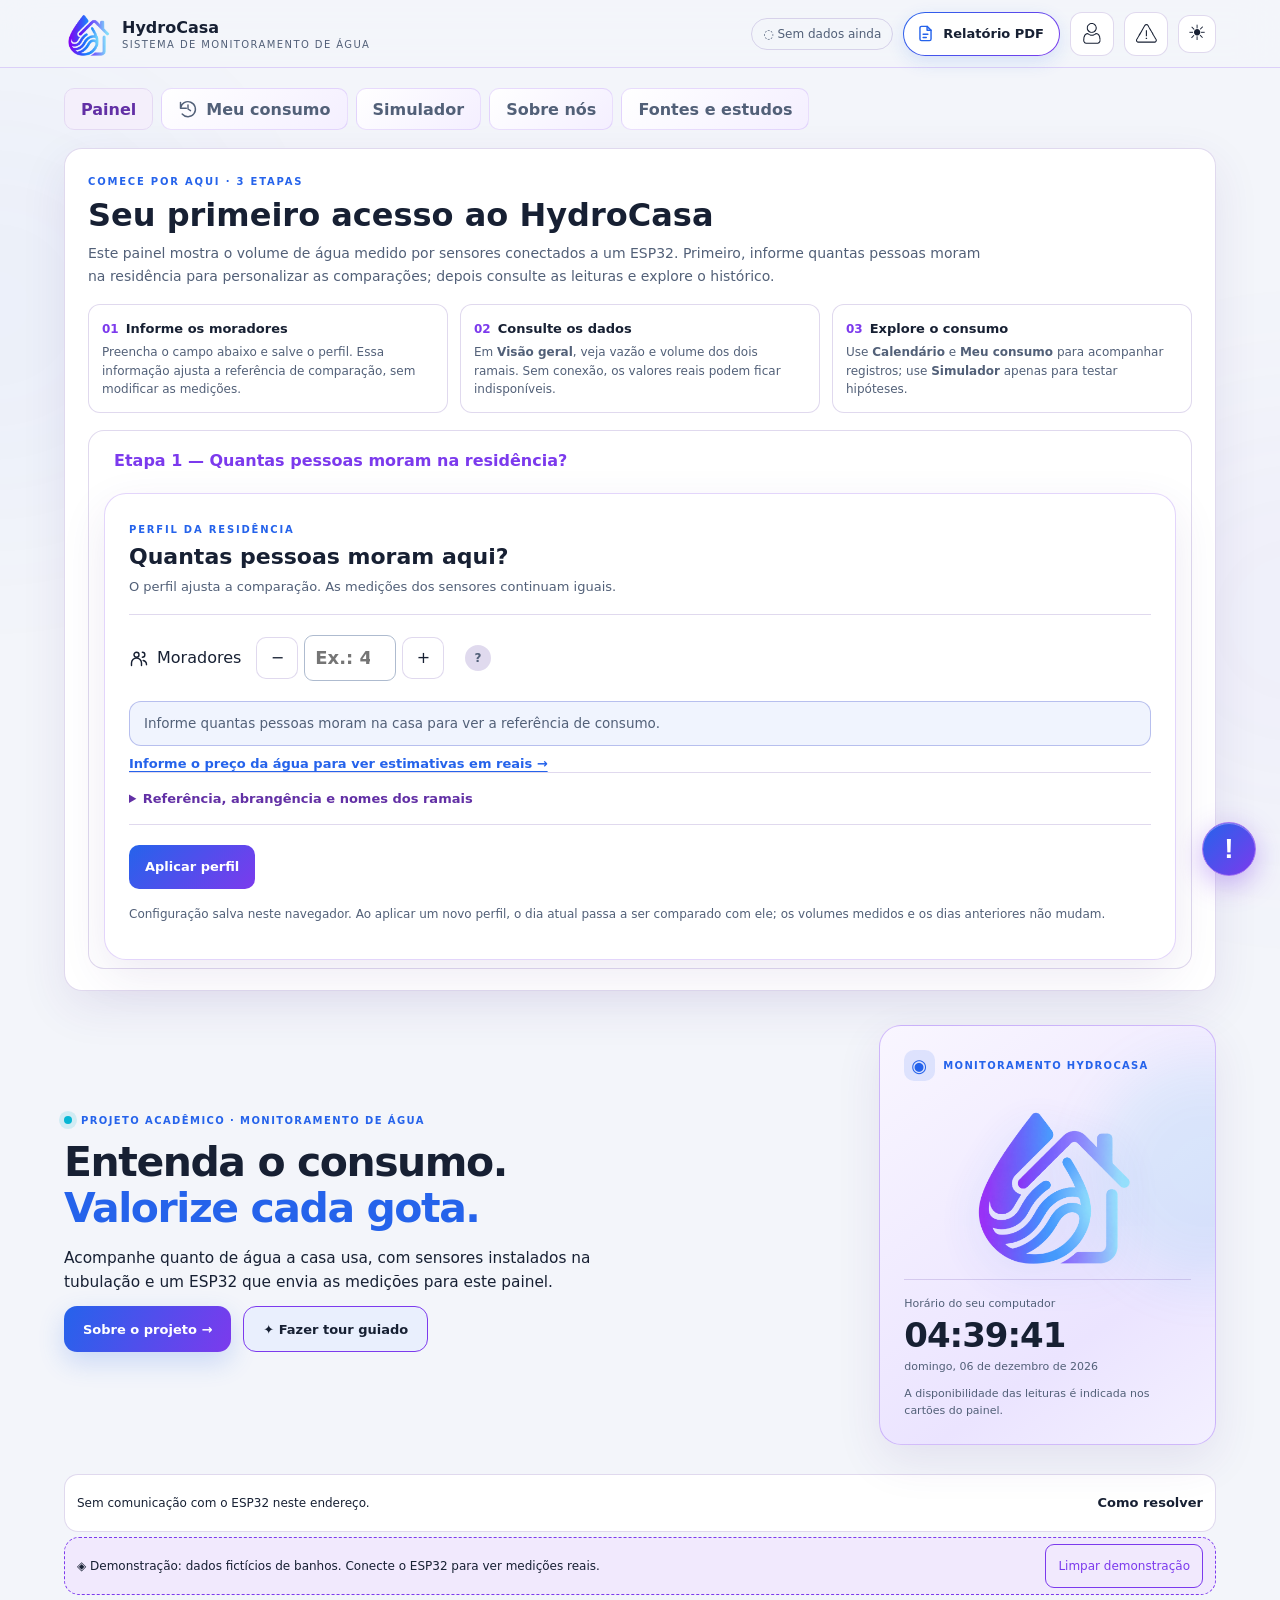
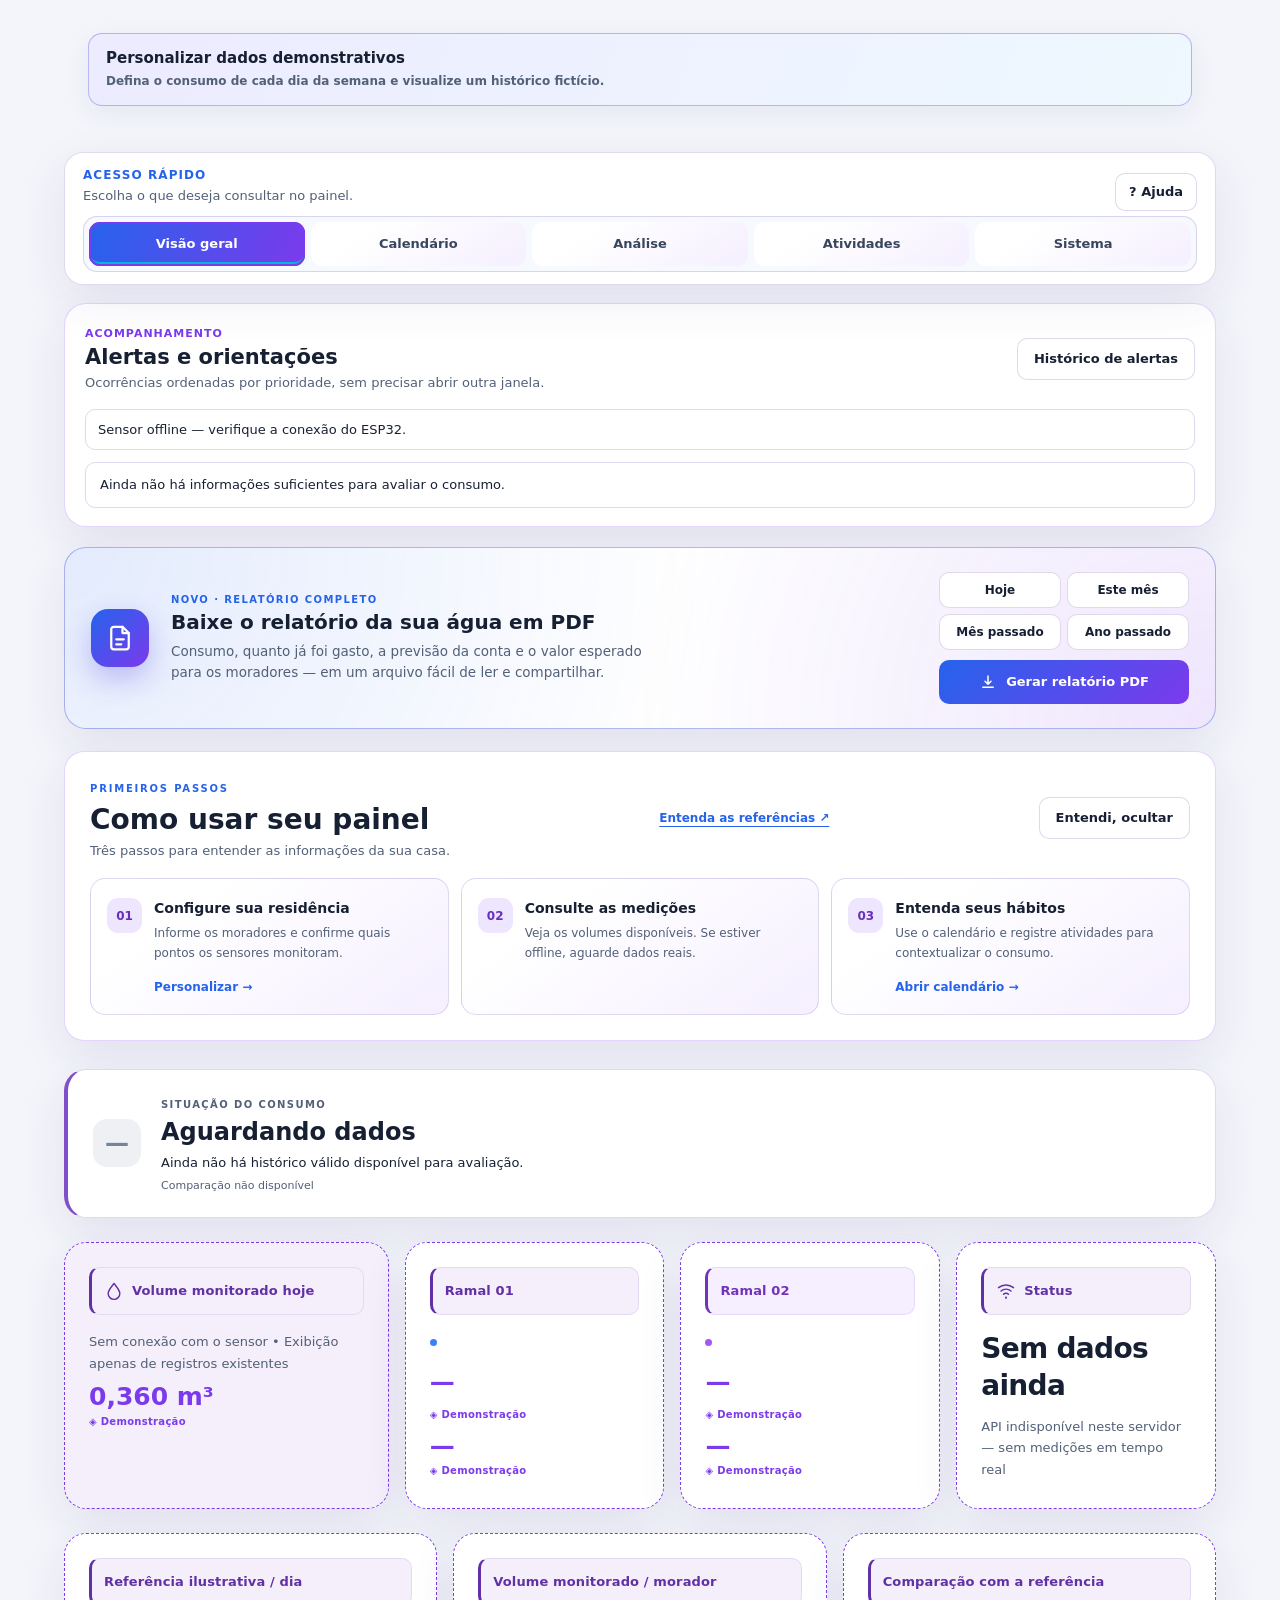
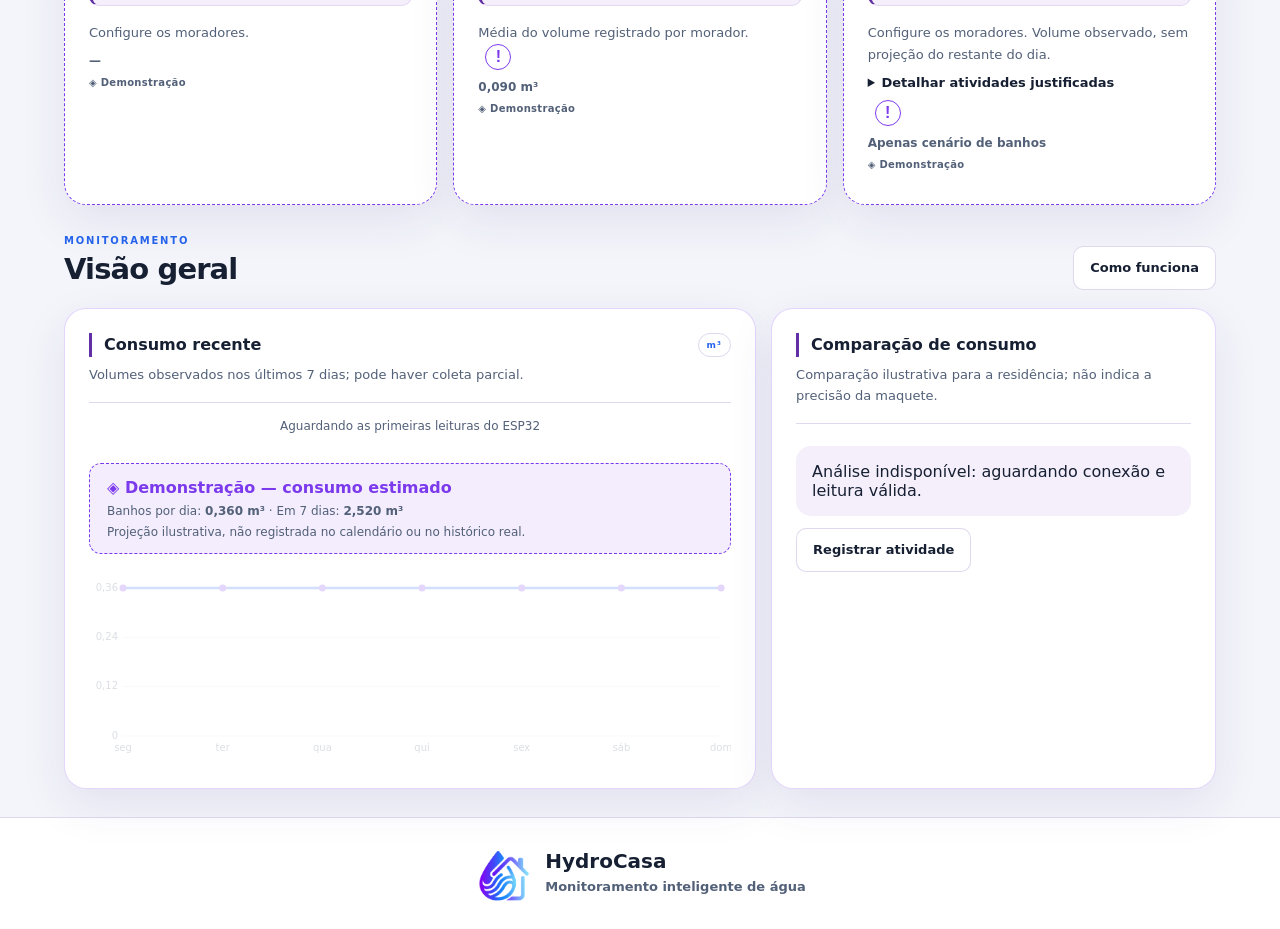
==== HydroCasa_ESP32_LittleFS1.0.0-20261001T112649Z-1-001/HydroCasa_ESP32_LittleFS1.0.0/data/index.html @ 2af9b77e "feat: relatório em PDF, perfil dinâmico e correções (v1.2.0) Relatório em PDF gerado no navegador, s" ====
<!doctype html>
<html lang="pt-BR">
<head>
  <link rel="icon" type="image/png" href="hydrocasa-symbol.png">
  <link rel="apple-touch-icon" href="hydrocasa-symbol.png">
  <meta charset="UTF-8">
  <meta name="viewport" content="width=device-width, initial-scale=1.0">
  <meta name="description" content="HydroCasa: monitoramento inteligente do consumo de água em uma maquete residencial com ESP32 e dois sensores de vazão.">
  <meta name="keywords" content="ESP32, consumo de água, sensor de vazão, LittleFS, casa inteligente, engenharia, IoT">
  <meta name="author" content="Projeto HydroCasa">
  <meta name="theme-color" content="#07101f">
  <link rel="canonical" href="https://hydrocasa.vercel.app/">
  <meta property="og:type" content="website">
  <meta property="og:site_name" content="HydroCasa">
  <meta property="og:locale" content="pt_BR">
  <meta property="og:url" content="https://hydrocasa.vercel.app/">
  <meta property="og:image" content="https://hydrocasa.vercel.app/hydrocasa-og.svg">
  <meta property="og:image:width" content="1200">
  <meta property="og:image:height" content="630">
  <meta property="og:image:alt" content="HydroCasa — Entenda o consumo. Valorize cada gota.">
  <meta name="twitter:card" content="summary_large_image">
  <meta name="twitter:title" content="HydroCasa — Monitoramento Inteligente de Água">
  <meta name="twitter:description" content="Entenda o consumo. Valorize cada gota.">
  <meta name="twitter:image" content="https://hydrocasa.vercel.app/hydrocasa-og.svg">
  <meta property="og:title" content="HydroCasa — Monitoramento Inteligente de Água">
  <meta property="og:description" content="Painel interativo para visualizar vazão, consumo diário, calendário e alertas.">
  <title>HydroCasa | Monitoramento Inteligente de Água</title>
  <link rel="stylesheet" href="style.css">
  <link rel="stylesheet" href="mobile.css">
  <link rel="stylesheet" href="hero.css">
  <link rel="stylesheet" href="consumption-status.css">
  <link rel="stylesheet" href="system-improvements.css">
  <link rel="stylesheet" href="dashboard-ux.css">
  <link rel="stylesheet" href="alertas.css">
  <link rel="stylesheet" href="demo-overlay.css">
  <link rel="stylesheet" href="relatorio.css">
  <link rel="stylesheet" href="perfil.css">
</head>
<body id="top" data-connection-state="carregando">
  <div class="ambient ambient-a"></div>
  <div class="ambient ambient-b"></div>

  <header class="topbar">
    <!-- Link nativo: retorna ao topo por mouse ou teclado, mesmo sem JavaScript. -->
    <a class="brand" href="#top" aria-label="HydroCasa — voltar ao topo" title="Voltar ao topo">
      <span class="brand-logo" aria-hidden="true"><img src="hydrocasa-symbol.png" alt="" width="1254" height="1254"></span>
      <div>
        <strong>HydroCasa</strong>
        <span>Sistema de Monitoramento de Água</span>
      </div>
    </a>
    <div class="header-actions">
      <span title="Estado da conexão com o ESP32; abra Sistema para verificar a rede." id="connectionBadge" class="badge offline" role="status" aria-live="polite" aria-atomic="true">◌ Conectando…</span>
      <button id="hydroProfileBtn" class="icon-btn" type="button" aria-label="Consultar perfil da residência" aria-haspopup="dialog" title="Perfil da residência"><span class="hydro-header-icon hydro-header-icon-profile" aria-hidden="true"></span></button>
      <button id="themeBtn" class="icon-btn" aria-label="Ativar modo escuro" aria-pressed="false" title="Alternar tema"><span class="theme-sun-symbol" aria-hidden="true">☀</span><span class="theme-moon-symbol" aria-hidden="true">☾</span></button>
    </div>
  </header>

  <nav class="page-nav shell" aria-label="Páginas do HydroCasa"><a href="?" data-page="dashboard">Painel</a><a href="?pagina=consumo" data-page="consumption"><svg class="ui-icon" aria-hidden="true" focusable="false" viewBox="0 0 24 24" fill="none" stroke="currentColor" stroke-width="1.7" stroke-linecap="round" stroke-linejoin="round"><path d="M3 11a9 9 0 1 1 2 7M3 4v7h7M12 7v5l3 2"/></svg>Meu consumo</a><a href="?pagina=simulador" data-page="simulator">Simulador</a><a href="?pagina=sobre" data-page="about">Sobre nós</a><a href="?pagina=fontes" data-page="sources">Fontes e estudos</a></nav>
  <main class="shell" id="dashboard-page">
    <section class="hydro-start" id="hydroInicio" aria-labelledby="hydroStartTitle">
      <div class="hydro-start-heading">
        <span class="eyebrow">COMECE POR AQUI · 3 ETAPAS</span>
        <h1 id="hydroStartTitle">Seu primeiro acesso ao HydroCasa</h1>
        <p>Este painel mostra o volume de água medido por sensores conectados a um ESP32. Primeiro, informe quantas pessoas moram na residência para personalizar as comparações; depois consulte as leituras e explore o histórico.</p>
      </div>
      <div class="hydro-start-steps" aria-label="Como começar">
        <div><span class="hydro-step-num">01</span><strong>Informe os moradores</strong><p>Preencha o campo abaixo e salve o perfil. Essa informação ajusta a referência de comparação, sem modificar as medições.</p></div>
        <div><span class="hydro-step-num">02</span><strong>Consulte os dados</strong><p>Em <b>Visão geral</b>, veja vazão e volume dos dois ramais. Sem conexão, os valores reais podem ficar indisponíveis.</p></div>
        <div><span class="hydro-step-num">03</span><strong>Explore o consumo</strong><p>Use <b>Calendário</b> e <b>Meu consumo</b> para acompanhar registros; use <b>Simulador</b> apenas para testar hipóteses.</p></div>
      </div>
      <div class="hydro-start-profile" id="hydroStartProfile" aria-label="Configuração inicial da residência"></div>
    </section>
    <section class="hero hero-premium" aria-labelledby="hydroHeroTitle">
      <div class="hero-intro">
        <span class="eyebrow hero-kicker"><span class="hero-kicker-dot" aria-hidden="true"></span> PROJETO ACADÊMICO · MONITORAMENTO DE ÁGUA</span>
        <h1 id="hydroHeroTitle">Entenda o consumo.<br><em>Valorize cada gota.</em></h1>
        <p class="hero-context">Acompanhe quanto de água a casa usa, com sensores instalados na tubulação e um ESP32 que envia as medições para este painel.</p><p class="hero-academic" id="heroAcademic">Projeto acadêmico · Engenharia</p>
        <div class="hero-benefits" hidden aria-label="O que você encontra aqui">
          <span><span aria-hidden="true">◈</span> Visão por ramal</span>
          <span><span aria-hidden="true">◷</span> Histórico de consumo</span>
          <span><span aria-hidden="true">↗</span> Análise contextual</span>
        </div>
        <div class="hero-actions">
          <a class="hero-cta hero-cta-primary hero-about-link" href="?pagina=sobre">Sobre o projeto →</a><button type="button" class="hero-tour-button" id="heroTourButton">✦ Fazer tour guiado</button>
        </div>
        
      </div>
      <div class="hero-side">
        <div class="hero-side-heading"><span class="hero-side-symbol" aria-hidden="true">◉</span><span>MONITORAMENTO HYDROCASA</span></div>
        <div class="hero-watermark hero-logo-mark" aria-hidden="true"><img src="hydrocasa-symbol.png" alt="" width="1254" height="1254"></div>
        <div class="hero-time">
          <span>Horário do seu computador</span>
          <strong id="clock">--:--:--</strong>
          <small id="dateLabel">--/--/----</small>
        </div>
        <p class="hero-side-caption">A disponibilidade das leituras é indicada nos cartões do painel.</p>
      </div>
    </section>
  <div id="connectionNotice" class="connection-notice shell hero-connection-notice" role="status" aria-live="polite" aria-atomic="true" hidden>
    <span id="connectionNoticeText">Conectando à maquete…</span>
    <div class="connection-controls"><button id="retryConnection" type="button" class="ghost-btn" hidden>Tentar agora</button><details><summary>Como resolver</summary><p>Verifique a energia do ESP32, o Wi-Fi, se ambos estão na mesma rede e o endereço IP do equipamento. Em sites HTTPS, um dispositivo HTTP local pode ser bloqueado pelo navegador.</p></details></div>
  </div>
    <div id="demoNotice" class="demo-notice" hidden role="status" aria-live="polite"><span>◈ Demonstração: dados fictícios de banhos. Conecte o ESP32 para ver medições reais.</span><button type="button" id="demoClear">Limpar demonstração</button><button type="button" id="demoUseReal" hidden>Usar dados do ESP32 agora</button></div>
  <section id="demoDataStudio" class="demo-data-studio glass-card" aria-labelledby="demoDataTitle">
    <details id="demoDataDetails">
      <summary><span><strong id="demoDataTitle">Personalizar dados demonstrativos</strong><small>Defina o consumo de cada dia da semana e visualize um histórico fictício.</small></span></summary>
      <div class="demo-data-content">
        <p class="demo-data-warning">Estes valores são apenas para demonstração. Eles não são enviados ao ESP32 nem gravados no histórico real do navegador.</p>
        <div class="demo-data-options">
          <label>Moradores <input id="demoResidents" type="number" min="1" max="100" step="1" value="3"></label>
          <label>Período a exibir <select id="demoPeriod"><option value="1">1 dia</option><option value="7">7 dias</option><option value="30" selected>30 dias</option><option value="90">90 dias</option><option value="custom">Personalizado</option></select></label><label id="demoCustomPeriodWrap" hidden>Quantidade de dias <input id="demoCustomPeriod" type="number" min="1" max="366" step="1" value="14" inputmode="numeric"><small>Escolha de 1 a 366 dias.</small></label>
        </div>
        <div class="demo-week-table" role="group" aria-label="Consumo simulado por dia da semana">
          <div class="demo-week-heading"><span>Dia</span><span>Ramal 1 (L)</span><span>Ramal 2 (L)</span></div>
          <label><span>Segunda-feira</span><input data-demo-weekday="1" data-demo-ramal="1" type="number" min="0" max="100000" step="10" value="220" aria-label="Segunda-feira, consumo do ramal 1 em litros"><input data-demo-weekday="1" data-demo-ramal="2" type="number" min="0" max="100000" step="10" value="130" aria-label="Segunda-feira, consumo do ramal 2 em litros"></label>
          <label><span>Terça-feira</span><input data-demo-weekday="2" data-demo-ramal="1" type="number" min="0" max="100000" step="10" value="250" aria-label="Terça-feira, consumo do ramal 1 em litros"><input data-demo-weekday="2" data-demo-ramal="2" type="number" min="0" max="100000" step="10" value="140" aria-label="Terça-feira, consumo do ramal 2 em litros"></label>
          <label><span>Quarta-feira</span><input data-demo-weekday="3" data-demo-ramal="1" type="number" min="0" max="100000" step="10" value="210" aria-label="Quarta-feira, consumo do ramal 1 em litros"><input data-demo-weekday="3" data-demo-ramal="2" type="number" min="0" max="100000" step="10" value="160" aria-label="Quarta-feira, consumo do ramal 2 em litros"></label>
          <label><span>Quinta-feira</span><input data-demo-weekday="4" data-demo-ramal="1" type="number" min="0" max="100000" step="10" value="240" aria-label="Quinta-feira, consumo do ramal 1 em litros"><input data-demo-weekday="4" data-demo-ramal="2" type="number" min="0" max="100000" step="10" value="150" aria-label="Quinta-feira, consumo do ramal 2 em litros"></label>
          <label><span>Sexta-feira</span><input data-demo-weekday="5" data-demo-ramal="1" type="number" min="0" max="100000" step="10" value="280" aria-label="Sexta-feira, consumo do ramal 1 em litros"><input data-demo-weekday="5" data-demo-ramal="2" type="number" min="0" max="100000" step="10" value="180" aria-label="Sexta-feira, consumo do ramal 2 em litros"></label>
          <label><span>Sábado</span><input data-demo-weekday="6" data-demo-ramal="1" type="number" min="0" max="100000" step="10" value="350" aria-label="Sábado, consumo do ramal 1 em litros"><input data-demo-weekday="6" data-demo-ramal="2" type="number" min="0" max="100000" step="10" value="230" aria-label="Sábado, consumo do ramal 2 em litros"></label>
          <label><span>Domingo</span><input data-demo-weekday="0" data-demo-ramal="1" type="number" min="0" max="100000" step="10" value="300" aria-label="Domingo, consumo do ramal 1 em litros"><input data-demo-weekday="0" data-demo-ramal="2" type="number" min="0" max="100000" step="10" value="200" aria-label="Domingo, consumo do ramal 2 em litros"></label>
        </div>
        <div id="demoWeekSummary" class="demo-week-summary" aria-live="polite">Configure os valores e aplique para visualizar a demonstração.</div>
        <div class="demo-data-actions"><button id="demoApplyWeek" class="primary-btn" type="button">Aplicar dados simulados</button><button id="demoClearWeek" class="ghost-btn" type="button">Limpar dados simulados</button></div>
        <p class="demo-data-footnote">O padrão semanal é repetido no período escolhido. Os dias aparecem identificados como demonstração e nunca substituem medições reais.</p>
      </div>
    </details>
  </section>
  <div class="tour-launch-wrap shell tour-inline-access" id="tourLaunchWrap" hidden><button id="openHydroTour" class="tour-launch" type="button" aria-haspopup="dialog"><span aria-hidden="true">✦</span> Conhecer o HydroCasa</button></div>
    <div class="dashboard-shortcuts-area"><span class="eyebrow">ACESSO RÁPIDO</span><p>Escolha o que deseja consultar no painel.</p>    <nav class="tabs dashboard-shortcuts" aria-label="Seções do painel">
      <button class="tab active" data-panel="dashboard">Visão geral</button>
      <button class="tab" data-panel="calendar">Calendário</button>
      <button class="tab" data-panel="analysis">Análise</button>
      <button class="tab" data-panel="activities">Atividades</button>
      <button class="tab" data-panel="settings">Sistema</button>
    </nav></div>

    <section class="getting-started" aria-labelledby="gettingStartedTitle">
      <div class="getting-started-heading"><div><span class="eyebrow">PRIMEIROS PASSOS</span><h2 id="gettingStartedTitle">Como usar seu painel</h2><p>Três passos para entender as informações da sua casa.</p></div><a href="?pagina=fontes" class="getting-started-help">Entenda as referências ↗</a></div>
      <ol class="getting-started-steps">
        <li><span class="getting-started-number" aria-hidden="true">01</span><div><strong>Configure sua residência</strong><p>Informe os moradores e confirme quais pontos os sensores monitoram.</p><a href="#personalizar" id="guideConfigureProfile">Personalizar →</a></div></li>
        <li><span class="getting-started-number" aria-hidden="true">02</span><div><strong>Consulte as medições</strong><p>Veja os volumes disponíveis. Se estiver offline, aguarde dados reais.</p></div></li>
        <li><span class="getting-started-number" aria-hidden="true">03</span><div><strong>Entenda seus hábitos</strong><p>Use o calendário e registre atividades para contextualizar o consumo.</p><button type="button" class="getting-started-action" id="guideOpenCalendar">Abrir calendário →</button></div></li>
      </ol>
    </section>
    <section class="glass-card household-card" aria-labelledby="householdTitle">
      <div class="card-head"><div><span class="eyebrow">PERFIL DA RESIDÊNCIA</span><h2 id="householdTitle">Quantas pessoas moram aqui?</h2><p>O perfil ajusta a comparação. As medições dos sensores continuam iguais.</p></div></div>
      <form id="householdForm">
        <div class="household-controls"><label for="residentsInput" class="icon-label"><svg class="ui-icon" aria-hidden="true" focusable="false" viewBox="0 0 24 24" fill="none" stroke="currentColor" stroke-width="1.7" stroke-linecap="round" stroke-linejoin="round"><circle cx="9" cy="8" r="3"/><path d="M3 21v-3a6 6 0 0 1 12 0v3M16 5a3 3 0 0 1 0 6M17 15a5 5 0 0 1 4 5"/></svg>Moradores</label><div class="stepper"><button type="button" id="residentsMinus" aria-label="Diminuir moradores">−</button><input id="residentsInput" type="number" min="1" max="100" step="1" required inputmode="numeric" placeholder="Ex.: 4"><button type="button" id="residentsPlus" aria-label="Aumentar moradores">+</button></div></div>
        <details class="profile-details"><summary>Referência, abrangência e nomes dos ramais</summary>
          <div class="form-grid">
            <label>Referência por pessoa<select id="referenceMode"><option value="snis">SNIS 2020 — média histórica nacional</option><option value="user">Personalizada — hipótese do usuário</option></select></label>
            <label>Referência (m³/pessoa/dia)<input id="referenceM3" type="number" min="0.000001" max="10" step="any" value="0.1521" required></label>
            <label>Faixa de comparação (±%)<input id="toleranceInput" type="number" min="0" max="50" step="any" value="10" required><small>Margem ajustável do projeto.</small></label>
            <label>O que os sensores cobrem?<select id="scopeInput"><option value="branches">Somente os ramais da maquete</option><option value="whole">Toda a residência, sem dupla contagem</option></select><small>Selecione toda a residência apenas se a instalação medir todos os usos.</small></label>
            <label>Nome do ramal 01<input id="ramal1Input" maxlength="32" value="Ramal 01" required></label>
            <label>Nome do ramal 02<input id="ramal2Input" maxlength="32" value="Ramal 02" required></label>
          </div>
        </details>
        <!-- A confirmação fica junto da ação final; avisos do dia permanecem separados. -->
        <div class="profile-actions"><button class="primary-btn" type="submit">Aplicar perfil</button><p id="profileMessage" role="status"></p></div>
        <p id="profileDayNotice" class="muted-note" hidden></p>
      </form>
      <div id="householdSource" class="source-inline" hidden></div>
      <p class="muted-note">Configuração salva neste navegador. Ao aplicar um novo perfil, o dia atual passa a ser comparado com ele; os volumes medidos e os dias anteriores não mudam.</p>
    </section>

    <section class="consumption-status-card" id="consumptionStatusCard" data-status="unknown" aria-labelledby="consumptionStatusTitle">
      <span class="consumption-status-icon" id="consumptionStatusIcon" aria-hidden="true">—</span>
      <div class="consumption-status-copy">
        <span class="consumption-status-kicker">SITUAÇÃO DO CONSUMO</span>
        <h2 id="consumptionStatusTitle">Aguardando dados</h2>
        <p id="consumptionStatusMessage">O indicador será exibido quando houver medições suficientes para uma comparação válida.</p>
        <small id="consumptionStatusContext">Referência e período ainda não disponíveis.</small>
      </div>
    </section>
    <!-- Cartões: título com destaque discreto, valor principal e texto de apoio separados. -->
    <section class="metrics-grid">
      <article class="metric-card metric-primary">
        <span class="metric-label"><svg class="ui-icon" aria-hidden="true" focusable="false" viewBox="0 0 24 24" fill="none" stroke="currentColor" stroke-width="1.7" stroke-linecap="round" stroke-linejoin="round"><path d="M12 3C9 7 5 11 5 15a7 7 0 0 0 14 0c0-4-4-8-7-12Z"/></svg>Volume monitorado hoje</span>
        <strong id="todayTotal">—</strong>
        <small id="todayDelta" aria-live="polite">aguardando leituras</small>
      </article>
      <article class="metric-card">
        <span class="metric-label" data-ramal="1">Ramal 01</span>
        <strong id="sensor1Total">—</strong>
        <small><i class="dot d1"></i><span id="flow1">—</span></small>
      </article>
      <article class="metric-card">
        <span class="metric-label" data-ramal="2">Ramal 02</span>
        <strong id="sensor2Total">—</strong>
        <small><i class="dot d2"></i><span id="flow2">—</span></small>
      </article>
      <article class="metric-card">
        <span class="metric-label"><svg class="ui-icon" aria-hidden="true" focusable="false" viewBox="0 0 24 24" fill="none" stroke="currentColor" stroke-width="1.7" stroke-linecap="round" stroke-linejoin="round"><path d="M3 8a14 14 0 0 1 18 0M6 12a9 9 0 0 1 12 0M9 16a4 4 0 0 1 6 0"/><circle cx="12" cy="20" r=".5"/></svg>Status</span>
        <strong id="statusText">Conectando</strong>
        <small id="statusDetail" aria-live="polite">Aguardando conexão</small>
      </article>
    </section>

    <section class="comparison-grid" aria-label="Comparação por morador">
      <article class="glass-card"><span>Referência ilustrativa / dia</span><strong id="householdTarget">—</strong><small id="targetDetail">Configure os moradores.</small></article>
      <article class="glass-card"><span>Volume monitorado / morador</span><strong id="perPersonValue">—</strong><small id="perPersonDetail">Média do volume registrado por morador.</small><details class="info-tip"><summary aria-label="Mais informações sobre consumo por morador" title="Mais informações">!</summary><div role="tooltip">O volume monitorado dividido pelo número de moradores não informa quanto cada pessoa consumiu. <a href="?pagina=fontes#limitations">Saiba mais</a></div></details></article>
      <article class="glass-card"><span>Comparação com a referência</span><strong id="comparisonStatus">Aguardando perfil</strong><small id="comparisonDetail">Aguardando referência.</small><details id="comparisonActivityDetails" class="activity-context-details"><summary>Detalhar atividades justificadas</summary><div><p>Nenhuma atividade justificada registrada para hoje.</p></div></details><details class="info-tip"><summary aria-label="Mais informações sobre a comparação de consumo" title="Mais informações">!</summary><div role="tooltip">A faixa percentual é uma convenção ajustável do projeto; não comprova desperdício ou vazamento. <a href="?pagina=fontes#limitations">Saiba mais</a></div></details></article>
    </section>



    <section id="dashboard" class="panel active-panel">
      <div class="section-heading">
        <div><span class="eyebrow">MONITORAMENTO</span><h2>Visão geral</h2></div>
        <button class="ghost-btn" id="openLegend">Como funciona</button>
      </div>

      <div class="dashboard-grid">
        <article class="glass-card water-map">
          <div class="card-head"><div><h3>Caminho da água</h3><p>Representação dos dois ramais da maquete</p></div><span class="live-dot">AO VIVO</span></div>
          <div class="pipe-diagram" aria-label="Diagrama do caminho da água">
            <div class="tank top-tank"><span>Entrada</span><b>ÁGUA</b></div>
            <div class="pipe vertical"></div>
            <div class="junction">Y</div>
            <div class="branch left">
              <div class="pipe horizontal"></div><div class="sensor sensor1">S1</div><div class="pipe horizontal after"></div>
            </div>
            <div class="branch right">
              <div class="pipe horizontal"></div><div class="sensor sensor2">S2</div><div class="pipe horizontal after"></div>
            </div>
            <div class="pipe drain-left"></div><div class="pipe drain-right"></div>
            <div class="tank bottom-tank"><span>Depósito</span><b>REUSO</b></div>
          </div>
          <div class="diagram-legend">
            <span><i class="legend-sensor s1"></i>Sensor 01</span>
            <span><i class="legend-sensor s2"></i>Sensor 02</span>
            <span>As setas indicam o sentido do fluxo</span>
          </div>
        </article>

        <article class="glass-card">
          <div class="card-head"><div><h3>Distribuição</h3><p>Participação de cada ramal</p></div></div>
          <div class="donut-wrap">
            <div class="donut" id="donut" data-empty="true"><div><strong id="ratio1">—</strong><span>Ramal 01</span></div></div>
          </div>
          <div class="split-row"><span><i class="dot d1"></i>Ramal 01</span><strong id="split1">—</strong></div>
          <div class="split-row"><span><i class="dot d2"></i>Ramal 02</span><strong id="split2">—</strong></div>
        </article>
      </div>

      <div class="lower-grid">
        <article class="glass-card chart-card">
          <div class="card-head"><div><h3>Consumo recente</h3><p>Volumes observados nos últimos 7 dias; pode haver coleta parcial.</p></div><span class="mini-tag">m³</span></div>
          <div id="chartLoadingMessage" class="chart-loading-message" role="status">Aguardando as primeiras leituras do ESP32</div><div id="demoRecentPreview" class="demo-recent-preview" hidden><strong>◈ Demonstração — consumo estimado</strong><p>Banhos por dia: <b data-demo-daily>—</b> · Em 7 dias: <b data-demo-week>—</b></p><p>Projeção ilustrativa, não registrada no calendário ou no histórico real.</p></div><canvas id="dailyChart" height="190"></canvas>
        </article>

        <article class="glass-card alert-card" id="alertCard">
          <div class="card-head"><div><h3>Comparação de consumo</h3><p>Comparação ilustrativa para a residência; não indica a precisão da maquete.</p></div></div>
          <div id="alertContent" class="alert-content neutral">
            <div class="alert-icon">✓</div>
            <div><strong>Aguardando dados e configuração</strong><p>A comparação depende da abrangência e da cobertura da coleta.</p></div>
          </div>
          <button class="secondary-btn" id="openJustify">Registrar atividade</button>
        </article>
      </div>
    </section>

    <section id="calendar" class="panel">
      <div class="section-heading">
        <div><span class="eyebrow">HISTÓRICO</span><h2>Calendário de consumo</h2><p>Baseado na data e hora do computador que está acessando o painel.</p></div>
        <div class="month-nav"><button id="prevMonth">‹</button><strong id="monthTitle">---</strong><button id="nextMonth">›</button></div>
      </div>
      <div class="calendar-card glass-card">
        <div class="weekdays"><span>DOM</span><span>SEG</span><span>TER</span><span>QUA</span><span>QUI</span><span>SEX</span><span>SÁB</span></div>
        <div id="calendarGrid" class="calendar-grid"></div>
      </div>
      <div class="calendar-key">
        <span><i class="key-dot empty"></i>Sem informação</span>
        <span><i class="key-dot future"></i>Aguardando coleta</span>
        <span><i class="key-dot data"></i>Com dados</span>
      </div>
    </section>

    <section id="analysis" class="panel">
      <div class="section-heading">
        <div><span class="eyebrow">ANÁLISE</span><h2>Relatório inteligente</h2></div>
        <button class="primary-btn" id="openJustify2">+ Registrar atividade</button>
      </div>
      <div class="analysis-grid">
        <article class="glass-card big-number"><span>Volume monitorado</span><strong id="rawAnalysis">—</strong><small>Volume observado nos ramais, em m³.</small></article>
        <article class="glass-card big-number"><span>Estimativas de atividades</span><strong id="justifiedValue">—</strong><small>Registros informados; não são leituras adicionais dos sensores.</small></article>
        <article class="glass-card big-number highlight"><span>Volume por morador</span><strong id="contextualValue">—</strong><small>As estimativas não são subtraídas do volume medido.</small></article>
      </div>
      <article class="glass-card report-card">
        <div class="card-head"><div><h3>Detalhamento por ramal</h3><p>Volume observado hoje; os sensores não identificam atividades sozinhos.</p></div></div>
        <div id="analysisBars"></div>
      </article>
    </section>

    <section id="activities" class="panel">
      <div class="section-heading"><div><span class="eyebrow">REFERÊNCIAS EXPLICADAS</span><h2>Atividades da casa</h2><p>Compare cenários de uso com fontes verificáveis. Valores educativos, não médias universais.</p></div></div>
      <article class="glass-card">
        <form id="activityForm">
          <div class="form-grid">
            <label>Atividade<select id="activitySelect"></select></label>
            <label><span id="quantityLabel">Ocorrências</span><input id="activityQuantity" type="number" min="1" max="100" step="1" value="1" required></label>
            <label id="minutesLabel">Duração por ocorrência (min)<input id="activityMinutes" type="number" min="0.1" max="240" step="any" value="15"></label>
            <label id="customActivityLabel" hidden>Referência por ocorrência (m³)<input id="customActivityM3" type="number" min="0.000001" max="1000" step="any"></label>
            
          </div>
          <div id="activitySource" class="source-inline" hidden></div>
          <div id="activityPreview" class="activity-preview" aria-live="polite"></div>
          <button type="submit" class="primary-btn">Registrar no dia de hoje</button><p id="activityMessage" role="status"></p>
        </form>
      </article>
      <article class="glass-card report-card"><h3>Registros de hoje</h3><div id="activityLog"></div></article>
      
    </section>

    <section id="settings" class="panel">
      <div class="section-heading"><div><span class="eyebrow">CONFIGURAÇÃO</span><h2>Sistema</h2></div></div>
      <div class="settings-grid">
        <article class="glass-card setting-card"><span>Conectividade</span><strong id="ipInfo">Detectando...</strong><p>O endereço IP aparece quando o ESP32 está conectado à mesma rede.</p></article>
        <article class="glass-card setting-card"><span>Calibração</span><strong id="calibrationInfo">450 pulsos/L</strong><p>Valor inicial para sensores YF-S201. Calibre com um recipiente medidor.</p></article>
        <article class="glass-card setting-card"><span>Persistência</span><strong>LittleFS + navegador</strong><p>O ESP32 guarda snapshots e o navegador mantém o histórico visual.</p></article>
        <article class="glass-card setting-card"><span>Manutenção</span><strong>Modo técnico</strong><p>O reset remoto está desabilitado até que o ESP32 exija autenticação no próprio dispositivo.</p><details class="technical-area"><summary>Orientações para administradores</summary><p>O firmware deve exigir autorização em <code>/api/reset</code>. Não coloque PIN nem token no código da página. Consulte a documentação de segurança do repositório.</p></details></article>
      </div>
      <article class="glass-card report-card"><h3>Entenda os dados</h3><p>Confira as fontes e limitações da análise.</p><div id="methodologyContent"></div><a href="?pagina=fontes#limitations">Fontes e metodologia →</a></article>
    </section>
  </main>


<main class="shell consumption-page" id="sources-page" hidden aria-labelledby="sourcesTitle"><header class="section-heading"><div><span class="eyebrow">TRANSPARÊNCIA</span><h1 id="sourcesTitle" tabindex="-1">Fontes e estudos</h1><p>Referências utilizadas nas comparações e estimativas do HydroCasa. Valores de exemplo não são medições dos sensores.</p></div></header><section class="sources-research" aria-labelledby="aboutResearch"><span class="eyebrow">O QUE SUSTENTA A PROPOSTA</span><h2 id="aboutResearch" tabindex="-1">Pesquisas que orientam o HydroCasa</h2><p class="research-intro">A revisão de literatura do relatório da equipe conecta tecnologia e comportamento. Os resultados abaixo pertencem aos estudos citados e não são promessas de desempenho ou economia do HydroCasa.</p><article class="study-row"><h3>Wang et al. · 2025</h3><p class="study-summary">O estudo realizado na Nova Zelândia associou o uso de aplicativos, informações em tempo real e alertas a uma redução de cerca de 5% no consumo. O resultado inspira a comunicação clara dos dados, mas não representa uma economia comprovada pelo HydroCasa.</p><a href="https://www.sciencedirect.com/science/article/pii/S2214804325000771" target="_blank" rel="noopener noreferrer">Consultar estudo ↗</a></article><article class="study-row"><h3>Rupiper et al. · 2024</h3><p class="study-summary">Em um experimento na Califórnia, a economia observada esteve ligada principalmente à redução de vazamentos. A pesquisa indica possibilidades para alertas futuros, sem significar que o HydroCasa já detecte vazamentos automaticamente.</p><a href="https://doi.org/10.1088/1748-9326/ad7bce" target="_blank" rel="noopener noreferrer">Consultar estudo ↗</a></article><article class="study-row"><h3>Alves, Manera e Campos · 2019</h3><p class="study-summary">O trabalho apresenta uma solução de monitoramento residencial com sensores sem fio de baixo custo e relata erro inferior a 5% no sistema estudado. O HydroCasa precisa de calibração e testes próprios para avaliar sua precisão.</p><a href="https://www.scielo.br/j/ambiagua/a/Lq3MpKpYvRcvvCPJ8PWj9qC/" target="_blank" rel="noopener noreferrer">Consultar estudo ↗</a></article><article class="study-row"><h3>Michels Americo e Izidoro · 2022</h3><p class="study-summary">Os autores descrevem a construção e avaliação de um sistema de monitoramento usando sensor de fluxo, Wi-Fi e aplicação móvel. O estudo contribui como referência para uma arquitetura acessível e para a importância da validação prática.</p><a href="https://revistavincci.satc.edu.br/index.php/Revista-Vincci/article/view/272" target="_blank" rel="noopener noreferrer">Consultar estudo ↗</a></article><p class="muted-note">A versão do relatório fornecida ainda não apresenta resultados próprios de validação física ou economia de água.</p></section>
<section class="glass-card" id="limitations" aria-labelledby="limitationsTitle"><h2 id="limitationsTitle">Limitações e metodologia</h2><p>Os volumes monitorados dependem da cobertura e da calibração dos sensores. Dividir o consumo por moradores não identifica o uso individual. A tolerância configurável é uma regra do projeto, não uma norma oficial. As estimativas de atividades são educativas e não substituem leituras reais. Sem dados suficientes não é possível determinar desperdício ou detectar vazamentos automaticamente.</p></section><section class="glass-card" id="sourcesPageContent" aria-label="Referências bibliográficas"></section></main>
  <!-- Página interna: mantém o painel montado para não interromper sua coleta.
       O endereço usa a rota existente; não requer alterações no firmware. -->
  <main class="shell consumption-page" id="consumption-page" hidden>
    <header class="section-heading"><div><span class="eyebrow">HISTÓRICO DA RESIDÊNCIA</span><h1 tabindex="-1" id="consumptionTitle">Meu consumo</h1><p>Explore as medições do ESP32 e os cenários simulados, identificados separadamente.</p></div><button class="secondary-btn" id="refreshConsumption" type="button">Atualizar histórico</button></header>
    <p class="history-notice">Dados deste navegador. A coleta do painel continua durante a navegação; fechar o site pode deixar lacunas no histórico. Os períodos abaixo não representam necessariamente dias completos.</p>
    <section class="glass-card" aria-label="Filtros do histórico">
      <form id="historyFilters" class="history-filters">
        <label>Período<select id="historyPeriod"><option value="today">Hoje</option><option value="week" selected>Últimos 7 dias</option><option value="month">Este mês</option><option value="demo">Período da simulação</option><option value="custom">Personalizado</option></select></label>
        <label>De<input type="date" id="historyFrom" required></label><label>Até<input type="date" id="historyTo" required></label>
        <button class="primary-btn" type="submit">Consultar período</button>
      </form><p id="historyFilterMessage" role="status"></p>
    </section>
    <section class="comparison-grid history-summary" aria-label="Resumo do período">
      <article class="glass-card"><span>Volume no período</span><strong id="periodVolume">—</strong><small>Soma dos dois ramais no período.</small></article>
      <article class="glass-card"><span>Média por dia com leitura</span><strong id="periodAverage">—</strong><small>Considera apenas dias com dados, inclusive parciais.</small></article>
      <article class="glass-card"><span>Dias com leituras</span><strong id="periodCoverage">—</strong><small id="periodCoverageNote">Dias sem dados não são consumo zero.</small></article>
    </section>
    <section class="glass-card"><div class="card-head"><div><h2>Evolução por dia</h2><p>Volumes em m³. Azul: ramal 1; violeta: ramal 2. Consulte os valores na tabela.</p></div></div><div id="historyEmpty" class="empty-state" hidden><svg class="ui-icon" aria-hidden="true" focusable="false" viewBox="0 0 24 24" fill="none" stroke="currentColor" stroke-width="1.7" stroke-linecap="round" stroke-linejoin="round"><path d="M3 11a9 9 0 1 1 2 7M3 4v7h7M12 7v5l3 2"/></svg><strong>Ainda não há leituras neste período</strong><p>Consulte outro período ou acompanhe a conexão dos sensores no Painel.</p></div><div id="historyChart" class="history-chart" aria-label="Gráfico diário"></div></section>
    <section class="glass-card history-table-card"><div class="card-head"><div><h2>Leituras do período</h2><p>Escolha um dia para consultar o perfil, as atividades e a comparação.</p></div></div><div class="history-table-scroll"><table class="history-table"><caption class="sr-only">Volumes por dia e cobertura das leituras</caption><thead><tr><th scope="col">Dia</th><th scope="col">Ramal 1 (m³)</th><th scope="col">Ramal 2 (m³)</th><th scope="col">Total (m³)</th><th scope="col">Cobertura</th><th scope="col">Detalhes</th></tr></thead><tbody id="historyRows"></tbody></table></div></section>
    <section class="glass-card history-details" id="historyDayDetails" hidden aria-labelledby="historyDayTitle"><h2 id="historyDayTitle" tabindex="-1">Detalhes do dia</h2><div id="historyDayBody"></div></section>
  </main>


<main class="shell simulator-embed-page" id="simulator-page" hidden aria-labelledby="simulatorFrameTitle"><h1 id="simulatorFrameTitle" class="sim-visually-hidden" tabindex="-1">Simulador interativo</h1><iframe id="simulatorFrame" title="Simulador de consumo de água — dados exclusivamente hipotéticos" src="simulador.html" sandbox="allow-scripts" loading="eager" referrerpolicy="no-referrer"></iframe><script id="simulatorThemeBridge">
(()=>{const frame=document.getElementById('simulatorFrame');const send=()=>{if(frame.contentWindow)frame.contentWindow.postMessage({type:'hydrocasa-simulator-theme',dark:document.body.classList.contains('dark')},'*')};frame.addEventListener('load',send);new MutationObserver(send).observe(document.body,{attributes:true,attributeFilter:['class']});window.addEventListener('message',event=>{if(event.source!==frame.contentWindow||event.origin!=='null'||event.data?.type!=='hydrocasa-simulator-height')return;const height=event.data.height;if(Number.isInteger(height)&&height>=200&&height<=6000)frame.style.height=height+'px';});})();
</script><p class="sim-isolation-note">Os valores deste simulador podem aparecer como demonstração no Painel, mas nunca são registrados como medições reais.</p></main>
  <!-- Conteúdo institucional baseado no README; objetivos futuros não são resultados comprovados. -->
  <main class="shell about-page" id="about-page" hidden aria-labelledby="aboutTitle">
    <!-- Abertura institucional: benefício primeiro, ilustração conceitual sem dados simulados como reais. -->
    <header class="about-hero">
      <div class="about-hero-copy"><span class="eyebrow">SOBRE NÓS · HYDROCASA</span>
        <h1 id="aboutTitle" tabindex="-1">Sua água.<br>Mais visível.<br><em>Mais consciente.</em></h1>
        <p class="about-lead">Informação para entender o consumo da sua casa, uma leitura de cada vez.</p>
        <p>Conectamos sensores e uma interface simples para ajudar você a acompanhar o uso da água e olhar com mais atenção para seus hábitos.</p>
        <a class="primary-btn about-how-link" href="#aboutHow">Entenda como funciona <span aria-hidden="true">↓</span></a>
        <span class="about-origin">Desenvolvido na Facens · UPx · Sorocaba</span>
      </div>
      <!-- Imagem conceitual do dispositivo HydroCasa; animação original preservada. -->
      <figure class="about-logo-visual">
        <img src="https://raw.githubusercontent.com/medeirosfreitasfrederico-art/HydroCasa/main/HydroCasa_ESP32_LittleFS1.0.0-20261001T112649Z-1-001/HydroCasa_ESP32_LittleFS1.0.0/Produto%20HydroCasa.jpeg" alt="Representação do dispositivo HydroCasa instalado na tubulação de água" width="2048" height="1529" decoding="async">
      </figure>
    </header>
    <nav class="about-index" aria-label="Nesta página"><a href="#aboutPurpose">Propósito</a><a href="#aboutHow">Funcionamento</a><a href="?pagina=fontes">Pesquisas</a><a href="#aboutTeam">Equipe</a><a href="#aboutFaq">Dúvidas</a></nav>
    <section class="about-section about-benefits" aria-labelledby="aboutBenefits"><div><span class="eyebrow">INFORMAÇÃO QUE FAZ SENTIDO</span><h2 id="aboutBenefits">Um olhar mais atento<br>para cada uso.</h2></div><div class="about-benefit-grid"><article><span class="benefit-number">01 / ACOMPANHAR</span><h3>Veja o que foi medido</h3><p>Consulte volume e vazão dos ramais, com unidades claras e o status da conexão sempre disponível.</p></article><article><span class="benefit-number">02 / CONTEXTUALIZAR</span><h3>Considere sua rotina</h3><p>Use o perfil de moradores e referências com fontes para dar contexto às comparações.</p></article><article><span class="benefit-number">03 / COMPREENDER</span><h3>Observe ao longo do tempo</h3><p>Explore o histórico deste navegador e reconheça os períodos com leituras disponíveis.</p></article></div></section>
    <section class="about-section about-open" aria-labelledby="aboutPurpose"><span class="eyebrow">NOSSO PROPÓSITO</span><h2 id="aboutPurpose" tabindex="-1">Você vê a conta. Mas consegue enxergar o consumo?</h2><div class="about-copy-columns"><p>O total do mês nem sempre ajuda a entender quando e onde a água foi utilizada. O HydroCasa propõe transformar leituras dos pontos monitorados em informação acessível para acompanhar a rotina e refletir sobre os hábitos da residência.</p><p>Vazão, volume, histórico e referências por morador oferecem contexto para decidir. O objetivo é apoiar o uso consciente da água, complementando o hidrômetro e mantendo explícitas as limitações de cada medição.</p></div></section>
    <section class="about-section about-open" aria-labelledby="aboutHow"><span class="eyebrow">DA MEDIÇÃO À COMPREENSÃO</span><h2 id="aboutHow" tabindex="-1">Como funciona</h2><ol class="about-steps"><li><h3>Água em movimento</h3><p>A água percorre a tubulação e passa pelos pontos onde os sensores de fluxo estão instalados. Cada ramal representa uma parte monitorada do sistema; por isso, o painel mostra o que passa nesses pontos, e não necessariamente todo o consumo da residência.</p></li><li><h3>Leitura dos sensores</h3><p>Conforme a água passa, cada sensor gera pulsos elétricos. Esses sinais chegam ao ESP32 e permitem estimar quanto de água circulou. Os sensores não identificam, sozinhos, se a água foi usada no banho, na limpeza ou em outra atividade.</p></li><li><h3>Processamento</h3><p>O ESP32 interpreta os pulsos e calcula vazão e volume usando o fator de calibração configurado. Para que os valores sejam confiáveis, os sensores precisam ser calibrados e o equipamento deve estar funcionando e conectado corretamente.</p></li><li><h3>Informação no painel</h3><p>Quando há comunicação com o equipamento, as leituras válidas aparecem nos indicadores e são organizadas no histórico disponível no navegador. O calendário ajuda a consultar dias anteriores e as atividades registradas oferecem contexto, sem modificar os volumes realmente medidos.</p></li></ol><div class="about-feature-note"><strong>O que você encontra no painel</strong><p>Volume em m³, vazão em m³/min, perfil de moradores, histórico por ramal e estimativas de atividades com fontes consultáveis.</p></div></section>
    <section class="about-section about-open" aria-labelledby="aboutTeam"><span class="eyebrow">QUEM ESTÁ POR TRÁS</span><h2 id="aboutTeam" tabindex="-1">Nossa equipe</h2><p>Cinco integrantes reunidos na Facens em torno do HydroCasa, da pesquisa à interface. As funções abaixo representam uma distribuição ilustrativa de responsabilidades para apresentação do projeto.</p><!-- As iniciais são alternativas visuais, não retratos fictícios. Substituir por fotos reais fornecidas pela equipe, mantendo corte quadrado. --><ul class="about-team team-portraits"><li><span class="team-avatar" aria-hidden="true">FM</span><div><strong>Frederico de Medeiros Freitas</strong><span>Coordenação do projeto e planejamento</span></div></li><li><span class="team-avatar" aria-hidden="true">GT</span><div><strong>Gabriel José Vieira Leme Teles</strong><span>Sensores e integração eletrônica</span></div></li><li><span class="team-avatar" aria-hidden="true">MS</span><div><strong>Miguel Costa e Souza</strong><span>Firmware ESP32 e comunicação</span></div></li><li><span class="team-avatar" aria-hidden="true">NM</span><div><strong>Nicolas Andrade Marinelli</strong><span>Testes e análise de consumo</span></div></li><li><span class="team-avatar" aria-hidden="true">RL</span><div><strong>Ryan Oliveira Leme</strong><span>Interface web e experiência do usuário</span></div></li></ul></section>
    <section class="about-section about-open" aria-labelledby="aboutFaq"><span class="eyebrow">ANTES DE COMEÇAR</span><h2 id="aboutFaq" tabindex="-1">Perguntas frequentes</h2><div class="about-faq"><details><summary>Preciso de sensores?</summary><p>Para medir consumo real, sim: são necessários sensores de fluxo instalados e calibrados, ligados ao ESP32. Você pode navegar pelo site sem eles, mas isso não produz leituras de água.</p></details><details><summary>Funciona fora de casa?</summary><p>O site hospedado na Vercel pode ser acessado pela internet. Receber leituras do ESP32 fora da rede local exige uma integração de comunicação remota; a hospedagem do site, sozinha, não oferece essa conexão. O status no painel indica a disponibilidade das leituras.</p></details><details><summary>Onde ficam meus dados?</summary><p>O perfil e o histórico consultado ficam no armazenamento local deste navegador, associado ao endereço do site. Outro navegador ou endereço pode mostrar um histórico diferente. Limpar os dados do site pode apagá-los; não há sincronização automática de histórico entre dispositivos.</p></details><details><summary>O sistema identifica vazamentos?</summary><p>Não há diagnóstico automático de vazamentos nesta versão. As leituras e comparações ajudam a investigar situações, mas confirmar a causa exige verificação. A detecção automática é uma possibilidade de evolução.</p></details><details><summary>Posso considerar a economia dos estudos como resultado do HydroCasa?</summary><p>Não. As pesquisas fundamentam a proposta, mas seus resultados dependem dos equipamentos, usuários e condições estudados. O HydroCasa precisa de validação própria para demonstrar precisão e eventual economia.</p></details></div></section>
    <section class="about-section about-closing" aria-label="Conheça o painel"><span class="eyebrow">CONHEÇA NA PRÁTICA</span><h2>Comece pelas informações da sua casa.</h2><p>Explore os recursos do HydroCasa e acompanhe as leituras disponíveis.</p><a class="primary-btn" href="?" data-page="dashboard">Explorar o painel</a><p class="about-project-link"><a href="https://github.com/medeirosfreitasfrederico-art/HydroCasa" target="_blank" rel="noopener noreferrer">Código e documentação do projeto ↗</a></p></section>
  </main>

  <div id="modal" class="modal" aria-hidden="true">
    <div class="modal-backdrop"></div>
    <div class="modal-box" role="dialog" aria-modal="true" aria-label="Detalhes do HydroCasa">
      <button class="modal-close" id="closeModal" aria-label="Fechar detalhes">×</button>
      <div id="modalBody"></div>
    </div>
  </div>

  <footer class="hydro-site-footer" id="hydroSiteFooter" aria-label="Rodapé do HydroCasa">
    <div class="hydro-footer-content">
      <img class="hydro-footer-logo" src="hydrocasa-symbol.png" alt="Logo HydroCasa" width="56" height="56" loading="eager">
      <div class="hydro-footer-copy">
        <strong>HydroCasa</strong>
        <span>Monitoramento inteligente de água</span>
      </div>
    </div>
  </footer>
  <script>document.addEventListener('DOMContentLoaded',()=>{const b=document.getElementById('guideOpenCalendar');if(b)b.addEventListener('click',()=>{document.querySelector('.tab[data-panel="calendar"]')?.click();document.querySelector('.tabs')?.scrollIntoView({behavior:window.matchMedia('(prefers-reduced-motion: reduce)').matches?'auto':'smooth',block:'start'});});});</script>
  <script>
document.addEventListener('keydown',event=>{
 if(event.key==='Escape')document.querySelectorAll('.info-tip[open]').forEach(el=>el.open=false);
});
document.addEventListener('click',event=>{
 document.querySelectorAll('.info-tip[open]').forEach(el=>{if(!el.contains(event.target))el.open=false;});
});
</script>
  <script src="consumption.js"></script>
  <script src="financas.js"></script>
  <script src="pdf-simples.js"></script>
<script src="consumption-status.js" defer></script>
  <script src="demo-overlay.js" defer></script>
  <script src="app.js"></script>
  <!-- Alertas são somente leitura: sem alterações em app.js ou firmware. -->
  <script src="alertas-config.js"></script>
  <script src="alertas.js"></script>
  <script src="alertas-ui.js" defer></script>
  <script src="dashboard-ux.js" defer></script>
  <script src="relatorio.js" defer></script>
  <script src="perfil.js" defer></script>

  <script id="consumptionPageScript">
  // Navegação interna por URL: não recriar app.js, não duplicar polling e nunca escrever no ledger.
  (()=>{
    const q=id=>document.getElementById(id),M=HydroConsumption;
    const escape=value=>String(value).replace(/[&<>"']/g,c=>({'&':'&amp;','<':'&lt;','>':'&gt;','"':'&quot;',"'":'&#39;'}[c]));
    const dateKey=d=>`${d.getFullYear()}-${String(d.getMonth()+1).padStart(2,'0')}-${String(d.getDate()).padStart(2,'0')}`;
    function datesBetween(from,to){
      const start=new Date(from+'T12:00:00'),end=new Date(to+'T12:00:00');
      if(!Number.isFinite(+start)||!Number.isFinite(+end)||dateKey(start)!==from||dateKey(end)!==to||start>end)throw Error('Informe um intervalo de datas válido.');
      const days=[];for(let d=new Date(start);d<=end;d.setDate(d.getDate()+1)){
        if(days.length>=366)throw Error('Escolha até 366 dias por consulta.');days.push(dateKey(d));
      }return days;
    }
    function summarize(history,days){
      const rows=days.map(day=>{
        const h=history[day],valid=h&&h.readings>0&&Number.isFinite(h.total1)&&h.total1>=0&&Number.isFinite(h.total2)&&h.total2>=0;
        return {day,h:valid?h:null};
      });
      const recorded=rows.filter(r=>r.h),total=recorded.reduce((sum,r)=>sum+r.h.total1+r.h.total2,0);
      return {rows,total,count:recorded.length,partial:recorded.filter(r=>r.h.partial!==false).length,average:recorded.length?total/recorded.length:null};
    }
    let saved={},selected=null,activeDays=[],viewHistory={},userChangedHistoryFilter=false;
    const DEMO_WEEK_KEY='hydrocasa:semana-demo';
    function readDemoHistory(realHistory={}){try{const o=JSON.parse(sessionStorage.getItem(DEMO_WEEK_KEY)||'null');if(!o||o.version!==1||!Number.isInteger(o.residents)||o.residents<1||o.residents>100||!Number.isInteger(o.days)||o.days<1||o.days>366||!Array.isArray(o.values)||o.values.length!==7||o.values.some(row=>!Array.isArray(row)||row.length!==2||row.some(v=>!Number.isFinite(v)||v<0||v>100000)))return {};const mode=q('referenceMode')?.value||'snis',referenceLiters=mode==='user'?Number(q('referenceM3')?.value)*1000:152.1,tolerance=Number(q('toleranceInput')?.value??10);const profile=M.maybeProfile({residents:o.residents,referenceMode:mode,referenceLiters,tolerance:Number.isFinite(tolerance)?tolerance:10,scope:'branches',ramal1:q('ramal1Input')?.value||'Ramal 01',ramal2:q('ramal2Input')?.value||'Ramal 02'});const rows={},today=new Date();today.setHours(12,0,0,0);for(let age=0;age<o.days;age++){const d=new Date(today);d.setDate(d.getDate()-age);const day=dateKey(d),real=realHistory[day];if(real&&real.readings>0)continue;const values=o.values[d.getDay()];rows[day]={total1:values[0],total2:values[1],readings:1,partial:false,snapshots:[],profile,profileMixed:false,demo:true};}return rows;}catch{return {};}}
    function hasDemoHistory(){try{const o=JSON.parse(sessionStorage.getItem(DEMO_WEEK_KEY)||'null');return !!(o&&o.version===1&&Number.isInteger(o.days)&&o.days>=1&&o.days<=366);}catch{return false;}}
    function readHistory(){
      const raw=localStorage.getItem('hydrocasa_ledger_v2');
      if(!raw)return {history:{},activityRecords:{}};
      const data=JSON.parse(raw);
      if(data.version!==2||!data.history||typeof data.history!=='object'||Array.isArray(data.history))throw Error('Formato de histórico inválido.');
      return data;
    }
    function presets(){
      const now=new Date(),start=new Date(now),period=q('historyPeriod').value;
      if(period==='custom')return;
      if(period==='demo'){let days=7;try{const o=JSON.parse(sessionStorage.getItem(DEMO_WEEK_KEY)||'null');if(Number.isInteger(o?.days)&&o.days>=1&&o.days<=366)days=o.days;}catch{}start.setDate(start.getDate()-(days-1));q('historyFrom').value=dateKey(start);q('historyTo').value=dateKey(now);return;}
      if(period==='week')start.setDate(start.getDate()-6);
      if(period==='month')start.setDate(1);
      q('historyFrom').value=dateKey(start);q('historyTo').value=dateKey(now);
    }
    function showDay(day,focus=false){
      const h=viewHistory[day]||saved.history[day];if(!h)return;
      selected=day;q('historyDayDetails').hidden=false;
      q('historyDayTitle').textContent='Detalhes de '+day.split('-').reverse().join('/');
      const p=M.maybeProfile(h.profile),result=M.compareDay(h,null,{closed:day<dateKey(new Date())});
      const records=Array.isArray(saved.activityRecords?.[day])?saved.activityRecords[day]:[];
      q('historyDayBody').innerHTML=`<p><b>${h.demo?'Total simulado (fictício)':'Total registrado'}: ${M.m3(h.total1+h.total2)}</b></p><p>${h.demo?'Este cenário foi criado para demonstração e não corresponde a uma leitura do ESP32 nem foi gravado no histórico real.':escape(result.label)+'. A classificação não comprova desperdício ou economia.'}</p><p>${p?escape(p.residents)+' moradores no perfil registrado. Base: '+escape(M.sources[p.referenceMode].name)+'. Referência da casa: '+M.m3(p.residents*p.referenceLiters)+'/dia.':'Sem perfil de moradores registrado para este dia.'}</p><p>${p&&!h.profileMixed?'Volume monitorado por morador: '+M.m3((h.total1+h.total2)/p.residents)+'.':'Não há uma configuração única para calcular o volume por morador.'}</p><p>${h.demo?'Dados fictícios repetidos a partir do padrão semanal personalizado.':`Coleta ${h.partial!==false?'parcial — pode haver consumo não registrado':'marcada como completa'}.`} ${p&&p.scope==='whole'?'Perfil declara cobertura da residência inteira.':'A medição por ramais não representa necessariamente a casa inteira.'}</p><h3>Atividades registradas</h3>${records.length?'<ul>'+records.filter(r=>r&&typeof r==='object').map(r=>'<li><b>'+escape(r.name)+'</b>: estimativa '+M.m3(r.liters)+'; volume manual '+(r.observed==null?'não informado':M.m3(r.observed))+'. Fonte: '+escape(r.sourceName||'Não informada')+'.</li>').join('')+'</ul>':'<p>Nenhuma atividade registrada neste dia.</p>'}<p class="muted-note">Estimativas de atividades não são subtraídas do consumo dos sensores.</p>`;
      if(focus)q('historyDayTitle').focus();
    }
    function draw(rows){
      const w=Math.max(620,rows.length*34),height=220,top=24,bottom=176,scale=Math.max(1,...rows.filter(r=>r.h).map(r=>Math.max(r.h.total1,r.h.total2)));
      const step=(w-70)/rows.length;
      let content=`<svg viewBox="0 0 ${w} ${height}" width="${w}" height="${height}" role="img" aria-label="Volumes diários dos ramais; valores exatos na tabela"><text x="8" y="16" fill="currentColor" font-size="12">${M.m3(scale)}</text><path d="M40 ${top}V${bottom}H${w-10}" fill="none" stroke="currentColor" opacity=".25"/>`;
      rows.forEach((r,i)=>{
        const x=45+i*step,bw=Math.min(12,step/3);
        if(r.h){[r.h.total1,r.h.total2].forEach((v,j)=>{const bh=v/scale*(bottom-top);content+=`<rect x="${x+j*(bw+2)}" y="${bottom-bh}" width="${bw}" height="${bh}" fill="${j?'#a855f7':'#3b82f6'}"><title>${r.day}, ramal ${j+1}: ${M.m3(v)}</title></rect>`;});}
        else content+=`<text x="${x}" y="${bottom-5}" fill="currentColor" font-size="12">—</text>`;
        if(i%Math.max(1,Math.ceil(rows.length/12))===0)content+=`<text x="${x}" y="200" fill="currentColor" font-size="11">${r.day.slice(8)}/${r.day.slice(5,7)}</text>`;
      });q('historyChart').innerHTML=content+'</svg>';
    }
    function render(){
      try{
        const days=datesBetween(q('historyFrom').value,q('historyTo').value);
        saved=readHistory();viewHistory={...saved.history,...readDemoHistory(saved.history)};const summary=summarize(viewHistory,days);activeDays=days;
        const demoCount=summary.rows.filter(r=>r.h?.demo).length;
        q('historyFilterMessage').textContent=summary.count?'Histórico consultado.'+(demoCount?' Inclui '+demoCount+' dia(s) simulados, identificados na tabela; os dados reais foram preservados.':''):'Sem leituras neste período.';q('historyFilterMessage').className='muted-note';
        q('periodVolume').textContent=summary.count?M.m3(summary.total):'—';q('periodAverage').textContent=M.m3(summary.average);
        q('periodCoverage').textContent=summary.count+' de '+days.length;
        q('periodCoverageNote').textContent=summary.partial+' dia(s) com coleta parcial; '+(days.length-summary.count)+' sem leituras.';
        q('historyRows').innerHTML=summary.rows.map(({day,h})=>`<tr class="${h?.demo?'history-demo-row':''}"><th scope="row">${day.split('-').reverse().join('/')}</th><td>${h?M.m3(h.total1):'—'}</td><td>${h?M.m3(h.total2):'—'}</td><td>${h?M.m3(h.total1+h.total2):'—'}</td><td>${h?(h.demo?'Simulação (fictícia)':h.partial!==false?'Coleta parcial':'Completa'):'Sem dados'}</td><td>${h?'<button type="button" class="ghost-btn" data-history-day="'+day+'" aria-label="Ver detalhes de '+day+'">Ver dia</button>':'—'}</td></tr>`).join('');
        q('historyEmpty').hidden=summary.count>0;
        q('historyChart').hidden=summary.count===0;
        draw(summary.rows);
        if(selected&&activeDays.includes(selected)&&viewHistory[selected])showDay(selected);else{selected=null;q('historyDayDetails').hidden=true;}
      }catch(e){q('historyEmpty').hidden=true;q('historyChart').hidden=false;q('historyFilterMessage').textContent='Não foi possível consultar o histórico: '+e.message;q('historyFilterMessage').className='form-error';q('historyRows').textContent='';q('historyChart').textContent='Consulta indisponível.';['periodVolume','periodAverage','periodCoverage'].forEach(id=>q(id).textContent='—');q('periodCoverageNote').textContent='';q('historyDayDetails').hidden=true;}
    }
    function route(focus=false){
      const param=new URLSearchParams(location.search).get('pagina');
      const page=param==='consumo'?'consumption':param==='simulador'?'simulator':param==='sobre'?'about':param==='fontes'?'sources':'dashboard';
      ['dashboard','consumption','simulator','about','sources'].forEach(id=>q(id+'-page').hidden=id!==page);
      q('tourLaunchWrap').hidden=page!=='dashboard';
      document.querySelectorAll('[data-page]').forEach(link=>{if(link.dataset.page===page)link.setAttribute('aria-current','page');else link.removeAttribute('aria-current');});
      document.title=page==='about'?'Sobre nós | HydroCasa':page==='consumption'?'Meu consumo | HydroCasa':page==='simulator'?'Simulador | HydroCasa':page==='sources'?'Fontes e estudos | HydroCasa':'HydroCasa | Monitoramento Inteligente de Água';
      if(page==='consumption'){if(hasDemoHistory()&&!userChangedHistoryFilter&&q('historyPeriod').value==='week'){q('historyPeriod').value='demo';presets();}render();if(focus)q('consumptionTitle').focus();}
      else if(page==='about'){if(focus)q('aboutTitle').focus();}
      else if(page==='simulator'){if(focus)q('simulatorFrameTitle').focus();}
      else if(page==='sources'){if(focus)q('sourcesTitle').focus();}
      else window.dispatchEvent(new Event('resize'));
    }
    document.querySelectorAll('[data-page]').forEach(link=>link.addEventListener('click',e=>{
      if(e.button!==0||e.ctrlKey||e.metaKey||e.shiftKey||e.altKey)return;
      e.preventDefault();history.pushState(null,'',link.href);route(true);window.scrollTo({top:0,behavior:'instant'});
    }));
    window.addEventListener('popstate',()=>route(true));
    q('historyFilters').addEventListener('submit',e=>{e.preventDefault();render();});
    q('historyPeriod').addEventListener('change',()=>{userChangedHistoryFilter=true;presets();render();});
    ['historyFrom','historyTo'].forEach(id=>q(id).addEventListener('input',()=>{q('historyPeriod').value='custom';userChangedHistoryFilter=true;}));
    q('historyRows').addEventListener('click',e=>{const button=e.target.closest('[data-history-day]');if(button)showDay(button.dataset.historyDay,true);});
    q('refreshConsumption').addEventListener('click',render);
    window.addEventListener('storage',e=>{if(e.key==='hydrocasa_ledger_v2'&&!q('consumption-page').hidden)render();});
    presets();route();
  })();
  </script>

<script id="visualUnitsScript">
  // Camada visual: preserva o texto e a precisão dos valores emitidos pelo coletor.
  // Observar somente os indicadores, sem ler sensores ou escrever no histórico.
  (()=>{
    const ids=['todayTotal','sensor1Total','sensor2Total','householdTarget','perPersonValue','rawAnalysis','justifiedValue','contextualValue','periodVolume','periodAverage'];
    ids.forEach(id=>{
      const el=document.getElementById(id);if(!el)return;
      function decorate(){
        if(el.querySelector('.value-unit'))return;
        const text=el.textContent,match=text.match(/^(.*?)( m³)$/);
        el.classList.toggle('value-missing',text.trim()==='—');
        if(!match)return;
        const unit=document.createElement('span');unit.className='value-unit';unit.textContent=match[2];
        el.replaceChildren(document.createTextNode(match[1]),unit);
      }
      new MutationObserver(decorate).observe(el,{childList:true,characterData:true,subtree:true});decorate();
    });
  })();
  </script>
<script id="aboutMotionScript">
  // Efeito exclusivo de Sobre nós: revelar uma vez, sem listeners de rolagem.
  // Sem suporte ou com movimento reduzido, todo o conteúdo permanece visível.
  (()=>{
    const page=document.getElementById('about-page');
    if(!page||!('IntersectionObserver' in window)||window.matchMedia('(prefers-reduced-motion: reduce)').matches)return;
    const blocks=page.querySelectorAll('.about-hero, .about-section');
    const observer=new IntersectionObserver(entries=>entries.forEach(entry=>{
      if(entry.isIntersecting){entry.target.classList.add('about-visible');observer.unobserve(entry.target);}
    }),{threshold:0,rootMargin:'0px 0px -24px 0px'});
    blocks.forEach(block=>{block.classList.add('about-reveal');observer.observe(block);});
    page.addEventListener('focusin',event=>{
      const block=event.target.closest('.about-reveal');
      if(block){block.classList.add('about-visible');observer.unobserve(block);}
    });
  })();
  </script>

  <link rel="stylesheet" href="tour.css">
  <script src="tour.js" defer></script>
</body>
</html>
---- HydroCasa_ESP32_LittleFS1.0.0-20261001T112649Z-1-001/HydroCasa_ESP32_LittleFS1.0.0/data/style.css ----
:root{
  --bg:#f4f7fc;--surface:rgba(255,255,255,.82);--surface2:#fff;--text:#10182b;--muted:#68738a;
  --line:rgba(40,70,110,.12);--primary:#2563eb;--primary2:#7c3aed;--cyan:#06b6d4;
  --shadow:0 18px 55px rgba(30,50,90,.10);--radius:22px;--danger:#ef4444;
}
body.dark{
  --bg:#030712;--surface:rgba(10,20,38,.78);--surface2:#0a1426;--text:#e8f1ff;--muted:#8ea1bd;
  --line:rgba(120,170,255,.13);--primary:#3b82f6;--primary2:#8b5cf6;--cyan:#22d3ee;
  --shadow:0 18px 60px rgba(0,0,0,.38);
}
*{box-sizing:border-box}html{scroll-behavior:smooth}body{margin:0;font-family:Inter,ui-sans-serif,system-ui,-apple-system,Segoe UI,sans-serif;background:var(--bg);color:var(--text);min-height:100vh;overflow-x:hidden}
button{font:inherit;color:inherit;cursor:pointer}.ambient{position:fixed;width:430px;height:430px;border-radius:50%;filter:blur(110px);opacity:.12;pointer-events:none;z-index:-1}.ambient-a{background:#2563eb;top:10%;left:-220px}.ambient-b{background:#8b5cf6;right:-230px;top:45%}
.topbar{height:76px;padding:0 5vw;display:flex;align-items:center;justify-content:space-between;border-bottom:1px solid var(--line);background:color-mix(in srgb,var(--bg) 72%,transparent);backdrop-filter:blur(20px);position:sticky;top:0;z-index:20}
.brand{display:flex;gap:12px;align-items:center}.brand-mark{width:42px;height:42px;border-radius:13px;display:grid;place-items:center;font-weight:900;background:linear-gradient(135deg,var(--primary),var(--primary2));color:white;box-shadow:0 0 28px rgba(59,130,246,.28)}.brand strong{display:block}.brand span{display:block;font-size:10px;letter-spacing:.14em;text-transform:uppercase;color:var(--muted);margin-top:2px}
.header-actions{display:flex;align-items:center;gap:10px}.badge{font-size:12px;padding:8px 11px;border-radius:999px;border:1px solid var(--line)}.badge.online{color:#10b981}.badge.offline{color:var(--muted)}.icon-btn{border:1px solid var(--line);background:var(--surface);border-radius:12px;width:38px;height:38px}
.shell{width:min(1180px,90vw);margin:auto}.hero{padding:70px 0 45px;display:flex;justify-content:space-between;gap:40px;align-items:flex-end}.eyebrow{font-size:10px;letter-spacing:.18em;font-weight:800;color:var(--primary);text-transform:uppercase}.hero h1{font-size:clamp(40px,6vw,72px);line-height:.98;margin:14px 0 18px;letter-spacing:-.055em}.hero h1 em{font-style:normal;background:linear-gradient(100deg,var(--primary),var(--primary2));-webkit-background-clip:text;background-clip:text;color:transparent}.hero p{max-width:610px;color:var(--muted);font-size:16px;line-height:1.65}.hero-time{text-align:right;border-left:1px solid var(--line);padding-left:35px}.hero-time span,.hero-time small{display:block;color:var(--muted);font-size:11px}.hero-time strong{display:block;font-size:30px;letter-spacing:-.03em;margin:5px 0}
.metrics-grid{display:grid;grid-template-columns:repeat(4,1fr);gap:13px;margin-bottom:28px}.metric-card,.glass-card{background:var(--surface);border:1px solid var(--line);box-shadow:var(--shadow);backdrop-filter:blur(18px);border-radius:var(--radius)}.metric-card{padding:21px}.metric-label{font-size:11px;text-transform:uppercase;letter-spacing:.08em;color:var(--muted)}.metric-card strong{display:block;font-size:25px;margin:8px 0 5px}.metric-card small{color:var(--muted);font-size:12px}.dot{display:inline-block;width:7px;height:7px;border-radius:50%;margin-right:6px}.d1{background:#3b82f6}.d2{background:#a855f7}
.tabs{display:flex;gap:5px;padding:5px;background:var(--surface);border:1px solid var(--line);border-radius:15px;width:max-content;margin:10px 0 34px}.tab{border:0;background:transparent;border-radius:11px;padding:10px 16px;color:var(--muted);font-weight:650;font-size:13px}.tab.active{background:linear-gradient(135deg,var(--primary),var(--primary2));color:white}
.panel{display:none}.active-panel{display:block}.section-heading{display:flex;align-items:flex-end;justify-content:space-between;gap:20px;margin:10px 0 18px}.section-heading h2{margin:4px 0;font-size:29px;letter-spacing:-.03em}.section-heading p{margin:0;color:var(--muted);font-size:13px}
.dashboard-grid{display:grid;grid-template-columns:1.55fr .8fr;gap:15px}.lower-grid{display:grid;grid-template-columns:1.4fr .9fr;gap:15px;margin-top:15px}.glass-card{padding:24px}.card-head{display:flex;justify-content:space-between;align-items:flex-start;gap:20px}.card-head h3{margin:0;font-size:16px}.card-head p{margin:5px 0 0;color:var(--muted);font-size:12px}.live-dot,.mini-tag{font-size:9px;letter-spacing:.12em;font-weight:800;padding:6px 8px;border:1px solid var(--line);border-radius:999px;color:var(--primary)}
.water-map{min-height:430px}.pipe-diagram{height:300px;position:relative;margin-top:18px}.tank{position:absolute;left:50%;transform:translateX(-50%);width:110px;height:55px;border:1px solid var(--primary);border-radius:14px;display:flex;flex-direction:column;align-items:center;justify-content:center;background:rgba(37,99,235,.08)}.tank span{font-size:8px;color:var(--muted);text-transform:uppercase}.tank b{font-size:11px}.top-tank{top:0}.bottom-tank{bottom:0;border-color:var(--cyan)}.pipe{position:absolute;background:linear-gradient(90deg,var(--primary),var(--cyan));box-shadow:0 0 12px rgba(34,211,238,.2);border-radius:9px}.vertical{width:8px;height:75px;top:55px;left:calc(50% - 4px)}.junction{position:absolute;top:122px;left:calc(50% - 18px);width:36px;height:36px;border:2px solid var(--primary);border-radius:50%;display:grid;place-items:center;font-size:11px;background:var(--surface2);z-index:2}.branch{position:absolute;top:140px;width:45%;height:65px}.branch.left{left:0}.branch.right{right:0}.horizontal{height:8px;width:76%;top:0}.left .horizontal{right:0}.right .horizontal{left:0}.sensor{position:absolute;top:-14px;width:36px;height:36px;border-radius:50%;display:grid;place-items:center;color:white;font-weight:900;font-size:10px;box-shadow:0 0 24px rgba(59,130,246,.35)}.sensor1{right:16%;background:linear-gradient(135deg,#2563eb,#06b6d4)}.sensor2{left:16%;background:linear-gradient(135deg,#7c3aed,#a855f7)}.after{top:0;width:48%}.left .after{left:52%}.right .after{right:52%}.drain-left,.drain-right{height:8px;width:22%;top:198px}.drain-left{left:28%;transform:rotate(55deg);transform-origin:left}.drain-right{right:28%;transform:rotate(-55deg);transform-origin:right}.diagram-legend{display:flex;gap:20px;flex-wrap:wrap;color:var(--muted);font-size:11px}.legend-sensor{display:inline-block;width:8px;height:8px;border-radius:50%;margin-right:5px}.legend-sensor.s1{background:#3b82f6}.legend-sensor.s2{background:#a855f7}
.donut-wrap{height:220px;display:grid;place-items:center}.donut{width:160px;height:160px;border-radius:50%;background:conic-gradient(var(--primary) 0 50%,var(--primary2) 50%);display:grid;place-items:center;position:relative}.donut:before{content:"";position:absolute;inset:13px;border-radius:50%;background:var(--surface2)}.donut>div{position:relative;text-align:center}.donut strong{display:block;font-size:28px}.donut span{display:block;font-size:10px;color:var(--muted)}.split-row{display:flex;justify-content:space-between;padding:12px 0;border-top:1px solid var(--line);font-size:12px}.split-row span{color:var(--muted)}
canvas{width:100%;display:block;margin-top:20px}.alert-content{display:flex;gap:12px;align-items:flex-start;padding:16px;border-radius:15px;background:rgba(16,185,129,.07);margin:22px 0 12px}.alert-icon{width:30px;height:30px;border-radius:50%;display:grid;place-items:center;background:#10b981;color:white;font-weight:900}.alert-content strong{font-size:13px}.alert-content p{margin:5px 0 0;color:var(--muted);font-size:11px;line-height:1.5}.alert-content.warning{background:rgba(245,158,11,.09)}.alert-content.warning .alert-icon{background:#f59e0b}.secondary-btn,.primary-btn,.ghost-btn,.danger-btn{border-radius:11px;padding:10px 13px;font-size:12px;font-weight:700}.secondary-btn,.ghost-btn{border:1px solid var(--line);background:transparent}.primary-btn{border:0;background:linear-gradient(135deg,var(--primary),var(--primary2));color:white}.danger-btn{border:1px solid rgba(239,68,68,.3);background:rgba(239,68,68,.08);color:var(--danger)}
.month-nav{display:flex;align-items:center;gap:10px}.month-nav button{width:34px;height:34px;border:1px solid var(--line);background:var(--surface);border-radius:10px}.calendar-card{padding:16px}.weekdays,.calendar-grid{display:grid;grid-template-columns:repeat(7,1fr);gap:7px}.weekdays{padding:0 5px 10px}.weekdays span{text-align:center;color:var(--muted);font-size:9px;font-weight:800}.day{min-height:105px;border:1px solid var(--line);border-radius:14px;background:rgba(127,140,160,.04);padding:11px;position:relative;transition:.2s}.day:hover{transform:translateY(-2px);border-color:rgba(59,130,246,.4)}.day .num{font-size:12px;font-weight:800}.day .day-total{position:absolute;bottom:11px;left:11px;font-size:12px;font-weight:750}.day.empty{filter:grayscale(1);opacity:.5}.day.future{background:rgba(124,58,237,.06);border-color:rgba(124,58,237,.15)}.day.future .day-total{color:var(--primary2);font-size:10px}.day.has-data{background:linear-gradient(145deg,rgba(37,99,235,.09),rgba(124,58,237,.08))}.day.today{outline:2px solid var(--primary);outline-offset:-2px}.calendar-key{display:flex;gap:18px;margin:12px 2px;color:var(--muted);font-size:11px}.key-dot{display:inline-block;width:8px;height:8px;border-radius:50%;margin-right:5px}.key-dot.empty{background:#9ca3af}.key-dot.future{background:#8b5cf6}.key-dot.data{background:#3b82f6}
.analysis-grid,.settings-grid{display:grid;grid-template-columns:repeat(3,1fr);gap:15px}.settings-grid{grid-template-columns:repeat(2,1fr)}.big-number span,.setting-card span{font-size:11px;text-transform:uppercase;letter-spacing:.08em;color:var(--muted)}.big-number strong{display:block;font-size:31px;margin:10px 0}.big-number small,.setting-card p{color:var(--muted);font-size:11px}.highlight{border-color:rgba(124,58,237,.35)}.report-card{margin-top:15px}.bar-row{margin:18px 0}.bar-label{display:flex;justify-content:space-between;font-size:12px;margin-bottom:7px}.bar-track{height:10px;background:rgba(127,140,160,.12);border-radius:20px;overflow:hidden}.bar-fill{height:100%;border-radius:20px;background:linear-gradient(90deg,var(--primary),var(--primary2));width:0;transition:width .5s}.setting-card strong{display:block;margin:8px 0}.danger{border-color:rgba(239,68,68,.2)}
.modal{position:fixed;inset:0;display:none;align-items:center;justify-content:center;z-index:50}.modal.open{display:flex}.modal-backdrop{position:absolute;inset:0;background:rgba(0,0,0,.55);backdrop-filter:blur(8px)}.modal-box{position:relative;width:min(600px,90vw);max-height:82vh;overflow:auto;background:var(--surface2);border:1px solid var(--line);border-radius:25px;padding:30px;box-shadow:0 30px 90px rgba(0,0,0,.35);animation:pop .2s ease}.modal-close{position:absolute;right:15px;top:13px;width:34px;height:34px;border-radius:50%;border:1px solid var(--line);background:transparent;font-size:22px}.modal-box h3{margin:0 0 8px;font-size:23px}.modal-box p{color:var(--muted);font-size:13px;line-height:1.6}.choice-grid{display:grid;grid-template-columns:repeat(2,1fr);gap:9px;margin:20px 0}.choice{padding:14px;border:1px solid var(--line);border-radius:14px;background:transparent;text-align:left}.choice.selected{border-color:var(--primary);background:rgba(37,99,235,.08)}.choice b{display:block;font-size:12px}.choice small{color:var(--muted)}.modal-actions{display:flex;justify-content:flex-end;gap:8px}@keyframes pop{from{opacity:0;transform:translateY(10px) scale(.98)}to{opacity:1;transform:none}}
footer{width:min(1180px,90vw);margin:50px auto 30px;color:var(--muted);font-size:10px;text-align:center}footer span{color:var(--text);font-weight:800}
@media(max-width:850px){.metrics-grid{grid-template-columns:repeat(2,1fr)}.dashboard-grid,.lower-grid,.analysis-grid{grid-template-columns:1fr}.hero{align-items:flex-start;flex-direction:column}.hero-time{text-align:left;border-left:0;border-top:1px solid var(--line);padding:15px 0 0;width:100%}.day{min-height:80px}.settings-grid{grid-template-columns:1fr}}
@media(max-width:560px){.metrics-grid{grid-template-columns:1fr}.tabs{width:100%;overflow:auto}.tab{white-space:nowrap}.weekdays,.calendar-grid{gap:3px}.day{padding:7px;min-height:68px}.day .day-total{left:7px;bottom:7px;font-size:9px}.day .num{font-size:10px}.choice-grid{grid-template-columns:1fr}.hero{padding-top:45px}.topbar{padding:0 4vw}}

/* Household profile and transparent reference comparison. */
.household-card{margin-bottom:20px}.household-card h2{font-size:22px;margin:7px 0}.household-controls{display:flex;align-items:center;gap:15px;flex-wrap:wrap;margin:20px 0}.stepper{display:flex;align-items:center;gap:6px}.stepper input{width:92px;text-align:center}.stepper button{width:42px;height:42px;border:1px solid var(--line);border-radius:10px;background:var(--surface2)}
input,select{font:inherit;color:var(--text);background:var(--surface2);border:1px solid var(--line);border-radius:9px;padding:10px;width:100%;min-height:44px}input:disabled{opacity:.65}.form-grid{display:grid;grid-template-columns:repeat(2,minmax(0,1fr));gap:18px;margin:18px 0}.form-grid label{display:flex;flex-direction:column;gap:7px;font-size:13px}.form-grid small,.muted-note{color:var(--muted);font-size:12px;line-height:1.5}.form-grid [hidden]{display:none}
summary{cursor:pointer;font-weight:650;font-size:13px;padding:10px 0}details p{font-size:13px;line-height:1.6}.source-inline{font-size:12px;line-height:1.6;border-top:1px solid var(--line);padding-top:12px}.source-inline a,.reference-grid a,#methodologyContent a{color:var(--primary);overflow-wrap:anywhere}.comparison-grid{display:grid;grid-template-columns:repeat(3,minmax(0,1fr));gap:13px;margin-bottom:22px}.comparison-grid span,.comparison-grid small{display:block;font-size:12px;color:var(--muted);line-height:1.5}.comparison-grid strong{display:block;font-size:22px;line-height:1.25;margin:10px 0;overflow-wrap:anywhere}.comparison-grid #comparisonStatus{font-size:17px}
.reference-grid{display:grid;grid-template-columns:repeat(2,minmax(0,1fr));gap:15px;margin-top:20px}.reference-grid h3{font-size:16px}.reference-grid p{font-size:13px;line-height:1.6}.reference-value{font-size:22px;font-weight:750}.activity-preview{padding:15px;border-radius:12px;background:var(--line);margin:15px 0;line-height:1.6}.activity-entry{border-top:1px solid var(--line);padding:15px 0;font-size:13px;line-height:1.6}.activity-entry button{margin-top:8px}.form-error{color:#b91c1c}body.dark .form-error{color:#fca5a5}.comparison-above{color:#b45309}body.dark .comparison-above{color:#fbbf24}
:focus-visible{outline:3px solid var(--primary);outline-offset:3px}button:disabled{opacity:.5;cursor:default}.day .day-total{right:5px;overflow-wrap:anywhere;font-size:10px}.metric-card strong{font-size:clamp(19px,2.1vw,25px)}.big-number strong{font-size:clamp(21px,2.6vw,31px)}.tabs{max-width:100%;overflow-x:auto}.tab{white-space:nowrap}
@media(max-width:850px){.comparison-grid{grid-template-columns:1fr}.comparison-grid strong{font-size:21px}}
@media(max-width:560px){.form-grid,.reference-grid{grid-template-columns:1fr}.household-card,.glass-card{padding:18px}.day .day-total{font-size:8px;left:3px;bottom:5px}.calendar-card{padding:8px}.day{min-height:90px}.section-heading{flex-wrap:wrap}.household-controls{gap:10px}.big-number strong{font-size:25px}}


/* Hierarquia dos cartões: título em faixa suave, valor em destaque e apoio abaixo.
   Referência de organização tipográfica: https://m3.material.io/styles/typography/applying-type
   Manter a paleta azul/violeta existente e espaços de 8, 16 e 24 px.
   Evitar alturas fixas: nomes personalizados e avisos devem quebrar sem cortes. */
:root {
  --card-accent: #2456c4;
  --card-title-bg: #eef3ff;
  --card-title-border: #d8e3fb;
}
body.dark {
  --card-accent: #a9c9ff;
  --card-title-bg: #132542;
  --card-title-border: #304768;
}
.brand { color: var(--text); text-decoration: none; border-radius: 12px; }
.brand:hover .brand-mark { box-shadow: 0 0 0 4px var(--card-title-bg); }
.brand:focus-visible { outline-offset: 6px; }
.metrics-grid, .comparison-grid { gap: 16px; margin-bottom: 24px; }
.metric-card, .comparison-grid > .glass-card { padding: 24px; min-width: 0; }
.metric-card:nth-child(3) { --card-accent: #7133b8; --card-title-bg: #f6efff; --card-title-border: #e8d9fa; }
body.dark .metric-card:nth-child(3) { --card-accent: #d6b5ff; --card-title-bg: #2b1b40; --card-title-border: #513766; }

/* A faixa identifica o título; não tem aparência de botão nem interação fictícia. */
.metric-label,
.comparison-grid > .glass-card > span:first-child,
.big-number > span:first-child,
.setting-card > span:first-child {
  display: flex;
  align-items: center;
  min-height: 48px;
  padding: 10px 12px;
  margin: 0 0 16px;
  border: 1px solid var(--card-title-border);
  border-left: 3px solid var(--card-accent);
  border-radius: 10px;
  background: var(--card-title-bg);
  color: var(--card-accent);
  font-size: 13px;
  line-height: 1.45;
  font-weight: 650;
  letter-spacing: .01em;
  text-transform: none;
  overflow-wrap: anywhere;
}
.metric-card > strong, .comparison-grid > .glass-card > strong {
  margin: 0 0 12px;
  font-size: clamp(22px, 2.2vw, 28px);
  line-height: 1.3;
  letter-spacing: -.025em;
  font-variant-numeric: tabular-nums;
  overflow-wrap: anywhere;
}
.metric-card > small, .comparison-grid > .glass-card > small {
  display: block;
  font-size: 13px;
  line-height: 1.65;
  color: var(--muted);
}
.comparison-grid #comparisonStatus { font-size: 18px; line-height: 1.5; letter-spacing: -.01em; }

/* Cabeçalhos dos demais painéis seguem o mesmo ritmo, sem competir com os valores. */
.card-head { padding-bottom: 16px; border-bottom: 1px solid var(--line); gap: 16px; }
.card-head > div { min-width: 0; }
.card-head h3, .reference-grid h3 {
  padding-left: 12px;
  border-left: 3px solid var(--card-accent);
  font-size: 16px;
  line-height: 1.5;
  font-weight: 650;
  color: var(--text);
  margin-top: 0;
}
.card-head p { font-size: 13px; line-height: 1.6; margin-top: 8px; }
.card-head > .mini-tag, .card-head > .live-dot { flex-shrink: 0; }
@media (max-width: 560px) {
  .metric-card, .comparison-grid > .glass-card { padding: 20px; }
  .metric-label, .comparison-grid > .glass-card > span:first-child { min-height: 44px; }
  .card-head { flex-wrap: wrap; }
}
/* Respeitar quem prefere movimento reduzido também no link de retorno ao topo. */
@media (prefers-reduced-motion: reduce) {
  html { scroll-behavior: auto; }
  *, *::before, *::after { animation: none !important; transition: none !important; }
}


/* Confirmação compacta: um único ícone de 26 px, sem cortes ou metades.
   Fade e escala curta usam apenas opacity/transform para uma entrada suave.
   O ícone decorativo acompanha a mensagem acessível em role=status. */
.profile-feedback { display: flex; align-items: flex-start; gap: 8px; line-height: 1.6; }
.profile-feedback.saved > span:last-child { padding-top: 0; }
.profile-success-icon {
  display: inline-block; flex: 0 0 26px; width: 26px; height: 26px;
  margin-top: 1px; border-radius: 8px;
  background: linear-gradient(145deg,#aa86fa 0%,#8252dd 48%,#4c2698 100%);
  color: #f1e8ff;
  box-shadow: inset 0 2px 3px #ffffff65, inset 0 -2px 3px #29104f60;
  transform-origin: center;
  animation: profile-confirm-in 320ms cubic-bezier(.22,1,.36,1) both;
}
.profile-success-icon svg {
  display: block; width: 100%; height: 100%;
  filter: drop-shadow(0 1px 1px #30105b80);
}
@keyframes profile-confirm-in {
  from { opacity: 0; transform: translateY(2px) scale(.9); }
  to { opacity: 1; transform: translateY(0) scale(1); }
}
/* Mostrar imediatamente quando o usuário prefere movimento reduzido. */
@media (prefers-reduced-motion: reduce) {
  .profile-success-icon { animation: none; transform: none; opacity: 1; }
}


/* Acabamento: sombras leves e estados semânticos. Azul/violeta identificam ramais;
   sucesso, atenção e erro sempre têm texto, nunca dependem somente da cor. */
:root {
  --shadow: 0 4px 18px rgba(30,50,90,.055);
  --success-text: #167044; --success-bg: #edf8f1;
  --warning-text: #865408; --warning-bg: #fff7e5;
  --error-text: #b42332; --error-bg: #fff1f2;
}
body.dark {
  --shadow: 0 4px 20px rgba(0,0,0,.2);
  --success-text: #8ce0b0; --success-bg: #102c22;
  --warning-text: #f7ce7a; --warning-bg: #302615;
  --error-text: #fda4af; --error-bg: #341b25;
}
/* Degradê de ação restrito ao botão principal e à aba ativa.
   Marca, sensores e gráfico preservam as cores de identificação do sistema. */
.hero h1 em { background: none; color: var(--primary); -webkit-text-fill-color: currentColor; }
.bar-fill { background: var(--primary); }
.day.has-data { background: var(--card-title-bg); }
.day:hover { transform: none; }
.metric-card, .glass-card { transition: none; }
.secondary-btn, .ghost-btn, .icon-btn { transition: background-color 140ms ease, border-color 140ms ease; }
.secondary-btn:hover, .ghost-btn:hover, .icon-btn:hover { background: var(--card-title-bg); border-color: var(--card-title-border); }
.profile-actions { display: flex; align-items: center; gap: 16px; flex-wrap: wrap; margin: 20px 0 16px; }
.profile-actions > .primary-btn { min-height: 44px; flex-shrink: 0; }
.profile-actions #profileMessage { margin: 0; font-size: 14px; }
#profileMessage:empty { display: none; }
#profileMessage.saved { color: var(--success-text); background: var(--success-bg); padding: 8px 12px; border-radius: 10px; }
#profileDayNotice { color: var(--warning-text); background: var(--warning-bg); border-left: 3px solid currentColor; padding: 12px 14px; border-radius: 8px; }
.form-error, body.dark .form-error, .field-error, .form-grid .field-error { color: var(--error-text); }
.field-error { display: block; font-size: 12px; line-height: 1.5; margin-top: 6px; }
[aria-invalid="true"] { border-color: var(--error-text); background: var(--error-bg); }
.alert-content.neutral { background: var(--card-title-bg); color: var(--text); }
.alert-content.warning { background: var(--warning-bg); color: var(--warning-text); }
.comparison-above, body.dark .comparison-above { color: var(--warning-text); }
.badge.online { color: var(--success-text); background: var(--success-bg); }
/* Só o conteúdo expandido ganha um fade curto; não mover os cartões de leitura. */
details[open] > :not(summary) { animation: details-appear 160ms ease-out; }
@keyframes details-appear { from { opacity: .3; } to { opacity: 1; } }
@media (max-width: 560px) {
  .profile-actions { align-items: flex-start; gap: 12px; }
  .profile-actions > .primary-btn { width: 100%; }
}
@media (prefers-reduced-motion: reduce) {
  details[open] > :not(summary) { animation: none; }
  .secondary-btn, .ghost-btn, .icon-btn { transition: none; }
}


/* Segunda página na mesma aplicação: preservar o coletor e os estilos do painel. */
[hidden] { display: none !important; }
.page-nav { display: flex; gap: 8px; padding-top: 20px; }
.page-nav a { padding: 10px 16px; border-radius: 10px; color: var(--muted); text-decoration: none; font-weight: 650; border: 1px solid transparent; }
.page-nav a[aria-current="page"] { color: var(--card-accent); background: var(--card-title-bg); border-color: var(--card-title-border); }
.consumption-page { padding-top: 32px; }
.consumption-page h1 { font-size: clamp(28px,4vw,40px); margin: 8px 0 12px; letter-spacing: -.035em; }
.consumption-page h2 { font-size: 20px; margin: 0; }
.history-notice { font-size: 14px; line-height: 1.7; color: var(--muted); max-width: 85ch; }
.history-filters { display: flex; flex-wrap: wrap; gap: 16px; align-items: flex-end; }
.history-filters label { display: grid; gap: 8px; font-size: 14px; flex: 1 1 180px; }
.history-filters button { min-height: 44px; }
.history-summary { margin-top: 24px; }
.history-chart, .history-table-scroll { overflow-x: auto; }
.history-chart { color: var(--muted); padding-top: 16px; }
.history-chart svg { display: block; min-width: 100%; }
.history-table-card, .history-details { margin-top: 24px; }
.history-table { width: 100%; border-collapse: collapse; font-size: 14px; }
.history-table th, .history-table td { text-align: left; padding: 14px 12px; border-bottom: 1px solid var(--line); white-space: nowrap; }
.history-table thead th { color: var(--muted); font-size: 12px; }
.history-details p, .history-details li { font-size: 14px; line-height: 1.7; }
.sr-only { position: absolute; width: 1px; height: 1px; padding: 0; overflow: hidden; clip: rect(0,0,0,0); white-space: nowrap; }
@media(max-width:560px) { .history-filters button { width: 100%; } .consumption-page { padding-top: 24px; } }


/* Rolagem roxa em toda a interface, incluindo tabelas e painéis internos.
   O seletor do html acompanha o tema para também colorir a barra da janela. */
:root { --scroll-thumb: #7c3aed; --scroll-track: #eee9f8; --scroll-hover: #6d28d9; }
html:has(body.dark), body.dark {
  --scroll-thumb: #8b5cf6; --scroll-track: #141025; --scroll-hover: #a78bfa;
}
* { scrollbar-color: var(--scroll-thumb) var(--scroll-track); }
/* Compatibilidade com navegadores que utilizam os pseudo-elementos WebKit. */
::-webkit-scrollbar { width: 12px; height: 12px; }
::-webkit-scrollbar-track { background: var(--scroll-track); }
::-webkit-scrollbar-thumb {
  background: var(--scroll-thumb); border: 3px solid var(--scroll-track); border-radius: 999px;
}
::-webkit-scrollbar-thumb:hover { background: var(--scroll-hover); }
::-webkit-scrollbar-corner { background: var(--scroll-track); }
/* Preservar as cores de acessibilidade escolhidas pelo sistema operacional. */
@media (forced-colors: active) { * { scrollbar-color: auto; } }


/* Polimento aprovado: hierarquia, ícones e medidas consistentes, sem alterar dados. */
.topbar { height: 68px; }
.hero { padding: 36px 0 28px; gap: 24px; }
.hero h1 { font-size: clamp(34px,4.8vw,56px); line-height: 1.06; margin: 12px 0; }
.hero p { margin-bottom: 0; font-size: 15px; }
.hero-time strong { font-size: 26px; }
.metrics-grid { grid-template-columns: 1.25fr 1fr 1fr 1fr; }
.metric-primary { border-color: var(--card-title-border); background: var(--card-title-bg); }
.metric-primary > strong { font-size: clamp(28px,3vw,36px); }
strong .value-unit { display: inline; font-size: .55em; font-weight: 550; color: var(--muted); letter-spacing: 0; white-space: nowrap; }
.value-missing { color: var(--muted); }
.ui-icon { width: 20px; height: 20px; flex: 0 0 20px; vertical-align: middle; }
.metric-label, .icon-label, .page-nav a { display: flex; align-items: center; gap: 8px; }
.empty-state { display: flex; flex-direction: column; align-items: center; text-align: center; gap: 12px; padding: 36px 20px; color: var(--muted); }
.empty-state .ui-icon { width: 36px; height: 36px; color: var(--card-accent); }
.empty-state strong { color: var(--text); font-size: 17px; }
.empty-state p { margin: 0; max-width: 48ch; font-size: 14px; line-height: 1.6; }
.form-grid { gap: 24px; }
.form-grid label { font-size: 14px; gap: 8px; }
.form-grid input[type="number"] { max-width: 230px; }
input,select { min-height: 46px; }
.profile-details { border-top: 1px solid var(--line); border-bottom: 1px solid var(--line); padding: 8px 0; }
.profile-details > summary { color: var(--card-accent); }
.primary-btn,.secondary-btn,.ghost-btn,.danger-btn { min-height: 44px; border-radius: 10px; padding: 11px 16px; font-size: 13px; line-height: 1.4; }
.secondary-btn,.ghost-btn { background: var(--surface2); }
.history-table thead { background: var(--card-title-bg); }
.history-table thead th { color: var(--card-accent); }
.history-table td:nth-child(2),.history-table td:nth-child(3),.history-table td:nth-child(4),
.history-table th:nth-child(2),.history-table th:nth-child(3),.history-table th:nth-child(4) { text-align: right; font-variant-numeric: tabular-nums; }
.history-table tbody tr:hover,.history-table tbody tr:focus-within { background: var(--card-title-bg); }
body.dark { --bg: #080e1b; --surface: #111c2e; --surface2: #152238; --line: rgba(159,183,220,.23); --muted: #a8b7ce; --shadow: 0 3px 12px rgba(0,0,0,.12); }
@media(max-width:850px) { .metrics-grid { grid-template-columns: repeat(2,minmax(0,1fr)); } }
@media(max-width:560px) {
  .metrics-grid { grid-template-columns: 1fr; }
  .hero { padding-top: 26px; }
  .form-grid input[type="number"] { max-width: 100%; }
  .brand span { font-size: 8px; letter-spacing: .06em; }
  .header-actions { gap: 6px; }
}


/* Tema claro: superfícies sólidas e contraste legível, sem afetar o tema escuro.
   Lavanda identifica títulos; azul/violeta dos sensores mantêm seu significado. */
body:not(.dark) {
  --bg: #f3f5fa; --surface: #ffffff; --surface2: #ffffff;
  --text: #172033; --muted: #526078; --line: #dce3ee;
  --card-accent: #6230a5; --card-title-bg: #f4effb; --card-title-border: #e4d9f3;
  --shadow: 0 4px 16px rgba(23,32,51,.045);
}
body:not(.dark) .ambient { opacity: .035; }
body:not(.dark) .metric-card,
body:not(.dark) .glass-card { backdrop-filter: none; }
body:not(.dark) .metric-primary { background: #f4effb; border-color: #dac9ef; }
body:not(.dark) .metric-primary > strong { color: #172033; }
body:not(.dark) input,
body:not(.dark) select { border-color: #aebbcf; background: #ffffff; }
body:not(.dark) input:focus-visible,
body:not(.dark) select:focus-visible { border-color: #7c3aed; outline: 2px solid #7c3aed; outline-offset: 2px; }
body:not(.dark) input:disabled,
body:not(.dark) select:disabled { opacity: 1; color: #526078; background: #edf0f5; border-color: #c9d2df; }
/* Erros continuam reconhecíveis, inclusive com as bordas mais fortes dos campos. */
body:not(.dark) [aria-invalid="true"] { border-color: var(--error-text); background: var(--error-bg); }
body:not(.dark) .tab { color: #38465d; }
body:not(.dark) .tab.active { color: #ffffff; background: #6d28d9; }
body:not(.dark) .history-table thead { background: #edf2fa; }
body:not(.dark) .history-table thead th { color: #38465d; }
body:not(.dark) .history-table tbody tr:nth-child(even) { background: #f8fafd; }
body:not(.dark) .history-table tbody tr:hover,
body:not(.dark) .history-table tbody tr:focus-within { background: #f0eafa; }


/* Sobre nós: leitura editorial em blocos, seguindo as superfícies dos dois temas. */
.page-nav { flex-wrap: wrap; }
.about-page { padding: 36px 0 12px; }
.about-hero { max-width: 800px; margin-bottom: 28px; }
.about-hero h1 { font-size: clamp(32px,5vw,48px); letter-spacing: -.04em; margin: 10px 0 16px; }
.about-page p, .about-list { font-size: 15px; line-height: 1.8; color: var(--muted); }
.about-hero .about-lead { font-size: clamp(21px,3vw,28px); line-height: 1.4; font-weight: 650; color: var(--text); }
.about-page h2 { font-size: 22px; line-height: 1.35; margin: 10px 0 14px; }
.about-page h3 { font-size: 17px; line-height: 1.4; }
.about-grid { display: grid; grid-template-columns: repeat(2,minmax(0,1fr)); gap: 20px; }
.about-section { margin-top: 24px; }
.about-steps { display: grid; grid-template-columns: repeat(4,minmax(0,1fr)); gap: 24px; padding: 0; list-style: none; counter-reset: stage; }
.about-steps li { counter-increment: stage; min-width: 0; }
.about-steps li::before { content: counter(stage,decimal-leading-zero); display: inline-block; color: var(--card-accent); background: var(--card-title-bg); border-radius: 10px; padding: 8px 12px; font-weight: 750; }
.about-tags { display: flex; flex-wrap: wrap; gap: 8px; }
.about-tags span, .about-ods { display: inline-block; color: var(--card-accent); background: var(--card-title-bg); border: 1px solid var(--card-title-border); border-radius: 8px; padding: 6px 10px; font-size: 13px; font-weight: 650; }
.about-list { padding-left: 20px; }
.about-list li { margin-bottom: 8px; }
.about-team { list-style: none; padding: 0; display: grid; grid-template-columns: repeat(2,minmax(0,1fr)); gap: 16px; }
.about-team li { padding: 16px; background: var(--card-title-bg); border-radius: 12px; }
.about-team strong { display: block; font-size: 15px; line-height: 1.5; }
.about-team span { display: block; margin-top: 6px; color: var(--muted); font-size: 13px; }
.about-repository { display: inline-flex; margin-top: 16px; align-items: center; color: var(--card-accent); text-decoration: none; }
@media(max-width:850px) { .about-steps { grid-template-columns: repeat(2,minmax(0,1fr)); } }
@media(max-width:560px) { .about-grid, .about-team, .about-steps { grid-template-columns: 1fr; } .about-page { padding-top: 24px; } }


/* Sobre nós — composição editorial, ritmo de leitura e movimento discreto.
   Todas as regras ficam restritas à página institucional. */
.about-page { max-width: 1080px; padding-top: 48px; }
.about-page .about-hero {
  max-width: none; display: grid; grid-template-columns: 1fr 1fr;
  column-gap: 64px; padding: 0 0 44px; margin-bottom: 36px;
  border-bottom: 1px solid var(--line);
}
.about-page .about-hero > .eyebrow { grid-column: 1 / -1; letter-spacing: .12em; }
.about-page .about-hero h1 { grid-column: 1 / -1; font-size: clamp(40px,6vw,68px); font-weight: 700; line-height: 1.08; margin: 20px 0 28px; }
.about-page .about-hero .about-lead { margin: 0; font-size: clamp(23px,3vw,32px); font-weight: 550; letter-spacing: -.025em; max-width: 24ch; }
.about-page .about-hero > p:last-child { margin: 0; font-size: 15px; line-height: 1.9; }
.about-page .glass-card { border-radius: 16px; padding: 28px; box-shadow: none; }
.about-page .about-grid { gap: 24px; }
.about-page .about-section { margin-top: 40px; }
.about-page h2 { letter-spacing: -.025em; font-size: 24px; font-weight: 650; }
.about-page .card-head { padding-bottom: 20px; }
.about-page .about-steps { gap: 28px; margin: 28px 0 20px; }
.about-page .about-steps li::before { padding: 0 0 12px; border-radius: 0; background: none; font-size: 28px; font-weight: 500; font-variant-numeric: tabular-nums; border-bottom: 2px solid var(--card-title-border); min-width: 48px; }
.about-page .about-steps h3 { margin: 16px 0 8px; }
.about-page .about-steps p { font-size: 14px; line-height: 1.75; }
.about-page .about-tags span { background: transparent; color: var(--muted); border-color: var(--line); font-size: 12px; font-weight: 500; }
.about-page .about-team { gap: 0 32px; margin: 12px 0 0; }
.about-page .about-team li { padding: 20px 0; border-bottom: 1px solid var(--line); background: none; border-radius: 0; }
.about-page .about-team strong { font-weight: 600; }
.about-page .about-repository { gap: 8px; transition: background-color 180ms ease, border-color 180ms ease; }
.about-page .about-repository:hover { background: var(--card-title-bg); border-color: var(--card-title-border); }
.about-page #aboutTransparency { border-left: 3px solid var(--card-title-border); }
/* Deslocamento curto e sem zoom; cada bloco aparece apenas na primeira entrada. */
@media (prefers-reduced-motion: no-preference) {
  .about-page .about-reveal { opacity: 0; transform: translateY(14px); transition: opacity 500ms ease, transform 500ms cubic-bezier(.2,.7,.2,1); }
  .about-page .about-reveal.about-visible { opacity: 1; transform: none; }
}
@media(max-width:850px) {
  .about-page .about-hero { column-gap: 32px; }
}
@media(max-width:560px) {
  .about-page { padding-top: 28px; }
  .about-page .about-hero { grid-template-columns: 1fr; gap: 18px; padding-bottom: 28px; margin-bottom: 24px; }
  .about-page .about-hero h1 { margin: 0; }
  .about-page .about-hero .about-lead { max-width: none; }
  .about-page .glass-card { padding: 22px; }
  .about-page .about-section { margin-top: 28px; }
  .about-page h2 { font-size: 21px; }
}
@media print { .about-page .about-reveal { opacity: 1 !important; transform: none !important; } }


/* Argumentação institucional: benefícios concretos e evidências contextualizadas. */
.about-page .about-value { margin: 0 0 32px; border-top: 3px solid var(--card-accent); }
.about-page .about-value > h2 { max-width: 28ch; font-size: clamp(26px,3.5vw,38px); }
.about-page .value-intro { max-width: 80ch; }
.about-page .value-benefits { display: grid; grid-template-columns: repeat(3,minmax(0,1fr)); gap: 28px; margin: 28px 0; }
.about-page .value-benefits h3 { margin-top: 0; }
.about-page .value-benefits p { font-size: 14px; }
.about-page .value-evidence { display: grid; grid-template-columns: 1.2fr 1fr; gap: 32px; padding: 28px 0; border-top: 1px solid var(--line); }
.about-page .evidence-highlight { padding: 24px; border-radius: 12px; background: var(--card-title-bg); }
.about-page .evidence-highlight > strong { display: block; font-size: 34px; letter-spacing: -.03em; color: var(--card-accent); }
.about-page .evidence-highlight small { display: block; margin-top: 16px; font-size: 12px; line-height: 1.6; color: var(--muted); }
.about-page .value-evidence a, .about-page .value-references a { color: var(--card-accent); text-underline-offset: 3px; }
.about-page .value-references li { margin-bottom: 16px; font-size: 14px; line-height: 1.8; color: var(--muted); }
.about-page .value-invitation { display: flex; align-items: center; gap: 24px; justify-content: space-between; padding: 24px 0; border-top: 1px solid var(--line); margin-top: 20px; }
.about-page .value-invitation h3 { max-width: 48ch; margin-top: 0; }
.about-page .value-invitation .primary-btn { flex-shrink: 0; text-decoration: none; }
@media(max-width:850px) { .about-page .value-benefits { grid-template-columns: 1fr; gap: 12px; } }
@media(max-width:560px) { .about-page .value-evidence { grid-template-columns: 1fr; gap: 16px; } .about-page .value-invitation { flex-direction: column; align-items: flex-start; } }


/* Organização editorial de Sobre nós: seções abertas, pesquisas comparáveis e uma ação final. */
.about-page .about-index { display: flex; flex-wrap: wrap; gap: 8px 24px; padding: 16px 0; border-bottom: 1px solid var(--line); }
.about-page .about-index a { color: var(--muted); text-decoration: none; font-size: 14px; padding: 6px 0; }
.about-page .about-index a:hover { color: var(--card-accent); text-decoration: underline; text-underline-offset: 5px; }
.about-page h2[id] { scroll-margin-top: 96px; }
.about-page .about-open { border-bottom: 1px solid var(--line); padding-bottom: 36px; }
.about-page .about-copy-columns { display: grid; grid-template-columns: 1fr 1fr; gap: 36px; }
.about-page .about-impact-line { display: flex; align-items: center; flex-wrap: wrap; gap: 10px 18px; margin-top: 20px; }
.about-page .about-feature-note { padding: 20px 24px; border-left: 3px solid var(--card-title-border); background: var(--card-title-bg); }
.about-page .about-feature-note p { margin-bottom: 0; }
.about-page .research-intro { max-width: 78ch; }
.about-page .study-row { padding: 24px 0; border-top: 1px solid var(--line); }
.about-page .study-row h3 { margin-top: 0; }
.about-page .study-row dl { display: grid; grid-template-columns: repeat(3,minmax(0,1fr)); gap: 24px; margin: 16px 0; }
.about-page .study-row dt { font-size: 12px; font-weight: 650; color: var(--card-accent); margin-bottom: 8px; }
.about-page .study-row dd { margin: 0; font-size: 14px; line-height: 1.8; color: var(--muted); }
.about-page .study-row a, .about-page .about-project-link a { color: var(--card-accent); font-size: 13px; text-underline-offset: 4px; }
.about-page .team-portraits li { display: flex; align-items: center; gap: 16px; }
.about-page .team-avatar { display: grid; place-items: center; width: 64px; height: 64px; flex: 0 0 64px; margin: 0; border-radius: 14px; background: var(--card-title-bg); color: var(--card-accent); font-size: 19px; font-weight: 600; }
.about-page .about-faq details { border-bottom: 1px solid var(--line); padding: 10px 0; }
.about-page .about-faq summary { font-size: 16px; line-height: 1.5; }
.about-page .about-faq p { max-width: 80ch; }
.about-page .about-closing { padding: 36px 0 12px; }
.about-page .about-closing .primary-btn { display: inline-flex; text-decoration: none; margin: 8px 0; }
@media(max-width:700px) { .about-page .about-copy-columns, .about-page .study-row dl { grid-template-columns: 1fr; gap: 16px; } }


/* Sobre nós: linguagem de página de produto, preservando a identidade HydroCasa.
   Seletores locais impedem mudanças no painel, formulários ou visualização dos sensores.
   A arte é conceitual; nunca apresentar leituras fictícias como dados do dispositivo. */
.about-page { max-width: 1180px; padding-top: 32px; }
.about-page .about-hero { display: grid; grid-template-columns: 1.15fr 1fr; align-items: center; gap: 48px; padding: 48px 0 64px; margin: 0; border: 0; }
.about-page .about-hero-copy { min-width: 0; }
.about-page .about-hero h1 { font-size: clamp(42px,5.3vw,68px); line-height: 1.06; letter-spacing: -.045em; margin: 22px 0 24px; }
.about-page .about-hero h1 em { color: var(--card-accent); font-style: normal; }
.about-page .about-hero .about-lead { font-size: 21px; line-height: 1.5; font-weight: 550; max-width: 34ch; }
.about-page .about-hero-copy > p:not(.about-lead) { max-width: 48ch; font-size: 15px; line-height: 1.8; margin: 16px 0 26px; }
.about-page .about-how-link { display: inline-flex; align-items: center; gap: 24px; text-decoration: none; padding: 16px 22px; }
.about-page .about-origin { display: block; margin-top: 22px; font-size: 12px; color: var(--muted); }
.about-page .about-system-visual { margin: 0; padding: 30px; border: 1px solid #5d4c86; border-radius: 28px; color: #eee9ff; background: radial-gradient(ellipse at 80% 5%,#38305b,transparent 65%),#141c32; box-shadow: 0 24px 48px -28px #33245470; }
.about-page .visual-heading { display: flex; align-items: center; gap: 14px; font-size: 13px; line-height: 1.6; color: #c2c9db; }
.about-page .visual-heading strong { color: #f4f1ff; font-size: 16px; font-weight: 550; }
.about-page .about-system-visual svg { display: block; width: 100%; height: auto; margin: 14px 0; }
.about-page .visual-capabilities { display: grid; grid-template-columns: repeat(3,minmax(0,1fr)); gap: 8px; padding-top: 20px; border-top: 1px solid #ffffff20; }
.about-page .visual-capabilities span { font-size: 12px; color: #c2c9db; }
.about-page .visual-capabilities strong { display: block; font-size: 20px; color: #eee9ff; margin-top: 8px; font-weight: 600; }
.about-page figcaption { font-size: 11px; color: #b6bfd2; margin-top: 24px; }
.about-page .about-index { border-top: 1px solid var(--line); justify-content: space-between; padding: 18px 0; }
.about-page .about-index a { min-height: 36px; display: inline-flex; align-items: center; }
.about-page .about-section { margin-top: 0; padding: 64px 0; }
.about-page h2 { font-size: clamp(27px,3vw,38px); line-height: 1.2; max-width: 28ch; margin: 16px 0 24px; }
.about-page .about-benefits { border-bottom: 1px solid var(--line); }
.about-page .about-benefit-grid { display: grid; grid-template-columns: repeat(3,minmax(0,1fr)); gap: 32px; margin-top: 36px; }
.about-page .about-benefit-grid article { padding: 24px 0 0; border-top: 2px solid var(--card-title-border); }
.about-page .benefit-number { font-size: 11px; letter-spacing: .09em; color: var(--card-accent); font-weight: 650; }
.about-page .about-benefit-grid h3 { font-size: 19px; margin: 20px 0 12px; }
.about-page .about-benefit-grid p { font-size: 14px; line-height: 1.8; }
.about-page .about-steps { gap: 20px; margin: 36px 0; }
.about-page .about-steps li { padding: 22px; border-radius: 16px; background: var(--surface); border: 1px solid var(--line); }
.about-page .about-steps li::before { color: var(--card-accent); border-bottom: 0; font-size: 32px; }
.about-page .about-feature-note { border-radius: 0 12px 12px 0; }
.about-page .study-row { padding: 30px 0; }
.about-page .study-row h3 { font-size: 19px; }
.about-page .about-faq { margin-top: 32px; }
.about-page .about-faq details { padding: 16px 0; }
.about-page .about-faq summary { padding: 8px 0; font-weight: 550; }
.about-page .about-faq details[open] summary { color: var(--card-accent); }
.about-page .about-faq p { padding-left: 20px; line-height: 1.85; }
.about-page .about-closing { margin: 48px 0 24px; padding: 48px; border: 1px solid var(--card-title-border); border-radius: 24px; background: var(--card-title-bg); }
.about-page .about-closing h2 { max-width: 24ch; }
.about-page a:focus-visible, .about-page summary:focus-visible { outline: 3px solid var(--card-accent); outline-offset: 5px; }
@media(max-width:850px) {
  .about-page .about-hero { gap: 28px; grid-template-columns: 1fr 1fr; }
  .about-page .about-system-visual { padding: 22px; }
  .about-page .about-benefit-grid { gap: 20px; }
}
@media(max-width:700px) {
  .about-page .about-hero { grid-template-columns: 1fr; padding: 24px 0 36px; gap: 36px; }
  .about-page .about-system-visual { max-width: 480px; width: 100%; justify-self: center; }
  .about-page .about-benefit-grid { grid-template-columns: 1fr; gap: 20px; }
  .about-page .about-section { padding: 40px 0; }
  .about-page .about-index { justify-content: flex-start; gap: 8px 20px; }
  .about-page .about-closing { padding: 28px; margin-top: 32px; }
}


/* Logo enviada pela equipe: enquadramento via CSS mantém o arquivo original.
   No cabeçalho, destacar o símbolo e manter o nome legível ao lado. */
.brand .brand-logo { display: block; position: relative; overflow: hidden; flex: 0 0 46px; width: 46px; height: 46px; margin: 0; border-radius: 0; background: transparent; }
.brand-logo img { display: block; position: static; width: 100%; height: 100%; object-fit: contain; }
.brand:hover .brand-logo { filter: brightness(1.1); }
.about-page .about-logo-visual { margin: 0; overflow: hidden; border-radius: 40px; border: 0; background: #222932; box-shadow: none; }
.about-page .about-logo-visual img { display: block; width: 116%; max-width: none; margin-left: -8%; height: auto; aspect-ratio: 1.2; object-fit: cover; }
@media (prefers-reduced-motion: no-preference) {
  #about-page:not([hidden]) .about-logo-visual { animation: hydroLogoEntrance 700ms cubic-bezier(.2,.7,.2,1) both; }
  @keyframes hydroLogoEntrance { from { opacity: 0; transform: translateY(10px); } to { opacity: 1; transform: translateY(0); } }
}
@media(max-width:700px) { .about-page .about-logo-visual { max-width: 480px; width: 100%; justify-self: center; } }

/* Simulador — página interna, independente das APIs de sensores */
.simulator-page[hidden]{display:none!important}.simulator-page{padding-bottom:70px}
.sim-hero{display:flex;align-items:center;justify-content:space-between;gap:24px;padding:65px 0 38px}.sim-hero h1{font-size:clamp(37px,5.8vw,68px);line-height:1.04;letter-spacing:-.055em;margin:15px 0}.sim-hero h1 em{font-style:normal;background:linear-gradient(110deg,var(--primary),var(--primary2));background-clip:text;color:transparent}.sim-hero p{color:var(--muted);max-width:550px;line-height:1.65}.sim-pill{white-space:nowrap;border:1px solid var(--line);border-radius:999px;padding:13px;color:var(--primary);font-size:11px;font-weight:800;background:var(--surface)}
.sim-layout{display:grid;grid-template-columns:1fr 1.08fr;align-items:start;gap:17px}.sim-controls{padding:30px}.sim-heading{display:flex;justify-content:space-between;align-items:center;gap:12px}.sim-heading h2,.sim-method h2{font-size:23px;letter-spacing:-.035em;margin:8px 0 20px}.sim-control{display:block;font-size:13px;font-weight:700;margin:24px 0;color:var(--text)}.sim-control output{float:right;color:var(--primary);font-variant-numeric:tabular-nums}.sim-control input[type=range]{display:block;width:100%;margin-top:18px;cursor:pointer;accent-color:var(--primary)}.sim-control select{display:block;width:100%;background:var(--surface2);color:var(--text);border:1px solid var(--line);border-radius:12px;padding:12px;margin-top:14px}.sim-disclaimer{font-size:12px;color:var(--muted);line-height:1.7;border-top:1px solid var(--line);padding-top:20px}.sim-results{display:grid;gap:17px}.sim-stats{display:grid;grid-template-columns:1fr 1fr;gap:13px}.sim-stat{min-height:165px}.sim-stat span,.sim-stat small{display:block;color:var(--muted);font-size:12px}.sim-stat strong{display:block;font-size:clamp(22px,2.4vw,33px);letter-spacing:-.04em;margin:18px 0 12px;font-variant-numeric:tabular-nums}.sim-highlight{background:linear-gradient(130deg,color-mix(in srgb,var(--primary) 15%,var(--surface)),color-mix(in srgb,var(--primary2) 10%,var(--surface)))}.sim-compare p,.sim-method p{font-size:13px;line-height:1.8;color:var(--muted)}.sim-bars{display:grid;gap:26px;margin:30px 0}.sim-bar-label{display:flex;justify-content:space-between;gap:12px;margin-bottom:10px;font-size:12px}.sim-bar-track{height:13px;border-radius:50px;background:var(--line);overflow:hidden}.sim-bar{height:100%;width:0;border-radius:inherit;background:linear-gradient(90deg,var(--primary),var(--primary2));transition:width .4s cubic-bezier(.2,.7,.2,1)}.sim-bar-muted{background:var(--muted);opacity:.65}.sim-difference{min-height:48px;font-weight:700}.sim-good{color:#0caa78!important}.sim-warn{color:#d47b24!important}.sim-method{margin-top:17px}.sim-controls,.sim-stat,.sim-compare,.sim-method{transition:transform .3s ease,border-color .3s ease}@media(hover:hover){.sim-stat:hover,.sim-compare:hover{transform:translateY(-3px);border-color:color-mix(in srgb,var(--primary) 35%,var(--line))}}@media(max-width:850px){.sim-layout{grid-template-columns:1fr}.sim-hero{flex-direction:column;align-items:flex-start;padding-top:40px}}@media(max-width:480px){.sim-stats{grid-template-columns:1fr}.sim-controls{padding:20px}.sim-pill{white-space:normal}}@media(prefers-reduced-motion:reduce){.sim-bar,.sim-controls,.sim-stat,.sim-compare,.sim-method{transition:none!important}}

/* Isolamento real da simulação: sandbox sem allow-same-origin ou acesso ao storage do painel */
.simulator-embed-page[hidden]{display:none!important}
.simulator-embed-page{width:min(1280px,96vw);padding-top:8px}
.simulator-embed-page iframe{display:block;border:0;width:100%;height:1100px;background:transparent}
.sim-isolation-note{text-align:center;color:var(--muted);font-size:12px;padding:0 12px 22px}
.sim-visually-hidden{position:absolute;width:1px;height:1px;overflow:hidden;clip:rect(0,0,0,0);white-space:nowrap}
.simulator-standalone .simulator-page{display:block!important}
@media(max-width:850px){.simulator-embed-page iframe{height:1510px}}
@media(max-width:480px){.simulator-embed-page iframe{height:1800px}}

/* Refinamento visual isolado do simulador */
.simulator-embed-page iframe{max-width:100%;transition:height .2s ease}
.simulator-standalone .simulator-page{width:min(1180px,92vw)}
.simulator-standalone .sim-hero{padding-top:35px}
.sim-trend{display:inline-flex;align-items:center;border-radius:999px;border:1px solid var(--line);background:var(--surface);color:var(--muted);font-size:12px;font-weight:700;padding:8px 12px;margin-bottom:12px}
.sim-trend[data-direction=down]{color:#0ca478;border-color:rgba(16,164,119,.3)}
.sim-trend[data-direction=up]{color:#d47b24;border-color:rgba(212,123,36,.3)}
.sim-bar-track{height:16px;background:color-mix(in srgb,var(--primary) 9%,var(--line))}
.sim-bar{transition:width .55s cubic-bezier(.2,.72,.18,1)}
.sim-stat strong{font-variant-numeric:tabular-nums}
@keyframes simNumberEnter{from{opacity:.55;transform:translateY(5px)}to{opacity:1;transform:translateY(0)}}
.sim-stat strong.sim-value-change{animation:simNumberEnter .27s ease both}
.sim-control input[type=range]{min-height:30px}
@media(max-width:480px){.sim-hero{padding-top:24px}.sim-stat{min-height:145px}.sim-compare{padding:20px}}
@media(prefers-reduced-motion:reduce){.simulator-embed-page iframe,.sim-bar{transition:none!important}.sim-stat strong.sim-value-change{animation:none!important}}

/* Pesquisas transferidas para Fontes e estudos, preservando a leitura dos artigos. */
#sources-page .sources-research{margin:28px 0 34px}
#sources-page .sources-research h2{font-size:clamp(22px,3vw,30px);margin:9px 0 12px}
#sources-page .research-intro{max-width:78ch;line-height:1.75;color:var(--muted);margin-bottom:22px}
#sources-page .study-row{padding:24px 0;border-top:1px solid var(--line)}
#sources-page .study-row h3{margin:0;font-size:19px}
#sources-page .study-row dl{display:grid;grid-template-columns:repeat(3,minmax(0,1fr));gap:24px;margin:16px 0}
#sources-page .study-row dt{font-size:12px;font-weight:650;color:var(--card-accent);margin-bottom:8px}
#sources-page .study-row dd{margin:0;font-size:14px;line-height:1.7;color:var(--muted)}
#sources-page .study-row a{color:var(--card-accent);font-size:13px;text-underline-offset:4px}
@media(max-width:700px){#sources-page .study-row dl{grid-template-columns:1fr;gap:14px}}

/* Introductory flow and legible research cards; limited to these sections */
.getting-started{margin:0 0 28px;padding:25px;border:1px solid var(--line);border-radius:20px;background:var(--surface);box-shadow:var(--shadow)}
.getting-started-heading{display:flex;align-items:center;justify-content:space-between;gap:16px;margin-bottom:20px}
.getting-started-heading h2{font-size:clamp(21px,3vw,28px);margin:7px 0}
.getting-started-heading p{margin:0;color:var(--muted);font-size:13px}
.getting-started-help{font-size:12px;font-weight:700;color:var(--primary);text-underline-offset:4px}
.getting-started-steps{list-style:none;display:grid;grid-template-columns:repeat(3,minmax(0,1fr));gap:12px;margin:0;padding:0}
.getting-started-steps li{display:flex;align-items:flex-start;gap:12px;padding:19px 16px;border:1px solid var(--line);background:color-mix(in srgb,var(--primary) 3%,var(--surface));border-radius:15px}
.getting-started-number{display:grid;place-items:center;width:35px;height:35px;flex:none;border-radius:11px;background:color-mix(in srgb,var(--primary) 13%,var(--surface));color:var(--primary);font-weight:850;font-size:12px}
.getting-started-steps strong{display:block;font-size:14px;margin:2px 0 8px}
.getting-started-steps p{margin:0 0 13px;color:var(--muted);font-size:12px;line-height:1.6}
.getting-started-steps a,.getting-started-action{color:var(--primary);text-decoration:none;font-size:12px;font-weight:750}
.getting-started-action{border:0;background:none;padding:0;cursor:pointer;font-family:inherit}
.getting-started a:focus-visible,.getting-started button:focus-visible{outline:2px solid var(--primary);outline-offset:4px;border-radius:4px}
#sources-page .sources-research{counter-reset:study;max-width:100%}
#sources-page .sources-research .research-intro{max-width:75ch}
#sources-page .sources-research .study-row{position:relative;counter-increment:study;display:block;margin:15px 0;padding:25px 25px 25px 87px;border:1px solid var(--line);border-radius:17px;background:var(--surface);box-shadow:var(--shadow)}
#sources-page .sources-research .study-row::before{content:counter(study,decimal-leading-zero);position:absolute;left:23px;top:24px;width:42px;height:42px;display:grid;place-items:center;border-radius:12px;background:color-mix(in srgb,var(--primary) 13%,var(--surface));color:var(--primary);font-size:13px;font-weight:850}
#sources-page .sources-research .study-row h3{font-size:19px;letter-spacing:-.025em}
#sources-page .sources-research .study-row dl{gap:12px;margin:18px 0}
#sources-page .sources-research .study-row dl>div{background:color-mix(in srgb,var(--primary) 3%,var(--surface));padding:14px;border-radius:11px;border:1px solid var(--line)}
#sources-page .sources-research .study-row dt{font-weight:800;letter-spacing:.02em}
#sources-page .sources-research .study-row dd{line-height:1.55;font-size:13px}
#sources-page .sources-research .study-row a{display:inline-block;margin-top:3px;font-weight:750}
@media(max-width:800px){.getting-started-steps{grid-template-columns:1fr}.getting-started-heading{align-items:flex-start;flex-direction:column}#sources-page .sources-research .study-row dl{grid-template-columns:1fr}}
@media(max-width:540px){.getting-started{padding:17px}#sources-page .sources-research .study-row{padding:22px 17px}#sources-page .sources-research .study-row::before{position:static;margin-bottom:14px}}

/* Atalhos de navegação: posição prioritária, leitura clara e toque confortável. */
#dashboard-page .dashboard-shortcuts-area{margin:4px 0 28px;padding:20px 22px 10px;background:var(--surface);border:1px solid var(--line);border-radius:19px;box-shadow:var(--shadow)}
#dashboard-page .dashboard-shortcuts-area>p{margin:6px 0 15px;font-size:13px;color:var(--muted)}
#dashboard-page .dashboard-shortcuts{display:grid;grid-template-columns:repeat(5,minmax(0,1fr));width:100%;max-width:none;margin:0 0 10px;padding:6px;gap:8px;background:color-mix(in srgb,var(--primary) 4%,var(--surface));border-radius:14px}
#dashboard-page .dashboard-shortcuts .tab{display:flex;justify-content:center;align-items:center;white-space:normal;text-align:center;min-height:57px;padding:12px 9px;font-size:14px;line-height:1.3;cursor:pointer;transition:background .16s ease,transform .16s ease}
#dashboard-page .dashboard-shortcuts .tab:hover{transform:translateY(-1px);background:color-mix(in srgb,var(--primary) 12%,var(--surface))}
#dashboard-page .dashboard-shortcuts .tab.active{background:linear-gradient(110deg,var(--primary),var(--primary2));color:#fff}
#dashboard-page .dashboard-shortcuts .tab:focus-visible{outline:3px solid var(--primary);outline-offset:3px}
@media(max-width:800px){#dashboard-page .dashboard-shortcuts{grid-template-columns:repeat(3,minmax(0,1fr));overflow:visible}#dashboard-page .dashboard-shortcuts .tab{min-height:54px}}
@media(max-width:540px){#dashboard-page .dashboard-shortcuts-area{padding:17px 13px 7px;margin-bottom:20px}#dashboard-page .dashboard-shortcuts{grid-template-columns:repeat(2,minmax(0,1fr));gap:6px}#dashboard-page .dashboard-shortcuts .tab{font-size:13px;min-height:52px}}
@media(prefers-reduced-motion:reduce){#dashboard-page .dashboard-shortcuts .tab{transition:none}}

/* Estudos: resumo único, sem os três destaques anteriores. */
#sources-page .sources-research .study-summary{margin:15px 0 16px;max-width:76ch;font-size:14px;line-height:1.75;color:var(--muted)}
/* Passos da apresentação: leitura confortável também em telas estreitas. */
.about-page .about-steps li p{line-height:1.75}

/* Atalhos da página Sobre Nós: botões nítidos, acessíveis e responsivos. */
.about-page .about-index{display:grid;grid-template-columns:repeat(5,minmax(0,1fr));gap:11px;padding:17px;margin:38px 0 28px;border:1px solid var(--line);border-radius:19px;background:var(--surface);box-shadow:var(--shadow)}
.about-page .about-index a{display:flex;align-items:center;justify-content:center;min-height:52px;padding:12px 10px;text-align:center;text-decoration:none;font-size:14px;font-weight:750;line-height:1.3;color:var(--text);border:1px solid var(--line);border-radius:12px;background:color-mix(in srgb,var(--primary) 5%,var(--surface));transition:transform .18s ease,border-color .18s ease,background .18s ease,box-shadow .18s ease}
.about-page .about-index a:hover{transform:translateY(-2px);border-color:var(--primary);background:color-mix(in srgb,var(--primary) 13%,var(--surface));box-shadow:0 5px 18px color-mix(in srgb,var(--primary) 10%,transparent)}
.about-page .about-index a:focus-visible{outline:3px solid var(--primary);outline-offset:3px}
@media(max-width:800px){.about-page .about-index{grid-template-columns:repeat(3,minmax(0,1fr))}}
@media(max-width:520px){.about-page .about-index{grid-template-columns:repeat(2,minmax(0,1fr));padding:12px;gap:8px;margin:24px 0}.about-page .about-index a{min-height:49px;font-size:13px}}
@media(prefers-reduced-motion:reduce){.about-page .about-index a{transition:none}}

/* Light theme only: violet accents improve visual hierarchy without changing status semantics. */
body:not(.dark){
  --line:rgba(100,68,170,.20);
  --shadow:0 16px 46px rgba(74,43,140,.095);
}
body:not(.dark) .topbar{border-bottom-color:rgba(124,58,237,.2)}
body:not(.dark) .page-nav a:not([aria-current="page"]){background:linear-gradient(135deg,#fff,#f4efff);border-color:rgba(124,58,237,.16)}
body:not(.dark) .hero-benefits>span,
body:not(.dark) .getting-started,
body:not(.dark) .dashboard-shortcuts-area,
body:not(.dark) .household-card,
body:not(.dark) .glass-card:not(.danger),
body:not(.dark) .metric-card{
  border-color:rgba(124,58,237,.21);
}
body:not(.dark) .hero-benefits>span,
body:not(.dark) .getting-started-steps li,
body:not(.dark) .dashboard-shortcuts .tab:not(.active){
  background:linear-gradient(145deg,#fff 25%,#f5efff);
}
body:not(.dark) .hero-side{background:linear-gradient(145deg,#f9f6ff,#ebe4ff 70%,#f3f0ff);border-color:rgba(124,58,237,.3)}
body:not(.dark) .getting-started-number,
body:not(.dark) .study-row::before{
  background:#eee5ff;color:#6830bc;
}
body:not(.dark) #sources-page .sources-research .study-row{
  border-color:rgba(124,58,237,.23);background:linear-gradient(115deg,#fff,#faf7ff);
  box-shadow:0 12px 30px rgba(92,57,160,.075);
}
body:not(.dark) #sources-page .sources-research .study-row .study-summary{color:#48506a}
body:not(.dark) .about-page .about-index a{background:linear-gradient(135deg,#fff,#f0e9ff);border-color:rgba(124,58,237,.25)}
body:not(.dark) .about-page .about-index a:hover{background:#e9ddff;border-color:#8951de}
body:not(.dark) .about-page .about-section{border-color:rgba(124,58,237,.16)}
body:not(.dark) .about-page .about-steps li,
body:not(.dark) .about-page .about-faq details{background:linear-gradient(130deg,#fff,#f7f2ff);border-color:rgba(124,58,237,.18)}
body:not(.dark) .consumption-status-card[data-status="unknown"]{border-left-color:#8150c9}
body:not(.dark) .source-inline{border-color:rgba(124,58,237,.18)}
body:not(.dark) input:focus-visible,
body:not(.dark) select:focus-visible,
body:not(.dark) textarea:focus-visible{outline-color:#7c3aed}

/* Calendário: criação e remoção de atividades sem modificar leituras reais. */
.day.has-activities{border-color:var(--primary2)}
.day-activity-count{display:block;margin-top:6px;font-size:10px;font-weight:750;color:var(--primary2)}
.calendar-add-toggle{margin:18px 0 9px;min-height:44px}
.calendar-add-form{padding:18px;margin:10px 0 18px;background:color-mix(in srgb,var(--primary2) 6%,var(--surface));border:1px solid var(--line);border-radius:14px;display:grid;gap:12px}
.calendar-add-form[hidden]{display:none}
.calendar-add-form h4{margin:0 0 4px}
.calendar-add-form label{display:grid;gap:6px;font-size:13px;font-weight:650}
.calendar-add-form input,.calendar-add-form select{width:100%;min-height:42px;padding:10px 12px;background:var(--surface2);color:var(--text);border:1px solid var(--line);border-radius:10px}
.calendar-add-form label[hidden]{display:none}
.calendar-form-actions{display:flex;flex-wrap:wrap;gap:10px}
.calendar-add-form :focus-visible,.calendar-add-toggle:focus-visible{outline:3px solid var(--primary);outline-offset:3px}
@media(prefers-reduced-motion:reduce){.calendar-add-form *{scroll-behavior:auto}}
/* Ícone de informação das métricas: círculo e exclamação alinhados explicitamente. */
#dashboard-page .info-tip>summary{box-sizing:border-box;display:flex;align-items:center;justify-content:center;width:26px;height:26px;min-width:26px;padding:0;margin:0;border:1.5px solid currentColor;border-radius:50%;font-family:Arial,sans-serif;font-size:16px;font-weight:700;line-height:1;letter-spacing:0;text-align:center;list-style:none}
#dashboard-page .info-tip>summary::-webkit-details-marker{display:none}
#dashboard-page .info-tip>summary::marker{content:""}

/* Sobre nós: representação do dispositivo no espaço anteriormente reservado à logo. */
#about-page .about-logo-visual{border:3px solid transparent;background:linear-gradient(var(--surface2),var(--surface2)) padding-box,linear-gradient(135deg,var(--primary),var(--primary2)) border-box;box-shadow:0 14px 38px rgba(99,91,255,.16)}
#about-page .about-logo-visual img{display:block;width:100%;max-width:100%;height:100%;aspect-ratio:2048 / 1529;object-fit:cover;margin:0}
---- HydroCasa_ESP32_LittleFS1.0.0-20261001T112649Z-1-001/HydroCasa_ESP32_LittleFS1.0.0/data/mobile.css ----
/* HydroCasa mobile presentation layer.
   No API calls, application state, historical records or simulator data are changed. */
@media (max-width: 850px) {
  .shell { width: min(100% - 32px, 680px); }
  .topbar { padding: 0 16px; height: 68px; }
  .brand { min-width: 0; }
  .brand strong { font-size: 15px; }
  .brand span { font-size: 8px; letter-spacing: .09em; }
  .brand .brand-logo { flex-basis: 40px; width: 40px; height: 40px; }
  .header-actions { gap: 7px; flex-shrink: 0; }
  .header-actions .badge { font-size: 11px; padding: 7px 9px; }
  .page-nav { width: 100%; display:flex; gap:8px; padding: 12px 16px 5px;
    overflow-x: auto; overscroll-behavior-x: contain; scrollbar-width: none;
    -webkit-overflow-scrolling: touch; scroll-snap-type: x proximity; }
  .page-nav::-webkit-scrollbar { display: none; }
  .page-nav a { display:inline-flex; align-items:center; justify-content:center; gap:7px;
    flex: 0 0 auto; min-height: 44px; padding: 10px 15px; white-space: nowrap;
    font-size: 13px; border: 1px solid var(--line); background: var(--surface);
    scroll-snap-align: start; }
  .page-nav a[aria-current="page"] { border-color: var(--primary); }
  .hero { padding: 36px 0 25px; gap: 18px; align-items:flex-start; }
  .hero h1 { font-size: clamp(34px, 6.5vw, 54px); }
  .hero-time { padding-left: 18px; }
  .metrics-grid { grid-template-columns: repeat(2,minmax(0,1fr)); gap:12px; }
  .metric-card { padding: 18px; min-width:0; }
  .metric-card strong { overflow-wrap:anywhere; font-size:clamp(20px,3.8vw,26px); }
  .glass-card { min-width:0; }
  .dashboard-grid,.lower-grid { grid-template-columns:minmax(0,1fr); }
  .tabs { max-width:100%; overflow-x:auto; -webkit-overflow-scrolling:touch; scrollbar-width:none; white-space:nowrap; }
  .tabs::-webkit-scrollbar { display:none; }
  .tabs .tab { min-height:44px; flex:0 0 auto; }
  .history-filters { gap:12px; }
  .history-filters label { flex:1 1 220px; }
  .history-chart,.history-table-scroll { max-width:100%; overflow-x:auto; -webkit-overflow-scrolling:touch; }
  .tour-launch-wrap { padding-inline:0; }
  .simulator-embed-page { width:100%; padding-inline:8px; }
  .simulator-embed-page iframe { width:100%; }
}
@media (max-width: 540px) {
  .shell { width: calc(100% - 28px); }
  .topbar { padding-inline: 14px; }
  .brand { gap:8px; }
  .brand span { max-width:135px; overflow:hidden; text-overflow:ellipsis; white-space:nowrap; }
  .hero { flex-direction:column; padding-top:28px; gap:8px; }
  .hero p { font-size:14px; }
  .hero-time { width:100%; text-align:left; border-left:0; border-top:1px solid var(--line); padding:13px 0 0; }
  .hero-time strong { font-size:24px; }
  .metrics-grid { gap:9px; }
  .metric-card { padding:14px; }
  .metric-label { font-size:10px; }
  .metric-card small { font-size:11px; }
  .glass-card { padding:17px; }
  .household-controls { align-items:flex-start; flex-direction:column; gap:12px; }
  .household-controls .stepper { max-width:100%; }
  .section-heading { align-items:flex-start; flex-wrap:wrap; gap:12px; }
  .section-heading h2 { font-size:clamp(24px,6vw,30px); }
  .tabs { width:100%; }
  .tab { padding:11px 13px; }
  .day { min-height:67px; padding:7px 5px; border-radius:10px; }
  .day .num { font-size:11px; }
  .day .day-total { position:static; display:block; margin-top:11px; overflow-wrap:anywhere; font-size:10px; }
  .weekdays,.calendar-grid { gap:4px; }
  .weekdays span { font-size:9px; }
  .history-filters { display:grid; grid-template-columns:repeat(2,minmax(0,1fr)); }
  .history-filters label:first-child,.history-filters button { grid-column:1/-1; }
  .history-filters label { min-width:0; }
  .history-filters input,.history-filters select { min-width:0; }
  .history-table th,.history-table td { padding:11px 9px; font-size:12px; }
  .tour-launch-wrap { width:calc(100% - 28px); }
  .tour-launch { width:100%; max-width:none; min-height:48px; }
  .simulator-embed-page { width:100%; padding-inline:0; }
  .sim-isolation-note { padding-inline:14px; }
}
@media (max-width: 360px) {
  .header-actions .badge { padding:6px; font-size:10px; }
  .brand strong { font-size:13px; }
  .brand span { max-width:96px; }
  .metric-card { padding:11px; }
  .metric-card strong { font-size:19px; }
}
@media (prefers-reduced-motion: reduce) {
  .page-nav,.tabs,.history-table-scroll { scroll-behavior:auto; }
}

/* Oculta apenas o aviso 'Sem dados ainda' no cabecalho de celulares. */
@media (max-width: 540px) {
  body[data-connection-state="semDados"] #connectionBadge { display: none !important; }
}
---- HydroCasa_ESP32_LittleFS1.0.0-20261001T112649Z-1-001/HydroCasa_ESP32_LittleFS1.0.0/data/hero.css ----
/* Dashboard introduction only. No changes to monitoring or sensor state. */
#dashboard-page .hero-premium{
 display:grid;grid-template-columns:minmax(0,1.5fr) minmax(270px,.65fr);
 gap:clamp(24px,4vw,56px);align-items:stretch;
 padding:48px 0 48px;
}
.hero-premium .hero-intro{min-width:0;align-self:center}
.hero-premium .hero-kicker{display:inline-flex;align-items:center;gap:9px;letter-spacing:.14em}
.hero-kicker-dot{width:8px;height:8px;border-radius:50%;background:var(--cyan);box-shadow:0 0 0 5px color-mix(in srgb,var(--cyan) 14%,transparent)}
.hero-premium h1{font-size:clamp(38px,5.2vw,66px);line-height:1.05;margin:22px 0 20px;max-width:780px;letter-spacing:-.055em}
.hero-premium .hero-intro>p:not(.hero-trust-note){max-width:560px;font-size:clamp(14px,1.5vw,16px);line-height:1.8;margin:0 0 22px}
.hero-benefits{display:flex;flex-wrap:wrap;gap:9px;margin:0 0 25px}
.hero-benefits>span{display:inline-flex;align-items:center;gap:8px;font-size:12px;color:var(--text);background:var(--surface);border:1px solid var(--line);border-radius:999px;padding:9px 12px}
.hero-benefits>span>span{color:var(--primary);font-size:17px;line-height:1}
.hero-actions{display:flex;gap:11px;flex-wrap:wrap}
.hero-cta{display:inline-flex;align-items:center;justify-content:center;gap:14px;text-decoration:none;min-height:46px;padding:12px 19px;border-radius:13px;font-size:13px;font-weight:750;transition:transform .2s ease,box-shadow .2s ease,border-color .2s ease}
.hero-cta-primary{color:white;background:linear-gradient(115deg,var(--primary),var(--primary2));box-shadow:0 10px 27px color-mix(in srgb,var(--primary) 20%,transparent)}
.hero-cta-secondary{color:var(--text);background:var(--surface);border:1px solid var(--line)}
.hero-cta:hover{transform:translateY(-2px)}
.hero-cta:focus-visible{outline:3px solid var(--cyan);outline-offset:3px}
.hero-premium .hero-trust-note{font-size:11px;line-height:1.65;color:var(--muted);margin:18px 0 0;max-width:560px}
.hero-side{min-width:0;display:flex;flex-direction:column;justify-content:space-between;position:relative;overflow:hidden;border:1px solid var(--line);background:linear-gradient(150deg,color-mix(in srgb,var(--primary) 9%,var(--surface)),color-mix(in srgb,var(--primary2) 9%,var(--surface)));border-radius:var(--radius);padding:24px;box-shadow:var(--shadow);isolation:isolate}
.hero-side:before{content:"";position:absolute;width:220px;height:220px;border-radius:50%;right:-100px;top:35px;background:var(--cyan);opacity:.09;filter:blur(30px);z-index:-1}
.hero-side-heading{display:flex;align-items:center;gap:8px;font-size:10px;letter-spacing:.13em;font-weight:800;color:var(--primary)}
.hero-side-symbol{display:grid;place-items:center;font-size:18px;width:31px;height:31px;border-radius:10px;background:color-mix(in srgb,var(--primary) 12%,transparent)}
.hero-watermark{display:grid;place-items:center;padding:16px 0 10px;min-height:190px;user-select:none}
.hero-logo-mark img{display:block;width:min(180px,65%);height:auto;object-fit:contain;opacity:.8;filter:drop-shadow(0 12px 24px rgba(37,99,235,.15))}
.hero-premium .hero-side .hero-time{text-align:left;border:0;border-top:1px solid var(--line);padding:17px 0 0;width:auto}
.hero-premium .hero-side .hero-time strong{font-variant-numeric:tabular-nums;font-size:clamp(25px,3vw,34px)}
.hero-premium .hero-side .hero-time span,.hero-premium .hero-side .hero-time small{font-size:11px}
.hero-premium .hero-side-caption{margin:12px 0 0;font-size:11px;line-height:1.6;color:var(--muted)}
@media(max-width:850px){#dashboard-page .hero-premium{grid-template-columns:minmax(0,1fr);padding:34px 0 32px;gap:23px}.hero-side{min-height:165px}.hero-watermark{min-height:100px;padding:8px 0}.hero-logo-mark img{width:min(115px,35vw)}.hero-premium .hero-side .hero-time{margin-top:20px}}
@media(max-width:540px){#dashboard-page .hero-premium{padding:25px 0 27px}.hero-premium h1{font-size:clamp(34px,9vw,45px)}.hero-benefits{gap:7px}.hero-benefits>span{font-size:11px;padding:8px 10px}.hero-actions{display:grid;grid-template-columns:1fr}.hero-cta{width:100%}.hero-side{padding:18px;min-height:0}.hero-premium .hero-intro>p:not(.hero-trust-note){font-size:14px}}
@media(prefers-reduced-motion:reduce){.hero-cta{transition:none}}
---- HydroCasa_ESP32_LittleFS1.0.0-20261001T112649Z-1-001/HydroCasa_ESP32_LittleFS1.0.0/data/consumption-status.css ----
/* Read-only consumption interpretation card */
.consumption-status-card{--state:#73859d;display:flex;align-items:center;gap:20px;margin:0 0 24px;padding:23px 25px;background:var(--surface);border:1px solid var(--line);border-left:4px solid var(--state);border-radius:var(--radius);box-shadow:var(--shadow)}
.consumption-status-card[data-status="normal"]{--state:#17a676}
.consumption-status-card[data-status="attention"]{--state:#d89b31}
.consumption-status-card[data-status="high"]{--state:#dc5c5c}
.consumption-status-icon{flex:0 0 48px;width:48px;height:48px;display:grid;place-items:center;border-radius:14px;color:var(--state);font-size:24px;font-weight:800;background:color-mix(in srgb,var(--state) 12%,var(--surface))}
.consumption-status-copy{min-width:0;flex:1}
.consumption-status-kicker{color:var(--muted);font-size:10px;letter-spacing:.14em;font-weight:800}
.consumption-status-copy h2{font-size:clamp(19px,2.2vw,24px);line-height:1.2;margin:6px 0}
.consumption-status-copy p{font-size:13px;line-height:1.55;color:var(--text);margin:0 0 5px}
.consumption-status-copy small{display:block;color:var(--muted);font-size:11px;line-height:1.5}
@media(max-width:540px){.consumption-status-card{gap:13px;padding:17px 15px;align-items:flex-start}.consumption-status-icon{flex-basis:39px;width:39px;height:39px;font-size:21px}.consumption-status-copy h2{font-size:19px}}
---- HydroCasa_ESP32_LittleFS1.0.0-20261001T112649Z-1-001/HydroCasa_ESP32_LittleFS1.0.0/data/system-improvements.css ----
/* Estados e segurança de operação */
#donut[data-empty="true"]{background:var(--line)!important}
#donut[data-empty="true"]::before{background:var(--surface2)}
.technical-area{margin-top:13px;border-top:1px solid var(--line);padding-top:12px}
.technical-area summary{font-weight:650;cursor:pointer}
.technical-area summary:focus-visible{outline:3px solid var(--primary);outline-offset:4px}
#connectionBadge{white-space:nowrap}

.connection-notice{display:flex;align-items:center;justify-content:space-between;gap:15px;margin-top:12px;padding:12px 18px;border:1px solid var(--line);border-radius:14px;background:var(--surface);font-size:13px}
.connection-notice[hidden]{display:none}
.connection-controls{display:flex;flex-wrap:wrap;align-items:center;gap:12px}
.connection-controls details summary{cursor:pointer;font-weight:700}
.connection-controls details p{max-width:340px;line-height:1.5}
.connection-controls summary:focus-visible{outline:3px solid var(--primary);outline-offset:3px}
.chart-loading-message{text-align:center;padding:16px;font-size:12px;color:var(--muted);background:var(--surface);border-radius:12px}
.chart-loading-message[hidden]{display:none}
body[data-connection-state="carregando"] .metric-card strong:not(#statusText){opacity:.55}
body[data-connection-state="carregando"] .metric-card{background-image:linear-gradient(105deg,transparent 30%,color-mix(in srgb,var(--muted) 6%,transparent) 45%,transparent 60%);background-size:220% 100%;animation:hydro-loading 1.6s ease-in-out infinite}
body[data-connection-state="desatualizados"] #flow1,body[data-connection-state="desatualizados"] #flow2,body[data-connection-state="offline"] #flow1,body[data-connection-state="offline"] #flow2{opacity:.55}
@keyframes hydro-loading{from{background-position:120% 0}to{background-position:-120% 0}}
.info-tip{position:relative;display:inline-block;margin-left:7px;vertical-align:middle}
.info-tip summary{display:inline-grid;place-items:center;width:24px;height:24px;border-radius:50%;border:1px solid var(--line);color:var(--primary2);font-size:13px;cursor:pointer;list-style:none}
.info-tip summary::-webkit-details-marker{display:none}
.info-tip summary:focus-visible{outline:3px solid var(--primary);outline-offset:3px}
.info-tip[open]>div{position:absolute;right:0;top:100%;z-index:30;min-width:230px;width:min(310px,78vw);padding:14px;border:1px solid var(--line);border-radius:12px;box-shadow:var(--shadow);color:var(--text);background:var(--surface2);font-size:12px;line-height:1.6}
.info-tip a{display:block;margin-top:8px;color:var(--primary2);font-weight:700}
@media(max-width:650px){.connection-notice{align-items:flex-start;flex-direction:column}}
@media(prefers-reduced-motion:reduce){body[data-connection-state="carregando"] .metric-card{animation:none}}
---- HydroCasa_ESP32_LittleFS1.0.0-20261001T112649Z-1-001/HydroCasa_ESP32_LittleFS1.0.0/data/dashboard-ux.css ----
/* Navegação e contraste: apresentação apenas. */
#dashboard-page .dashboard-shortcuts-area{position:sticky;top:76px;z-index:15;background:var(--surface2);backdrop-filter:blur(20px);scroll-margin-top:95px}
.dashboard-shortcuts .tab[aria-selected="true"]{outline:2px solid var(--primary2);outline-offset:-2px;box-shadow:inset 0 -4px 0 var(--cyan)}
.dashboard-shortcuts .tab:focus-visible,.ux-help:focus-visible,.ux-dismiss:focus-visible,.ux-personalize summary:focus-visible{outline:3px solid var(--primary2);outline-offset:3px}
.ux-help{float:right;margin:0 0 12px;min-height:42px}
.ux-dismiss{white-space:nowrap;min-height:42px}
#dashboard-page .ux-hero-compact{padding:12px 0 18px;grid-template-columns:1fr auto}
#dashboard-page .ux-hero-compact h1{font-size:clamp(21px,3vw,29px);margin:5px 0}
#dashboard-page .ux-hero-compact .hero-benefits,#dashboard-page .ux-hero-compact .hero-side,#dashboard-page .ux-hero-compact .hero-intro>p,#dashboard-page .ux-hero-compact .hero-trust-note{display:none}
#dashboard-page .ux-hero-compact .hero-actions{margin:0}
#dashboard-page .ux-hero-compact .hero-cta{min-height:39px}
#dashboard-page .panel{scroll-margin-top:215px}
#dashboard-page .ux-personalize{margin-bottom:18px;border:1px solid var(--line);border-radius:16px;background:var(--surface);padding:8px 15px}
#dashboard-page .ux-personalize[hidden]{display:none}
#dashboard-page .ux-personalize>summary{cursor:pointer;font-weight:750;padding:10px;color:var(--primary2)}
#dashboard-page .ux-personalize .household-card{margin:8px 0 0}
#dashboard-page .metrics-grid[hidden],#dashboard-page .comparison-grid[hidden],#dashboard-page .getting-started[hidden]{display:none}
.ux-drawer[hidden]{display:none}
.ux-drawer{position:fixed;inset:0;z-index:80;background:rgba(0,0,0,.62);display:flex;justify-content:flex-end}
.ux-drawer-content{width:min(500px,100%);height:100%;overflow:auto;padding:30px;background:var(--surface2);box-shadow:var(--shadow)}
.ux-help-close{float:right;border:1px solid var(--line);border-radius:9px;background:var(--surface);min-width:42px;min-height:42px;font-size:26px}
.ux-drawer .getting-started-steps{display:grid;grid-template-columns:1fr}
.ux-drawer button:focus-visible,.ux-drawer a:focus-visible{outline:3px solid var(--primary2);outline-offset:3px}
.pipe-diagram.ux-no-live{filter:grayscale(1);opacity:.52}
body:not([data-connection-state="online"]) .pipe-diagram *{animation-play-state:paused!important}
#donut[data-ux-empty="true"]{background:var(--line)!important}
@media(max-width:850px){#dashboard-page .dashboard-shortcuts-area{top:68px}#dashboard-page .dashboard-shortcuts{display:flex;overflow-x:auto;flex-wrap:nowrap;scroll-snap-type:x proximity}#dashboard-page .dashboard-shortcuts .tab{flex:0 0 auto;min-width:116px;scroll-snap-align:start}#dashboard-page .panel{scroll-margin-top:190px}}
@media(prefers-reduced-motion:reduce){.pipe-diagram *{animation:none!important}html{scroll-behavior:auto}}

/* Primeira visita: contexto direto, diagrama leve e CTA único. */
.hero-context{max-width:56ch;font-size:clamp(13px,1.5vw,16px);line-height:1.4}
.hero-academic{font-size:12px!important;color:var(--muted);margin:5px 0 9px!important}
.hero-process{display:flex;align-items:center;gap:9px;flex-wrap:wrap;margin:11px 0;color:var(--text);font-size:12px;font-weight:700}
.hero-process span:nth-child(even){color:var(--primary2);font-size:17px}
.hero-about-link{display:inline-flex;align-items:center;min-height:44px;padding:6px 2px;color:var(--primary2);font-weight:650;text-decoration:underline;text-underline-offset:3px}
.hero-maquette-photo{margin:8px 0 0;width:100%;max-height:145px;overflow:hidden;border-radius:12px;border:1px solid var(--line)}
.hero-maquette-photo img{width:100%;max-height:145px;object-fit:cover;display:block}
.hero-maquette-photo figcaption{padding:12px;font-size:12px;color:var(--muted)}
.hero-maquette-photo:has(img[hidden]){display:none}
#dashboard-page .hero .hero-benefits[hidden]{display:none}
#dashboard-page .hero .hero-actions{display:flex;gap:12px;align-items:center;flex-wrap:wrap}
#dashboard-page .hero .hero-cta-primary{min-height:44px}
#dashboard-page .metrics-grid{scroll-margin-top:195px}
#dashboard-page .dashboard-shortcuts .tab{min-height:44px;font-weight:600}
#dashboard-page .dashboard-shortcuts .tab[aria-selected="true"]{font-weight:800}
#dashboard-page .ux-personalize>summary{min-height:44px;display:flex;align-items:center}
#dashboard-page .ux-hero-compact .hero-process,#dashboard-page .ux-hero-compact .hero-academic{display:none}
@media(max-width:650px){
 #dashboard-page .hero.hero-premium{display:block;padding:10px 0 12px;margin:0}
 #dashboard-page .hero h1{font-size:clamp(23px,7vw,30px);line-height:1.12;margin:7px 0}
 #dashboard-page .hero .hero-kicker{font-size:9px;letter-spacing:.07em}
 #dashboard-page .hero .hero-intro>p{margin:7px 0}
 #dashboard-page .hero .hero-side{display:none}
 #dashboard-page .hero .hero-actions{margin:8px 0}
 #dashboard-page .hero .hero-cta-primary{font-size:13px;padding:10px 15px}
 #dashboard-page .dashboard-shortcuts-area{padding:10px 12px;margin:4px 0 10px;top:62px}
 #dashboard-page .dashboard-shortcuts-area>p{display:none}
 #dashboard-page .dashboard-shortcuts-area .eyebrow{font-size:9px}
 #dashboard-page .ux-hero-compact .hero-cta{display:none}
 #dashboard-page .getting-started{margin-top:8px}
 #dashboard-page .panel{scroll-margin-top:150px}
 #dashboard-page .metrics-grid{scroll-margin-top:150px}
}
@media(max-width:380px){#dashboard-page .hero .hero-context{font-size:12px}#dashboard-page .hero .hero-process{margin:7px 0;font-size:11px}}
@media(prefers-reduced-motion:reduce){#dashboard-page .hero *,#dashboard-page .tab{transition:none!important;animation:none!important}}

/* Ordem no DOM: hero, avisos, acesso rápido. */
#dashboard-page .hero.hero-premium{padding-top:14px;padding-bottom:14px}
#dashboard-page .hero.hero-premium .hero-context{line-height:1.45;color:var(--text);max-width:65ch}
#dashboard-page .hero-maquette-photo{aspect-ratio:16/9;max-height:none;width:100%;border-radius:16px;overflow:hidden;background:var(--surface2);display:flex;justify-content:center;align-items:center}
#dashboard-page .hero-maquette-photo picture{width:100%;height:100%}
#dashboard-page .hero-maquette-photo img{display:block;width:100%;height:100%;max-height:none;object-fit:cover}
#dashboard-page .hero-maquette-photo figcaption{color:var(--muted);font-size:13px;text-align:center}
#dashboard-page .hero-maquette-photo [hidden]{display:none}
#dashboard-page .hero-connection-notice{margin:5px 0;padding:6px 12px;min-height:44px;display:flex;gap:12px;align-items:center;justify-content:space-between;font-size:12px}
#dashboard-page .hero-connection-notice[hidden]{display:none}
#dashboard-page .demo-notice{margin:5px 0;padding:6px 12px;min-height:44px;font-size:12px}
#dashboard-page .hero-connection-notice details summary,#dashboard-page .demo-notice button{min-height:44px;display:inline-flex;align-items:center}
#dashboard-page .ux-tour-help{margin:8px 0;padding:0;width:100%}
#dashboard-page .ux-tour-help .tour-launch{min-height:44px;width:100%;text-align:left}
#dashboard-page .hero-tour-access:not(.ux-tour-help){display:none}
@media(max-width:650px){#dashboard-page .hero.hero-premium .hero-side{display:flex;margin-top:8px}#dashboard-page .hero.hero-premium .hero-side-heading,#dashboard-page .hero.hero-premium .hero-watermark,#dashboard-page .hero.hero-premium .hero-time,#dashboard-page .hero.hero-premium .hero-side-caption{display:none}#dashboard-page .hero-maquette-photo{max-height:110px}#dashboard-page .hero.hero-premium{padding:7px 0 9px}#dashboard-page .hero.hero-premium .hero-context{font-size:12px;line-height:1.35}#dashboard-page .hero.hero-premium h1{font-size:clamp(22px,6.5vw,29px)}#dashboard-page .hero-connection-notice,#dashboard-page .demo-notice{flex-wrap:wrap;padding:5px 10px}}
@media(prefers-reduced-motion:reduce){#dashboard-page .hero *,#dashboard-page .demo-notice *,#dashboard-page .hero-connection-notice *{animation:none!important;transition:none!important}}

/* Retorno à identidade original: logo do projeto substitui render conceitual. */
#dashboard-page .hero.hero-premium .hero-side{display:flex;flex-direction:column;justify-content:center}
#dashboard-page .hero.hero-premium .hero-watermark{display:flex!important;align-items:center;justify-content:center;min-height:175px}
#dashboard-page .hero.hero-premium .hero-logo-mark img{max-width:180px;width:min(60%,180px);height:auto;object-fit:contain}
#dashboard-page .tour-inline-access{margin:10px 0;padding:0}
#dashboard-page .tour-inline-access[hidden]{display:none}
#dashboard-page .tour-inline-access .tour-launch{min-height:44px}
.ux-profile-list{display:grid;grid-template-columns:minmax(130px,1fr) 1fr;gap:10px 15px;margin:20px 0}.ux-profile-list dt{color:var(--muted)}.ux-profile-list dd{margin:0;font-weight:650;overflow-wrap:anywhere}
#hydroProfileBtn{min-width:44px;min-height:44px}#hydroProfileBtn:focus-visible{outline:3px solid var(--primary2);outline-offset:3px}
@media(max-width:650px){#dashboard-page .hero.hero-premium .hero-side{display:flex!important;margin-top:4px}#dashboard-page .hero.hero-premium .hero-watermark{min-height:70px}#dashboard-page .hero.hero-premium .hero-logo-mark img{max-width:70px}#dashboard-page .hero.hero-premium .hero-side-heading,#dashboard-page .hero.hero-premium .hero-time,#dashboard-page .hero.hero-premium .hero-side-caption{display:none}}

/* Correção: texto inicial continua visível depois da primeira navegação. */
#dashboard-page .hero.hero-premium{align-items:center;gap:clamp(20px,3vw,40px);padding:18px 0 24px}
#dashboard-page .hero.hero-premium .hero-intro{align-self:center;min-width:0}
#dashboard-page .hero.hero-premium h1{font-size:clamp(30px,3.2vw,45px);line-height:1.12;letter-spacing:-.035em;margin:12px 0 15px;max-width:700px}
#dashboard-page .hero.hero-premium .hero-context{display:block!important;font-size:clamp(14px,1.2vw,16px);line-height:1.55;margin:0 0 12px;max-width:61ch;color:var(--text)}
#dashboard-page .hero.hero-premium .hero-academic{display:none}
#dashboard-page .hero.hero-premium .hero-process{display:flex!important;gap:10px;margin:10px 0 16px}
#dashboard-page .hero.hero-premium .hero-actions{margin:8px 0;align-items:center}
#dashboard-page .hero.hero-premium .hero-about-link{font-size:13px}
#dashboard-page .hero.hero-premium .hero-side{min-height:300px}
#dashboard-page .ux-personalize{scroll-margin-top:160px;margin:8px 0 22px}
#dashboard-page .ux-personalize[open]>summary{margin-bottom:6px}
#dashboard-page .ux-resident-entry{min-height:44px;margin:0 0 7px;font-size:14px;font-weight:700}
#dashboard-page .ux-resident-entry[hidden]{display:none}
#dashboard-page .ux-personalize .household-card{scroll-margin-top:160px}
@media(max-width:650px){#dashboard-page .hero.hero-premium{padding:12px 0 18px;gap:12px}#dashboard-page .hero.hero-premium h1{font-size:clamp(27px,8vw,34px);margin:10px 0}#dashboard-page .hero.hero-premium .hero-context{font-size:13px;line-height:1.45;margin:0 0 8px}#dashboard-page .hero.hero-premium .hero-process{font-size:11px;margin:8px 0 10px}#dashboard-page .hero.hero-premium .hero-side{min-height:0}#dashboard-page .ux-personalize{margin-bottom:13px}}

/* Esconde apenas o acionador duplicado inferior; mantém seu ID para o tour existente. */
#tourLaunchWrap{display:none!important}

/* Botões do hero: sobre o projeto em destaque e tour secundário com estilo consistente. */
#dashboard-page .hero.hero-premium .hero-actions{display:flex;align-items:center;gap:12px;flex-wrap:wrap}
#dashboard-page .hero.hero-premium .hero-about-link.hero-cta-primary{color:#fff;text-decoration:none;background:linear-gradient(115deg,var(--primary),var(--primary2));border:0;border-radius:13px;padding:12px 19px;min-height:46px;font-size:13px;font-weight:750;box-shadow:0 10px 27px color-mix(in srgb,var(--primary) 20%,transparent)}
#dashboard-page .hero.hero-premium .hero-tour-button{display:inline-flex!important;align-items:center;justify-content:center;min-height:46px;padding:12px 19px;border-radius:13px;border:1px solid var(--primary2);background:color-mix(in srgb,var(--primary) 10%,var(--surface));color:var(--text);font-size:13px;font-weight:750;cursor:pointer}
#dashboard-page .hero.hero-premium .hero-tour-button:hover{background:color-mix(in srgb,var(--primary) 19%,var(--surface))}
#dashboard-page .hero.hero-premium .hero-tour-button:focus-visible,#dashboard-page .hero.hero-premium .hero-about-link:focus-visible{outline:3px solid var(--cyan);outline-offset:3px}
@media(max-width:650px){#dashboard-page .hero.hero-premium .hero-tour-button{width:auto;max-width:100%;text-align:center}}

/* Ajuste exclusivo do bloco Acesso rápido: distribuição compacta sem mudar a navegação. */
#dashboard-page .dashboard-shortcuts-area{padding:15px 18px 12px;margin:6px 0 18px;display:grid;grid-template-columns:minmax(0,1fr) auto;column-gap:18px;align-items:center}
#dashboard-page .dashboard-shortcuts-area>.eyebrow{grid-column:1;grid-row:1;font-size:12px;line-height:1.3;letter-spacing:.09em}
#dashboard-page .dashboard-shortcuts-area>p{grid-column:1;grid-row:2;display:block;margin:4px 0 10px;font-size:13px;line-height:1.4}
#dashboard-page .dashboard-shortcuts-area>.ux-help{grid-column:2;grid-row:1 / span 2;float:none;margin:0;min-height:38px;padding:8px 13px;font-size:13px;align-self:center}
#dashboard-page .dashboard-shortcuts-area>.dashboard-shortcuts{grid-column:1 / -1;grid-row:3;margin:0;padding:5px;gap:6px}
#dashboard-page .dashboard-shortcuts-area .dashboard-shortcuts .tab{min-height:44px;padding:9px 8px;font-size:13px;line-height:1.25;font-weight:650}
@media(max-width:850px){#dashboard-page .dashboard-shortcuts-area{padding:12px 13px 11px;column-gap:8px}#dashboard-page .dashboard-shortcuts-area>.dashboard-shortcuts{overflow-x:auto}}
@media(max-width:540px){#dashboard-page .dashboard-shortcuts-area>.eyebrow{font-size:11px}#dashboard-page .dashboard-shortcuts-area>p{font-size:12px;margin-bottom:9px}#dashboard-page .dashboard-shortcuts-area>.ux-help{padding:7px 9px;font-size:12px;min-height:38px}#dashboard-page .dashboard-shortcuts-area .dashboard-shortcuts .tab{min-height:42px;padding:8px 10px;font-size:13px}}

/* Ícones personalizados do perfil e alerta, derivados das imagens enviadas. */
#hydroProfileBtn,#hydroAlertBell{display:inline-flex;align-items:center;justify-content:center;gap:4px;min-width:44px;min-height:44px;color:var(--text)}
.hydro-header-icon{display:inline-block;flex:none;width:21px;height:21px;background-color:currentColor;-webkit-mask-repeat:no-repeat;mask-repeat:no-repeat;-webkit-mask-position:center;mask-position:center;-webkit-mask-size:contain;mask-size:contain}
.hydro-header-icon-profile{-webkit-mask-image:url('icon-perfil.svg');mask-image:url('icon-perfil.svg')}
.hydro-header-icon-alert{-webkit-mask-image:url('icon-alerta.svg');mask-image:url('icon-alerta.svg')}
#hydroProfileBtn:hover,#hydroAlertBell:hover{color:var(--primary2);background:color-mix(in srgb,var(--primary) 10%,var(--surface))}
#hydroProfileBtn:focus-visible,#hydroAlertBell:focus-visible{outline:3px solid var(--primary2);outline-offset:3px}
@media(max-width:640px){.hydro-header-icon{width:20px;height:20px}}

/* Ícone de tema: sol no claro, lua no escuro, sem mudar a lógica. */
#themeBtn .theme-sun-symbol{display:inline}
#themeBtn .theme-moon-symbol{display:none}
body.dark #themeBtn .theme-sun-symbol{display:none}
body.dark #themeBtn .theme-moon-symbol{display:inline}
#themeBtn .theme-sun-symbol,#themeBtn .theme-moon-symbol{font-size:21px;line-height:1}

/* Ocultação reversível solicitada: Caminho da água e Distribuição, apenas na Visão geral. */
#dashboard-page #dashboard > .dashboard-grid{display:none!important}

/* Rodapé institucional único para todas as páginas. */
.hydro-site-footer{display:flex;align-items:center;justify-content:center;margin:32px auto 0;padding:22px 16px;border-top:1px solid var(--line);color:var(--text);background:var(--surface)}
.hydro-footer-brand{display:flex;align-items:center;justify-content:center;gap:12px;max-width:100%;text-align:left}
.hydro-footer-brand img{width:42px;height:42px;object-fit:contain;flex:none}
.hydro-footer-brand div{display:flex;flex-direction:column;gap:2px}
.hydro-footer-brand strong{font-size:17px;line-height:1.2;font-weight:800}
.hydro-footer-brand span{color:var(--muted);font-size:12px;line-height:1.45}
@media(max-width:540px){.hydro-site-footer{margin-top:22px;padding:18px 12px}.hydro-footer-brand img{width:36px;height:36px}.hydro-footer-brand strong{font-size:15px}}

/* Reforço pontual do footer global: logomarca e nome legíveis em todas as rotas. */
#hydroSiteFooter{display:flex!important;align-items:center;justify-content:center;width:100%;min-height:112px;margin:28px 0 0;padding:24px 18px;border-top:1px solid var(--line);background:var(--surface);color:var(--text)}
#hydroSiteFooter .hydro-footer-content{display:flex;align-items:center;justify-content:center;gap:15px;max-width:100%}
#hydroSiteFooter .hydro-footer-logo{display:block;width:56px;height:56px;flex:none;object-fit:contain}
#hydroSiteFooter .hydro-footer-copy{display:flex;flex-direction:column;gap:5px;text-align:left}
#hydroSiteFooter .hydro-footer-copy strong{font-size:20px;font-weight:800;line-height:1.15}
#hydroSiteFooter .hydro-footer-copy span{font-size:13px;line-height:1.4;color:var(--muted)}
@media(max-width:540px){#hydroSiteFooter{min-height:94px;padding:18px 12px}#hydroSiteFooter .hydro-footer-logo{width:44px;height:44px}#hydroSiteFooter .hydro-footer-copy strong{font-size:17px}#hydroSiteFooter .hydro-footer-copy span{font-size:12px}}

/* HydroCasa v1.1.0 — Entrada orientada; somente apresentação do dashboard. */
#dashboard-page .hydro-start{margin:18px 0 16px;padding:21px 23px;border:1px solid var(--line);border-radius:18px;background:var(--surface);box-shadow:var(--shadow)}
#dashboard-page .hydro-start-heading h1{font-size:clamp(22px,3vw,32px);line-height:1.2;margin:7px 0 8px;color:var(--text)}
#dashboard-page .hydro-start-heading p{max-width:900px;font-size:14px;line-height:1.6;color:var(--muted);margin:0}
#dashboard-page .hydro-start-steps{display:grid;grid-template-columns:repeat(3,minmax(0,1fr));gap:12px;margin:17px 0}
#dashboard-page .hydro-start-steps>div{min-width:0;padding:13px;border:1px solid var(--line);background:var(--surface2);border-radius:12px}
#dashboard-page .hydro-step-num{display:inline-flex;font-weight:800;color:var(--primary2);font-size:12px;margin-right:7px}
#dashboard-page .hydro-start-steps strong{font-size:13px;color:var(--text)}
#dashboard-page .hydro-start-steps p{margin:6px 0 0;font-size:12px;line-height:1.55;color:var(--muted)}
#dashboard-page .hydro-start-profile .ux-personalize{margin:0;scroll-margin-top:100px}
#dashboard-page .hydro-start-profile .ux-personalize>summary{font-size:16px;font-weight:800}
#dashboard-page .hydro-start-profile .household-card{margin:10px 0 0}
#dashboard-page .hydro-start-profile #residentsInput{font-size:18px;font-weight:750}
@media(max-width:760px){#dashboard-page .hydro-start{padding:15px;margin-top:12px}#dashboard-page .hydro-start-steps{grid-template-columns:1fr;gap:7px;margin:12px 0}#dashboard-page .hydro-start-steps>div{padding:10px 12px}}
---- HydroCasa_ESP32_LittleFS1.0.0-20261001T112649Z-1-001/HydroCasa_ESP32_LittleFS1.0.0/data/alertas.css ----
/* Alertas — camada independente de apresentação */
.alert-bell{position:relative;display:inline-flex;align-items:center;justify-content:center;font-size:24px}
.alert-count{position:absolute;top:-7px;right:-8px;font-size:10px;min-width:18px;height:18px;padding:2px 4px;border-radius:20px;background:var(--primary2);color:white;font-weight:800}
.alert-count[hidden]{display:none}
.alerts-overview{padding:18px 22px;margin:12px 0 20px}
.alerts-heading{display:flex;align-items:center;justify-content:space-between;gap:14px}
.alerts-heading h3{margin:0}
#alertsTopList p{font-size:13px;margin:10px 0;line-height:1.55}
.alerts-backdrop[hidden],.alerts-toast[hidden]{display:none}
.alerts-backdrop{position:fixed;inset:0;z-index:150;background:rgba(0,0,0,.65);display:flex;justify-content:flex-end}
.alerts-drawer{width:min(490px,100%);height:100%;overflow-y:auto;padding:20px;background:var(--surface2);color:var(--text);box-shadow:var(--shadow)}
.alerts-drawer header{display:flex;align-items:center;justify-content:space-between}
.alerts-drawer h2{font-size:21px}
.alert-entry{padding:17px 4px;border-bottom:1px solid var(--line)}
.alert-entry p{font-size:14px;line-height:1.55}
.alert-entry small{color:var(--muted)}
.alert-level{font-size:12px;font-weight:800;color:var(--primary2)}
.alert-entry[data-level="Acima do padrão"] .alert-level{color:var(--danger)}
.alert-actions{display:flex;flex-wrap:wrap;gap:8px;margin-top:13px}
.alert-actions button{border:1px solid var(--line);padding:9px 11px;border-radius:9px;background:var(--surface)}
.alerts-toast{position:fixed;right:18px;bottom:18px;z-index:160;max-width:min(380px,calc(100vw - 36px));border:1px solid var(--danger);padding:15px;border-radius:12px;background:var(--surface2);box-shadow:var(--shadow);font-size:13px}
.alerts-drawer button:focus-visible,.alert-bell:focus-visible{outline:3px solid var(--primary2);outline-offset:3px}
@media(prefers-reduced-motion:reduce){.alerts-toast,.alerts-drawer{transition:none!important}}

.activity-alert-badge{display:inline-block;margin-left:8px;padding:3px 7px;border-radius:8px;background:color-mix(in srgb,var(--primary2) 12%,var(--surface));color:var(--primary2);border:1px solid var(--primary2);font-size:11px;font-weight:700}

/* Alertas visíveis e sequenciais na Visão geral */
#dashboard-page .alerts-overview{margin:12px 0 20px;padding:18px 20px;scroll-margin-top:160px}
#dashboard-page .alerts-heading{align-items:center;gap:14px;flex-wrap:wrap;margin-bottom:12px}
#dashboard-page .alerts-heading h3{font-size:clamp(17px,1.7vw,21px);line-height:1.25;margin:3px 0}
#dashboard-page .alerts-kicker{font-size:11px;font-weight:800;letter-spacing:.09em;color:var(--primary2)}
#dashboard-page .alerts-subtitle{font-size:13px;color:var(--muted);margin:4px 0;line-height:1.45}
#dashboard-page .alerts-heading [data-open-alerts]{min-height:40px;font-size:13px}
#dashboard-page .alerts-inline-list{display:grid;gap:9px}
#dashboard-page .alerts-inline-item{display:grid;grid-template-columns:36px minmax(0,1fr);gap:10px;border:1px solid var(--line);border-left:4px solid var(--primary2);border-radius:12px;background:var(--surface2);padding:12px 13px}
#dashboard-page .alerts-inline-item[data-level="Acima do padrão"]{border-left-color:var(--danger)}
#dashboard-page .alerts-inline-item[data-level="Atenção"]{border-left-color:#c78a32}
#dashboard-page .alerts-inline-icon{display:grid;place-items:center;width:32px;height:32px;border-radius:9px;background:color-mix(in srgb,var(--primary2) 12%,var(--surface));font-size:17px}
#dashboard-page .alerts-inline-meta{display:flex;justify-content:space-between;gap:10px;align-items:baseline;flex-wrap:wrap}
#dashboard-page .alerts-inline-meta strong{font-size:13px}
#dashboard-page .alerts-inline-meta time{font-size:11px;color:var(--muted)}
#dashboard-page .alerts-inline-body p{font-size:13px;line-height:1.5;margin:7px 0}
#dashboard-page .alerts-inline-actions{display:flex;flex-wrap:wrap;gap:7px}
#dashboard-page .alerts-inline-actions button{min-height:36px;padding:7px 10px;border:1px solid var(--line);border-radius:8px;background:var(--surface);color:var(--text);cursor:pointer;font-size:12px}
#dashboard-page .alerts-inline-actions button:focus-visible,#dashboard-page .alerts-heading button:focus-visible{outline:3px solid var(--primary2);outline-offset:2px}
#dashboard-page .alerts-inline-empty{padding:12px 14px;border:1px solid var(--line);border-radius:10px;font-size:13px;margin:0}
@media(max-width:600px){#dashboard-page .alerts-overview{padding:14px 12px}#dashboard-page .alerts-inline-item{padding:10px;grid-template-columns:30px minmax(0,1fr)}#dashboard-page .alerts-inline-icon{width:28px;height:28px}}

.alerts-state-line{margin:7px 0 12px;padding:10px 12px;border:1px solid var(--line);border-radius:10px;font-size:13px;line-height:1.5;color:var(--text)}
.alerts-guidance{font-size:12px!important;line-height:1.5;margin:6px 0!important;color:var(--muted)}
.alerts-guidance strong{color:var(--text)}
.alerts-filters{display:grid;grid-template-columns:repeat(3,minmax(0,1fr));gap:10px;margin:16px 0}
.alerts-filters label{display:grid;gap:5px;font-size:12px;font-weight:700}
.alerts-filters select{min-height:44px;min-width:0;width:100%;padding:8px;border:1px solid var(--line);border-radius:9px;color:var(--text);background:var(--surface)}
.alerts-filters select:focus-visible{outline:3px solid var(--primary2);outline-offset:2px}
.alerts-inline-item .alerts-inline-icon{font-weight:800}
@media(max-width:540px){.alerts-filters{grid-template-columns:1fr}}

/* Expansao progressiva da lista de alertas apenas no desktop. */
@media (min-width:701px){
 #dashboard-page #alertsTopList .alerts-inline-item[hidden]{display:none!important}
 #dashboard-page .alerts-expand-button:not([hidden]){display:block;margin:12px 0 0 auto;padding:7px 12px;min-height:34px;border-radius:9px;font-size:12px;cursor:pointer}
}
#dashboard-page .alerts-expand-button[hidden]{display:none!important}
---- HydroCasa_ESP32_LittleFS1.0.0-20261001T112649Z-1-001/HydroCasa_ESP32_LittleFS1.0.0/data/demo-overlay.css ----
/* Camada de demonstração: identificação permanente junto aos números ilustrativos. */
.demo-notice{padding:15px 18px;margin:18px 0;background:color-mix(in srgb,var(--primary2) 11%,var(--surface));border:1px dashed var(--primary2);border-radius:15px;display:flex;gap:14px;align-items:center;justify-content:space-between;font-size:13px}
.demo-notice[hidden]{display:none}
.demo-notice button{background:transparent;color:var(--primary2);border:1px solid var(--primary2);border-radius:9px;padding:9px 12px;cursor:pointer}
.demo-value{display:block;color:var(--primary2);font-size:clamp(17px,2.4vw,25px);font-weight:800;margin:8px 0}
.demo-value::after{content:'◈ Demonstração';display:block;font-size:10px;font-weight:700;margin-top:5px;letter-spacing:.03em}
.demo-value[hidden]{display:none}
.demo-covered{display:none!important}
body[data-demo-active="true"] #dashboard-page .metric-card,body[data-demo-active="true"] #dashboard-page .comparison-grid .glass-card{border-style:dashed;border-color:var(--primary2)}
body[data-demo-active="true"] #dashboard-page #donut{opacity:.3}
body[data-demo-active="true"] #dashboard-page #donut::after{content:'◈ Demonstração sem dados por ramal';display:block;position:absolute;top:100%;left:-30%;width:160%;padding:6px;text-align:center;color:var(--primary2);font-size:10px}
.demo-dialog-backdrop{position:fixed;inset:0;background:rgba(0,0,0,.65);z-index:1000;display:grid;place-items:center;padding:16px}
.demo-dialog{width:min(520px,100%);background:var(--surface2);border:1px solid var(--line);border-radius:20px;padding:24px;box-shadow:var(--shadow)}
.demo-dialog h2{margin-top:0}.demo-dialog p{line-height:1.7}
.demo-dialog-actions{display:flex;flex-wrap:wrap;gap:12px}
.demo-dialog button:focus-visible,.demo-notice button:focus-visible{outline:3px solid var(--primary);outline-offset:3px}
@media(max-width:600px){.demo-notice{flex-direction:column;align-items:flex-start}.demo-dialog-actions{flex-direction:column}}
@media(prefers-reduced-motion:reduce){.demo-dialog-backdrop *{transition:none!important}}

/* Projeção visual, sem alterar o gráfico e o histórico reais. */
.demo-recent-preview{padding:14px 17px;margin:14px 0;border:1px dashed var(--primary2);border-radius:12px;background:color-mix(in srgb,var(--primary2) 9%,var(--surface));color:var(--text)}
.demo-recent-preview[hidden]{display:none}
.demo-recent-preview strong{color:var(--primary2)}
.demo-recent-preview p{margin:7px 0 0;font-size:12px;color:var(--muted)}
body[data-demo-active="true"] #dailyChart{opacity:.2}

/* Confirmação breve ao aplicar valores personalizados. */
.demo-updated-toast{position:fixed;right:22px;bottom:22px;z-index:1200;display:flex;align-items:center;gap:12px;width:min(390px,calc(100vw - 32px));padding:16px 18px;border:1px solid color-mix(in srgb,#22c55e 55%,var(--line));border-radius:15px;background:var(--surface2);color:var(--text);box-shadow:var(--shadow);opacity:0;transform:translateY(12px);pointer-events:none;transition:opacity .2s ease,transform .2s ease}
.demo-updated-toast.is-visible{opacity:1;transform:translateY(0)}
.demo-updated-toast>span{display:grid;place-items:center;flex:0 0 32px;height:32px;border-radius:50%;background:#16a34a;color:#fff;font-weight:900}
.demo-updated-toast>div{display:grid;gap:4px}.demo-updated-toast strong{font-size:13px}.demo-updated-toast small{font-size:11px;line-height:1.45;color:var(--muted)}
@media(max-width:600px){.demo-updated-toast{right:12px;bottom:12px}}
@media(prefers-reduced-motion:reduce){.demo-updated-toast{transition:none}}

body[data-demo-active="true"][data-demo-weekly="true"] #dashboard-page #donut{opacity:1}
body[data-demo-active="true"][data-demo-weekly="true"] #dashboard-page #donut::after{content:none}

/* Dias de demonstração no histórico: visualmente distintos das leituras do ESP32. */
.history-demo-row{background:color-mix(in srgb,var(--primary) 7%,transparent)}
.history-demo-row th:first-child::after{content:' ◈';color:var(--primary);font-size:.8em}
.history-demo-row td:nth-child(5){color:var(--primary);font-weight:650}
#demoCustomPeriodWrap[hidden]{display:none!important}


/* Aviso fixo de dados simulados, exibido somente enquanto a demonstração está ativa. */
.demo-info-fab{position:fixed;right:24px;bottom:24px;z-index:950;width:54px;height:54px;border:1px solid color-mix(in srgb,var(--primary2) 72%,white);border-radius:50%;display:grid;place-items:center;background:linear-gradient(135deg,var(--primary),var(--primary2));color:#fff;font-family:Arial,sans-serif;font-size:28px;font-weight:800;line-height:1;box-shadow:0 8px 28px color-mix(in srgb,var(--primary2) 38%,transparent),inset 0 1px 0 #ffffff55;cursor:pointer;transition:transform .2s,box-shadow .2s}
.demo-info-fab:hover{transform:translateY(-3px);box-shadow:0 12px 34px color-mix(in srgb,var(--primary2) 48%,transparent)}
.demo-info-fab:focus-visible,.demo-info-close:focus-visible,.demo-info-understood:focus-visible{outline:3px solid var(--cyan);outline-offset:4px}
.demo-info-fab[hidden],.demo-info-overlay[hidden]{display:none!important}
.demo-info-overlay{position:fixed;inset:0;z-index:1100;display:grid;place-items:center;padding:18px;background:rgba(3,7,18,.48);backdrop-filter:blur(9px);-webkit-backdrop-filter:blur(9px)}
.demo-info-dialog{position:relative;width:min(520px,100%);max-height:min(82vh,760px);overflow:auto;padding:30px;border:1px solid color-mix(in srgb,var(--primary2) 32%,var(--line));border-radius:24px;background:linear-gradient(145deg,color-mix(in srgb,var(--primary) 7%,var(--surface2)),color-mix(in srgb,var(--primary2) 8%,var(--surface2)));color:var(--text);box-shadow:0 28px 90px rgba(0,0,0,.36);animation:demoInfoIn .22s ease}
.demo-info-close{position:absolute;right:18px;top:16px;width:36px;height:36px;display:grid;place-items:center;border:1px solid var(--line);border-radius:11px;background:var(--surface);color:var(--text);font-size:24px;line-height:1;cursor:pointer}
.demo-info-kicker{display:block;padding-right:40px;font-size:10px;letter-spacing:.15em;font-weight:850;color:var(--primary2)}
.demo-info-dialog h2{margin:12px 38px 12px 0;font-size:clamp(23px,4vw,30px);letter-spacing:-.035em}
.demo-info-dialog>p{font-size:14px;line-height:1.7;color:var(--muted)}
.demo-info-note{margin:20px 0;padding:17px 18px;border:1px solid color-mix(in srgb,var(--primary) 24%,var(--line));border-radius:15px;background:color-mix(in srgb,var(--primary) 7%,var(--surface))}
.demo-info-note strong{font-size:14px;color:var(--primary)}
.demo-info-note p{margin:8px 0 0;font-size:13px;line-height:1.7;color:var(--text)}
.demo-info-dialog .demo-info-foot{font-size:12px}
.demo-info-understood{width:100%;margin-top:8px;padding:12px 16px}
@keyframes demoInfoIn{from{opacity:0;transform:translateY(8px) scale(.985)}to{opacity:1;transform:translateY(0) scale(1)}}
body.demo-info-open{overflow:hidden}
@media(max-width:600px){.demo-info-fab{right:16px;bottom:16px;width:50px;height:50px;font-size:26px}.demo-info-dialog{padding:25px 20px 20px;border-radius:20px}}
@media(prefers-reduced-motion:reduce){.demo-info-fab,.demo-info-dialog{transition:none;animation:none}}
---- HydroCasa_ESP32_LittleFS1.0.0-20261001T112649Z-1-001/HydroCasa_ESP32_LittleFS1.0.0/data/relatorio.css ----
/* HydroCasa — Relatório em PDF: janela, botão do cabeçalho e cartão de destaque. */
:root{--report-accent:linear-gradient(135deg,var(--primary),var(--primary2));--report-soft:color-mix(in srgb,var(--primary) 7%,var(--surface2));--report-ok:#047857;--report-warn:#b45309;--report-bad:#b91c1c}
body.dark{--report-soft:color-mix(in srgb,var(--primary) 14%,var(--surface2));--report-ok:#34d399;--report-warn:#fbbf24;--report-bad:#f87171}
body.report-modal-open{overflow:hidden}

/* ---------- Botão do cabeçalho ---------- */
.report-header-btn{display:inline-flex;align-items:center;gap:8px;min-height:44px;padding:0 15px 0 12px;border-radius:999px;border:1px solid transparent;background:linear-gradient(var(--surface2),var(--surface2)) padding-box,var(--report-accent) border-box;color:var(--text);font-size:13px;font-weight:700;white-space:nowrap;box-shadow:0 6px 18px rgba(37,99,235,.14);transition:transform .15s ease,box-shadow .15s ease}
.report-header-btn svg{width:19px;height:19px;color:var(--primary)}
.report-header-btn:hover{transform:translateY(-1px);box-shadow:0 10px 24px rgba(37,99,235,.22)}
.report-header-btn:focus-visible,.report-cta button:focus-visible,.report-dialog :focus-visible{outline:3px solid color-mix(in srgb,var(--primary) 55%,transparent);outline-offset:2px}
@media(max-width:760px){.report-header-btn{width:44px;padding:0;justify-content:center}.report-header-btn span{position:absolute;width:1px;height:1px;overflow:hidden;clip:rect(0 0 0 0)}}

/* ---------- Cartão de destaque no Painel ---------- */
.report-cta{display:grid;grid-template-columns:auto 1fr auto;align-items:center;gap:22px;margin:0 0 22px;padding:24px 26px;border-radius:var(--radius);border:1px solid color-mix(in srgb,var(--primary) 26%,var(--line));background:radial-gradient(circle at 0 0,color-mix(in srgb,var(--primary) 13%,transparent),transparent 55%),radial-gradient(circle at 100% 100%,color-mix(in srgb,var(--primary2) 13%,transparent),transparent 50%),var(--surface);box-shadow:var(--shadow)}
.report-cta[hidden]{display:none}
.report-cta-icon{width:58px;height:58px;border-radius:17px;display:grid;place-items:center;background:var(--report-accent);color:#fff;box-shadow:0 12px 28px rgba(79,70,229,.3)}
.report-cta-icon svg{width:30px;height:30px}
.report-kicker{display:block;font-size:10px;font-weight:800;letter-spacing:.14em;color:var(--primary)}
.report-cta h2{margin:5px 0 6px;font-size:20px;line-height:1.25}
.report-cta p{margin:0;color:var(--muted);font-size:13.5px;line-height:1.55;max-width:58ch}
.report-cta-actions{display:flex;flex-direction:column;align-items:stretch;gap:10px;min-width:250px}
.report-cta-quick{display:grid;grid-template-columns:1fr 1fr;gap:6px}
.report-cta-quick button{min-height:36px;border-radius:10px;border:1px solid var(--line);background:var(--surface2);font-size:12px;font-weight:600;color:var(--text)}
.report-cta-quick button:hover{border-color:var(--primary);color:var(--primary)}
.report-cta-main,.report-inline-btn,.report-download{display:inline-flex;align-items:center;justify-content:center;gap:9px}
.report-cta-main svg,.report-inline-btn svg,.report-download svg{width:18px;height:18px;flex:none}
@media(max-width:900px){.report-cta{grid-template-columns:auto 1fr}.report-cta-actions{grid-column:1/-1;min-width:0}.report-cta-quick{grid-template-columns:repeat(4,1fr)}}
@media(max-width:560px){.report-cta{grid-template-columns:1fr;padding:20px}.report-cta-icon{width:48px;height:48px;border-radius:14px}.report-cta-quick{grid-template-columns:1fr 1fr}}

/* Meu consumo */
.report-page-actions{display:flex;flex-wrap:wrap;gap:10px;align-items:center;justify-content:flex-end}
@media(max-width:560px){.report-page-actions{width:100%}.report-page-actions>*{flex:1 1 100%}}

/* ---------- Janela ---------- */
.report-overlay{position:fixed;inset:0;z-index:1000;display:grid;place-items:center;padding:20px;background:rgba(3,10,25,.56);backdrop-filter:blur(6px);animation:report-fade .18s ease}
.report-overlay[hidden]{display:none}
@keyframes report-fade{from{opacity:0}to{opacity:1}}
@keyframes report-rise{from{opacity:0;transform:translateY(14px) scale(.985)}to{opacity:1;transform:none}}
.report-dialog{text-align:left;width:min(1120px,100%);max-height:min(92vh,980px);display:flex;flex-direction:column;border-radius:24px;background:var(--surface2);color:var(--text);border:1px solid var(--line);box-shadow:0 30px 90px rgba(0,0,0,.35);overflow:hidden;animation:report-rise .22s ease}
.report-head{display:flex;gap:16px;align-items:flex-start;padding:22px 26px 18px;border-bottom:1px solid var(--line);background:linear-gradient(180deg,var(--report-soft),var(--surface2))}
.report-head-icon{flex:none;width:46px;height:46px;border-radius:14px;display:grid;place-items:center;background:var(--report-accent);color:#fff}
.report-head-icon svg{width:24px;height:24px}
.report-head h2{margin:3px 0 4px;font-size:21px}
.report-head p{margin:0;color:var(--muted);font-size:13.5px;line-height:1.5;max-width:70ch}
.report-close{margin-left:auto;flex:none;width:42px;height:42px;border-radius:12px;border:1px solid var(--line);background:var(--surface2);font-size:24px;line-height:1}
.report-close:hover{border-color:var(--primary);color:var(--primary)}
.report-body{flex:1;min-height:0;display:grid;grid-template-columns:minmax(0,1fr) 320px;overflow:hidden;margin:0}
.report-main{overflow-y:auto;padding:22px 26px 28px;display:flex;flex-direction:column;gap:18px}
.report-step{margin:0;padding:18px 18px 20px;border:1px solid var(--line);border-radius:18px;background:var(--surface2);min-width:0}
.report-step legend,.report-step>summary{display:flex;align-items:center;gap:10px;padding:0 6px;font-size:15.5px;font-weight:800}
.report-step>summary{padding:0;cursor:pointer;list-style:none;flex-wrap:wrap}
.report-step>summary::-webkit-details-marker{display:none}
.report-step>summary::after{content:'▾';margin-left:auto;color:var(--muted);transition:transform .15s}
.report-bill[open]>summary::after{transform:rotate(180deg)}
.report-bill[open]>summary{margin-bottom:12px}
.report-step-num{flex:none;width:26px;height:26px;border-radius:50%;display:grid;place-items:center;background:var(--report-accent);color:#fff;font-size:13px;font-weight:800}
.report-step-help{margin:4px 0 14px;color:var(--muted);font-size:13px}
.report-periods{display:grid;grid-template-columns:repeat(auto-fill,minmax(168px,1fr));gap:8px;margin-top:12px}
.report-period{position:relative;display:flex;gap:10px;align-items:center;padding:11px 12px;border-radius:14px;border:1.5px solid var(--line);background:var(--surface2);cursor:pointer;transition:border-color .15s,background .15s,transform .15s}
.report-period:hover{border-color:color-mix(in srgb,var(--primary) 45%,var(--line))}
.report-period input{position:absolute;opacity:0;pointer-events:none}
.report-period-icon{flex:none;width:32px;height:32px;border-radius:10px;display:grid;place-items:center;background:var(--report-soft);color:var(--primary);font-size:12px;font-weight:800}
.report-period-text{display:flex;flex-direction:column;min-width:0}
.report-period strong{font-size:13.5px}
.report-period small{color:var(--muted);font-size:11.5px;line-height:1.35}
.report-period.is-selected{border-color:var(--primary);background:var(--report-soft);box-shadow:0 0 0 3px color-mix(in srgb,var(--primary) 14%,transparent)}
.report-period.is-selected .report-period-icon{background:var(--report-accent);color:#fff}
.report-period:has(input:focus-visible){outline:3px solid color-mix(in srgb,var(--primary) 55%,transparent);outline-offset:2px}
.report-period-extra{display:flex;flex-wrap:wrap;gap:12px;margin-top:12px}
.report-period-extra:not(:has(label:not([hidden]))){display:none}
.report-period-extra label,.report-bill-grid label,.report-helper-grid label{display:flex;flex-direction:column;gap:6px;font-size:12.5px;font-weight:700;color:var(--muted);min-width:0}
.report-period-extra label[hidden]{display:none}
.report-dialog input[type=date],.report-dialog input[type=month],.report-dialog input[type=number],.report-dialog input[type=text]{min-height:44px;border-radius:11px;border:1px solid var(--line);background:var(--surface2);color:var(--text);padding:0 12px;font:inherit;font-size:14px;font-weight:500;width:100%;min-width:0}
.report-dialog input:focus{border-color:var(--primary);outline:none;box-shadow:0 0 0 3px color-mix(in srgb,var(--primary) 18%,transparent)}
.report-period-range{margin:12px 0 0;font-size:12.5px;color:var(--muted);font-weight:600}
.report-check-tools{display:flex;flex-wrap:wrap;gap:8px;align-items:center;margin-bottom:14px}
.report-check-tools .ghost-btn{min-height:36px;padding:6px 12px;font-size:12px}
.report-count{margin-left:auto;font-size:12.5px;font-weight:700;color:var(--primary)}
.report-checklist{display:grid;grid-template-columns:1fr 1fr;gap:14px 16px}
.report-group h3{margin:0 0 8px;font-size:11px;letter-spacing:.12em;text-transform:uppercase;color:var(--muted)}
.report-check{position:relative;display:flex;gap:11px;align-items:flex-start;padding:10px 12px;border-radius:12px;border:1px solid var(--line);margin-bottom:7px;cursor:pointer;transition:background .15s,border-color .15s,opacity .15s}
.report-check:hover{border-color:color-mix(in srgb,var(--primary) 40%,var(--line))}
.report-check input{position:absolute;opacity:0;pointer-events:none}
.report-check-box{flex:none;width:20px;height:20px;margin-top:1px;border-radius:6px;border:2px solid color-mix(in srgb,var(--muted) 60%,transparent);display:grid;place-items:center;transition:background .15s,border-color .15s}
.report-check input:checked+.report-check-box{background:var(--report-accent);border-color:transparent}
.report-check input:checked+.report-check-box::after{content:'';width:9px;height:5px;border:solid #fff;border-width:0 0 2.5px 2.5px;transform:translateY(-1px) rotate(-45deg)}
.report-check input:focus-visible+.report-check-box{outline:3px solid color-mix(in srgb,var(--primary) 55%,transparent);outline-offset:2px}
.report-check-text{display:flex;flex-direction:column;gap:2px}
.report-check strong{font-size:13.5px}
.report-check small{font-size:12px;color:var(--muted);line-height:1.4}
.report-check.is-off{opacity:.62;background:transparent}
.report-check:not(.is-off){background:var(--report-soft);border-color:color-mix(in srgb,var(--primary) 22%,var(--line))}
.report-demo{display:flex;gap:9px;align-items:center;margin-top:8px;padding:10px 12px;border-radius:12px;background:color-mix(in srgb,#f59e0b 12%,transparent);font-size:13px}
.report-demo[hidden]{display:none}
.report-bill-title{font-weight:800}
#reportBillState{font-style:normal;font-size:12px;font-weight:700;padding:4px 10px;border-radius:999px;background:color-mix(in srgb,#f59e0b 16%,transparent);color:var(--report-warn)}
#reportBillState.is-set{background:color-mix(in srgb,#10b981 15%,transparent);color:var(--report-ok)}
.report-bill-grid{display:grid;grid-template-columns:1fr 1fr;gap:14px}
.report-bill-grid small{font-weight:500;font-size:11.5px}
.report-money{display:flex;align-items:center;border:1px solid var(--line);border-radius:11px;background:var(--surface2);overflow:hidden}
.report-money:focus-within{border-color:var(--primary);box-shadow:0 0 0 3px color-mix(in srgb,var(--primary) 18%,transparent)}
.report-money>span{padding:0 4px 0 12px;font-weight:700;color:var(--muted);font-size:13px}
.report-money.report-unit>span{padding:0 12px 0 4px}
.report-dialog .report-money input{border:0;box-shadow:none!important}
.report-helper{margin-top:16px;border-radius:14px;background:var(--report-soft);padding:12px 14px}
.report-helper summary{cursor:pointer;font-weight:700;font-size:13px;color:var(--primary)}
.report-helper p{font-size:12.5px;color:var(--muted);margin:10px 0}
.report-helper-grid{display:grid;grid-template-columns:1fr 1fr auto;gap:10px;align-items:end}
.report-ok{color:var(--report-ok)!important;font-weight:600}
.report-preview{border-left:1px solid var(--line);padding:22px 22px 24px;display:flex;flex-direction:column;gap:12px;overflow-y:auto;background:linear-gradient(180deg,var(--report-soft),var(--surface2) 60%)}
.report-preview h3{margin:0;font-size:12px;letter-spacing:.12em;text-transform:uppercase;color:var(--muted)}
.report-preview-period{margin:0;font-size:16px}
.report-preview-list{margin:0;display:flex;flex-direction:column;gap:0;border-radius:14px;border:1px solid var(--line);background:var(--surface2);overflow:hidden}
.report-preview-list div{display:flex;justify-content:space-between;gap:10px;padding:10px 12px;border-top:1px solid var(--line);font-size:13px}
.report-preview-list div:first-child{border-top:0}
.report-preview-list dt{color:var(--muted)}
.report-preview-list dd{margin:0;font-weight:800;text-align:right}
.report-muted{color:var(--muted);font-weight:500}
.report-verdict{margin:0;padding:10px 12px;border-radius:12px;font-size:13px;font-weight:700}
.report-verdict-above{background:color-mix(in srgb,#ef4444 12%,transparent);color:var(--report-bad)}
.report-verdict-within,.report-verdict-below{background:color-mix(in srgb,#10b981 12%,transparent);color:var(--report-ok)}
.report-verdict-empty,.report-verdict-unknown{background:color-mix(in srgb,#f59e0b 12%,transparent);color:var(--report-warn)}
.report-pages{margin:0;font-size:13px;color:var(--muted)}
.report-pages b{color:var(--text)}
.report-hint{border:0;background:none;padding:0;text-align:left;color:var(--primary);font-weight:700;font-size:13px;text-decoration:underline;text-underline-offset:3px}
.report-hint-text{margin:0;font-size:12.5px;color:var(--muted)}
.report-download{margin-top:auto;min-height:52px!important;font-size:15px!important;font-weight:800;border-radius:14px!important}
.report-download:disabled{opacity:.5;cursor:not-allowed}
.report-download.is-busy span::after{content:'';display:inline-block;width:12px;height:12px;margin-left:8px;border-radius:50%;border:2px solid currentColor;border-right-color:transparent;animation:report-spin .7s linear infinite;vertical-align:-1px}
@keyframes report-spin{to{transform:rotate(360deg)}}
.report-status{margin:0;font-size:13px;min-height:1.2em;line-height:1.45}
.report-open{text-align:center;text-decoration:none;display:inline-flex;justify-content:center;align-items:center}
.report-open[hidden]{display:none}
@media(max-width:900px){
 .report-overlay{padding:0}
 .report-dialog{max-height:none;height:100%;border-radius:0}
 .report-body{display:flex;flex-direction:column;overflow-y:auto}
 .report-main{overflow:visible;padding:16px}
 .report-preview{border-left:0;border-top:1px solid var(--line);overflow:visible;padding:18px 16px 26px}
 .report-download{position:sticky;bottom:12px;box-shadow:0 12px 30px rgba(37,99,235,.35)}
 .report-head{padding:16px}
}
@media(max-width:640px){.report-checklist,.report-bill-grid{grid-template-columns:1fr}.report-helper-grid{grid-template-columns:1fr 1fr}.report-helper-grid button{grid-column:1/-1}.report-periods{grid-template-columns:1fr 1fr}.report-period small{display:none}.report-head p{font-size:12.5px}.report-head-icon{display:none}.report-count{margin-left:0;width:100%}}
@media(prefers-reduced-motion:reduce){.report-overlay,.report-dialog{animation:none}.report-header-btn,.report-period,.report-check{transition:none}}
---- HydroCasa_ESP32_LittleFS1.0.0-20261001T112649Z-1-001/HydroCasa_ESP32_LittleFS1.0.0/data/perfil.css ----
/* HydroCasa — Perfil da residência dinâmico (painel lateral, cartão de moradores e faixa de perfil). */
:root{--pf-accent:linear-gradient(135deg,var(--primary),var(--primary2));--pf-soft:color-mix(in srgb,var(--primary) 7%,var(--surface2));--pf-ok:#059669;--pf-warn:#d97706;--pf-bad:#dc2626}
body.dark{--pf-soft:color-mix(in srgb,var(--primary) 14%,var(--surface2));--pf-ok:#34d399;--pf-warn:#fbbf24;--pf-bad:#f87171}
body.pf-open{overflow:hidden}

/* ---------- Avatares ---------- */
.pf-avatars{display:flex;align-items:center;padding-left:8px}
.pf-avatar{--size:34px;width:var(--size);height:var(--size);margin-left:-8px;border-radius:50%;display:grid;place-items:center;border:2.5px solid var(--surface2);background:var(--pf-accent);color:#fff;font-size:12px;font-weight:800;box-shadow:0 4px 12px rgba(37,99,235,.18);animation:pf-in .32s cubic-bezier(.3,1.4,.6,1) both;animation-delay:calc(var(--i,0) * 35ms)}
.pf-avatar svg{width:56%;height:56%;fill:currentColor}
.pf-avatar:nth-child(3n+2){background:linear-gradient(135deg,var(--primary2),#c026d3)}
.pf-avatar:nth-child(3n){background:linear-gradient(135deg,var(--cyan),var(--primary))}
.pf-avatar-more{background:var(--surface2)!important;color:var(--primary);border-color:var(--line)}
.pf-avatar-empty{background:var(--line)!important;color:var(--muted);box-shadow:none}
.pf-pop{animation:pf-pop .42s cubic-bezier(.3,1.6,.5,1) both}
@keyframes pf-in{from{opacity:0;transform:scale(.4)}to{opacity:1;transform:none}}
@keyframes pf-pop{0%{transform:scale(.3)}70%{transform:scale(1.15)}100%{transform:none}}
.pf-avatars-inline{margin-left:4px}
.pf-avatars-inline .pf-avatar{--size:30px}

/* ---------- Cartão de moradores ---------- */
.pf-live{margin:12px 0 0;font-size:13.5px;line-height:1.55;color:var(--muted)}
.pf-live b{color:var(--text)}
.pf-live-card{padding:11px 14px;border-radius:12px;background:var(--pf-soft);border:1px solid color-mix(in srgb,var(--primary) 16%,var(--line))}
.pf-link{border:0;background:none;padding:0;margin-top:10px;color:var(--primary);font-weight:700;font-size:13px;text-align:left;text-decoration:underline;text-underline-offset:3px;cursor:pointer}
.pf-link:hover{color:var(--primary2)}

/* ---------- Faixa "perfil configurado" ---------- */
.pf-strip{display:flex;align-items:center;gap:16px;padding:16px 18px;margin-bottom:16px;border-radius:18px;border:1px solid color-mix(in srgb,var(--pf-ok) 30%,var(--line));background:linear-gradient(90deg,color-mix(in srgb,var(--pf-ok) 9%,transparent),transparent 60%),var(--surface2)}
.pf-strip[hidden]{display:none}
.pf-strip-copy{display:flex;flex-direction:column;gap:2px;min-width:0;flex:1}
.pf-strip-copy strong{font-size:16px}
.pf-strip-copy>span:last-child{font-size:13px;color:var(--muted)}
.pf-strip .pf-kicker{color:var(--pf-ok)}
.pf-strip-actions{display:flex;gap:8px;flex-wrap:wrap;justify-content:flex-end}
.pf-strip-actions button{min-height:42px}
.pf-avatars-strip .pf-avatar{--size:38px}
#hydroInicio.pf-start-done>.hydro-start-heading,#hydroInicio.pf-start-done>.hydro-start-steps,#hydroInicio.pf-start-done>.hydro-start-profile{display:none}
#hydroInicio.pf-start-done{padding-top:16px;padding-bottom:0}
#hydroInicio.pf-start-done .pf-strip{margin-bottom:16px}
@media(max-width:700px){.pf-strip{flex-wrap:wrap}.pf-strip-copy{flex-basis:100%;order:2}.pf-avatars-strip{order:1}.pf-strip-actions{order:3}.pf-avatars-strip .pf-avatar{--size:32px}.pf-strip-actions{width:100%;justify-content:stretch}.pf-strip-actions button{flex:1}}

/* ---------- Painel lateral ---------- */
.pf-kicker{display:block;font-size:10px;font-weight:800;letter-spacing:.14em;color:var(--primary)}
.pf-layer{position:fixed;inset:0;z-index:999;background:rgba(3,10,25,0);transition:background .18s ease}
.pf-layer[hidden]{display:none}
.pf-layer.is-visible{background:rgba(3,10,25,.5);backdrop-filter:blur(4px)}
.pf-drawer{position:absolute;top:0;right:0;bottom:0;width:min(460px,100%);display:flex;flex-direction:column;text-align:left;background:var(--surface2);color:var(--text);border-left:1px solid var(--line);box-shadow:-30px 0 80px rgba(0,0,0,.25);transform:translateX(100%);transition:transform .22s cubic-bezier(.2,.8,.2,1)}
.pf-layer.is-visible .pf-drawer{transform:none}
.pf-head{display:flex;justify-content:space-between;align-items:flex-start;padding:20px 22px 14px;border-bottom:1px solid var(--line)}
.pf-head h2{margin:3px 0 0;font-size:21px}
.pf-close{width:42px;height:42px;border-radius:12px;border:1px solid var(--line);background:var(--surface2);font-size:24px;line-height:1}
.pf-close:hover{color:var(--primary);border-color:var(--primary)}
.pf-scroll{flex:1;overflow-y:auto;padding:18px 22px 24px;display:flex;flex-direction:column;gap:16px}
.pf-hero{display:flex;align-items:center;gap:14px;padding:16px;border-radius:18px;background:radial-gradient(circle at 0 0,color-mix(in srgb,var(--primary) 16%,transparent),transparent 60%),var(--pf-soft);border:1px solid color-mix(in srgb,var(--primary) 18%,var(--line))}
.pf-hero .pf-avatars{flex:none;max-width:150px;flex-wrap:nowrap;overflow:hidden}
.pf-hero-copy{display:flex;flex-direction:column;min-width:0;flex:1}
.pf-hero-copy strong{font-size:16px;overflow-wrap:anywhere}
.pf-hero-copy span{font-size:12.5px;color:var(--muted)}
.pf-pulse{animation:pf-pulse .6s ease}
@keyframes pf-pulse{0%{box-shadow:0 0 0 0 color-mix(in srgb,var(--pf-ok) 45%,transparent)}100%{box-shadow:0 0 0 14px transparent}}
.pf-ring{position:relative;flex:none;width:58px;height:58px}
.pf-ring svg{width:100%;height:100%;transform:rotate(-90deg)}
.pf-ring circle{fill:none;stroke-width:4.5}
.pf-ring-bg{stroke:var(--line)}
.pf-ring-fg{stroke:var(--primary);stroke-linecap:round;stroke-dasharray:0 100.5;transition:stroke-dasharray .5s ease}
.pf-ring b{position:absolute;inset:0;display:grid;place-items:center;font-size:12.5px}
.pf-stats{display:grid;grid-template-columns:1fr 1fr;gap:10px}
.pf-stat{padding:13px 14px;border-radius:16px;border:1px solid var(--line);background:var(--surface2);display:flex;flex-direction:column;gap:5px;min-width:0}
.pf-stat>span{font-size:10.5px;font-weight:800;letter-spacing:.1em;text-transform:uppercase;color:var(--muted)}
.pf-stat strong{font-size:19px;letter-spacing:-.01em}
.pf-stat small{font-size:11.5px;color:var(--muted);line-height:1.4}
.pf-meter{height:7px;border-radius:99px;background:var(--line);overflow:hidden}
.pf-meter i{display:block;height:100%;width:2%;border-radius:inherit;background:var(--pf-ok);transition:width .5s ease,background .3s}
.pf-meter i[data-tone=warn]{background:var(--pf-warn)}
.pf-meter i[data-tone=bad]{background:var(--pf-bad)}
.pf-inline-link{border:0;background:none;padding:0;color:var(--primary);font:inherit;font-weight:700;text-decoration:underline;cursor:pointer}
.pf-todo{padding:14px 16px;border-radius:16px;border:1px dashed color-mix(in srgb,var(--primary) 35%,var(--line))}
.pf-todo[hidden]{display:none}
.pf-todo h3,.pf-form h3{margin:0 0 10px;font-size:14px}
.pf-todo ul{list-style:none;margin:0;padding:0;display:flex;flex-direction:column;gap:7px}
.pf-todo li{display:flex;align-items:center;gap:9px;font-size:13px}
.pf-todo li button{border:0;background:none;padding:0;color:var(--primary);font:inherit;font-weight:700;text-align:left;cursor:pointer}
.pf-todo li button:hover{text-decoration:underline}
.pf-check{flex:none;width:18px;height:18px;border-radius:50%;border:2px solid color-mix(in srgb,var(--muted) 55%,transparent)}
.pf-todo li.is-done{color:var(--muted);text-decoration:line-through}
.pf-todo li.is-done .pf-check{border:0;background:var(--pf-ok) url("data:image/svg+xml,%3Csvg xmlns='http://www.w3.org/2000/svg' viewBox='0 0 24 24' fill='none' stroke='white' stroke-width='3.5' stroke-linecap='round' stroke-linejoin='round'%3E%3Cpath d='M5 12.5l4.5 4.5L19 7.5'/%3E%3C/svg%3E") center/12px no-repeat}
.pf-form{display:flex;flex-direction:column;gap:13px}
.pf-field{display:flex;flex-direction:column;gap:6px;font-size:12.5px;font-weight:700;color:var(--muted)}
.pf-field[hidden]{display:none}
.pf-field small{font-weight:500;font-size:11.5px}
.pf-label{font-size:13.5px;color:var(--text)}
.pf-drawer input,.pf-drawer select{min-height:44px;border-radius:11px;border:1px solid var(--line);background:var(--surface2);color:var(--text);padding:0 12px;font:inherit;font-size:14px;font-weight:500;width:100%;min-width:0}
.pf-drawer input:focus,.pf-drawer select:focus{outline:none;border-color:var(--primary);box-shadow:0 0 0 3px color-mix(in srgb,var(--primary) 18%,transparent)}
.pf-stepper{display:grid;grid-template-columns:52px 1fr 52px;gap:8px}
.pf-stepper button{min-height:52px;border-radius:13px;border:1px solid var(--line);background:var(--pf-soft);font-size:22px;font-weight:700;color:var(--primary)}
.pf-stepper button:hover{border-color:var(--primary)}
.pf-drawer .pf-stepper input{min-height:52px;text-align:center;font-size:22px;font-weight:800}
.pf-money{margin:0;padding:14px;border:1px solid var(--line);border-radius:16px;display:flex;flex-direction:column;gap:12px}
.pf-money legend{padding:0 6px;font-size:13.5px;font-weight:800;color:var(--text)}
.pf-input-money{display:flex;align-items:center;border:1px solid var(--line);border-radius:11px;background:var(--surface2)}
.pf-input-money:focus-within{border-color:var(--primary);box-shadow:0 0 0 3px color-mix(in srgb,var(--primary) 18%,transparent)}
.pf-input-money>span{padding:0 2px 0 12px;font-weight:700;color:var(--muted)}
.pf-drawer .pf-input-money input{border:0;box-shadow:none!important}
.pf-advanced{border:1px solid var(--line);border-radius:16px;padding:12px 14px}
.pf-advanced[open]{display:flex;flex-direction:column;gap:12px}
.pf-advanced summary{cursor:pointer;font-weight:800;font-size:13.5px}
.pf-message{margin:0;min-height:1.2em;font-size:13px;font-weight:600}
.pf-message.is-ok{color:var(--pf-ok)}
.pf-message.is-error{color:var(--pf-bad)}
.pf-message.is-pending{color:var(--pf-warn)}
.pf-actions{display:flex;gap:8px;flex-wrap:wrap;position:sticky;bottom:-24px;padding:12px 0 4px;background:linear-gradient(transparent,var(--surface2) 30%)}
.pf-actions .primary-btn{flex:1;min-height:48px}
.pf-layer:not(.is-dirty) .pf-actions{position:static;background:none}
.pf-actions .primary-btn:disabled{opacity:.5;cursor:default}
.pf-actions [hidden]{display:none}
.pf-foot{width:auto;margin:0;font-size:inherit;text-align:initial;display:grid;grid-template-columns:1fr 1fr;gap:8px;padding:14px 22px 18px;border-top:1px solid var(--line)}
.pf-foot-btn{display:flex;align-items:center;justify-content:center;min-height:44px;border-radius:12px;border:1px solid var(--line);background:var(--surface2);color:var(--text);font-size:13px;font-weight:700;text-decoration:none;cursor:pointer}
.pf-foot-btn:hover{border-color:var(--primary);color:var(--primary)}
.pf-foot-report{background:var(--pf-soft);color:var(--primary);border-color:color-mix(in srgb,var(--primary) 30%,var(--line))}
.pf-drawer :focus-visible{outline:3px solid color-mix(in srgb,var(--primary) 55%,transparent);outline-offset:2px}
@media(max-width:480px){.pf-stats{grid-template-columns:1fr}.pf-scroll,.pf-head{padding-left:16px;padding-right:16px}}

/* ---------- Cabeçalho em telas pequenas (mais botões no topo) ---------- */
@media(max-width:560px){
 .topbar{padding:0 12px;gap:8px}
 .brand>div{display:none}
 .header-actions{gap:6px}
 .header-actions .icon-btn,.header-actions .report-header-btn{width:42px;height:42px;min-height:42px}
 #connectionBadge{font-size:11px;padding:7px 9px}
}
@media(prefers-reduced-motion:reduce){.pf-avatar,.pf-pop,.pf-pulse{animation:none}.pf-drawer,.pf-layer,.pf-meter i,.pf-ring-fg{transition:none}}
---- HydroCasa_ESP32_LittleFS1.0.0-20261001T112649Z-1-001/HydroCasa_ESP32_LittleFS1.0.0/data/tour.css ----
.tour-launch-wrap{display:flex;justify-content:flex-end;margin-top:16px;margin-bottom:8px}.tour-launch{display:inline-flex;align-items:center;justify-content:center;gap:10px;min-width:280px;padding:14px 24px;border:1px solid var(--line);border-radius:999px;background:var(--surface);font-weight:800;font-size:14px;color:var(--primary);box-shadow:var(--shadow);transition:transform .2s,border-color .2s,box-shadow .2s}.tour-launch:hover{transform:translateY(-2px);border-color:var(--primary);box-shadow:0 14px 34px rgba(37,99,235,.16)}
@media(max-width:700px){.tour-launch-wrap{justify-content:center}.tour-launch{width:100%;max-width:420px}}
.hydro-tour-backdrop:not([hidden]){position:fixed;inset:0;background:rgba(4,10,25,.68);z-index:100;backdrop-filter:blur(2px)}
.hydro-tour-focus{position:relative!important;z-index:101!important;outline:3px solid var(--cyan)!important;outline-offset:5px;border-radius:12px}
.hydro-tour-dialog:not([hidden]){position:fixed;z-index:102;width:min(365px,calc(100vw - 24px));padding:23px;border-radius:19px;background:var(--surface2);color:var(--text);border:1px solid var(--line);box-shadow:0 22px 80px rgba(0,0,0,.32);animation:hydroTourIn .22s ease}
.hydro-tour-meta,.hydro-tour-actions,.hydro-tour-actions>div{display:flex;align-items:center;justify-content:space-between;gap:9px}
.hydro-tour-meta span{font-size:10px;letter-spacing:.14em;color:var(--primary);font-weight:800}.hydro-tour-meta button{font-size:25px;border:0;background:transparent}
.hydro-tour-count{color:var(--muted);font-size:11px;margin:15px 0 6px}.hydro-tour-dialog h2{font-size:20px;margin:4px 0 10px}.hydro-tour-dialog p:not(.hydro-tour-count){font-size:13px;line-height:1.6;color:var(--muted)}
.hydro-tour-progress{height:5px;background:var(--line);border-radius:999px;margin:20px 0;overflow:hidden}.hydro-tour-progress span{display:block;height:100%;background:linear-gradient(90deg,var(--primary),var(--primary2));transition:width .25s}
.hydro-tour-actions button{border:1px solid var(--line);padding:9px 12px;border-radius:10px;background:var(--surface);font-size:12px;font-weight:700}.hydro-tour-actions button:last-child{background:var(--primary);color:white}.hydro-tour-actions button:disabled{opacity:.4}
@keyframes hydroTourIn{from{opacity:0;transform:translateY(7px)}to{opacity:1;transform:translateY(0)}}
@media(prefers-reduced-motion:reduce){.hydro-tour-dialog:not([hidden]){animation:none}.hydro-tour-progress span,.tour-launch{transition:none}}

/* Apenas o Painel exibe o acionador do tour. */
.tour-launch-wrap[hidden]{display:none!important}

/* Editor de dados demonstrativos, isolado do histórico real. */
.demo-data-studio{margin:14px 0 22px;overflow:hidden;border:1px solid var(--line);border-radius:16px;background:var(--surface)}
.demo-data-studio[hidden],.demo-data-content[hidden]{display:none!important}
#demoDataDetails>summary{display:flex;align-items:center;justify-content:space-between;gap:14px;cursor:pointer;list-style:none;padding:18px 20px}
#demoDataDetails>summary::-webkit-details-marker{display:none}
#demoDataDetails>summary>span:first-child{display:grid;gap:5px}
#demoDataDetails>summary strong{font-size:15px;color:var(--text)}
#demoDataDetails>summary small{font-size:12px;line-height:1.5;color:var(--muted)}
#demoDataDetails>summary>span:last-child{font-size:22px;color:var(--primary2)}
#demoDataDetails[open]>summary>span:last-child{transform:rotate(45deg)}
.demo-data-content{padding:0 20px 20px}
.demo-data-warning{padding:12px 14px;border:1px dashed var(--primary2);border-radius:10px;font-size:12px;line-height:1.55;color:var(--muted);background:color-mix(in srgb,var(--primary2) 7%,var(--surface))}
.demo-data-options{display:grid;grid-template-columns:repeat(2,minmax(0,1fr));gap:12px;margin:16px 0}
.demo-data-options label{display:grid;gap:6px;font-size:12px;font-weight:750;color:var(--text)}
.demo-data-options input,.demo-data-options select,.demo-week-table input{box-sizing:border-box;width:100%;min-width:0;border:1px solid var(--line);border-radius:9px;padding:10px;background:var(--surface2);color:var(--text);font:inherit}
.demo-week-table{overflow:hidden;border:1px solid var(--line);border-radius:12px}
.demo-week-heading,.demo-week-table>label{display:grid;grid-template-columns:minmax(115px,1.25fr) minmax(0,1fr) minmax(0,1fr);align-items:center;gap:10px;padding:9px 12px}
.demo-week-heading{font-size:11px;font-weight:800;color:var(--muted);background:var(--surface2)}
.demo-week-table>label{border-top:1px solid var(--line);font-size:12px;color:var(--text)}
.demo-week-table>label:nth-child(even){background:color-mix(in srgb,var(--surface2) 50%,transparent)}
.demo-week-table input{padding:8px;font-size:12px}
.demo-week-summary{margin:14px 0;padding:13px 15px;border-radius:11px;background:var(--surface2);font-size:12px;line-height:1.7;color:var(--text)}
.demo-data-actions{display:flex;flex-wrap:wrap;gap:10px}
.demo-data-actions button{cursor:pointer}
.demo-data-footnote{font-size:11px;line-height:1.6;color:var(--muted);margin-bottom:0}
.demo-day-value{display:block!important;font-size:10px!important;color:var(--primary2)!important;font-weight:800!important;line-height:1.35}
.day.demo-day-has-data{border-style:dashed!important;border-color:var(--primary2)!important}
.day.demo-day-has-data .day-total{color:var(--primary2)!important}
@media(max-width:600px){.demo-data-content{padding:0 12px 14px}.demo-week-heading,.demo-week-table>label{grid-template-columns:minmax(88px,1.1fr) minmax(0,1fr) minmax(0,1fr);gap:6px;padding:8px}.demo-week-table input{padding:7px 4px}.demo-week-heading{font-size:10px}.demo-week-table>label{font-size:11px}.demo-data-options{grid-template-columns:1fr}.demo-data-actions{flex-direction:column}.demo-data-actions button{width:100%}}


/* Personalização demonstrativa: reutiliza o modal nativo do calendário (#modal/.modal-box). */
#demoDataStudio{margin:14px 0 22px;background:transparent;border:0;box-shadow:none;overflow:visible}
#demoDataDetails{border:0;background:transparent;color:var(--text)}
#demoDataDetails>summary{display:flex;align-items:center;gap:12px;list-style:none;border:1px solid color-mix(in srgb,#8b7bff 35%,var(--line));border-radius:14px;padding:15px 17px;background:linear-gradient(110deg,color-mix(in srgb,#635bff 12%,var(--surface)),color-mix(in srgb,#2ea8ff 8%,var(--surface)));color:var(--text);box-shadow:0 8px 26px #312e8110;transition:border-color .2s,box-shadow .2s}
#demoDataDetails>summary::-webkit-details-marker{display:none}
#demoDataDetails>summary:hover{border-color:#8b7bff;box-shadow:0 0 0 3px #8b7bff18,0 10px 28px #312e8115}
#modalBody #demoDataDetails{position:static!important;inset:auto!important;top:auto!important;left:auto!important;right:auto!important;bottom:auto!important;transform:none!important;width:100%!important;max-width:none!important;max-height:none!important;overflow:visible!important;border:0!important;border-radius:0!important;background:transparent!important;box-shadow:none!important;isolation:auto}
#modalBody #demoDataDetails[open]{position:static!important;inset:auto!important;transform:none!important;width:100%!important;max-height:none!important;overflow:visible!important;background:transparent!important;box-shadow:none!important}
#modalBody #demoDataDetails>summary{position:relative;top:auto;display:flex;align-items:center;gap:12px;padding:0 0 15px;border:0;border-bottom:1px solid color-mix(in srgb,#8b7bff 22%,var(--line));border-radius:0;background:transparent;color:var(--text)}
#modalBody #demoDataDetails>summary::after{content:"PERSONALIZAÇÃO";font-size:10px;letter-spacing:.16em;font-weight:800;color:#8b7bff;margin-left:auto}
#modalBody #demoDataDetails .demo-data-content{padding:18px 0 0}
#modalBody #demoDataDetails .demo-modal-close{order:5;margin-left:0;flex:0 0 36px;width:36px;height:36px;border:1px solid var(--line);border-radius:11px;background:var(--surface2);color:var(--text);font-size:23px;line-height:1;cursor:pointer;transition:background .2s,border-color .2s}
#modalBody #demoDataDetails .demo-modal-close:hover{background:color-mix(in srgb,#8b7bff 14%,var(--surface));border-color:#8b7bff}
#modalBody #demoDataDetails .demo-week-summary{border:1px solid color-mix(in srgb,#8b7bff 18%,var(--line));background:linear-gradient(120deg,color-mix(in srgb,#645bff 8%,var(--surface2)),color-mix(in srgb,#2ea8ff 6%,var(--surface2)));border-radius:13px}
#modalBody #demoDataDetails .demo-data-actions button{border-radius:11px}
#modalBody #demoDataDetails .demo-data-footnote strong,#modalBody #demoDataDetails .demo-data-content strong{color:color-mix(in srgb,#8b7bff 80%,var(--text))}
.demo-day-value{padding:3px 6px!important;margin-top:3px!important;width:max-content;max-width:100%;border-radius:7px;background:linear-gradient(100deg,#7165ff20,#31aaff20)!important;color:color-mix(in srgb,#8b7bff 75%,var(--text))!important;border:1px solid #8b7bff2b}
.day.demo-day-has-data{background:color-mix(in srgb,#635bff 5%,var(--surface))!important}
@media(max-width:600px){#modalBody #demoDataDetails .demo-data-content{padding-top:14px}#modalBody #demoDataDetails>summary::after{display:none}}

/* No editor demonstrativo, manter apenas o X próprio do editor. */
#modal.demo-editor-open>.modal-box>.modal-close{display:none!important}
/* O X de fechar aparece somente dentro do modal, nunca no botão de abertura. */
#demoDataStudio .demo-modal-close{display:none!important}
#modalBody #demoDataDetails .demo-modal-close{display:inline-flex!important;align-items:center;justify-content:center}

/* Tour guiado mobile: painel compacto fora da area de destaque. */
@media(max-width:700px){
 .hydro-tour-dialog:not([hidden]){box-sizing:border-box;width:calc(100vw - 24px);max-width:420px;left:12px!important;padding:14px 16px;border-radius:16px;max-height:min(45dvh,310px);overflow-y:auto;overscroll-behavior:contain;animation:none;}
 .hydro-tour-meta span{font-size:9px}.hydro-tour-count{margin:8px 0 4px}.hydro-tour-dialog h2{font-size:17px;margin:4px 0 6px}.hydro-tour-dialog p:not(.hydro-tour-count){font-size:12px;line-height:1.45}
 .hydro-tour-progress{margin:10px 0}.hydro-tour-actions button{padding:9px 10px}
 .hydro-tour-focus{scroll-margin-top:24px;scroll-margin-bottom:calc(45dvh + 24px)}
}

/* Moldura fixa: destaca o alvo mesmo em cards com stacking contexts proprios. */
.hydro-tour-backdrop:not([hidden]){background:transparent;backdrop-filter:none}
.hydro-tour-spotlight:not([hidden]){position:fixed;z-index:101;pointer-events:none;border:3px solid var(--primary2,#8b7bff);border-radius:14px;box-sizing:border-box;box-shadow:0 0 0 200vmax rgba(4,10,25,.65),0 0 0 5px rgba(139,123,255,.22);transition:left .15s,top .15s,width .15s,height .15s}
.hydro-tour-focus{outline:0!important;z-index:auto!important}

/* No celular, ocultar o alerta flutuante apenas durante o tour guiado. */
@media (max-width:700px){body:has(.hydro-tour-dialog:not([hidden])) .demo-info-fab{display:none!important}}
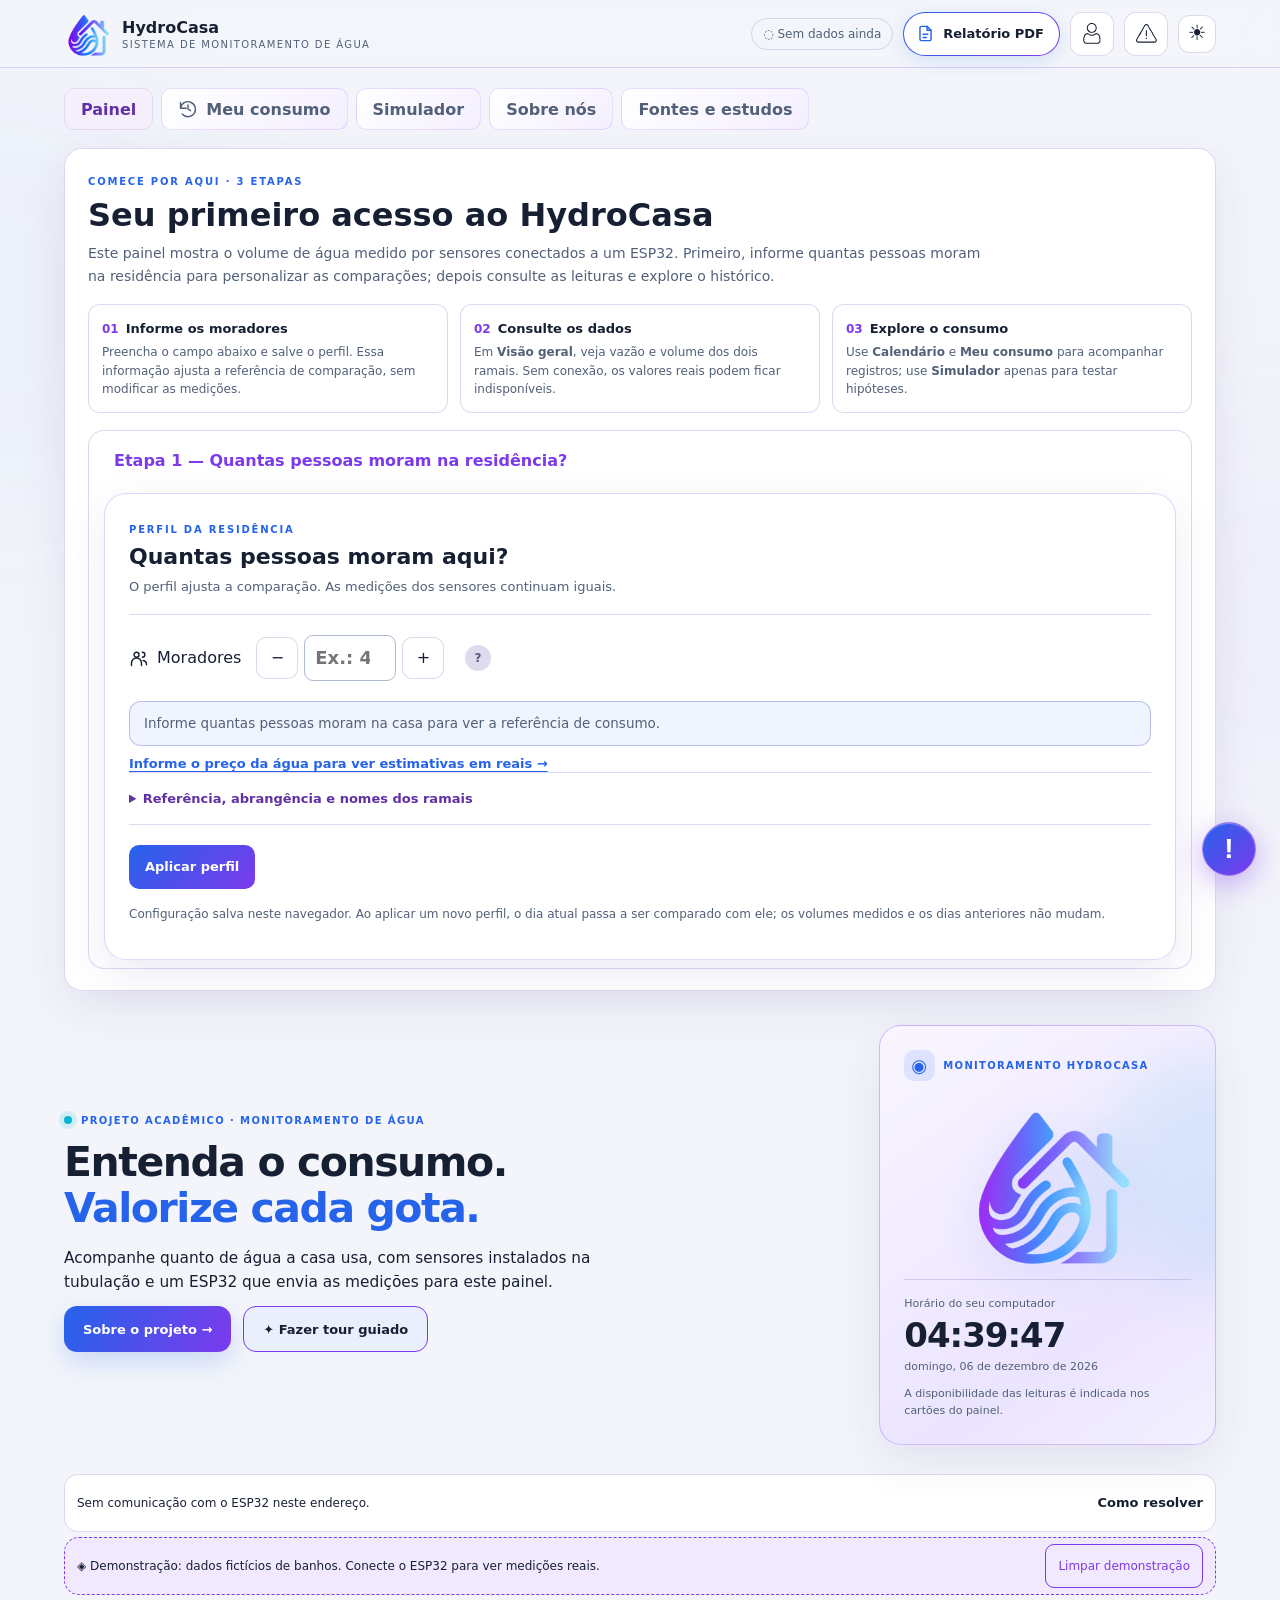
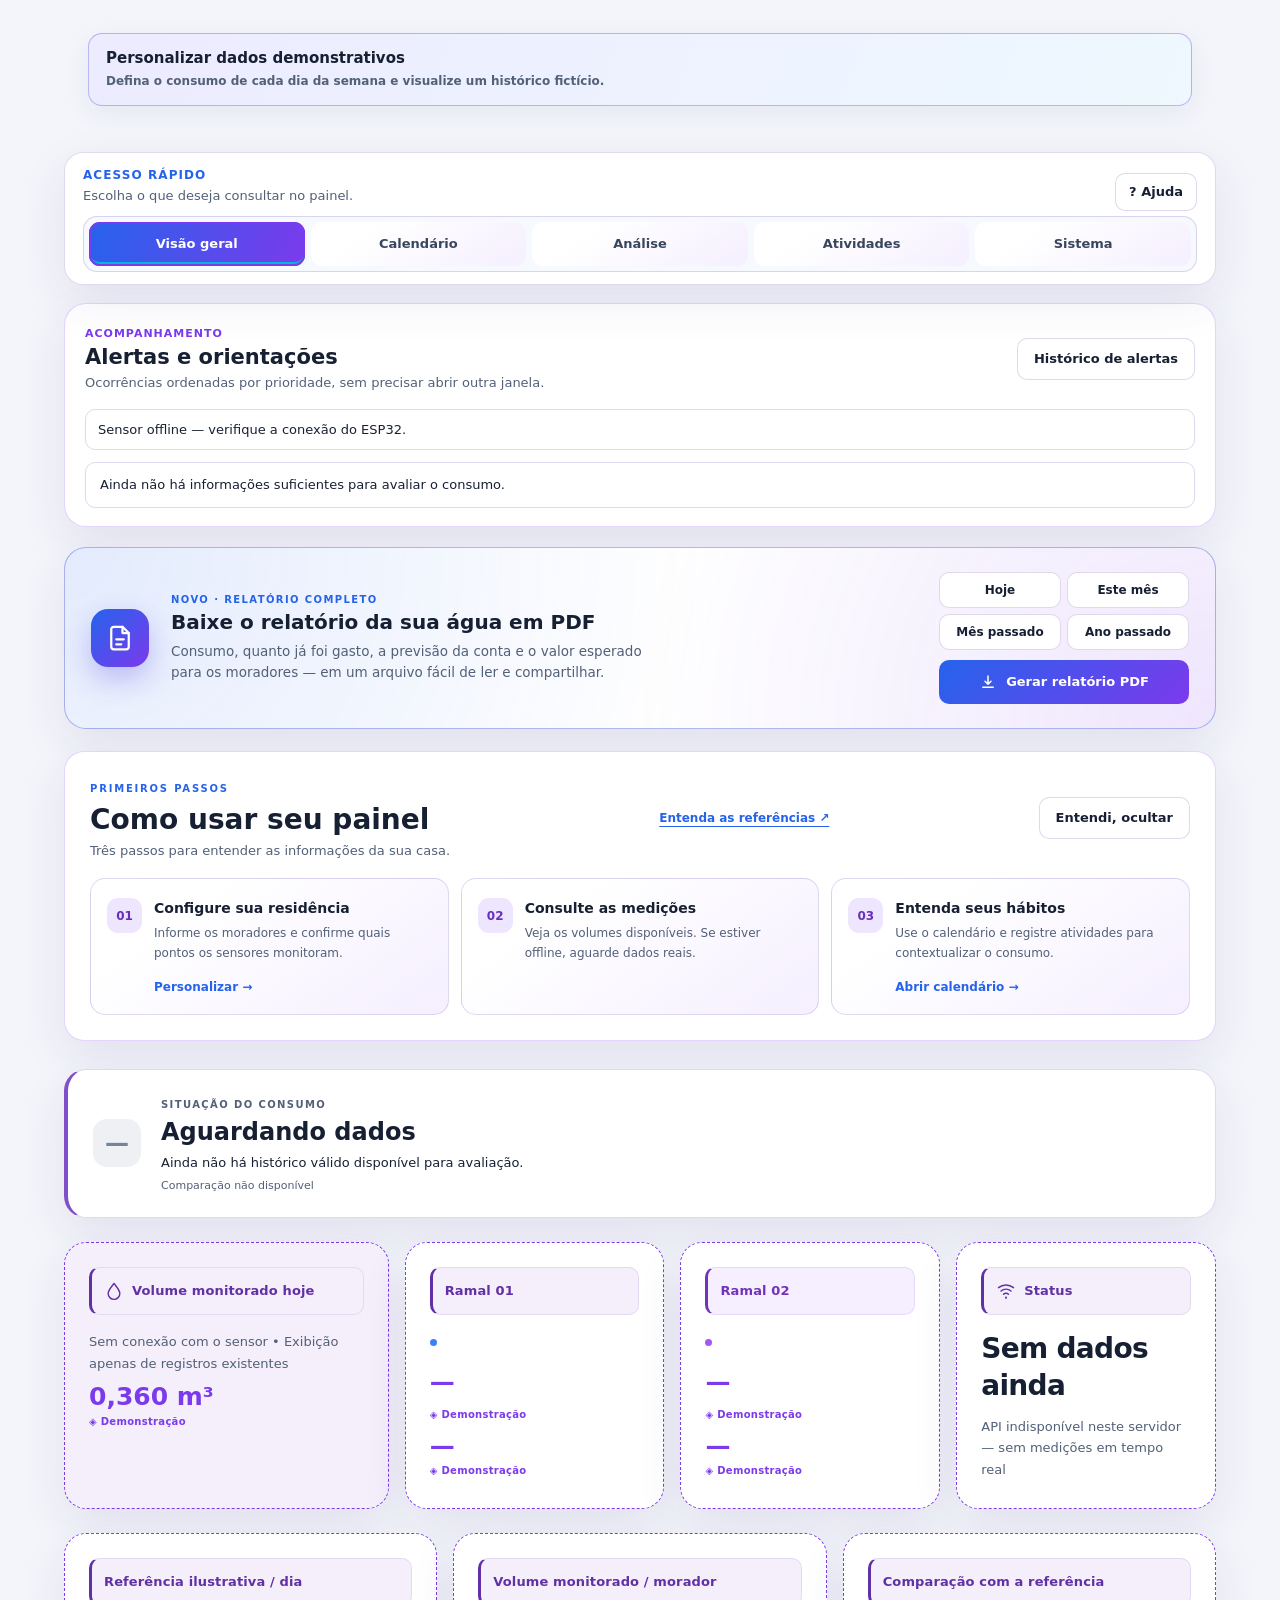
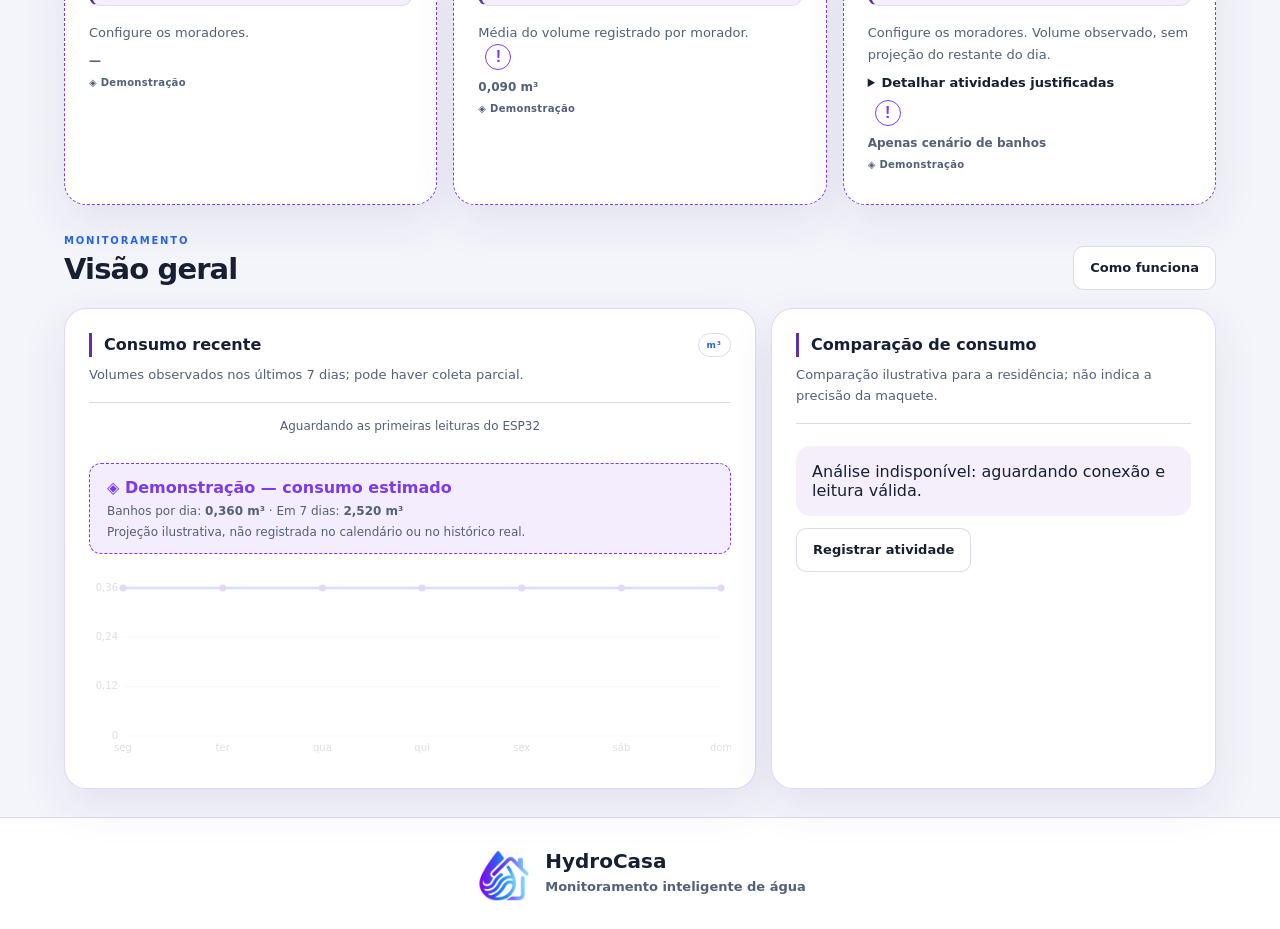
==== commit 55615f07: "fix: data/ cabe na partição LittleFS padrão (v1.2.2) O upload falhava com "File system is full" (1,3" ====
--- a/HydroCasa_ESP32_LittleFS1.0.0-20261001T112649Z-1-001/HydroCasa_ESP32_LittleFS1.0.0/data/index.html
+++ b/HydroCasa_ESP32_LittleFS1.0.0-20261001T112649Z-1-001/HydroCasa_ESP32_LittleFS1.0.0/data/index.html
@@ -43,7 +43,7 @@
   <header class="topbar">
     <!-- Link nativo: retorna ao topo por mouse ou teclado, mesmo sem JavaScript. -->
     <a class="brand" href="#top" aria-label="HydroCasa — voltar ao topo" title="Voltar ao topo">
-      <span class="brand-logo" aria-hidden="true"><img src="hydrocasa-symbol.png" alt="" width="1254" height="1254"></span>
+      <span class="brand-logo" aria-hidden="true"><img src="hydrocasa-symbol.png" alt="" width="512" height="512"></span>
       <div>
         <strong>HydroCasa</strong>
         <span>Sistema de Monitoramento de Água</span>
@@ -88,7 +88,7 @@
       </div>
       <div class="hero-side">
         <div class="hero-side-heading"><span class="hero-side-symbol" aria-hidden="true">◉</span><span>MONITORAMENTO HYDROCASA</span></div>
-        <div class="hero-watermark hero-logo-mark" aria-hidden="true"><img src="hydrocasa-symbol.png" alt="" width="1254" height="1254"></div>
+        <div class="hero-watermark hero-logo-mark" aria-hidden="true"><img src="hydrocasa-symbol.png" alt="" width="512" height="512"></div>
         <div class="hero-time">
           <span>Horário do seu computador</span>
           <strong id="clock">--:--:--</strong>
--- a/HydroCasa_ESP32_LittleFS1.0.0-20261001T112649Z-1-001/HydroCasa_ESP32_LittleFS1.0.0/data/consumption-status.css
+++ b/HydroCasa_ESP32_LittleFS1.0.0-20261001T112649Z-1-001/HydroCasa_ESP32_LittleFS1.0.0/data/consumption-status.css
@@ -10,3 +10,27 @@
 .consumption-status-copy p{font-size:13px;line-height:1.55;color:var(--text);margin:0 0 5px}
 .consumption-status-copy small{display:block;color:var(--muted);font-size:11px;line-height:1.5}
 @media(max-width:540px){.consumption-status-card{gap:13px;padding:17px 15px;align-items:flex-start}.consumption-status-icon{flex-basis:39px;width:39px;height:39px;font-size:21px}.consumption-status-copy h2{font-size:19px}}
+
+/* Tom do site conforme o gasto em relação à referência (consumption-status.js → body[data-gasto]).
+   Leve = amarelado · moderado = laranja · alto = vermelho · extremo = vermelho escuro. */
+body[data-gasto]{--gasto:#eab308;--gasto-mix:7%;background:linear-gradient(180deg,color-mix(in srgb,var(--gasto) var(--gasto-mix),var(--bg)) 0,var(--bg) 620px) var(--bg) no-repeat;transition:background-color .6s ease}
+body[data-gasto="leve"]{--gasto:#eab308;--gasto-mix:8%}
+body[data-gasto="moderado"]{--gasto:#f97316;--gasto-mix:9%}
+body[data-gasto="alto"]{--gasto:#ef4444;--gasto-mix:9%}
+body[data-gasto="extremo"]{--gasto:#991b1b;--gasto-mix:12%}
+body.dark[data-gasto]{--gasto-mix:10%}
+body.dark[data-gasto="extremo"]{--gasto:#b91c1c;--gasto-mix:16%}
+body[data-gasto] .ambient{background:var(--gasto);opacity:.16;transition:background .6s ease,opacity .6s ease}
+body[data-gasto="extremo"] .ambient{opacity:.22}
+body[data-gasto] .topbar{border-bottom-color:color-mix(in srgb,var(--gasto) 45%,var(--line));box-shadow:inset 0 -2px 0 color-mix(in srgb,var(--gasto) 55%,transparent)}
+body[data-gasto] .metric-primary,body[data-gasto] .consumption-status-card{border-color:color-mix(in srgb,var(--gasto) 35%,var(--line))}
+body[data-gasto] .metric-primary{box-shadow:0 0 0 1px color-mix(in srgb,var(--gasto) 18%,transparent),var(--shadow)}
+.gasto-faixa{display:flex;align-items:center;gap:10px;flex-wrap:wrap;padding:9px 5vw;font-size:13px;line-height:1.45;color:var(--text);background:color-mix(in srgb,var(--gasto,#eab308) 13%,var(--surface2));border-bottom:1px solid color-mix(in srgb,var(--gasto,#eab308) 30%,var(--line))}
+.gasto-faixa[hidden]{display:none}
+.gasto-faixa strong{color:color-mix(in srgb,var(--gasto) 75%,var(--text))}
+body.dark .gasto-faixa strong{color:color-mix(in srgb,var(--gasto) 55%,#fff)}
+.gasto-faixa-dot{width:10px;height:10px;border-radius:50%;background:var(--gasto);box-shadow:0 0 0 4px color-mix(in srgb,var(--gasto) 22%,transparent)}
+body[data-gasto="extremo"] .gasto-faixa-dot{animation:gasto-pulse 1.8s ease-in-out infinite}
+@keyframes gasto-pulse{50%{box-shadow:0 0 0 7px color-mix(in srgb,var(--gasto) 10%,transparent)}}
+@media(max-width:560px){.gasto-faixa{padding:8px 14px;font-size:12px}}
+@media(prefers-reduced-motion:reduce){body[data-gasto],body[data-gasto] .ambient{transition:none}.gasto-faixa-dot{animation:none!important}}
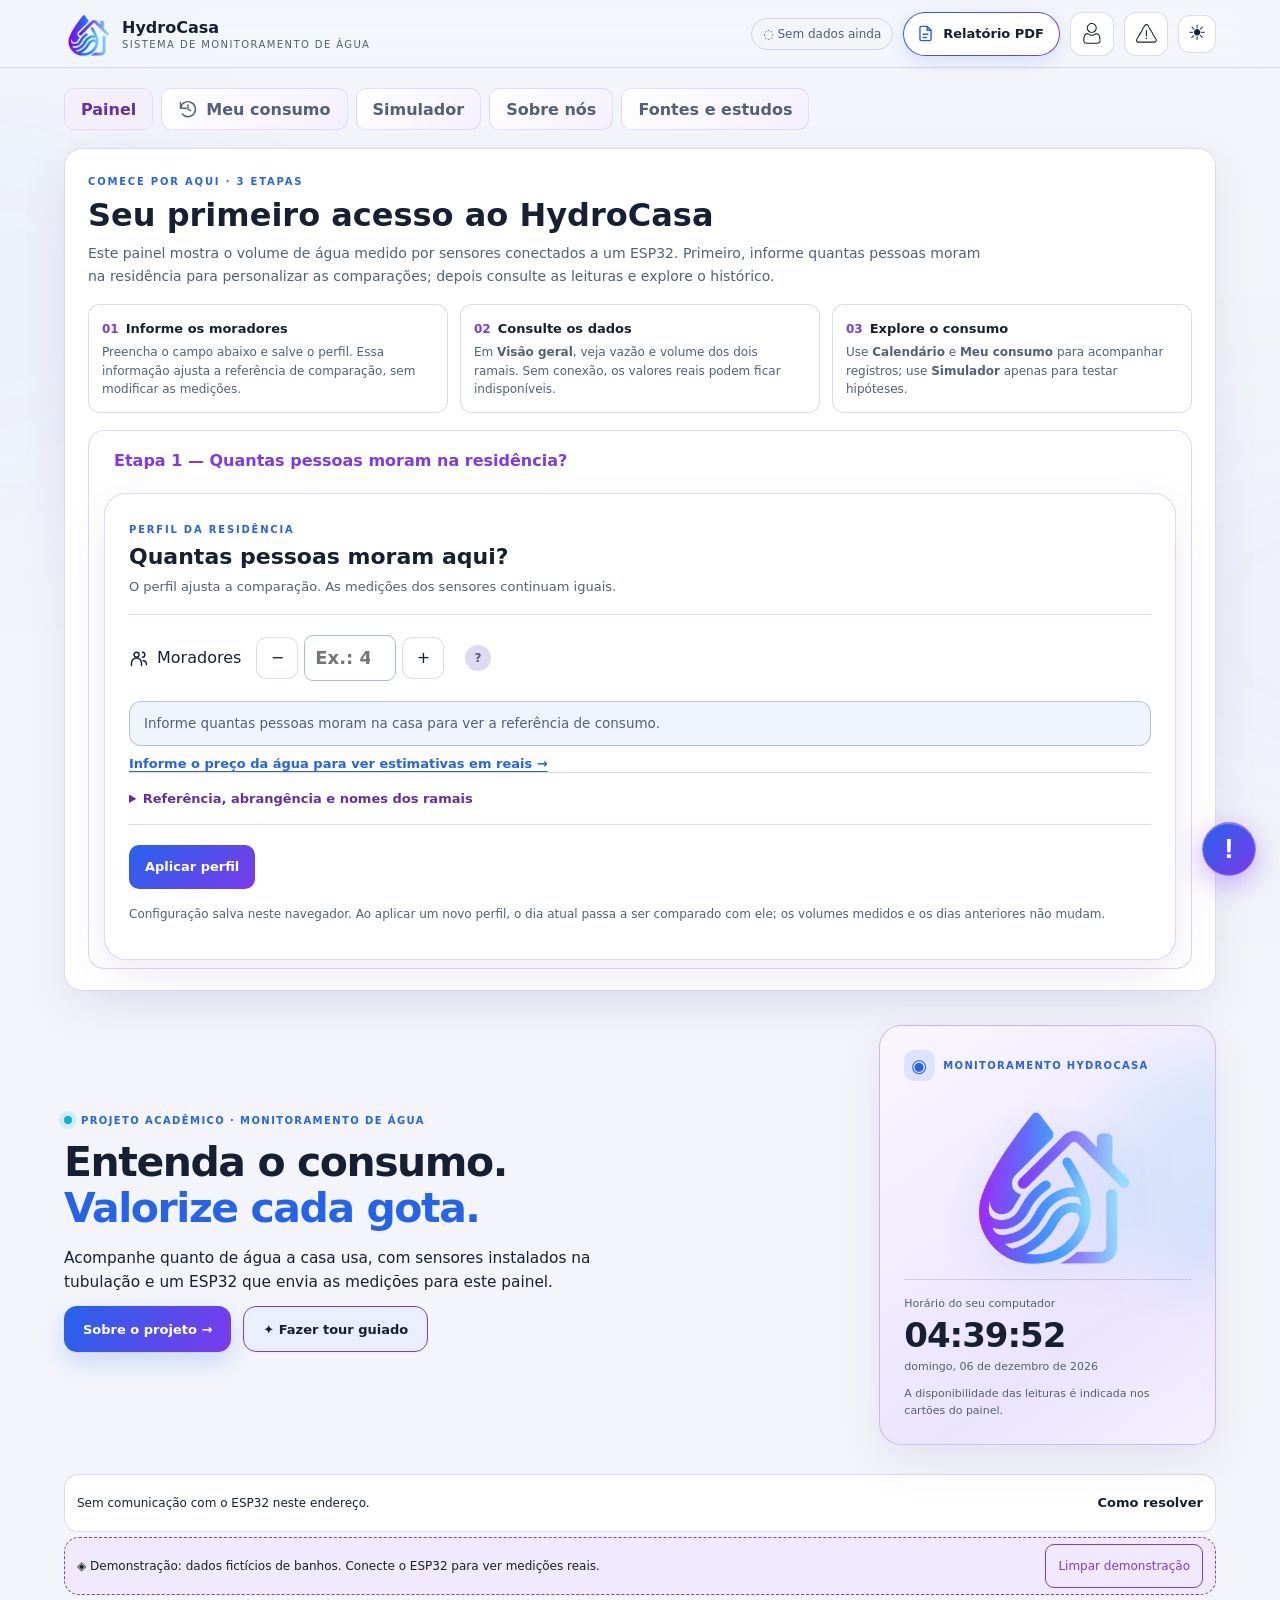
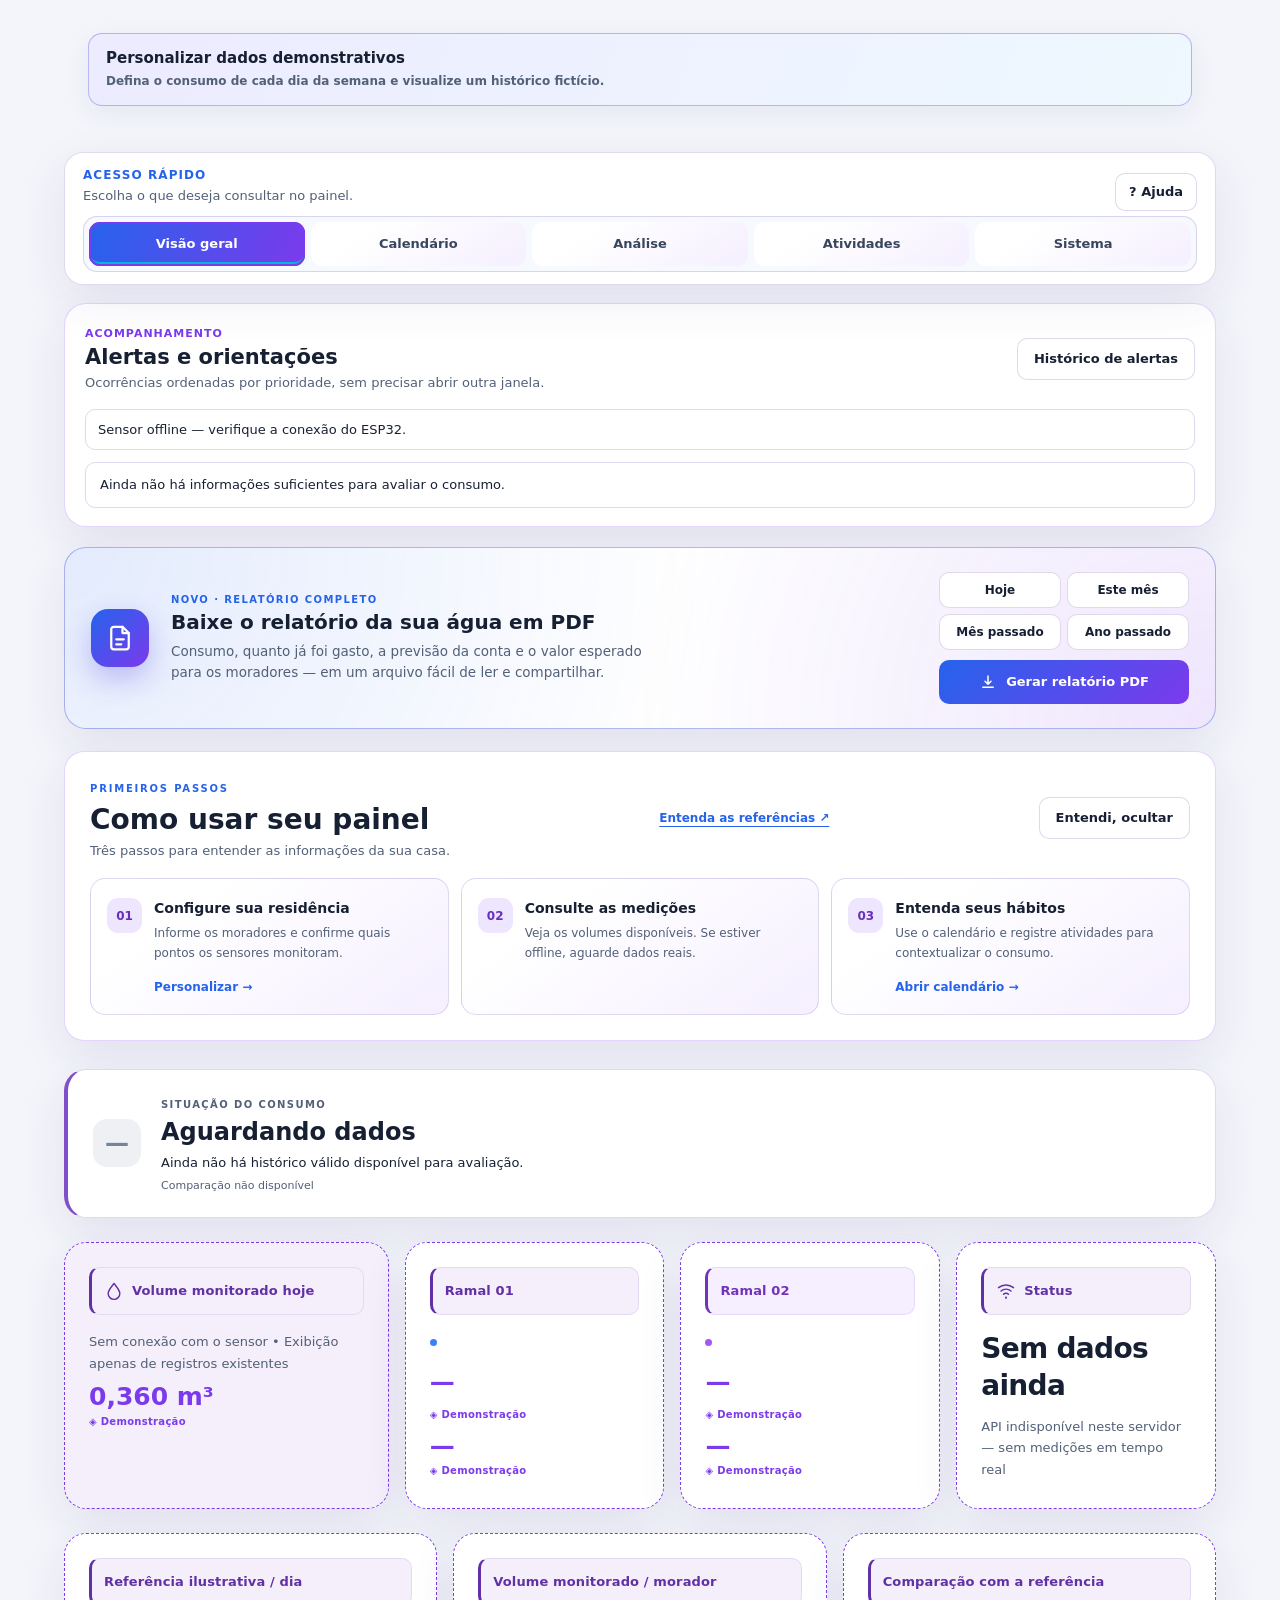
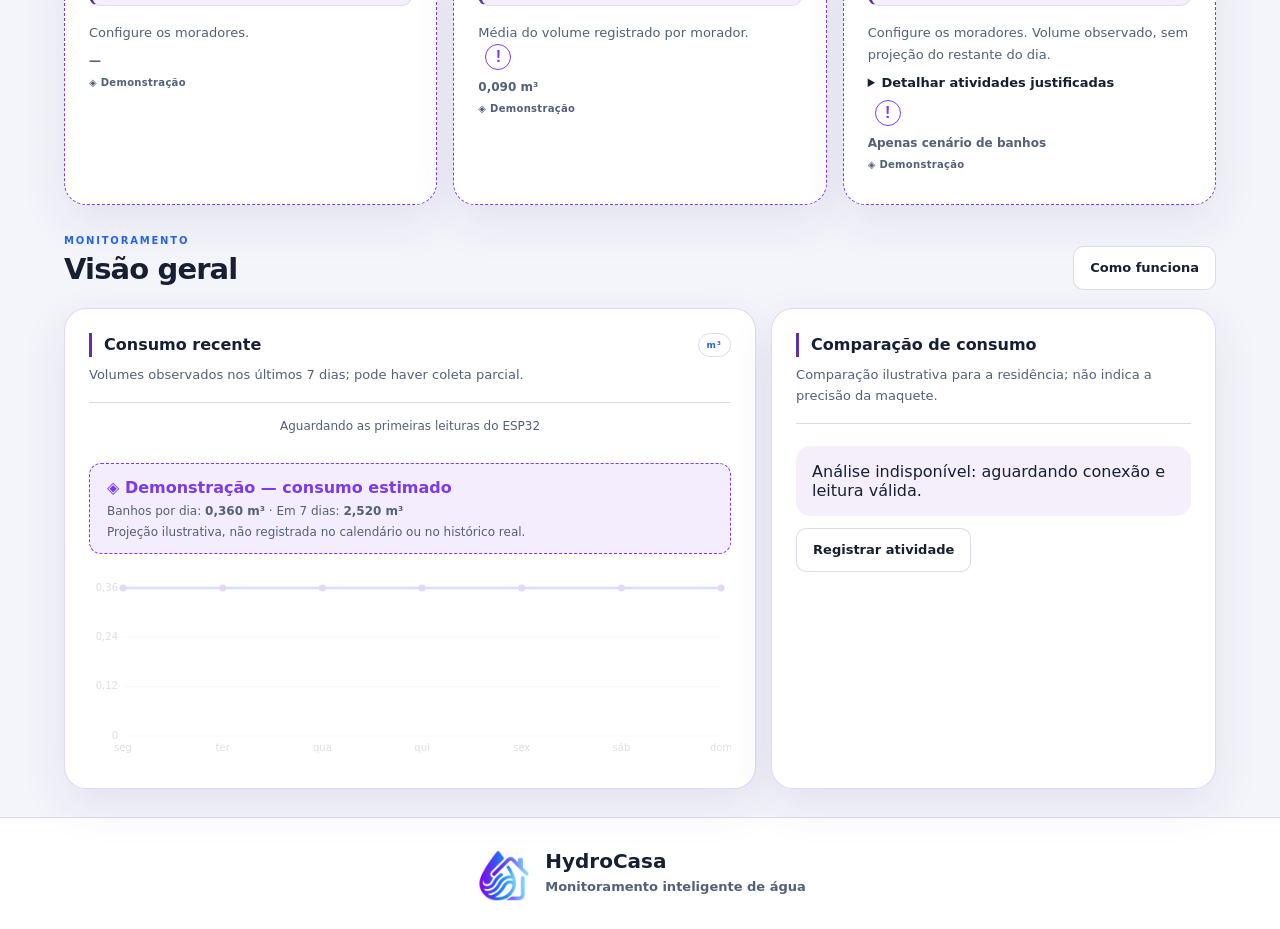
==== commit 4b78cc0f: "feat(reset): adicionar limpeza local com confirmação e sem alterar medições" ====
--- a/HydroCasa_ESP32_LittleFS1.0.0-20261001T112649Z-1-001/HydroCasa_ESP32_LittleFS1.0.0/data/index.html
+++ b/HydroCasa_ESP32_LittleFS1.0.0-20261001T112649Z-1-001/HydroCasa_ESP32_LittleFS1.0.0/data/index.html
@@ -323,6 +323,15 @@
         <article class="glass-card setting-card"><span>Persistência</span><strong>LittleFS + navegador</strong><p>O ESP32 guarda snapshots e o navegador mantém o histórico visual.</p></article>
         <article class="glass-card setting-card"><span>Manutenção</span><strong>Modo técnico</strong><p>O reset remoto está desabilitado até que o ESP32 exija autenticação no próprio dispositivo.</p><details class="technical-area"><summary>Orientações para administradores</summary><p>O firmware deve exigir autorização em <code>/api/reset</code>. Não coloque PIN nem token no código da página. Consulte a documentação de segurança do repositório.</p></details></article>
       </div>
+      <article class="glass-card hydro-reset-card" aria-labelledby="hydroResetTitle">
+        <div>
+          <span class="eyebrow">MANUTENÇÃO DO NAVEGADOR</span>
+          <h3 id="hydroResetTitle">Recomeçar os dados do HydroCasa</h3>
+          <p>Apague o perfil, as atividades do calendário, os alertas, os históricos de consumo recebidos e os cenários simulados salvos <strong>neste navegador</strong>.</p>
+          <p>O ESP32 continuará funcionando. Seus contadores e arquivos internos não serão apagados; novas medições poderão aparecer após a limpeza.</p>
+        </div>
+        <button type="button" id="hydroResetOpen" class="ghost-btn hydro-reset-button">Zerar dados deste navegador</button>
+      </article>
       <article class="glass-card report-card"><h3>Entenda os dados</h3><p>Confira as fontes e limitações da análise.</p><div id="methodologyContent"></div><a href="?pagina=fontes#limitations">Fontes e metodologia →</a></article>
     </section>
   </main>
@@ -381,6 +390,17 @@
     <section class="about-section about-closing" aria-label="Conheça o painel"><span class="eyebrow">CONHEÇA NA PRÁTICA</span><h2>Comece pelas informações da sua casa.</h2><p>Explore os recursos do HydroCasa e acompanhe as leituras disponíveis.</p><a class="primary-btn" href="?" data-page="dashboard">Explorar o painel</a><p class="about-project-link"><a href="https://github.com/medeirosfreitasfrederico-art/HydroCasa" target="_blank" rel="noopener noreferrer">Código e documentação do projeto ↗</a></p></section>
   </main>
 
+  <dialog id="hydroResetDialog" class="hydro-reset-dialog" aria-labelledby="hydroResetDialogTitle" aria-describedby="hydroResetDialogDesc">
+    <h2 id="hydroResetDialogTitle">Confirmar limpeza dos dados?</h2>
+    <p id="hydroResetDialogDesc">Esta ação apagará permanentemente os dados do HydroCasa salvos <strong>neste navegador</strong>, incluindo perfil, registros, calendário, histórico de leituras recebidas, alertas, simulações e preferências.</p>
+    <p class="hydro-reset-warning"><strong>Não será possível recuperar os dados locais.</strong> O ESP32 e os registros armazenados nele não serão zerados. Se houver conexão, novos dados voltarão a ser coletados.</p>
+    <label class="hydro-reset-agree"><input type="checkbox" id="hydroResetAgree"> Entendi que os dados locais serão apagados.</label>
+    <p id="hydroResetFeedback" role="alert" class="hydro-reset-feedback" hidden></p>
+    <div class="hydro-reset-dialog-actions">
+      <button type="button" id="hydroResetCancel" class="ghost-btn">Cancelar</button>
+      <button type="button" id="hydroResetConfirm" class="hydro-reset-danger" disabled>Sim, zerar dados do site</button>
+    </div>
+  </dialog>
   <div id="modal" class="modal" aria-hidden="true">
     <div class="modal-backdrop"></div>
     <div class="modal-box" role="dialog" aria-modal="true" aria-label="Detalhes do HydroCasa">
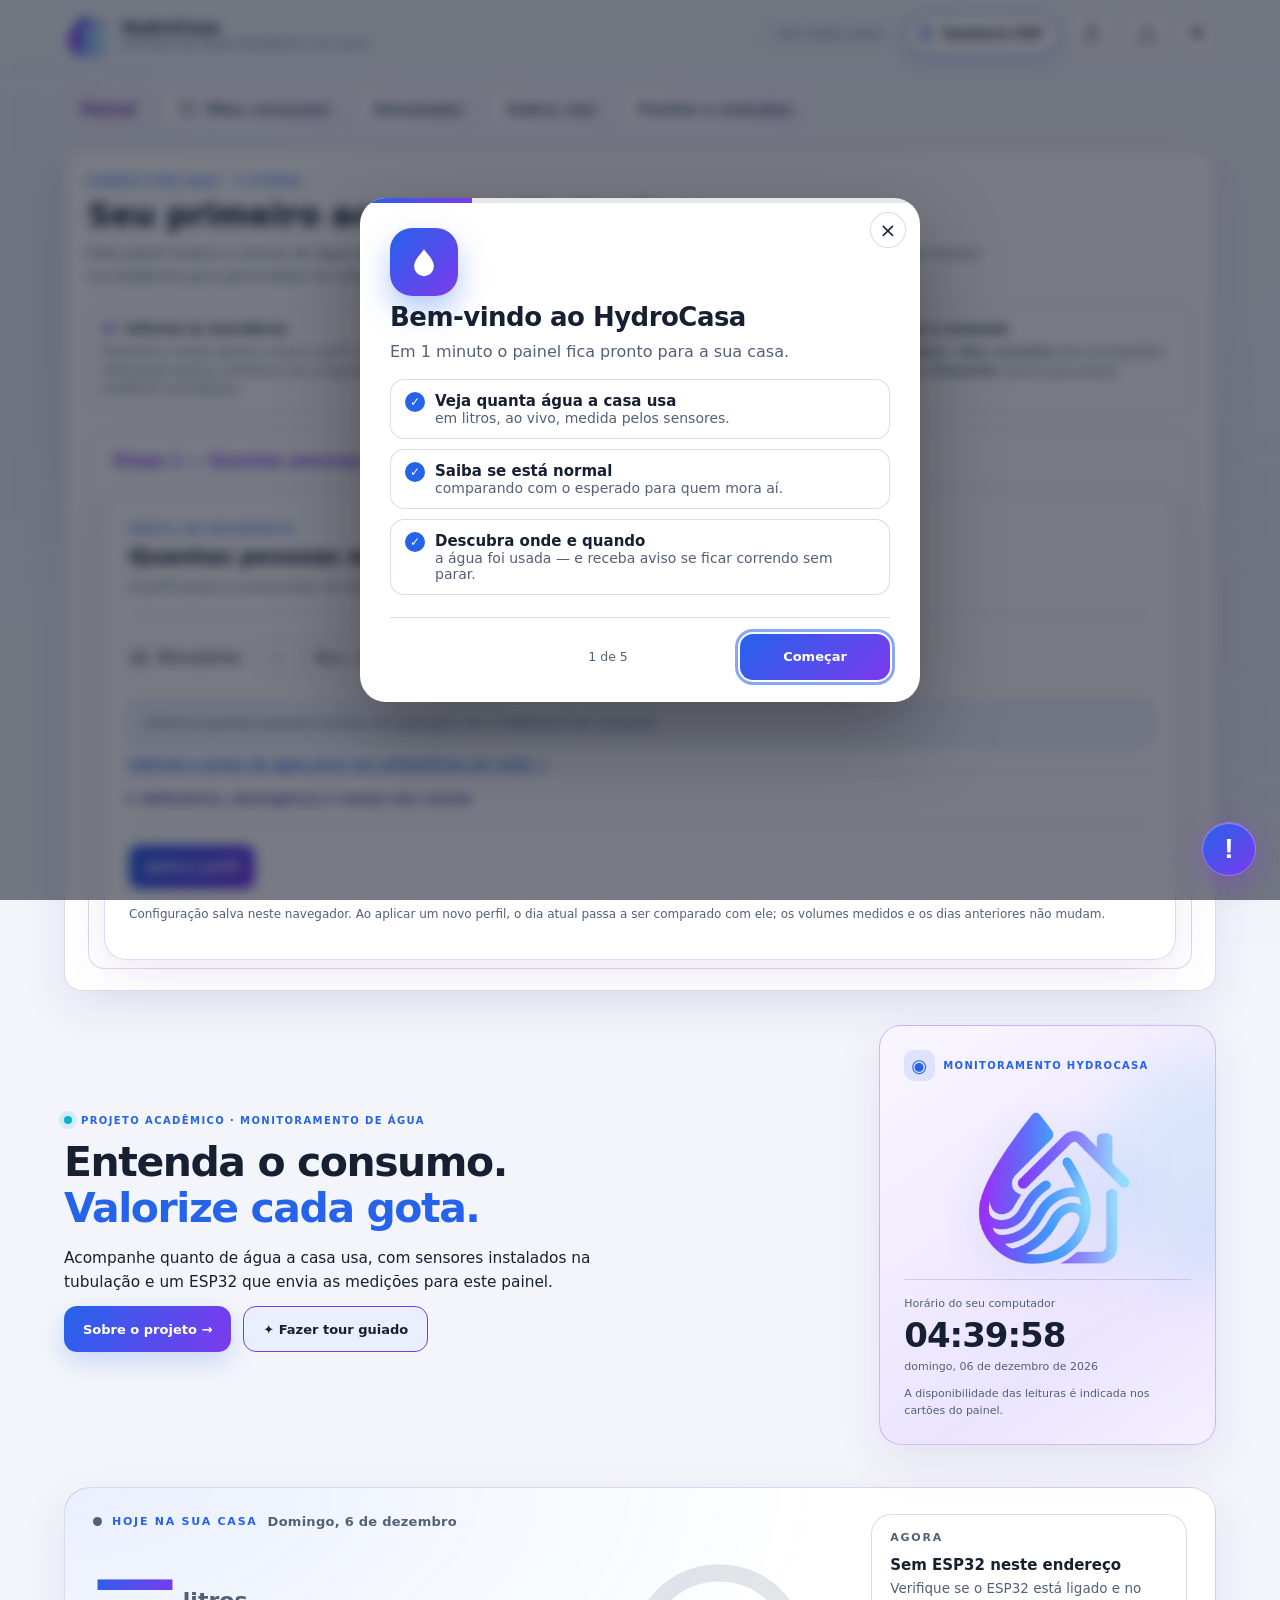
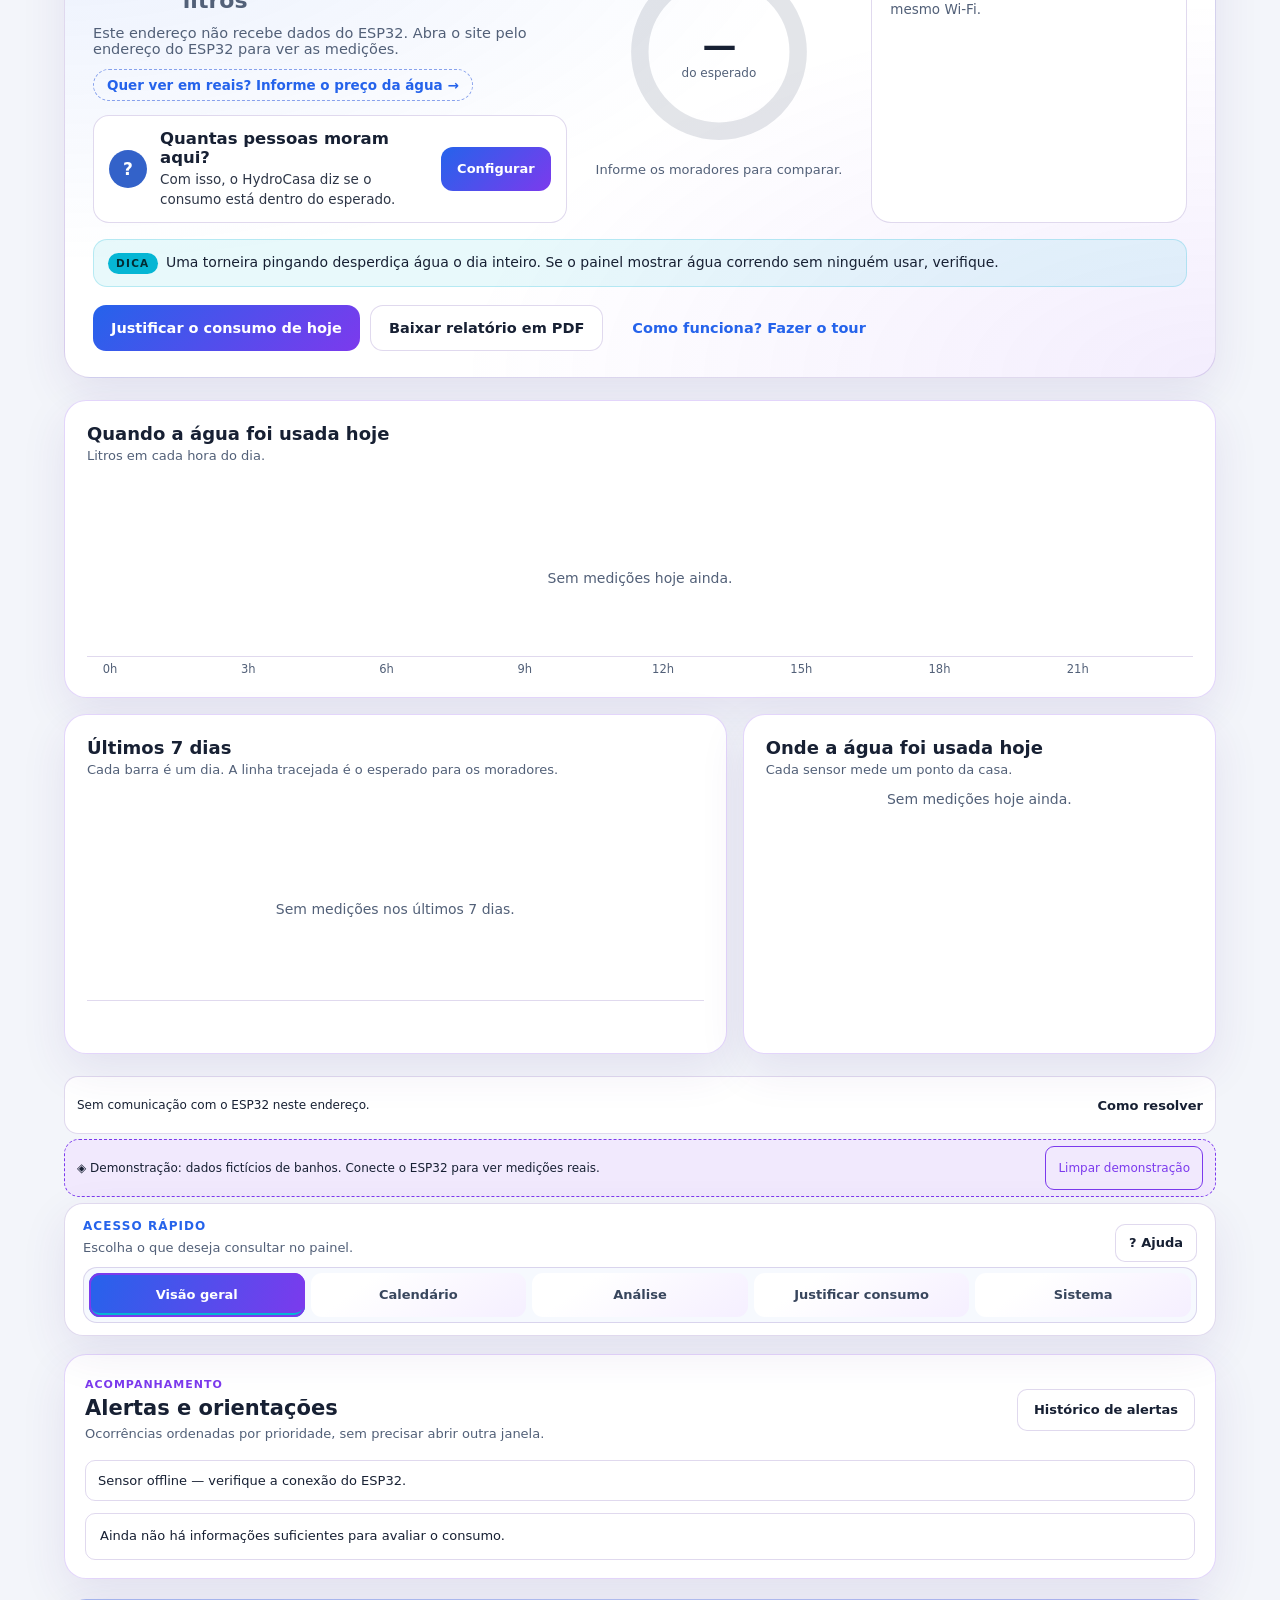
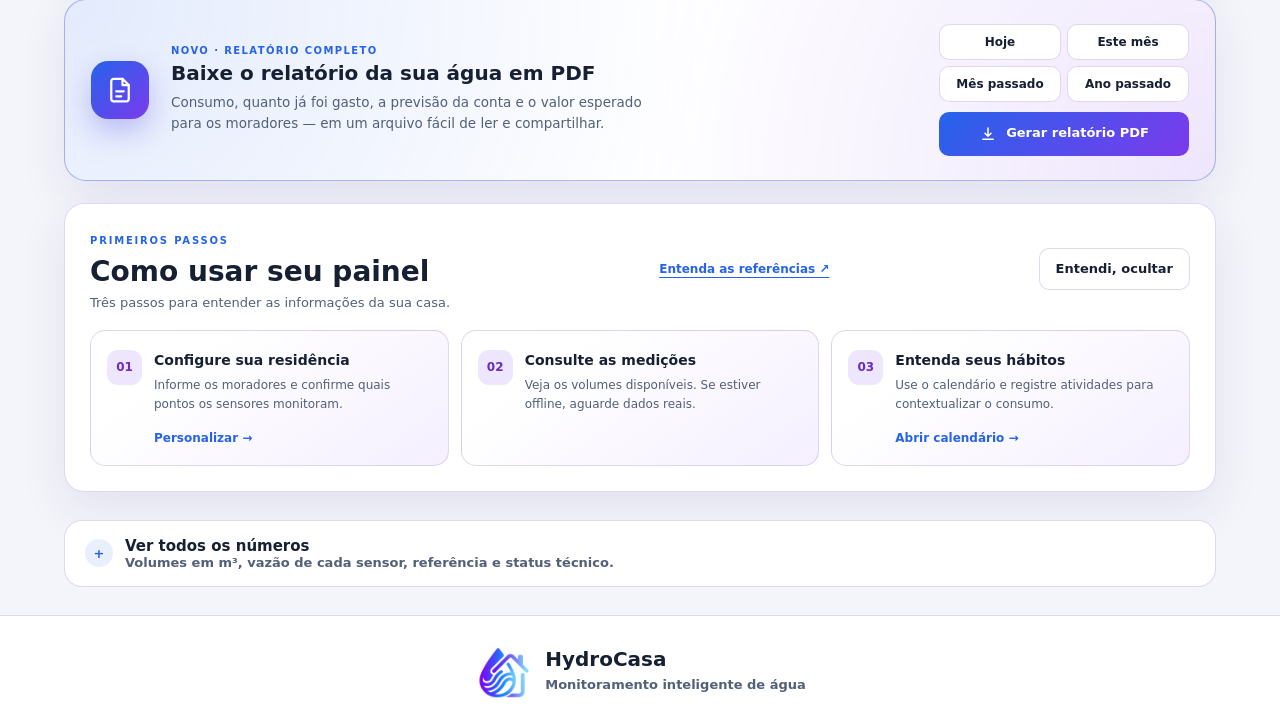
==== commit 8413e304: "feat: painel para leigos e assistente "Justificar consumo" (v1.3.0) - Hoje na sua casa: litros do di" ====
--- a/HydroCasa_ESP32_LittleFS1.0.0-20261001T112649Z-1-001/HydroCasa_ESP32_LittleFS1.0.0/data/index.html
+++ b/HydroCasa_ESP32_LittleFS1.0.0-20261001T112649Z-1-001/HydroCasa_ESP32_LittleFS1.0.0/data/index.html
@@ -35,6 +35,8 @@
   <link rel="stylesheet" href="demo-overlay.css">
   <link rel="stylesheet" href="relatorio.css">
   <link rel="stylesheet" href="perfil.css">
+  <link rel="stylesheet" href="atividades.css">
+  <link rel="stylesheet" href="inicio.css">
 </head>
 <body id="top" data-connection-state="carregando">
   <div class="ambient ambient-a"></div>
@@ -132,7 +134,7 @@
       <button class="tab active" data-panel="dashboard">Visão geral</button>
       <button class="tab" data-panel="calendar">Calendário</button>
       <button class="tab" data-panel="analysis">Análise</button>
-      <button class="tab" data-panel="activities">Atividades</button>
+      <button class="tab" data-panel="activities">Justificar consumo</button>
       <button class="tab" data-panel="settings">Sistema</button>
     </nav></div>
 
@@ -295,25 +297,8 @@
       </article>
     </section>
 
-    <section id="activities" class="panel">
-      <div class="section-heading"><div><span class="eyebrow">REFERÊNCIAS EXPLICADAS</span><h2>Atividades da casa</h2><p>Compare cenários de uso com fontes verificáveis. Valores educativos, não médias universais.</p></div></div>
-      <article class="glass-card">
-        <form id="activityForm">
-          <div class="form-grid">
-            <label>Atividade<select id="activitySelect"></select></label>
-            <label><span id="quantityLabel">Ocorrências</span><input id="activityQuantity" type="number" min="1" max="100" step="1" value="1" required></label>
-            <label id="minutesLabel">Duração por ocorrência (min)<input id="activityMinutes" type="number" min="0.1" max="240" step="any" value="15"></label>
-            <label id="customActivityLabel" hidden>Referência por ocorrência (m³)<input id="customActivityM3" type="number" min="0.000001" max="1000" step="any"></label>
-            
-          </div>
-          <div id="activitySource" class="source-inline" hidden></div>
-          <div id="activityPreview" class="activity-preview" aria-live="polite"></div>
-          <button type="submit" class="primary-btn">Registrar no dia de hoje</button><p id="activityMessage" role="status"></p>
-        </form>
-      </article>
-      <article class="glass-card report-card"><h3>Registros de hoje</h3><div id="activityLog"></div></article>
-      
-    </section>
+    <!-- Conteúdo gerado por atividades.js (assistente "Justificar consumo"). -->
+    <section id="activities" class="panel" aria-label="Justificar consumo"></section>
 
     <section id="settings" class="panel">
       <div class="section-heading"><div><span class="eyebrow">CONFIGURAÇÃO</span><h2>Sistema</h2></div></div>
@@ -337,8 +322,8 @@
   </main>
 
 
-<main class="shell consumption-page" id="sources-page" hidden aria-labelledby="sourcesTitle"><header class="section-heading"><div><span class="eyebrow">TRANSPARÊNCIA</span><h1 id="sourcesTitle" tabindex="-1">Fontes e estudos</h1><p>Referências utilizadas nas comparações e estimativas do HydroCasa. Valores de exemplo não são medições dos sensores.</p></div></header><section class="sources-research" aria-labelledby="aboutResearch"><span class="eyebrow">O QUE SUSTENTA A PROPOSTA</span><h2 id="aboutResearch" tabindex="-1">Pesquisas que orientam o HydroCasa</h2><p class="research-intro">A revisão de literatura do relatório da equipe conecta tecnologia e comportamento. Os resultados abaixo pertencem aos estudos citados e não são promessas de desempenho ou economia do HydroCasa.</p><article class="study-row"><h3>Wang et al. · 2025</h3><p class="study-summary">O estudo realizado na Nova Zelândia associou o uso de aplicativos, informações em tempo real e alertas a uma redução de cerca de 5% no consumo. O resultado inspira a comunicação clara dos dados, mas não representa uma economia comprovada pelo HydroCasa.</p><a href="https://www.sciencedirect.com/science/article/pii/S2214804325000771" target="_blank" rel="noopener noreferrer">Consultar estudo ↗</a></article><article class="study-row"><h3>Rupiper et al. · 2024</h3><p class="study-summary">Em um experimento na Califórnia, a economia observada esteve ligada principalmente à redução de vazamentos. A pesquisa indica possibilidades para alertas futuros, sem significar que o HydroCasa já detecte vazamentos automaticamente.</p><a href="https://doi.org/10.1088/1748-9326/ad7bce" target="_blank" rel="noopener noreferrer">Consultar estudo ↗</a></article><article class="study-row"><h3>Alves, Manera e Campos · 2019</h3><p class="study-summary">O trabalho apresenta uma solução de monitoramento residencial com sensores sem fio de baixo custo e relata erro inferior a 5% no sistema estudado. O HydroCasa precisa de calibração e testes próprios para avaliar sua precisão.</p><a href="https://www.scielo.br/j/ambiagua/a/Lq3MpKpYvRcvvCPJ8PWj9qC/" target="_blank" rel="noopener noreferrer">Consultar estudo ↗</a></article><article class="study-row"><h3>Michels Americo e Izidoro · 2022</h3><p class="study-summary">Os autores descrevem a construção e avaliação de um sistema de monitoramento usando sensor de fluxo, Wi-Fi e aplicação móvel. O estudo contribui como referência para uma arquitetura acessível e para a importância da validação prática.</p><a href="https://revistavincci.satc.edu.br/index.php/Revista-Vincci/article/view/272" target="_blank" rel="noopener noreferrer">Consultar estudo ↗</a></article><p class="muted-note">A versão do relatório fornecida ainda não apresenta resultados próprios de validação física ou economia de água.</p></section>
-<section class="glass-card" id="limitations" aria-labelledby="limitationsTitle"><h2 id="limitationsTitle">Limitações e metodologia</h2><p>Os volumes monitorados dependem da cobertura e da calibração dos sensores. Dividir o consumo por moradores não identifica o uso individual. A tolerância configurável é uma regra do projeto, não uma norma oficial. As estimativas de atividades são educativas e não substituem leituras reais. Sem dados suficientes não é possível determinar desperdício ou detectar vazamentos automaticamente.</p></section><section class="glass-card" id="sourcesPageContent" aria-label="Referências bibliográficas"></section></main>
+<main class="shell consumption-page" id="sources-page" hidden aria-labelledby="sourcesTitle"><header class="section-heading"><div><span class="eyebrow">TRANSPARÊNCIA</span><h1 id="sourcesTitle" tabindex="-1">Fontes e estudos</h1><p>Referências utilizadas nas comparações e estimativas do HydroCasa. Valores de exemplo não são medições dos sensores.</p></div></header><section class="sources-research" aria-labelledby="aboutResearch"><span class="eyebrow">O QUE SUSTENTA A PROPOSTA</span><h2 id="aboutResearch" tabindex="-1">Pesquisas que orientam o HydroCasa</h2><p class="research-intro">A revisão de literatura do relatório da equipe conecta tecnologia e comportamento. Os resultados abaixo pertencem aos estudos citados e não são promessas de desempenho ou economia do HydroCasa.</p><article class="study-row"><h3>Wang et al. · 2025</h3><p class="study-summary">O estudo realizado na Nova Zelândia associou o uso de aplicativos, informações em tempo real e alertas a uma redução de cerca de 5% no consumo. O resultado inspira a comunicação clara dos dados, mas não representa uma economia comprovada pelo HydroCasa.</p><a href="https://www.sciencedirect.com/science/article/pii/S2214804325000771" target="_blank" rel="noopener noreferrer">Consultar estudo ↗</a></article><article class="study-row"><h3>Rupiper et al. · 2024</h3><p class="study-summary">Em um experimento na Califórnia, a economia observada esteve ligada principalmente à redução de vazamentos. A pesquisa inspira o aviso de água correndo sem parar do HydroCasa, que sinaliza a situação mas não confirma, sozinho, que existe um vazamento.</p><a href="https://doi.org/10.1088/1748-9326/ad7bce" target="_blank" rel="noopener noreferrer">Consultar estudo ↗</a></article><article class="study-row"><h3>Alves, Manera e Campos · 2019</h3><p class="study-summary">O trabalho apresenta uma solução de monitoramento residencial com sensores sem fio de baixo custo e relata erro inferior a 5% no sistema estudado. O HydroCasa precisa de calibração e testes próprios para avaliar sua precisão.</p><a href="https://www.scielo.br/j/ambiagua/a/Lq3MpKpYvRcvvCPJ8PWj9qC/" target="_blank" rel="noopener noreferrer">Consultar estudo ↗</a></article><article class="study-row"><h3>Michels Americo e Izidoro · 2022</h3><p class="study-summary">Os autores descrevem a construção e avaliação de um sistema de monitoramento usando sensor de fluxo, Wi-Fi e aplicação móvel. O estudo contribui como referência para uma arquitetura acessível e para a importância da validação prática.</p><a href="https://revistavincci.satc.edu.br/index.php/Revista-Vincci/article/view/272" target="_blank" rel="noopener noreferrer">Consultar estudo ↗</a></article><p class="muted-note">A versão do relatório fornecida ainda não apresenta resultados próprios de validação física ou economia de água.</p></section>
+<section class="glass-card" id="limitations" aria-labelledby="limitationsTitle"><h2 id="limitationsTitle">Limitações e metodologia</h2><p>Os volumes monitorados dependem da cobertura e da calibração dos sensores. Dividir o consumo por moradores não identifica o uso individual. A tolerância configurável é uma regra do projeto, não uma norma oficial. As estimativas de atividades são educativas e não substituem leituras reais. O aviso de água correndo sem parar indica fluxo contínuo nos sensores; ele não identifica a causa nem confirma vazamentos.</p></section><section class="glass-card" id="sourcesPageContent" aria-label="Referências bibliográficas"></section></main>
   <!-- Página interna: mantém o painel montado para não interromper sua coleta.
        O endereço usa a rota existente; não requer alterações no firmware. -->
   <main class="shell consumption-page" id="consumption-page" hidden>
@@ -384,9 +369,9 @@
     <nav class="about-index" aria-label="Nesta página"><a href="#aboutPurpose">Propósito</a><a href="#aboutHow">Funcionamento</a><a href="?pagina=fontes">Pesquisas</a><a href="#aboutTeam">Equipe</a><a href="#aboutFaq">Dúvidas</a></nav>
     <section class="about-section about-benefits" aria-labelledby="aboutBenefits"><div><span class="eyebrow">INFORMAÇÃO QUE FAZ SENTIDO</span><h2 id="aboutBenefits">Um olhar mais atento<br>para cada uso.</h2></div><div class="about-benefit-grid"><article><span class="benefit-number">01 / ACOMPANHAR</span><h3>Veja o que foi medido</h3><p>Consulte volume e vazão dos ramais, com unidades claras e o status da conexão sempre disponível.</p></article><article><span class="benefit-number">02 / CONTEXTUALIZAR</span><h3>Considere sua rotina</h3><p>Use o perfil de moradores e referências com fontes para dar contexto às comparações.</p></article><article><span class="benefit-number">03 / COMPREENDER</span><h3>Observe ao longo do tempo</h3><p>Explore o histórico deste navegador e reconheça os períodos com leituras disponíveis.</p></article></div></section>
     <section class="about-section about-open" aria-labelledby="aboutPurpose"><span class="eyebrow">NOSSO PROPÓSITO</span><h2 id="aboutPurpose" tabindex="-1">Você vê a conta. Mas consegue enxergar o consumo?</h2><div class="about-copy-columns"><p>O total do mês nem sempre ajuda a entender quando e onde a água foi utilizada. O HydroCasa propõe transformar leituras dos pontos monitorados em informação acessível para acompanhar a rotina e refletir sobre os hábitos da residência.</p><p>Vazão, volume, histórico e referências por morador oferecem contexto para decidir. O objetivo é apoiar o uso consciente da água, complementando o hidrômetro e mantendo explícitas as limitações de cada medição.</p></div></section>
-    <section class="about-section about-open" aria-labelledby="aboutHow"><span class="eyebrow">DA MEDIÇÃO À COMPREENSÃO</span><h2 id="aboutHow" tabindex="-1">Como funciona</h2><ol class="about-steps"><li><h3>Água em movimento</h3><p>A água percorre a tubulação e passa pelos pontos onde os sensores de fluxo estão instalados. Cada ramal representa uma parte monitorada do sistema; por isso, o painel mostra o que passa nesses pontos, e não necessariamente todo o consumo da residência.</p></li><li><h3>Leitura dos sensores</h3><p>Conforme a água passa, cada sensor gera pulsos elétricos. Esses sinais chegam ao ESP32 e permitem estimar quanto de água circulou. Os sensores não identificam, sozinhos, se a água foi usada no banho, na limpeza ou em outra atividade.</p></li><li><h3>Processamento</h3><p>O ESP32 interpreta os pulsos e calcula vazão e volume usando o fator de calibração configurado. Para que os valores sejam confiáveis, os sensores precisam ser calibrados e o equipamento deve estar funcionando e conectado corretamente.</p></li><li><h3>Informação no painel</h3><p>Quando há comunicação com o equipamento, as leituras válidas aparecem nos indicadores e são organizadas no histórico disponível no navegador. O calendário ajuda a consultar dias anteriores e as atividades registradas oferecem contexto, sem modificar os volumes realmente medidos.</p></li></ol><div class="about-feature-note"><strong>O que você encontra no painel</strong><p>Volume em m³, vazão em m³/min, perfil de moradores, histórico por ramal e estimativas de atividades com fontes consultáveis.</p></div></section>
+    <section class="about-section about-open" aria-labelledby="aboutHow"><span class="eyebrow">DA MEDIÇÃO À COMPREENSÃO</span><h2 id="aboutHow" tabindex="-1">Como funciona</h2><ol class="about-steps"><li><h3>Água em movimento</h3><p>A água percorre a tubulação e passa pelos pontos onde os sensores de fluxo estão instalados. Cada ramal representa uma parte monitorada do sistema; por isso, o painel mostra o que passa nesses pontos, e não necessariamente todo o consumo da residência.</p></li><li><h3>Leitura dos sensores</h3><p>Conforme a água passa, cada sensor gera pulsos elétricos. Esses sinais chegam ao ESP32 e permitem estimar quanto de água circulou. Os sensores não identificam, sozinhos, se a água foi usada no banho, na limpeza ou em outra atividade.</p></li><li><h3>Processamento</h3><p>O ESP32 interpreta os pulsos e calcula vazão e volume usando o fator de calibração configurado. Para que os valores sejam confiáveis, os sensores precisam ser calibrados e o equipamento deve estar funcionando e conectado corretamente.</p></li><li><h3>Informação no painel</h3><p>Quando há comunicação com o equipamento, as leituras válidas aparecem nos indicadores e são organizadas no histórico disponível no navegador. O calendário ajuda a consultar dias anteriores e as atividades registradas oferecem contexto, sem modificar os volumes realmente medidos.</p></li></ol><div class="about-feature-note"><strong>O que você encontra no painel</strong><p>Consumo do dia em litros (e em m³, como na conta), comparação com o esperado para os moradores, gráficos por hora e por dia, aviso de água correndo sem parar, justificativa de consumo por atividades e relatório em PDF.</p></div></section>
     <section class="about-section about-open" aria-labelledby="aboutTeam"><span class="eyebrow">QUEM ESTÁ POR TRÁS</span><h2 id="aboutTeam" tabindex="-1">Nossa equipe</h2><p>Cinco integrantes reunidos na Facens em torno do HydroCasa, da pesquisa à interface. As funções abaixo representam uma distribuição ilustrativa de responsabilidades para apresentação do projeto.</p><!-- As iniciais são alternativas visuais, não retratos fictícios. Substituir por fotos reais fornecidas pela equipe, mantendo corte quadrado. --><ul class="about-team team-portraits"><li><span class="team-avatar" aria-hidden="true">FM</span><div><strong>Frederico de Medeiros Freitas</strong><span>Coordenação do projeto e planejamento</span></div></li><li><span class="team-avatar" aria-hidden="true">GT</span><div><strong>Gabriel José Vieira Leme Teles</strong><span>Sensores e integração eletrônica</span></div></li><li><span class="team-avatar" aria-hidden="true">MS</span><div><strong>Miguel Costa e Souza</strong><span>Firmware ESP32 e comunicação</span></div></li><li><span class="team-avatar" aria-hidden="true">NM</span><div><strong>Nicolas Andrade Marinelli</strong><span>Testes e análise de consumo</span></div></li><li><span class="team-avatar" aria-hidden="true">RL</span><div><strong>Ryan Oliveira Leme</strong><span>Interface web e experiência do usuário</span></div></li></ul></section>
-    <section class="about-section about-open" aria-labelledby="aboutFaq"><span class="eyebrow">ANTES DE COMEÇAR</span><h2 id="aboutFaq" tabindex="-1">Perguntas frequentes</h2><div class="about-faq"><details><summary>Preciso de sensores?</summary><p>Para medir consumo real, sim: são necessários sensores de fluxo instalados e calibrados, ligados ao ESP32. Você pode navegar pelo site sem eles, mas isso não produz leituras de água.</p></details><details><summary>Funciona fora de casa?</summary><p>O site hospedado na Vercel pode ser acessado pela internet. Receber leituras do ESP32 fora da rede local exige uma integração de comunicação remota; a hospedagem do site, sozinha, não oferece essa conexão. O status no painel indica a disponibilidade das leituras.</p></details><details><summary>Onde ficam meus dados?</summary><p>O perfil e o histórico consultado ficam no armazenamento local deste navegador, associado ao endereço do site. Outro navegador ou endereço pode mostrar um histórico diferente. Limpar os dados do site pode apagá-los; não há sincronização automática de histórico entre dispositivos.</p></details><details><summary>O sistema identifica vazamentos?</summary><p>Não há diagnóstico automático de vazamentos nesta versão. As leituras e comparações ajudam a investigar situações, mas confirmar a causa exige verificação. A detecção automática é uma possibilidade de evolução.</p></details><details><summary>Posso considerar a economia dos estudos como resultado do HydroCasa?</summary><p>Não. As pesquisas fundamentam a proposta, mas seus resultados dependem dos equipamentos, usuários e condições estudados. O HydroCasa precisa de validação própria para demonstrar precisão e eventual economia.</p></details></div></section>
+    <section class="about-section about-open" aria-labelledby="aboutFaq"><span class="eyebrow">ANTES DE COMEÇAR</span><h2 id="aboutFaq" tabindex="-1">Perguntas frequentes</h2><div class="about-faq"><details><summary>Preciso de sensores?</summary><p>Para medir consumo real, sim: são necessários sensores de fluxo instalados e calibrados, ligados ao ESP32. Você pode navegar pelo site sem eles, mas isso não produz leituras de água.</p></details><details><summary>Funciona fora de casa?</summary><p>O site hospedado na Vercel pode ser acessado pela internet. Receber leituras do ESP32 fora da rede local exige uma integração de comunicação remota; a hospedagem do site, sozinha, não oferece essa conexão. O status no painel indica a disponibilidade das leituras.</p></details><details><summary>Onde ficam meus dados?</summary><p>O perfil e o histórico consultado ficam no armazenamento local deste navegador, associado ao endereço do site. Outro navegador ou endereço pode mostrar um histórico diferente. Limpar os dados do site pode apagá-los; não há sincronização automática de histórico entre dispositivos.</p></details><details><summary>O sistema identifica vazamentos?</summary><p>O painel avisa quando um sensor mede água correndo sem pausa por mais tempo que o escolhido em Sistema (20 minutos, por padrão). Isso pode ser uma torneira esquecida, uma descarga com defeito ou um vazamento — o aviso traz um passo a passo para conferir, mas confirmar a causa exige verificação no local.</p></details><details><summary>Posso considerar a economia dos estudos como resultado do HydroCasa?</summary><p>Não. As pesquisas fundamentam a proposta, mas seus resultados dependem dos equipamentos, usuários e condições estudados. O HydroCasa precisa de validação própria para demonstrar precisão e eventual economia.</p></details></div></section>
     <section class="about-section about-closing" aria-label="Conheça o painel"><span class="eyebrow">CONHEÇA NA PRÁTICA</span><h2>Comece pelas informações da sua casa.</h2><p>Explore os recursos do HydroCasa e acompanhe as leituras disponíveis.</p><a class="primary-btn" href="?" data-page="dashboard">Explorar o painel</a><p class="about-project-link"><a href="https://github.com/medeirosfreitasfrederico-art/HydroCasa" target="_blank" rel="noopener noreferrer">Código e documentação do projeto ↗</a></p></section>
   </main>
 
@@ -440,6 +425,8 @@
   <script src="dashboard-ux.js" defer></script>
   <script src="relatorio.js" defer></script>
   <script src="perfil.js" defer></script>
+  <script src="atividades.js" defer></script>
+  <script src="inicio.js" defer></script>
 
   <script id="consumptionPageScript">
   // Navegação interna por URL: não recriar app.js, não duplicar polling e nunca escrever no ledger.
--- a/HydroCasa_ESP32_LittleFS1.0.0-20261001T112649Z-1-001/HydroCasa_ESP32_LittleFS1.0.0/data/dashboard-ux.css
+++ b/HydroCasa_ESP32_LittleFS1.0.0-20261001T112649Z-1-001/HydroCasa_ESP32_LittleFS1.0.0/data/dashboard-ux.css
@@ -182,3 +182,25 @@
 #dashboard-page .hydro-start-profile .household-card{margin:10px 0 0}
 #dashboard-page .hydro-start-profile #residentsInput{font-size:18px;font-weight:750}
 @media(max-width:760px){#dashboard-page .hydro-start{padding:15px;margin-top:12px}#dashboard-page .hydro-start-steps{grid-template-columns:1fr;gap:7px;margin:12px 0}#dashboard-page .hydro-start-steps>div{padding:10px 12px}}
+
+/* Reset local no Sistema: isolado da lógica e dos controles de medição. */
+#settings .hydro-reset-card{display:flex;flex-wrap:wrap;justify-content:space-between;align-items:center;gap:22px;margin:20px 0}
+#settings .hydro-reset-card>div{flex:1 1 320px;min-width:0}
+#settings .hydro-reset-card h3{font-size:20px;margin:7px 0 10px}
+#settings .hydro-reset-card p{font-size:13px;line-height:1.55;margin:7px 0;color:var(--muted)}
+#settings .hydro-reset-button{min-height:44px;border-color:#dc6060;color:#d44848;font-weight:750}
+body.dark #settings .hydro-reset-button{color:#fca5a5}
+.hydro-reset-dialog{position:fixed;max-width:min(520px,calc(100vw - 32px));width:100%;max-height:calc(100vh - 40px);overflow:auto;padding:25px;border:1px solid var(--line);border-radius:18px;background:var(--surface2);color:var(--text);box-shadow:0 22px 75px rgba(4,8,30,.36)}
+.hydro-reset-dialog::backdrop{background:rgba(5,10,30,.7);backdrop-filter:blur(3px)}
+.hydro-reset-dialog h2{font-size:23px;margin:0 0 12px}
+.hydro-reset-dialog p{font-size:14px;color:var(--muted);line-height:1.55}
+.hydro-reset-dialog .hydro-reset-warning{border-left:3px solid #d94848;padding:10px 12px;background:var(--surface);border-radius:8px}
+.hydro-reset-agree{display:flex;align-items:flex-start;gap:9px;font-size:14px;font-weight:650;line-height:1.45;margin:18px 0;cursor:pointer}
+.hydro-reset-agree input{width:18px;height:18px;flex:none;accent-color:#dc4040}
+.hydro-reset-dialog-actions{display:flex;justify-content:flex-end;gap:10px;flex-wrap:wrap}
+.hydro-reset-dialog-actions button{min-height:43px}
+.hydro-reset-danger{border:0;border-radius:10px;background:#b91c1c;color:#fff;font-weight:750;padding:10px 15px;cursor:pointer}
+.hydro-reset-danger:disabled{opacity:.45;cursor:not-allowed}
+.hydro-reset-dialog button:focus-visible,#hydroResetOpen:focus-visible{outline:3px solid var(--primary2);outline-offset:3px}
+.hydro-reset-feedback{color:#d44848!important}
+@media(max-width:540px){#settings .hydro-reset-card{padding:18px}.hydro-reset-dialog{padding:18px}.hydro-reset-dialog-actions button{flex:1}}
--- a/HydroCasa_ESP32_LittleFS1.0.0-20261001T112649Z-1-001/HydroCasa_ESP32_LittleFS1.0.0/data/atividades.css
+++ b/HydroCasa_ESP32_LittleFS1.0.0-20261001T112649Z-1-001/HydroCasa_ESP32_LittleFS1.0.0/data/atividades.css
@@ -0,0 +1,112 @@
+/* Assistente "Justificar consumo" (atividades.js). */
+#activities{--jc-ok:#15803d;--jc-ok-bg:#ecfdf3;--jc-warn:#b45309;--jc-warn-bg:#fff7e6;--jc-bad:#b91c1c;--jc-bad-bg:#fff1f1;--jc-soft:color-mix(in srgb,var(--primary) 8%,var(--surface2))}
+body.dark #activities{--jc-ok:#86efac;--jc-ok-bg:#0f2a1c;--jc-warn:#fcd34d;--jc-warn-bg:#2d2412;--jc-bad:#fca5a5;--jc-bad-bg:#331a1d;--jc-soft:color-mix(in srgb,var(--primary) 14%,var(--surface2))}
+#activities .jc-heading p{max-width:720px;line-height:1.6}
+.jc-how{list-style:none;margin:6px 0 20px;padding:0;display:grid;grid-template-columns:repeat(3,1fr);gap:12px}
+.jc-how li{display:flex;gap:12px;align-items:center;padding:14px 16px;border:1px solid var(--line);border-radius:16px;background:var(--surface)}
+.jc-how li>span{flex:none;width:30px;height:30px;border-radius:50%;display:grid;place-items:center;font-weight:800;font-size:14px;color:#fff;background:linear-gradient(135deg,var(--primary),var(--primary2))}
+.jc-how b{display:block;font-size:14px}.jc-how small{color:var(--muted);font-size:12.5px}
+.jc-grid{display:grid;grid-template-columns:minmax(0,1.35fr) minmax(0,1fr);gap:18px;align-items:start}
+.jc-form,.jc-balance{padding:24px;text-align:left}
+.jc-step{border:0;margin:0 0 22px;padding:0;min-width:0}
+.jc-step legend{display:flex;align-items:center;gap:10px;font-weight:750;font-size:16px;margin-bottom:12px;padding:0}
+.jc-num{width:24px;height:24px;border-radius:50%;display:grid;place-items:center;font-size:12px;font-weight:800;background:var(--jc-soft);color:var(--primary)}
+.jc-chips{display:flex;flex-wrap:wrap;gap:8px;align-items:center}
+.jc-chips button{border:1px solid var(--line);background:var(--surface2);border-radius:999px;padding:9px 16px;font-weight:650;font-size:14px;color:var(--text);min-height:40px}
+.jc-chips button:hover{border-color:color-mix(in srgb,var(--primary) 45%,var(--line))}
+.jc-chips button.on{background:var(--primary);border-color:var(--primary);color:#fff}
+.jc-chips.jc-mini button{padding:6px 12px;min-height:34px;font-size:13px}
+.jc-chips input[type=date]{border:1px solid var(--line);border-radius:12px;padding:8px 10px;background:var(--surface2);color:var(--text);font:inherit;min-height:40px}
+.jc-tiles{display:grid;grid-template-columns:repeat(4,1fr);gap:10px}
+.jc-tile{display:flex;flex-direction:column;align-items:center;gap:8px;padding:16px 8px 13px;border:1.5px solid var(--line);border-radius:16px;background:var(--surface2);color:var(--text);font-weight:650;font-size:13.5px;transition:transform .15s,border-color .15s,box-shadow .15s}
+.jc-tile svg{width:34px;height:34px;color:var(--primary);transition:transform .2s}
+.jc-tile:hover{transform:translateY(-2px);border-color:color-mix(in srgb,var(--primary) 40%,var(--line))}
+.jc-tile.on{border-color:var(--primary);background:var(--jc-soft);box-shadow:0 0 0 3px color-mix(in srgb,var(--primary) 18%,transparent)}
+.jc-tile.on svg{transform:scale(1.08);color:var(--primary2)}
+.jc-variants{display:grid;grid-template-columns:repeat(auto-fit,minmax(170px,1fr));gap:8px;margin-top:12px}
+.jc-variants button{text-align:left;border:1.5px solid var(--line);border-radius:14px;background:var(--surface2);padding:11px 14px;color:var(--text)}
+.jc-variants button b{display:block;font-size:14px}.jc-variants button small{color:var(--muted);font-size:12.5px}
+.jc-variants button.on{border-color:var(--primary);background:var(--jc-soft)}
+.jc-variants button.on b::before{content:"✓ ";color:var(--primary)}
+.jc-fields{display:grid;grid-template-columns:repeat(2,minmax(0,1fr));gap:16px 18px}
+.jc-field{display:flex;flex-direction:column;gap:7px;min-width:0}
+.jc-field-wide{grid-column:1/-1}
+.jc-field>label{font-weight:650;font-size:14px}
+.jc-field small{color:var(--muted);font-size:12.5px;line-height:1.45}
+.jc-stepper{display:flex;align-items:stretch;border:1px solid var(--line);border-radius:14px;overflow:hidden;background:var(--surface2);width:max-content}
+.jc-stepper button{width:46px;border:0;background:transparent;font-size:22px;font-weight:600;color:var(--primary)}
+.jc-stepper button:hover{background:var(--jc-soft)}
+.jc-stepper input{width:64px;border:0;border-left:1px solid var(--line);border-right:1px solid var(--line);text-align:center;font:inherit;font-size:20px;font-weight:750;background:transparent;color:var(--text);padding:9px 0;-moz-appearance:textfield}
+.jc-stepper input::-webkit-inner-spin-button,.jc-stepper input::-webkit-outer-spin-button{-webkit-appearance:none;margin:0}
+.jc-minutes{display:flex;align-items:center;gap:14px}
+.jc-minutes input{flex:1;accent-color:var(--primary);height:28px}
+.jc-minutes output{min-width:62px;font-weight:800;font-size:18px;text-align:right}
+.jc-liters{display:flex;align-items:center;gap:10px}
+.jc-liters input{width:150px;border:1px solid var(--line);border-radius:12px;padding:10px 12px;font:inherit;font-size:18px;font-weight:700;background:var(--surface2);color:var(--text)}
+.jc-liters span{color:var(--muted);font-weight:600}
+.jc-result{border-radius:18px;padding:18px 20px;background:linear-gradient(135deg,color-mix(in srgb,var(--primary) 10%,var(--surface2)),color-mix(in srgb,var(--primary2) 10%,var(--surface2)));border:1px solid color-mix(in srgb,var(--primary) 22%,var(--line));margin-bottom:16px}
+.jc-result.is-error{background:var(--jc-bad-bg);border-color:color-mix(in srgb,var(--jc-bad) 35%,transparent);color:var(--jc-bad)}
+.jc-result.is-error p{margin:0;font-weight:600}
+.jc-result-main{display:flex;flex-wrap:wrap;align-items:baseline;gap:4px 12px}
+.jc-result-main span{color:var(--muted);font-size:14px;width:100%}
+.jc-result-main strong{font-size:40px;line-height:1.05;letter-spacing:-.03em;background:linear-gradient(100deg,var(--primary),var(--primary2));-webkit-background-clip:text;background-clip:text;color:transparent}
+.jc-result-main small{color:var(--muted);font-weight:600}
+.jc-result-what{margin:6px 0 0;font-size:13.5px;color:var(--muted)}
+.jc-tip{margin:10px 0 0;font-size:13.5px}
+.jc-how-calc{margin-top:10px;font-size:13px;color:var(--muted)}
+.jc-how-calc summary{cursor:pointer;font-weight:650;color:var(--primary);width:max-content}
+.jc-how-calc p{margin:6px 0;line-height:1.5}
+.jc-actions{display:flex;gap:10px;flex-wrap:wrap}
+.jc-submit{min-height:50px;padding:0 26px;border-radius:14px;font-weight:750;font-size:15.5px;box-shadow:0 10px 24px color-mix(in srgb,var(--primary) 28%,transparent)}
+.jc-submit:disabled{opacity:.5;cursor:not-allowed;box-shadow:none}
+.jc-actions .ghost-btn{border-radius:14px;padding:0 18px}
+.jc-feedback{min-height:1.3em;margin:10px 0 0;font-weight:600;font-size:14px}
+.jc-feedback.is-ok{color:var(--jc-ok)}.jc-feedback.is-error{color:var(--jc-bad)}
+#activities.jc-editing .jc-form{outline:2px dashed color-mix(in srgb,var(--primary) 50%,transparent);outline-offset:4px}
+/* Balanço */
+.jc-balance{position:sticky;top:96px}
+.jc-bal-head h3{margin:4px 0 0;font-size:22px}.jc-bal-head small{color:var(--muted)}
+.jc-bal-nums{display:grid;grid-template-columns:1fr 1fr;gap:10px;margin:16px 0 14px}
+.jc-bal-nums div{padding:12px 14px;border-radius:14px;background:var(--jc-soft)}
+.jc-bal-nums span{display:block;font-size:12.5px;color:var(--muted)}
+.jc-bal-nums strong{font-size:24px;letter-spacing:-.02em}
+.jc-bar{position:relative;height:16px;border-radius:999px;background:color-mix(in srgb,var(--muted) 16%,transparent);margin:22px 0 6px}
+.jc-bar-fill{display:flex;height:100%;border-radius:999px;overflow:hidden}
+.jc-bar-fill span{height:100%;transition:width .4s ease}
+.jc-bar-fill span+span{box-shadow:-2px 0 0 var(--surface2)}
+.jc-bar-mark{position:absolute;top:-7px;bottom:-7px;width:3px;margin-left:-1.5px;border-radius:2px;background:var(--text)}
+.jc-bar-mark em{position:absolute;bottom:100%;left:50%;transform:translateX(-50%);font-style:normal;font-size:11px;font-weight:700;white-space:nowrap;color:var(--muted)}
+.jc-bar-caption{margin:6px 0 12px;font-size:13.5px;color:var(--muted);min-height:1em}
+.jc-verdict{border-radius:14px;padding:13px 15px;font-size:14px;line-height:1.5;border:1px solid transparent}
+.jc-verdict b{display:block;font-size:15px;margin-bottom:2px}
+.jc-verdict.is-ok{background:var(--jc-ok-bg);color:var(--jc-ok);border-color:color-mix(in srgb,var(--jc-ok) 25%,transparent)}
+.jc-verdict.is-partial{background:var(--jc-warn-bg);color:var(--jc-warn);border-color:color-mix(in srgb,var(--jc-warn) 25%,transparent)}
+.jc-verdict.is-warn{background:var(--jc-bad-bg);color:var(--jc-bad);border-color:color-mix(in srgb,var(--jc-bad) 25%,transparent)}
+.jc-verdict.is-neutral{background:var(--jc-soft);color:var(--text)}
+.jc-ref{font-size:13.5px;color:var(--muted);margin:12px 0 0}
+.jc-list-title{display:flex;align-items:center;gap:8px;margin:20px 0 10px;font-size:15px}
+.jc-list-title span{font-size:12px;min-width:22px;height:22px;border-radius:999px;display:grid;place-items:center;background:var(--jc-soft);color:var(--primary);padding:0 6px}
+.jc-list{list-style:none;margin:0;padding:0;display:grid;gap:8px}
+.jc-list li{display:grid;grid-template-columns:auto 1fr auto;gap:4px 12px;align-items:center;padding:11px 12px;border:1px solid var(--line);border-left:4px solid var(--c);border-radius:14px;background:var(--surface2)}
+.jc-list li.jc-new{animation:jcIn .6s ease}
+@keyframes jcIn{from{background:color-mix(in srgb,var(--primary) 18%,var(--surface2));transform:translateY(-4px)}to{background:var(--surface2);transform:none}}
+.jc-li-icon svg{width:26px;height:26px;color:var(--c)}
+.jc-list li b{display:block;font-size:14px}.jc-list li small{color:var(--muted);font-size:12.5px}
+.jc-list li>strong{font-size:16px}
+.jc-li-actions{grid-column:2/-1;display:flex;gap:6px}
+.jc-li-actions .ghost-btn{padding:5px 11px;border-radius:9px;font-size:12.5px;min-height:30px}
+.jc-empty,.jc-note{color:var(--muted);font-size:13.5px}
+.jc-note{margin:14px 0 0;font-size:12.5px}
+.jc-toast{position:fixed;left:50%;bottom:24px;transform:translateX(-50%);z-index:60;background:#111827;color:#fff;border-radius:14px;padding:12px 14px 12px 18px;display:flex;align-items:center;gap:14px;box-shadow:0 14px 40px rgba(0,0,0,.25);font-size:14px;max-width:calc(100vw - 32px)}
+.jc-toast button{border:0;background:#fff;color:#111827;border-radius:10px;padding:7px 12px;font-weight:750}
+#activities button:focus-visible,#activities input:focus-visible{outline:3px solid color-mix(in srgb,var(--primary) 55%,transparent);outline-offset:2px}
+@media (max-width:900px){.jc-grid{grid-template-columns:1fr}.jc-balance{position:static}}
+@media (max-width:700px){
+  .jc-how{grid-template-columns:1fr;gap:8px}.jc-how li{padding:10px 12px}
+  .jc-form,.jc-balance{padding:18px}
+  .jc-tiles{grid-template-columns:repeat(2,1fr)}
+  .jc-fields{grid-template-columns:1fr}
+  .jc-result-main strong{font-size:34px}
+  .jc-submit{width:100%}
+}
+@media (prefers-reduced-motion:reduce){.jc-tile,.jc-tile svg,.jc-bar-fill span{transition:none}.jc-list li.jc-new{animation:none}}
--- a/HydroCasa_ESP32_LittleFS1.0.0-20261001T112649Z-1-001/HydroCasa_ESP32_LittleFS1.0.0/data/inicio.css
+++ b/HydroCasa_ESP32_LittleFS1.0.0-20261001T112649Z-1-001/HydroCasa_ESP32_LittleFS1.0.0/data/inicio.css
@@ -0,0 +1,219 @@
+/* Página inicial para leigos (inicio.js). */
+:root{--hc-ok:#16a34a;--hc-ok-bg:#ecfdf3;--hc-leve:#ca8a04;--hc-leve-bg:#fefce8;--hc-mod:#ea580c;--hc-mod-bg:#fff4ec;--hc-alto:#dc2626;--hc-alto-bg:#fff1f1;--hc-ext:#991b1b;--hc-ext-bg:#fde8e8;--hc-s1:#2563eb;--hc-s2:#8b5cf6}
+body.dark{--hc-ok:#4ade80;--hc-ok-bg:#0f2a1c;--hc-leve:#facc15;--hc-leve-bg:#2a2610;--hc-mod:#fb923c;--hc-mod-bg:#2e1d10;--hc-alto:#f87171;--hc-alto-bg:#331a1d;--hc-ext:#fca5a5;--hc-ext-bg:#3a1416;--hc-s1:#60a5fa;--hc-s2:#a78bfa}
+/* Com o perfil pronto, a página começa direto pelos números; a apresentação fica no primeiro acesso. */
+body.hc-perfil-ok #dashboard-page .hero-premium,body.hc-perfil-ok #dashboard-page .getting-started{display:none!important}
+body[data-ux-tab]:not([data-ux-tab="dashboard"]) #hojeResumo,body[data-ux-tab]:not([data-ux-tab="dashboard"]) #usoGraficos,body[data-ux-tab]:not([data-ux-tab="dashboard"]) .hc-tecnico{display:none}
+#dashboard .dashboard-grid,#dashboard .lower-grid,#dashboard>.section-heading{display:none}
+
+/* ---------- Hoje ---------- */
+.hc-hoje{margin:18px 0 22px;padding:26px 28px;border-radius:26px;border:1px solid var(--line);background:
+  radial-gradient(120% 140% at 0% 0%,color-mix(in srgb,var(--primary) 10%,transparent),transparent 55%),
+  radial-gradient(120% 140% at 100% 100%,color-mix(in srgb,var(--primary2) 9%,transparent),transparent 55%),var(--surface);box-shadow:var(--shadow);text-align:left}
+.hc-hoje-grid{display:grid;grid-template-columns:minmax(0,1.5fr) minmax(170px,.8fr) minmax(220px,1fr);gap:26px;align-items:center}
+.hc-kicker{display:flex;flex-wrap:wrap;align-items:center;gap:8px 10px;font-size:11px;font-weight:800;letter-spacing:.16em;color:var(--primary)}
+.hc-date{letter-spacing:.02em;font-weight:600;color:var(--muted);font-size:13px;text-transform:none}
+.hc-date::first-letter{text-transform:uppercase}
+.hc-demo-tag{background:#f59e0b;color:#1f1300;border-radius:999px;padding:3px 8px;font-size:10px;letter-spacing:.1em}
+.hc-live-dot{width:9px;height:9px;border-radius:50%;background:var(--muted);box-shadow:0 0 0 0 transparent}
+body[data-connection-state="online"] .hc-live-dot{background:#10b981;animation:hcPulse 2s infinite}
+@keyframes hcPulse{0%{box-shadow:0 0 0 0 rgba(16,185,129,.5)}70%{box-shadow:0 0 0 9px rgba(16,185,129,0)}100%{box-shadow:0 0 0 0 rgba(16,185,129,0)}}
+.hc-big{display:flex;align-items:baseline;gap:10px;margin:8px 0 2px}
+.hc-big strong{font-size:clamp(52px,7vw,84px);line-height:1;letter-spacing:-.05em;font-weight:800;background:linear-gradient(100deg,var(--primary),var(--primary2));-webkit-background-clip:text;background-clip:text;color:transparent;font-variant-numeric:tabular-nums}
+.hc-big span{font-size:22px;font-weight:700;color:var(--muted)}
+.hc-sub{margin:4px 0 12px;color:var(--muted);font-size:14.5px}
+.hc-money{display:flex;flex-wrap:wrap;gap:8px;margin-bottom:14px}
+.hc-money>span{padding:7px 12px;border-radius:999px;background:var(--surface2);border:1px solid var(--line);font-size:13.5px}
+.hc-inline-btn{border:1px dashed color-mix(in srgb,var(--primary) 45%,var(--line));background:transparent;color:var(--primary);border-radius:999px;padding:7px 13px;font-weight:650;font-size:13.5px}
+.hc-verdict{display:flex;align-items:center;gap:13px;padding:13px 15px;border-radius:16px;border:1px solid var(--line);background:var(--surface2)}
+.hc-verdict b{display:block;font-size:16.5px}.hc-verdict small b{display:inline;font-size:inherit}.hc-verdict small{display:block;font-size:13.5px;line-height:1.5;color:inherit;opacity:.9;margin-top:2px}
+.hc-verdict .primary-btn{margin-left:auto;padding:10px 16px;border-radius:12px;font-weight:700;flex:none}
+.hc-v-icon{flex:none;width:38px;height:38px;border-radius:50%;display:grid;place-items:center;font-weight:900;font-size:17px;color:#fff;background:var(--muted)}
+.hc-verdict[data-tone="ok"]{background:var(--hc-ok-bg);color:var(--hc-ok);border-color:color-mix(in srgb,var(--hc-ok) 28%,transparent)}.hc-verdict[data-tone="ok"] .hc-v-icon{background:var(--hc-ok)}
+.hc-verdict[data-tone="leve"]{background:var(--hc-leve-bg);color:color-mix(in srgb,var(--hc-leve) 75%,var(--text));border-color:color-mix(in srgb,var(--hc-leve) 35%,transparent)}.hc-verdict[data-tone="leve"] .hc-v-icon{background:var(--hc-leve)}
+.hc-verdict[data-tone="moderado"]{background:var(--hc-mod-bg);color:var(--hc-mod);border-color:color-mix(in srgb,var(--hc-mod) 30%,transparent)}.hc-verdict[data-tone="moderado"] .hc-v-icon{background:var(--hc-mod)}
+.hc-verdict[data-tone="alto"]{background:var(--hc-alto-bg);color:var(--hc-alto);border-color:color-mix(in srgb,var(--hc-alto) 30%,transparent)}.hc-verdict[data-tone="alto"] .hc-v-icon{background:var(--hc-alto)}
+.hc-verdict[data-tone="extremo"]{background:var(--hc-ext-bg);color:var(--hc-ext);border-color:color-mix(in srgb,var(--hc-ext) 35%,transparent)}.hc-verdict[data-tone="extremo"] .hc-v-icon{background:var(--hc-ext)}
+.hc-verdict[data-tone="neutral"] .hc-v-icon{background:color-mix(in srgb,var(--primary) 70%,var(--muted))}
+/* Medidor */
+.hc-gauge-wrap{text-align:center}
+.hc-gauge{position:relative;width:min(190px,100%);aspect-ratio:1;margin:0 auto;--g:var(--primary)}
+.hc-gauge svg{width:100%;height:100%;transform:rotate(-90deg)}
+.hc-gauge circle{fill:none;stroke-width:11;stroke-linecap:round}
+.hc-g-track{stroke:color-mix(in srgb,var(--muted) 16%,transparent)}
+.hc-g-fill{stroke:var(--g);stroke-dasharray:0 100;opacity:0;transition:stroke-dasharray .8s ease,stroke .4s}
+.hc-g-over{stroke:var(--hc-ext);stroke-width:5!important;stroke-dasharray:0 100;opacity:0;transition:stroke-dasharray .8s ease}
+.hc-gauge[data-tone="ok"]{--g:var(--hc-ok)}.hc-gauge[data-tone="leve"]{--g:var(--hc-leve)}.hc-gauge[data-tone="moderado"]{--g:var(--hc-mod)}.hc-gauge[data-tone="alto"]{--g:var(--hc-alto)}.hc-gauge[data-tone="extremo"]{--g:var(--hc-ext)}
+.hc-g-center{position:absolute;inset:0;display:grid;place-content:center;text-align:center}
+.hc-g-center strong{font-size:34px;letter-spacing:-.03em;line-height:1}.hc-g-center span{font-size:12px;color:var(--muted);margin-top:4px}
+.hc-gauge-cap{margin:10px 0 0;font-size:13px;color:var(--muted);line-height:1.45}.hc-gauge-cap b{color:var(--text)}.hc-gauge-cap small{font-size:11.5px}
+/* Agora */
+.hc-now{align-self:stretch;border-radius:20px;padding:16px 18px;background:var(--surface2);border:1px solid var(--line);display:flex;flex-direction:column;gap:10px}
+.hc-now-title{font-size:11px;font-weight:800;letter-spacing:.16em;color:var(--muted)}
+.hc-now-flow{display:flex;gap:12px;align-items:center}
+.hc-now-flow svg{width:42px;height:42px;flex:none;color:var(--primary);padding:8px;border-radius:14px;background:color-mix(in srgb,var(--primary) 12%,transparent)}
+.hc-now[data-state="flow"] .hc-now-flow svg{animation:hcBob 1.6s ease-in-out infinite;color:#0ea5e9;background:color-mix(in srgb,#0ea5e9 14%,transparent)}
+@keyframes hcBob{50%{transform:translateY(-3px)}}
+.hc-now-flow.is-idle svg{color:var(--muted);background:color-mix(in srgb,var(--muted) 12%,transparent)}
+.hc-now-flow b{display:block;font-size:16px}.hc-now-flow span{font-size:13px;color:var(--muted)}
+.hc-now ul{list-style:none;margin:0;padding:0;display:grid;gap:6px}
+.hc-now li{display:flex;align-items:center;gap:8px;font-size:13.5px;padding:7px 10px;border-radius:10px;background:color-mix(in srgb,var(--muted) 7%,transparent)}
+.hc-now li b{margin-left:auto;font-size:13px;color:var(--muted);font-weight:650}
+.hc-now li i{width:8px;height:8px;border-radius:50%;background:color-mix(in srgb,var(--muted) 50%,transparent)}
+.hc-now li.on{background:color-mix(in srgb,#0ea5e9 12%,transparent)}.hc-now li.on i{background:#0ea5e9;animation:hcPulseB 1.4s infinite}.hc-now li.on b{color:#0284c7}
+body.dark .hc-now li.on b{color:#7dd3fc}
+@keyframes hcPulseB{0%{box-shadow:0 0 0 0 rgba(14,165,233,.55)}80%{box-shadow:0 0 0 7px rgba(14,165,233,0)}}
+.hc-now-off{margin:0;font-size:13.5px;color:var(--muted);line-height:1.5}.hc-now-off b{display:block;color:var(--text);font-size:15px;margin-bottom:2px}
+/* Fatos, dica, ações */
+.hc-facts{display:grid;grid-template-columns:repeat(auto-fit,minmax(170px,1fr));gap:10px;margin:22px 0 0}
+.hc-facts>div{padding:12px 14px;border-radius:14px;background:color-mix(in srgb,var(--surface2) 80%,transparent);border:1px solid var(--line)}
+.hc-facts span{display:block;font-size:12px;color:var(--muted)}.hc-facts b{display:block;font-size:20px;letter-spacing:-.02em;margin:2px 0}.hc-facts small{font-size:12px;color:var(--muted)}
+.hc-tip{margin:16px 0 0;font-size:14px;line-height:1.55;padding:12px 14px;border-radius:14px;background:color-mix(in srgb,var(--cyan) 9%,transparent);border:1px solid color-mix(in srgb,var(--cyan) 22%,transparent)}
+.hc-tip-label{display:inline-block;font-size:10.5px;font-weight:800;letter-spacing:.12em;text-transform:uppercase;padding:2px 8px;border-radius:999px;background:var(--cyan);color:#022c33;margin-right:4px}
+.hc-actions{display:flex;flex-wrap:wrap;gap:10px;margin-top:18px}
+.hc-actions button{min-height:46px;border-radius:13px;padding:0 18px;font-weight:700;font-size:14.5px}
+.hc-actions .ghost-btn{background:var(--surface2)}
+.hc-actions .hc-link{border-color:transparent;background:transparent;color:var(--primary)}
+/* Aviso de água correndo */
+.hc-leak{display:flex;gap:14px;align-items:flex-start;padding:16px 18px;margin:0 0 20px;border-radius:18px;background:var(--hc-alto-bg);border:2px solid var(--hc-alto);color:var(--text);animation:hcLeakIn .5s ease}
+@keyframes hcLeakIn{from{transform:translateY(-6px);opacity:0}}
+.hc-leak-icon svg{width:34px;height:34px;color:var(--hc-alto);animation:hcShake 2.6s ease-in-out infinite}
+@keyframes hcShake{0%,90%,100%{transform:none}93%{transform:rotate(-8deg)}96%{transform:rotate(8deg)}}
+.hc-leak-copy{flex:1;min-width:0}.hc-leak-copy b{display:block;font-size:17px;color:var(--hc-alto)}.hc-leak-copy>span{font-size:14px;line-height:1.5}
+.hc-leak details{margin-top:6px;font-size:13.5px}.hc-leak summary{cursor:pointer;font-weight:700;color:var(--hc-alto)}.hc-leak ol{margin:6px 0 0;padding-left:20px;line-height:1.55}
+.hc-leak-actions button{border:1px solid var(--hc-alto);background:var(--surface2);color:var(--hc-alto);border-radius:12px;padding:9px 14px;font-weight:700;white-space:nowrap}
+body.hc-leak-on .topbar{box-shadow:inset 0 -3px 0 var(--hc-alto)}
+
+/* ---------- Gráficos ---------- */
+.hc-charts{display:grid;grid-template-columns:minmax(0,1.4fr) minmax(0,1fr);gap:16px;margin-bottom:22px;text-align:left}
+.hc-chart-card{padding:22px 22px 18px;min-width:0}
+.hc-hours{grid-column:1/-1}
+.hc-chart-head{display:flex;justify-content:space-between;gap:12px;align-items:flex-start;margin-bottom:14px}
+.hc-chart-head h3{margin:0;font-size:18px}.hc-chart-head p{margin:4px 0 0;font-size:13px;color:var(--muted)}
+.hc-chip{flex:none;font-size:12.5px;font-weight:700;padding:6px 11px;border-radius:999px;background:color-mix(in srgb,var(--primary) 10%,transparent);color:var(--primary)}
+.hc-bars{position:relative;display:flex;align-items:flex-end;gap:4px;height:180px;padding-top:22px;border-bottom:1px solid var(--line)}
+.hc-bar{position:relative;flex:1;height:100%;display:flex;flex-direction:column;justify-content:flex-end;align-items:center;min-width:0}
+.hc-bar-fill{display:block;width:100%;height:var(--h);min-height:2px;border-radius:6px 6px 2px 2px;background:linear-gradient(180deg,var(--primary),color-mix(in srgb,var(--primary) 55%,var(--primary2)));transition:height .6s ease;opacity:.85}
+.hc-bars-24 .hc-bar.is-future .hc-bar-fill{background:color-mix(in srgb,var(--muted) 14%,transparent);min-height:2px;height:2px}
+.hc-bars-24 .hc-bar.is-now .hc-bar-fill{background:linear-gradient(180deg,#0ea5e9,var(--primary));opacity:1;box-shadow:0 0 0 2px color-mix(in srgb,#0ea5e9 30%,transparent)}
+.hc-bars-24 .hc-bar.is-peak .hc-bar-fill{opacity:1}
+.hc-bar:hover .hc-bar-fill{opacity:1;filter:brightness(1.1)}
+.hc-tt{position:absolute;bottom:calc(var(--h) + 8px);left:50%;transform:translateX(-50%);white-space:nowrap;font-size:12px;background:#0f172a;color:#fff;padding:5px 8px;border-radius:8px;pointer-events:none;opacity:0;transition:opacity .15s;z-index:3}
+.hc-bar:hover .hc-tt,.hc-bar:focus-within .hc-tt{opacity:1}
+.hc-bars-24 .hc-bar:nth-child(-n+3) .hc-tt{left:0;transform:none}.hc-bars-24 .hc-bar:nth-last-child(-n+3) .hc-tt{left:auto;right:0;transform:none}
+.hc-axis{position:relative;height:22px;font-size:11.5px;color:var(--muted)}
+.hc-axis span{position:absolute;top:5px;transform:translateX(-50%)}
+.hc-bars-7{gap:12px;height:210px;padding-top:26px;margin-bottom:34px}
+.hc-day .hc-bar-fill{border-radius:9px 9px 3px 3px;max-width:56px;opacity:1}
+.hc-day[data-level="normal"] .hc-bar-fill{background:linear-gradient(180deg,var(--hc-ok),color-mix(in srgb,var(--hc-ok) 60%,var(--primary)))}
+.hc-day[data-level="leve"] .hc-bar-fill{background:var(--hc-leve)}
+.hc-day[data-level="moderado"] .hc-bar-fill{background:var(--hc-mod)}
+.hc-day[data-level="alto"] .hc-bar-fill{background:var(--hc-alto)}
+.hc-day[data-level="extremo"] .hc-bar-fill{background:var(--hc-ext)}
+.hc-day.is-now .hc-bar-fill{opacity:.78;box-shadow:inset 0 0 0 2px rgba(255,255,255,.4)}
+.hc-day[data-level="none"].is-now .hc-bar-fill{background-color:var(--primary)}
+.hc-val{position:absolute;bottom:calc(var(--h) + 4px);font-size:11.5px;font-weight:700;white-space:nowrap}
+.hc-day-label{position:absolute;top:calc(100% + 6px);font-size:12px;font-weight:650;color:var(--muted);text-align:center;line-height:1.15}
+.hc-day-label small{display:block;font-weight:500;font-size:11px}
+.hc-day.is-now .hc-day-label{color:var(--primary)}
+.hc-day .hc-tt{bottom:calc(var(--h) + 26px)}
+.hc-bars-7 .hc-bar:nth-of-type(-n+2) .hc-tt{left:0;transform:none}.hc-bars-7 .hc-bar:nth-last-of-type(-n+2) .hc-tt{left:auto;right:0;transform:none}
+.hc-ref-line{position:absolute;left:0;right:0;border-top:2px dashed color-mix(in srgb,var(--text) 45%,transparent);pointer-events:none;z-index:2}
+.hc-ref-line em{position:absolute;right:0;bottom:3px;font-style:normal;font-size:11px;font-weight:700;color:var(--muted);background:var(--surface);padding:1px 5px;border-radius:6px}
+.hc-legend{display:flex;flex-wrap:wrap;gap:14px;font-size:12px;color:var(--muted)}
+.hc-legend i{display:inline-block;width:10px;height:10px;border-radius:3px;margin-right:5px;vertical-align:-1px}
+.lg-ok{background:var(--hc-ok)}.lg-leve{background:var(--hc-leve)}
+.hc-legend i.lg-line{width:18px;height:0;border-top:2px dashed color-mix(in srgb,var(--text) 50%,transparent);border-radius:0;vertical-align:3px}.lg-up{background:var(--hc-mod)}.lg-high{background:var(--hc-alto)}
+.hc-empty{margin:auto;color:var(--muted);font-size:14px;text-align:center;padding:0 10px}
+.hc-split-row{margin-bottom:16px}
+.hc-split-top{display:flex;justify-content:space-between;gap:10px;font-size:14px;margin-bottom:7px}
+.hc-split-top>span{color:var(--muted)}.hc-split-top>span b{color:var(--text)}
+.hc-flowing{font-size:11.5px;color:#0284c7;font-weight:700;margin-left:4px}
+.hc-split-track{height:14px;border-radius:999px;background:color-mix(in srgb,var(--muted) 14%,transparent);overflow:hidden}
+.hc-split-track span{display:block;height:100%;border-radius:999px;transition:width .6s ease}
+.s1 .hc-split-track span{background:var(--hc-s1)}.s2 .hc-split-track span{background:var(--hc-s2)}
+.hc-split-note{margin:6px 0 0;font-size:13.5px;color:var(--muted)}.hc-split-note b{color:var(--text)}
+
+/* ---------- Números técnicos recolhidos ---------- */
+.hc-tecnico{margin:0 0 22px;border:1px solid var(--line);border-radius:18px;background:var(--surface)}
+.hc-tecnico>summary{cursor:pointer;list-style:none;padding:16px 20px;display:flex;align-items:center;gap:12px}
+.hc-tecnico>summary::-webkit-details-marker{display:none}
+.hc-tecnico>summary::before{content:"+";width:28px;height:28px;flex:none;border-radius:50%;display:grid;place-items:center;font-weight:800;color:var(--primary);background:color-mix(in srgb,var(--primary) 10%,transparent)}
+.hc-tecnico[open]>summary::before{content:"−"}
+.hc-tecnico>summary b{display:block;font-size:15px}.hc-tecnico>summary small{color:var(--muted);font-size:13px}
+.hc-tecnico-body{padding:4px 18px 4px}
+
+/* ---------- Sistema ---------- */
+.hc-leak-settings{display:grid;grid-template-columns:minmax(0,1.3fr) minmax(0,1fr);gap:18px;align-items:center;padding:22px;margin:16px 0;text-align:left}
+.hc-leak-settings h3{margin:6px 0}.hc-leak-settings p{margin:0;color:var(--muted);font-size:14px;line-height:1.55}
+.hc-leak-controls{display:flex;flex-direction:column;gap:10px}
+.hc-leak-controls label{display:flex;flex-direction:column;gap:6px;font-weight:650;font-size:14px}
+.hc-leak-controls select{border:1px solid var(--line);border-radius:12px;padding:10px;background:var(--surface2);color:var(--text);font:inherit}
+.hc-leak-controls .ghost-btn{border-radius:12px;padding:10px 14px;font-weight:650;background:var(--surface2)}
+
+/* ---------- Boas-vindas ---------- */
+body.hc-wiz-open{overflow:hidden}
+.hc-wiz-layer{position:fixed;inset:0;z-index:80;display:grid;place-items:center;padding:16px;background:rgba(8,14,30,.55);backdrop-filter:blur(6px);animation:hcFade .25s ease}
+@keyframes hcFade{from{opacity:0}}
+.hc-wiz{position:relative;width:min(560px,100%);max-height:calc(100vh - 32px);overflow:auto;background:var(--surface2);color:var(--text);border-radius:26px;box-shadow:0 30px 80px rgba(0,0,0,.35);padding:30px 30px 22px;text-align:left;animation:hcPop .3s ease}
+@keyframes hcPop{from{transform:translateY(10px) scale(.98);opacity:0}}
+.hc-wiz-progress{position:absolute;left:0;right:0;top:0;height:5px;background:color-mix(in srgb,var(--muted) 15%,transparent)}
+.hc-wiz-progress span{display:block;height:100%;background:linear-gradient(90deg,var(--primary),var(--primary2));transition:width .35s ease}
+.hc-wiz-close{position:absolute;top:14px;right:14px;width:36px;height:36px;border-radius:50%;border:1px solid var(--line);background:var(--surface);font-size:20px;line-height:1}
+.hc-wiz h2{font-size:26px;letter-spacing:-.02em;margin:6px 0 8px}
+.hc-wiz p{color:var(--muted);line-height:1.55;margin:0 0 12px}
+.hc-wiz-lead{font-size:16px}
+.hc-wiz-step{font-size:11px;font-weight:800;letter-spacing:.16em;color:var(--primary)}
+.hc-wiz-hero{width:68px;height:68px;border-radius:22px;display:grid;place-items:center;color:#fff;background:linear-gradient(135deg,var(--primary),var(--primary2));box-shadow:0 14px 30px color-mix(in srgb,var(--primary) 35%,transparent)}
+.hc-wiz-hero svg{width:34px;height:34px}
+.hc-wiz-hero.is-done{font-size:34px;font-weight:900;background:linear-gradient(135deg,#16a34a,#0d9488)}
+.hc-wiz-list{list-style:none;padding:0;margin:14px 0 4px;display:grid;gap:10px}
+.hc-wiz-list li{padding:12px 14px 12px 44px;border-radius:14px;background:var(--surface);border:1px solid var(--line);position:relative;font-size:14px;color:var(--muted)}
+.hc-wiz-list li::before{content:"✓";position:absolute;left:14px;top:12px;width:20px;height:20px;border-radius:50%;display:grid;place-items:center;font-size:12px;font-weight:900;color:#fff;background:var(--primary)}
+.hc-wiz-list b{display:block;color:var(--text);font-size:15px}
+.hc-wiz-people{display:flex;align-items:center;justify-content:center;gap:22px;margin:18px 0 10px}
+.hc-wiz-people button{width:58px;height:58px;border-radius:50%;border:1.5px solid var(--line);background:var(--surface);font-size:28px;color:var(--primary);font-weight:600}
+.hc-wiz-people button:hover{border-color:var(--primary)}
+.hc-wiz-people output{min-width:90px;text-align:center;font-size:64px;font-weight:800;letter-spacing:-.04em;line-height:1}
+.hc-wiz-note{text-align:center;font-size:14px}.hc-wiz-note b{color:var(--text)}
+.hc-wiz-field{display:flex;flex-direction:column;gap:6px;font-weight:650;font-size:14px;margin:12px 0 8px}
+.hc-wiz-field input,.hc-wiz-calc input{border:1px solid var(--line);border-radius:12px;padding:11px 12px;font:inherit;font-size:16px;background:var(--surface);color:var(--text)}
+.hc-wiz-chips{display:flex;flex-wrap:wrap;gap:6px}
+.hc-wiz-chips button{border:1px solid var(--line);background:var(--surface);border-radius:999px;padding:6px 11px;font-size:13px}
+.hc-wiz-chips button.on{background:var(--primary);color:#fff;border-color:var(--primary)}
+.hc-wiz-scope{border:0;padding:0;margin:18px 0 0}
+.hc-wiz-scope legend{font-weight:700;font-size:14.5px;margin-bottom:8px}
+.hc-wiz-scope label{display:flex;gap:10px;align-items:flex-start;padding:11px 13px;border:1.5px solid var(--line);border-radius:14px;margin-bottom:8px;cursor:pointer;background:var(--surface)}
+.hc-wiz-scope label:has(input:checked){border-color:var(--primary);background:color-mix(in srgb,var(--primary) 7%,var(--surface))}
+.hc-wiz-scope input{margin:3px 0 0;accent-color:var(--primary);width:18px!important;height:18px!important;min-width:0;padding:0;flex:none;box-shadow:none}
+.hc-wiz-scope span{font-size:13px;color:var(--muted)}.hc-wiz-scope b{display:block;color:var(--text);font-size:14.5px}
+.hc-wiz-calc{margin-top:8px;font-size:14px}.hc-wiz-calc summary{cursor:pointer;color:var(--primary);font-weight:650}
+.hc-wiz-calc>p{margin:8px 0}
+.hc-wiz-calc-row{display:flex;flex-wrap:wrap;gap:10px;align-items:flex-end}
+.hc-wiz-calc-row label{display:flex;flex-direction:column;gap:5px;font-size:13px;font-weight:600;flex:1;min-width:120px}
+.hc-wiz-calc-row .ghost-btn{border-radius:12px;padding:11px 14px;font-weight:650}
+.hc-wiz-tour{width:100%;margin-top:6px;border:1.5px dashed color-mix(in srgb,var(--primary) 50%,var(--line));background:color-mix(in srgb,var(--primary) 6%,transparent);color:var(--primary);border-radius:14px;padding:14px;font-weight:750;font-size:15px}
+.hc-wiz-foot{display:flex;align-items:center;justify-content:space-between;gap:10px;margin-top:22px;padding-top:16px;border-top:1px solid var(--line)}
+.hc-wiz-foot span{font-size:12.5px;color:var(--muted)}
+.hc-wiz-foot button{min-height:46px;border-radius:13px;padding:0 20px;font-weight:700}
+.hc-wiz-foot .primary-btn{min-width:150px}
+.hc-wiz button:focus-visible,.hc-wiz input:focus-visible,.hc-hoje button:focus-visible{outline:3px solid color-mix(in srgb,var(--primary) 55%,transparent);outline-offset:2px}
+
+@media (max-width:980px){.hc-hoje-grid{grid-template-columns:1fr 1fr}.hc-main{grid-column:1/-1}}
+@media (max-width:700px){
+  .hc-hoje{padding:20px 16px;border-radius:22px}
+  .hc-hoje-grid{grid-template-columns:1fr;gap:18px}
+  .hc-gauge{width:160px}
+  .hc-verdict{flex-wrap:wrap}.hc-verdict .primary-btn{margin-left:51px}
+  .hc-charts{grid-template-columns:1fr}
+  .hc-chart-head{flex-wrap:wrap}
+  .page-nav{flex-wrap:nowrap!important;overflow-x:auto;scrollbar-width:none;-webkit-overflow-scrolling:touch}.page-nav::-webkit-scrollbar{display:none}.page-nav a{flex:none}
+  .hc-bars{height:150px}.hc-bars-24{gap:2px}.hc-bars-7{gap:6px;height:180px}
+  .hc-val{font-size:10px}
+  .hc-leak{flex-wrap:wrap}.hc-leak-actions{width:100%}.hc-leak-actions button{width:100%;white-space:normal}
+  .hc-leak-settings{grid-template-columns:1fr}
+  .hc-actions button{flex:1 1 100%}
+  .hc-wiz{padding:26px 18px 18px;border-radius:22px}
+  .hc-wiz-people output{font-size:54px}
+}
+@media (prefers-reduced-motion:reduce){.hc-live-dot,.hc-now li.on i,.hc-leak-icon svg,.hc-now[data-state="flow"] .hc-now-flow svg{animation:none!important}.hc-g-fill,.hc-g-over,.hc-bar-fill,.hc-split-track span{transition:none}.hc-wiz,.hc-wiz-layer,.hc-leak{animation:none}}
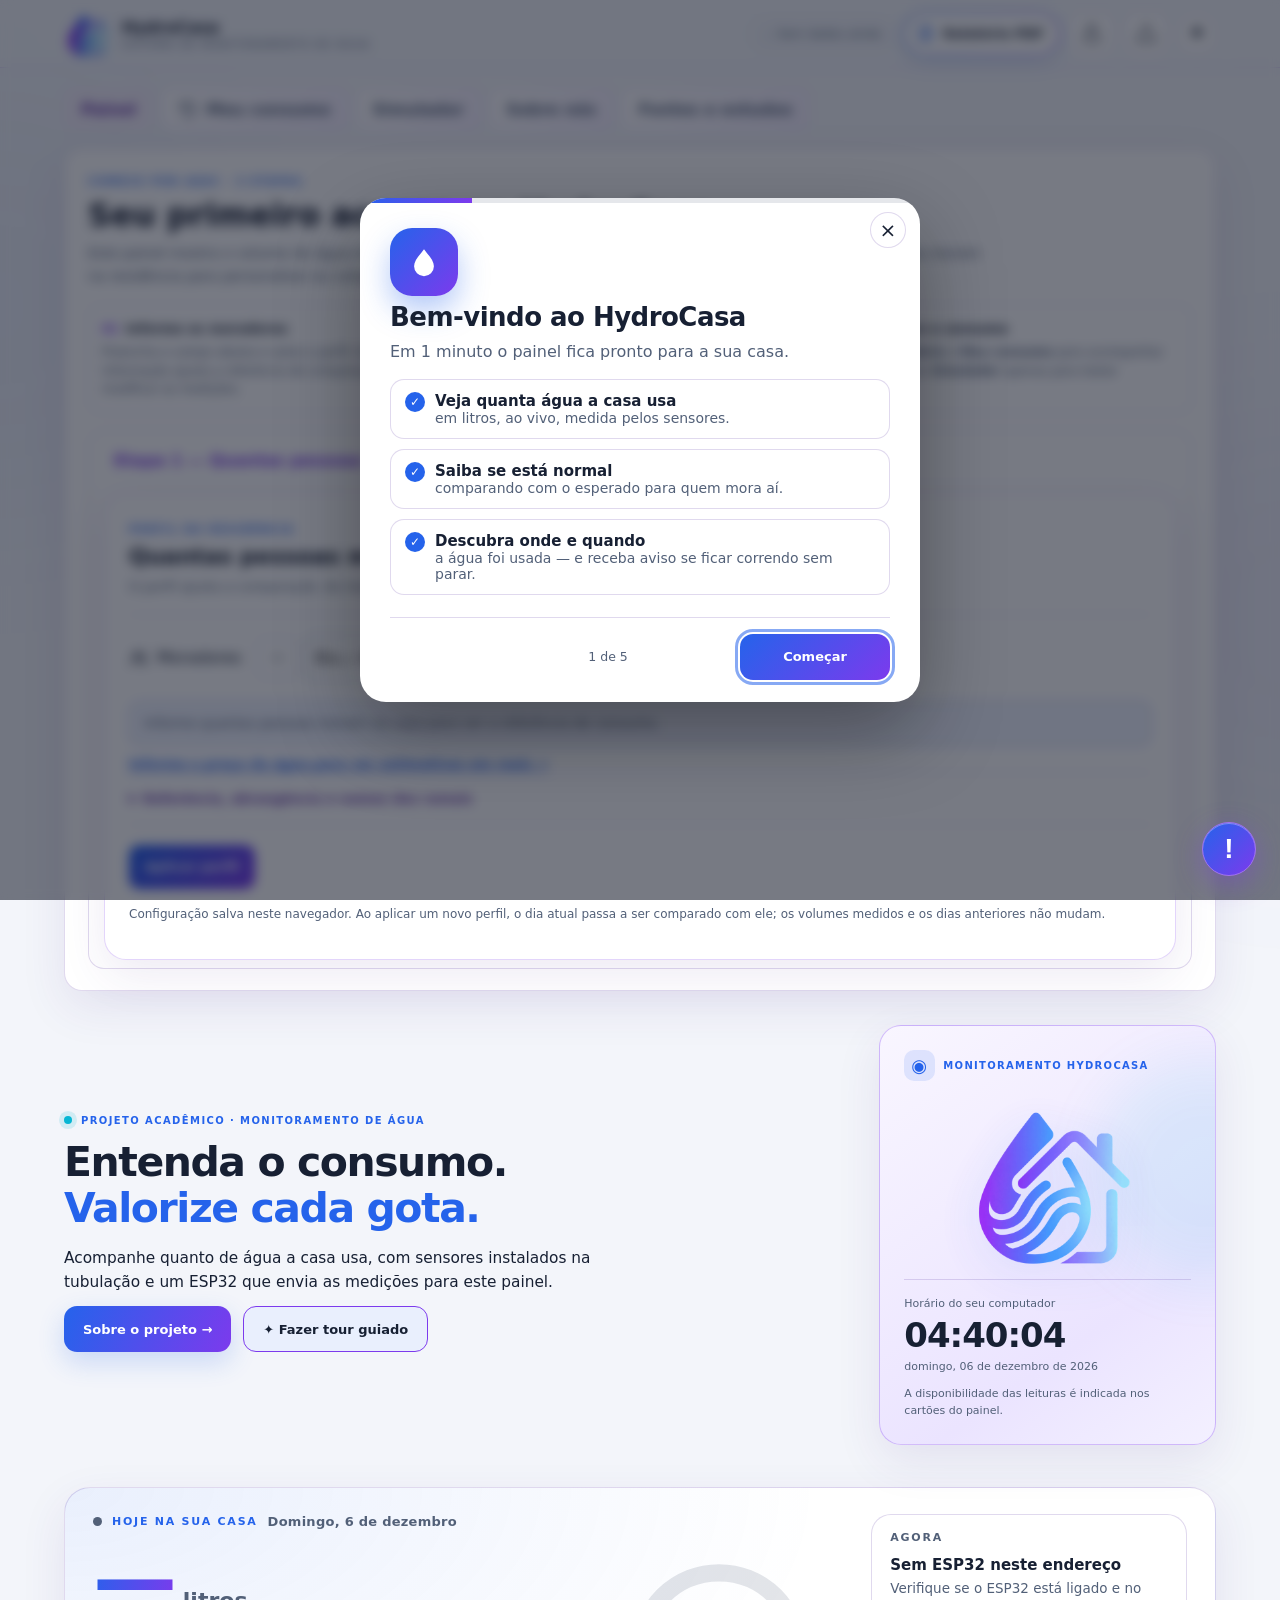
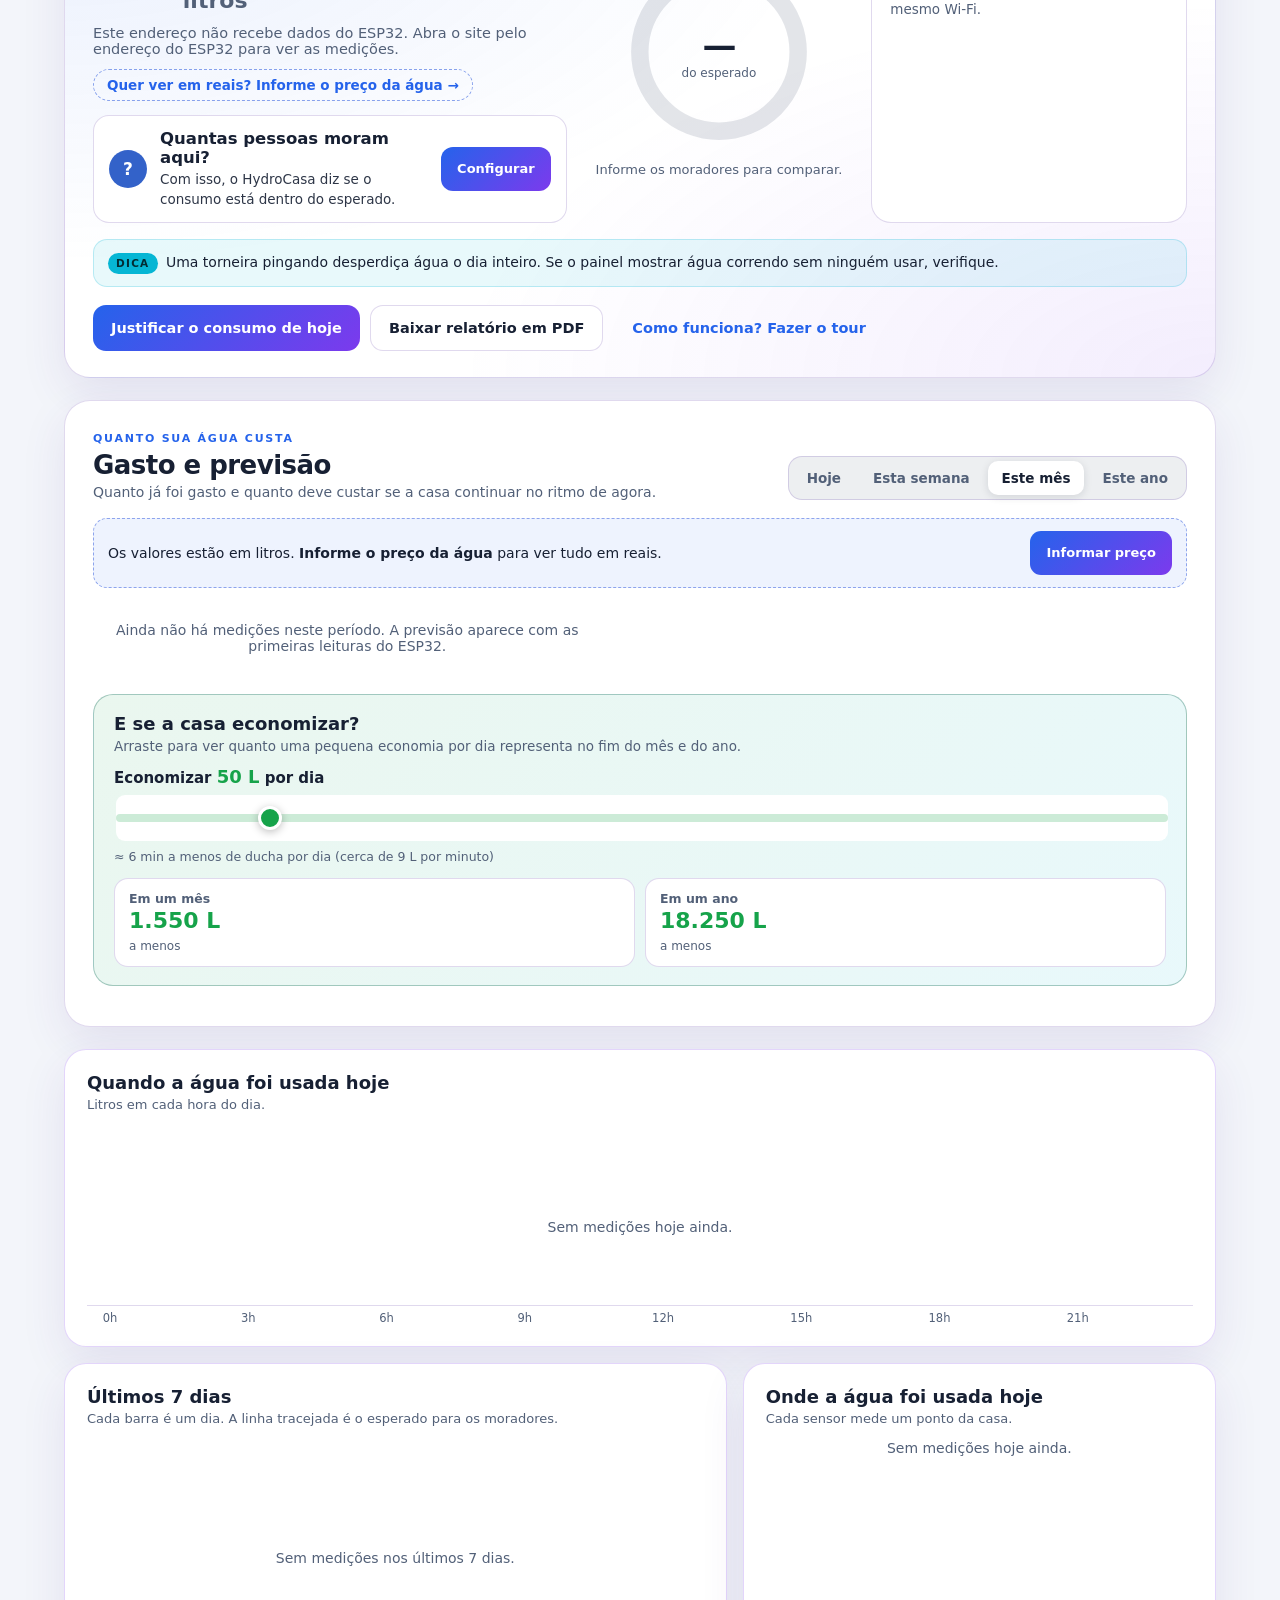
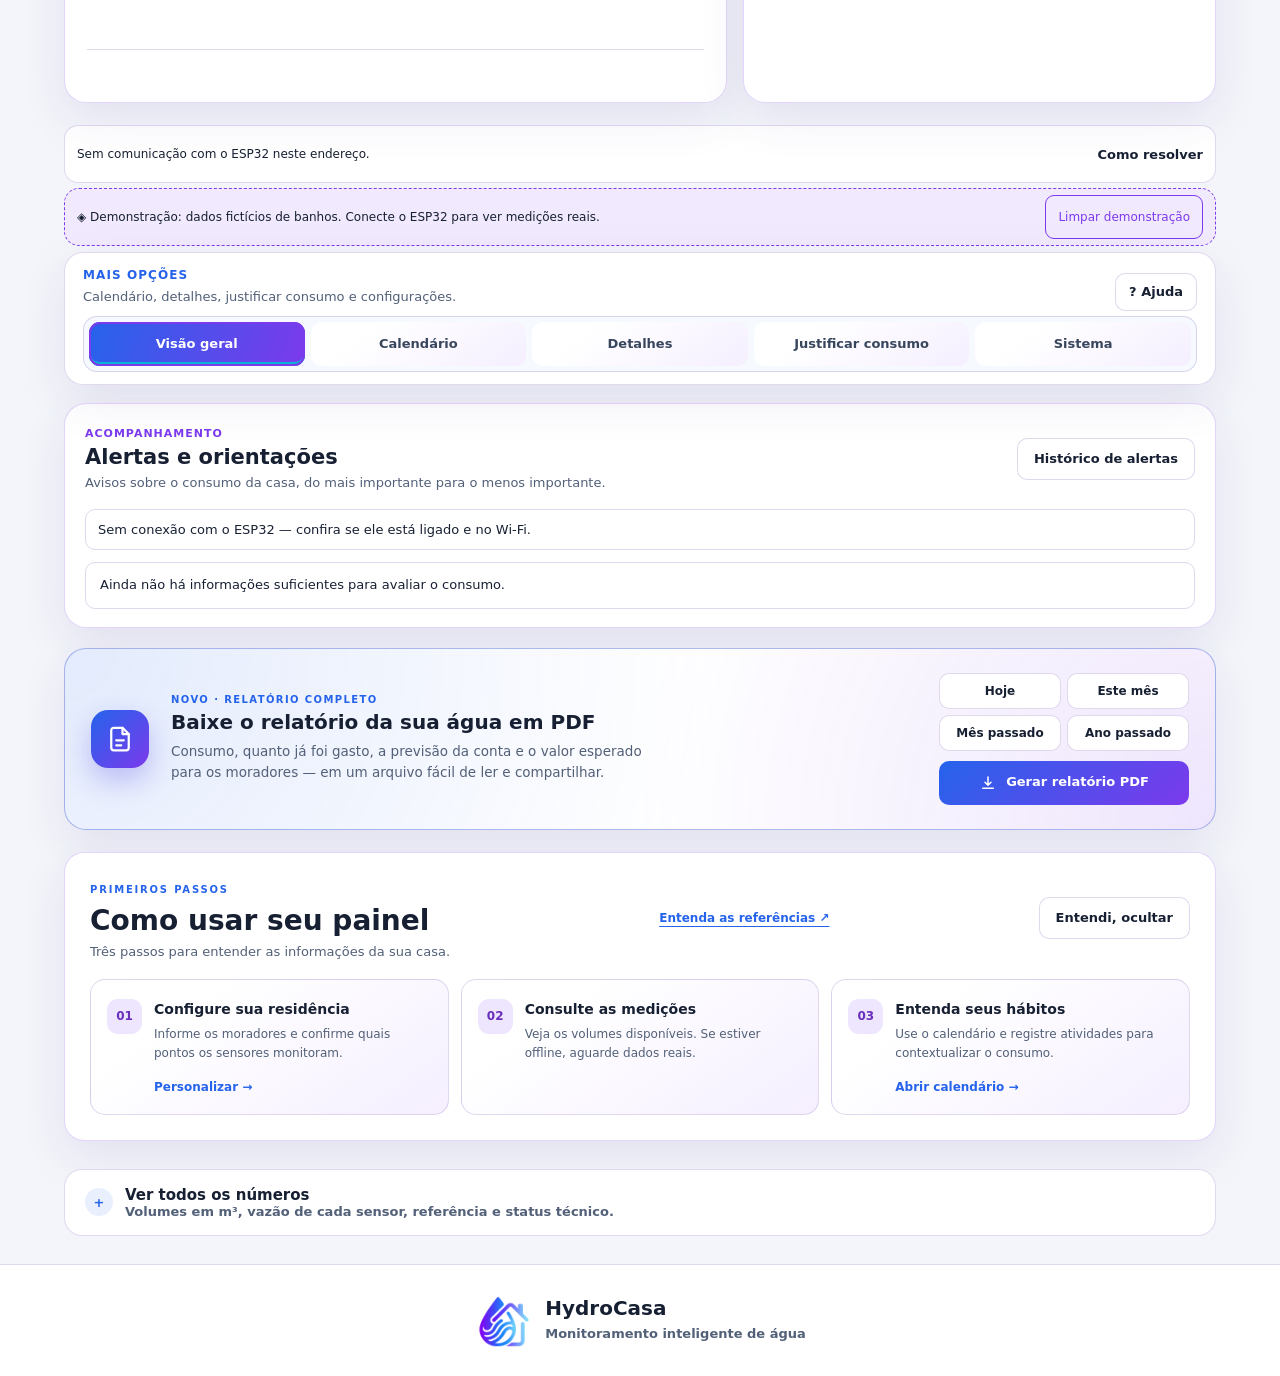
==== commit 444395fc: "feat: quanto sua água custa — previsões por período e textos simples (v1.4.0) - Quadro "Quanto sua á" ====
--- a/HydroCasa_ESP32_LittleFS1.0.0-20261001T112649Z-1-001/HydroCasa_ESP32_LittleFS1.0.0/data/index.html
+++ b/HydroCasa_ESP32_LittleFS1.0.0-20261001T112649Z-1-001/HydroCasa_ESP32_LittleFS1.0.0/data/index.html
@@ -130,10 +130,10 @@
     </details>
   </section>
   <div class="tour-launch-wrap shell tour-inline-access" id="tourLaunchWrap" hidden><button id="openHydroTour" class="tour-launch" type="button" aria-haspopup="dialog"><span aria-hidden="true">✦</span> Conhecer o HydroCasa</button></div>
-    <div class="dashboard-shortcuts-area"><span class="eyebrow">ACESSO RÁPIDO</span><p>Escolha o que deseja consultar no painel.</p>    <nav class="tabs dashboard-shortcuts" aria-label="Seções do painel">
+    <div class="dashboard-shortcuts-area"><span class="eyebrow">MAIS OPÇÕES</span><p>Calendário, detalhes, justificar consumo e configurações.</p>    <nav class="tabs dashboard-shortcuts" aria-label="Seções do painel">
       <button class="tab active" data-panel="dashboard">Visão geral</button>
       <button class="tab" data-panel="calendar">Calendário</button>
-      <button class="tab" data-panel="analysis">Análise</button>
+      <button class="tab" data-panel="analysis">Detalhes</button>
       <button class="tab" data-panel="activities">Justificar consumo</button>
       <button class="tab" data-panel="settings">Sistema</button>
     </nav></div>
@@ -283,16 +283,16 @@
 
     <section id="analysis" class="panel">
       <div class="section-heading">
-        <div><span class="eyebrow">ANÁLISE</span><h2>Relatório inteligente</h2></div>
-        <button class="primary-btn" id="openJustify2">+ Registrar atividade</button>
+        <div><span class="eyebrow">DETALHES</span><h2>Números de hoje em detalhe</h2><p>Medido pelos sensores, estimado pelas atividades e por morador.</p></div>
+        <button class="primary-btn" id="openJustify2">Justificar consumo</button>
       </div>
       <div class="analysis-grid">
-        <article class="glass-card big-number"><span>Volume monitorado</span><strong id="rawAnalysis">—</strong><small>Volume observado nos ramais, em m³.</small></article>
-        <article class="glass-card big-number"><span>Estimativas de atividades</span><strong id="justifiedValue">—</strong><small>Registros informados; não são leituras adicionais dos sensores.</small></article>
-        <article class="glass-card big-number highlight"><span>Volume por morador</span><strong id="contextualValue">—</strong><small>As estimativas não são subtraídas do volume medido.</small></article>
+        <article class="glass-card big-number"><span>Medido hoje pelos sensores</span><strong id="rawAnalysis">—</strong><small>Toda a água que passou pelos sensores hoje (em m³).</small></article>
+        <article class="glass-card big-number"><span>Explicado pelas atividades</span><strong id="justifiedValue">—</strong><small>Soma do que você registrou em “Justificar consumo”. É uma estimativa.</small></article>
+        <article class="glass-card big-number highlight"><span>Por morador</span><strong id="contextualValue">—</strong><small>Medido hoje dividido pelo número de moradores (média, não o uso de cada pessoa).</small></article>
       </div>
       <article class="glass-card report-card">
-        <div class="card-head"><div><h3>Detalhamento por ramal</h3><p>Volume observado hoje; os sensores não identificam atividades sozinhos.</p></div></div>
+        <div class="card-head"><div><h3>Cada ponto da casa</h3><p>Quanto passou por cada sensor hoje.</p></div></div>
         <div id="analysisBars"></div>
       </article>
     </section>
--- a/HydroCasa_ESP32_LittleFS1.0.0-20261001T112649Z-1-001/HydroCasa_ESP32_LittleFS1.0.0/data/inicio.css
+++ b/HydroCasa_ESP32_LittleFS1.0.0-20261001T112649Z-1-001/HydroCasa_ESP32_LittleFS1.0.0/data/inicio.css
@@ -217,3 +217,67 @@
   .hc-wiz-people output{font-size:54px}
 }
 @media (prefers-reduced-motion:reduce){.hc-live-dot,.hc-now li.on i,.hc-leak-icon svg,.hc-now[data-state="flow"] .hc-now-flow svg{animation:none!important}.hc-g-fill,.hc-g-over,.hc-bar-fill,.hc-split-track span{transition:none}.hc-wiz,.hc-wiz-layer,.hc-leak{animation:none}}
+
+/* ---------- Quanto sua água custa ---------- */
+.hc-custo{margin:0 0 22px;padding:26px 28px;border-radius:26px;border:1px solid var(--line);background:var(--surface);box-shadow:var(--shadow);text-align:left}
+body[data-ux-tab]:not([data-ux-tab="dashboard"]) #hcCusto{display:none}
+.hc-custo-head{display:flex;justify-content:space-between;align-items:flex-end;gap:16px;flex-wrap:wrap;margin-bottom:18px}
+.hc-kicker-plain{font-size:11px;font-weight:800;letter-spacing:.16em;color:var(--primary)}
+.hc-custo-head h2{margin:4px 0 4px;font-size:26px;letter-spacing:-.02em}.hc-custo-head p{margin:0;color:var(--muted);font-size:14px}
+.hc-seg{display:flex;gap:4px;padding:4px;border-radius:14px;background:color-mix(in srgb,var(--muted) 10%,transparent);border:1px solid var(--line)}
+.hc-seg button{border:0;background:transparent;border-radius:10px;padding:9px 14px;font-weight:700;font-size:13.5px;color:var(--muted);white-space:nowrap}
+.hc-seg button.on{background:var(--surface2);color:var(--text);box-shadow:0 2px 8px rgba(15,23,42,.12)}
+.hc-price-cta{display:flex;align-items:center;justify-content:space-between;gap:12px;flex-wrap:wrap;padding:12px 14px;border-radius:14px;margin-bottom:16px;background:color-mix(in srgb,var(--primary) 8%,transparent);border:1px dashed color-mix(in srgb,var(--primary) 40%,var(--line));font-size:14px}
+.hc-price-cta .primary-btn{border-radius:11px;padding:9px 16px;font-weight:700}
+.hc-custo-body{display:grid;grid-template-columns:minmax(0,1fr) minmax(0,1.1fr);gap:26px;align-items:center}
+.hc-custo-empty{padding:18px 0}
+.hc-custo-main{padding:20px 22px;border-radius:20px;border:1px solid var(--line);background:var(--surface2);--t:var(--primary)}
+.hc-custo-main[data-tone="ok"]{--t:var(--hc-ok)}.hc-custo-main[data-tone="leve"]{--t:var(--hc-leve)}.hc-custo-main[data-tone="moderado"]{--t:var(--hc-mod)}.hc-custo-main[data-tone="alto"]{--t:var(--hc-alto)}.hc-custo-main[data-tone="extremo"]{--t:var(--hc-ext)}
+.hc-custo-main{border-left:6px solid var(--t)}
+.hc-custo-label{display:block;font-size:13px;font-weight:700;color:var(--muted)}
+.hc-custo-big{display:block;font-size:clamp(40px,5vw,56px);font-weight:800;letter-spacing:-.04em;line-height:1.1;margin:4px 0 2px;font-variant-numeric:tabular-nums}
+.hc-custo-main>small{color:var(--muted);font-size:13px}
+.hc-custo-verdict{margin:14px 0 0;font-size:15px;line-height:1.5}.hc-custo-verdict b{color:var(--t)}
+.hc-custo-goal{margin:6px 0 0;font-size:14px;color:var(--muted)}.hc-custo-goal b{color:var(--text)}
+.hc-custo-progress{height:8px;border-radius:999px;background:color-mix(in srgb,var(--muted) 15%,transparent);margin:16px 0 6px;overflow:hidden}
+.hc-custo-progress span{display:block;height:100%;border-radius:999px;background:var(--t);transition:width .6s ease}
+.hc-custo-prog-label{font-size:12.5px;color:var(--muted)}
+.hc-custo-bars{display:grid;gap:14px}
+.hc-cb-top{display:flex;justify-content:space-between;gap:10px;font-size:14px;margin-bottom:6px}.hc-cb-top b{font-size:17px;font-variant-numeric:tabular-nums}
+.hc-cb-track{height:14px;border-radius:999px;background:color-mix(in srgb,var(--muted) 13%,transparent);overflow:hidden}
+.hc-cb-track i{display:block;height:100%;border-radius:999px;transition:width .6s ease}
+.hc-cb small{display:block;margin-top:4px;font-size:12px;color:var(--muted)}
+.hc-cb-spent i{background:var(--primary)}
+.hc-cb-proj i{background:repeating-linear-gradient(135deg,var(--primary2) 0 8px,color-mix(in srgb,var(--primary2) 70%,#fff) 8px 16px)}
+.hc-cb-exp i{background:var(--hc-ok)}
+.hc-cb-goal i{background:#f59e0b}
+.hc-ritmo{margin-top:24px;padding-top:20px;border-top:1px solid var(--line)}
+.hc-ritmo h3,.hc-sim h3{margin:0;font-size:18px}.hc-ritmo>p,.hc-sim-head p{margin:4px 0 12px;font-size:13.5px;color:var(--muted)}
+.hc-ritmo-grid{display:grid;grid-template-columns:repeat(auto-fit,minmax(150px,1fr));gap:10px}
+.hc-ritmo-grid>div{padding:13px 14px;border-radius:14px;border:1px solid var(--line);background:var(--surface2)}
+.hc-ritmo-grid span{display:block;font-size:12.5px;color:var(--muted);font-weight:600}
+.hc-ritmo-grid b{display:block;font-size:22px;letter-spacing:-.02em;margin:3px 0;font-variant-numeric:tabular-nums}
+.hc-ritmo-grid small{font-size:12px;color:var(--muted);line-height:1.45}
+.hc-ritmo-grid>div.is-up{border-color:color-mix(in srgb,var(--hc-mod) 45%,var(--line));background:color-mix(in srgb,var(--hc-mod) 6%,var(--surface2))}
+.hc-ritmo-grid>div.is-up b{color:var(--hc-mod)}
+.hc-sim{margin-top:22px;padding:18px 20px;border-radius:20px;background:linear-gradient(135deg,color-mix(in srgb,var(--hc-ok) 9%,var(--surface2)),color-mix(in srgb,var(--cyan) 9%,var(--surface2)));border:1px solid color-mix(in srgb,var(--hc-ok) 25%,var(--line))}
+.hc-sim-ctrl{display:flex;flex-direction:column;gap:6px;margin-bottom:14px}
+.hc-sim-ctrl label{font-weight:700;font-size:15px}.hc-sim-ctrl output{color:var(--hc-ok);font-size:18px}
+.hc-sim-ctrl input{width:100%;height:28px;-webkit-appearance:none;appearance:none;background:transparent;cursor:pointer;border:0;box-shadow:none;padding:0}
+.hc-sim-ctrl input::-webkit-slider-runnable-track{height:8px;border-radius:999px;background:color-mix(in srgb,var(--hc-ok) 22%,var(--surface2))}
+.hc-sim-ctrl input::-moz-range-track{height:8px;border-radius:999px;background:color-mix(in srgb,var(--hc-ok) 22%,var(--surface2))}
+.hc-sim-ctrl input::-webkit-slider-thumb{-webkit-appearance:none;width:24px;height:24px;margin-top:-8px;border-radius:50%;background:var(--hc-ok);border:3px solid var(--surface2);box-shadow:0 2px 8px rgba(0,0,0,.25)}
+.hc-sim-ctrl input::-moz-range-thumb{width:20px;height:20px;border-radius:50%;background:var(--hc-ok);border:3px solid var(--surface2)}
+.hc-sim-ctrl input:focus-visible{outline:3px solid color-mix(in srgb,var(--hc-ok) 50%,transparent);outline-offset:4px;border-radius:8px}
+.hc-sim-ctrl small{color:var(--muted);font-size:12.5px}
+.hc-sim-res{display:grid;grid-template-columns:repeat(auto-fit,minmax(160px,1fr));gap:10px}
+.hc-sim-res>div{padding:12px 14px;border-radius:14px;background:var(--surface2);border:1px solid var(--line)}
+.hc-sim-res span{display:block;font-size:12.5px;color:var(--muted);font-weight:600}
+.hc-sim-res b{display:block;font-size:22px;color:var(--hc-ok);margin:2px 0;font-variant-numeric:tabular-nums}
+.hc-sim-res .hc-sim-bill b{color:var(--text);font-size:19px}
+.hc-sim-res small{font-size:12px;color:var(--muted)}
+.hc-custo-note{margin:14px 0 0;font-size:12.5px;color:var(--muted)}
+.hc-inline-link{border:0;background:none;padding:0;color:var(--primary);font-weight:700;text-decoration:underline;font-size:inherit}
+@media (max-width:820px){.hc-custo-body{grid-template-columns:1fr}}
+@media (max-width:700px){.hc-custo{padding:20px 16px;border-radius:22px}.hc-seg{width:100%;overflow-x:auto}.hc-seg button{flex:1;padding:9px 8px}.hc-custo-head h2{font-size:22px}}
+@media (prefers-reduced-motion:reduce){.hc-custo-progress span,.hc-cb-track i{transition:none}}
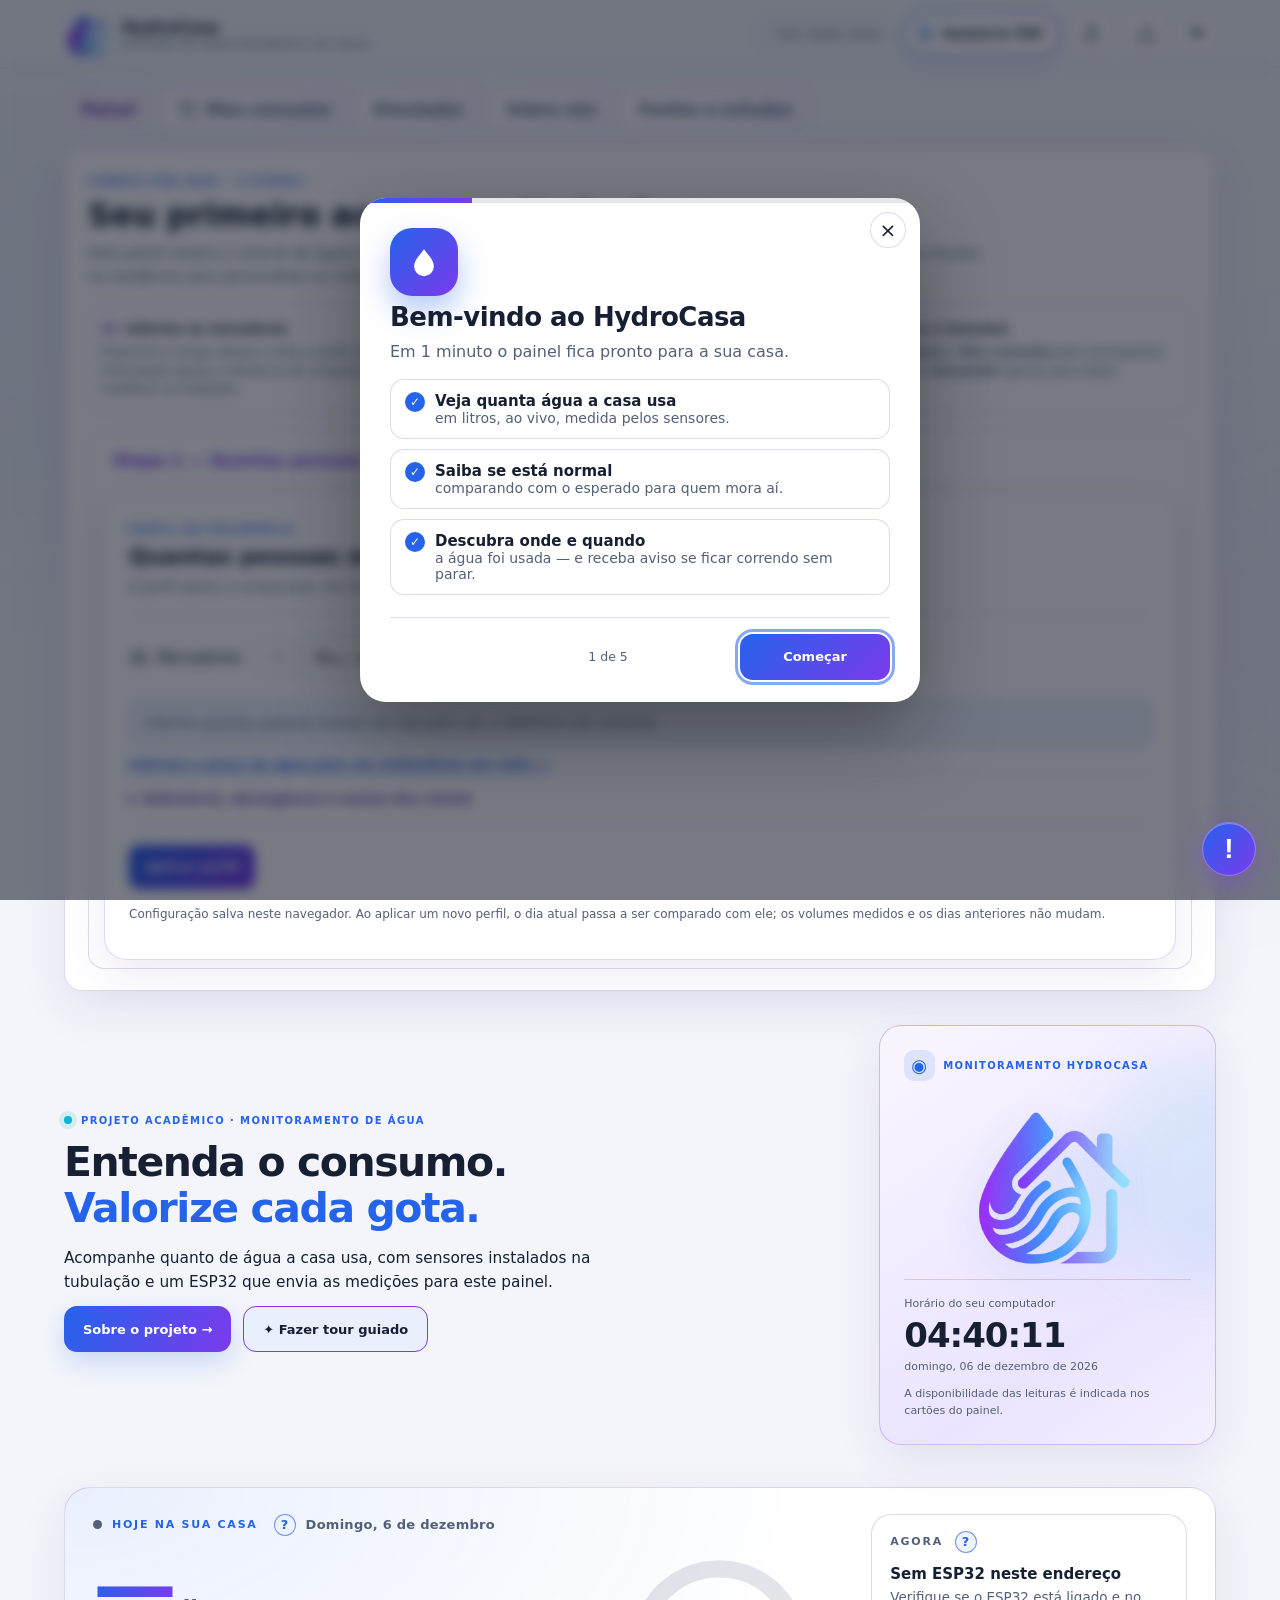
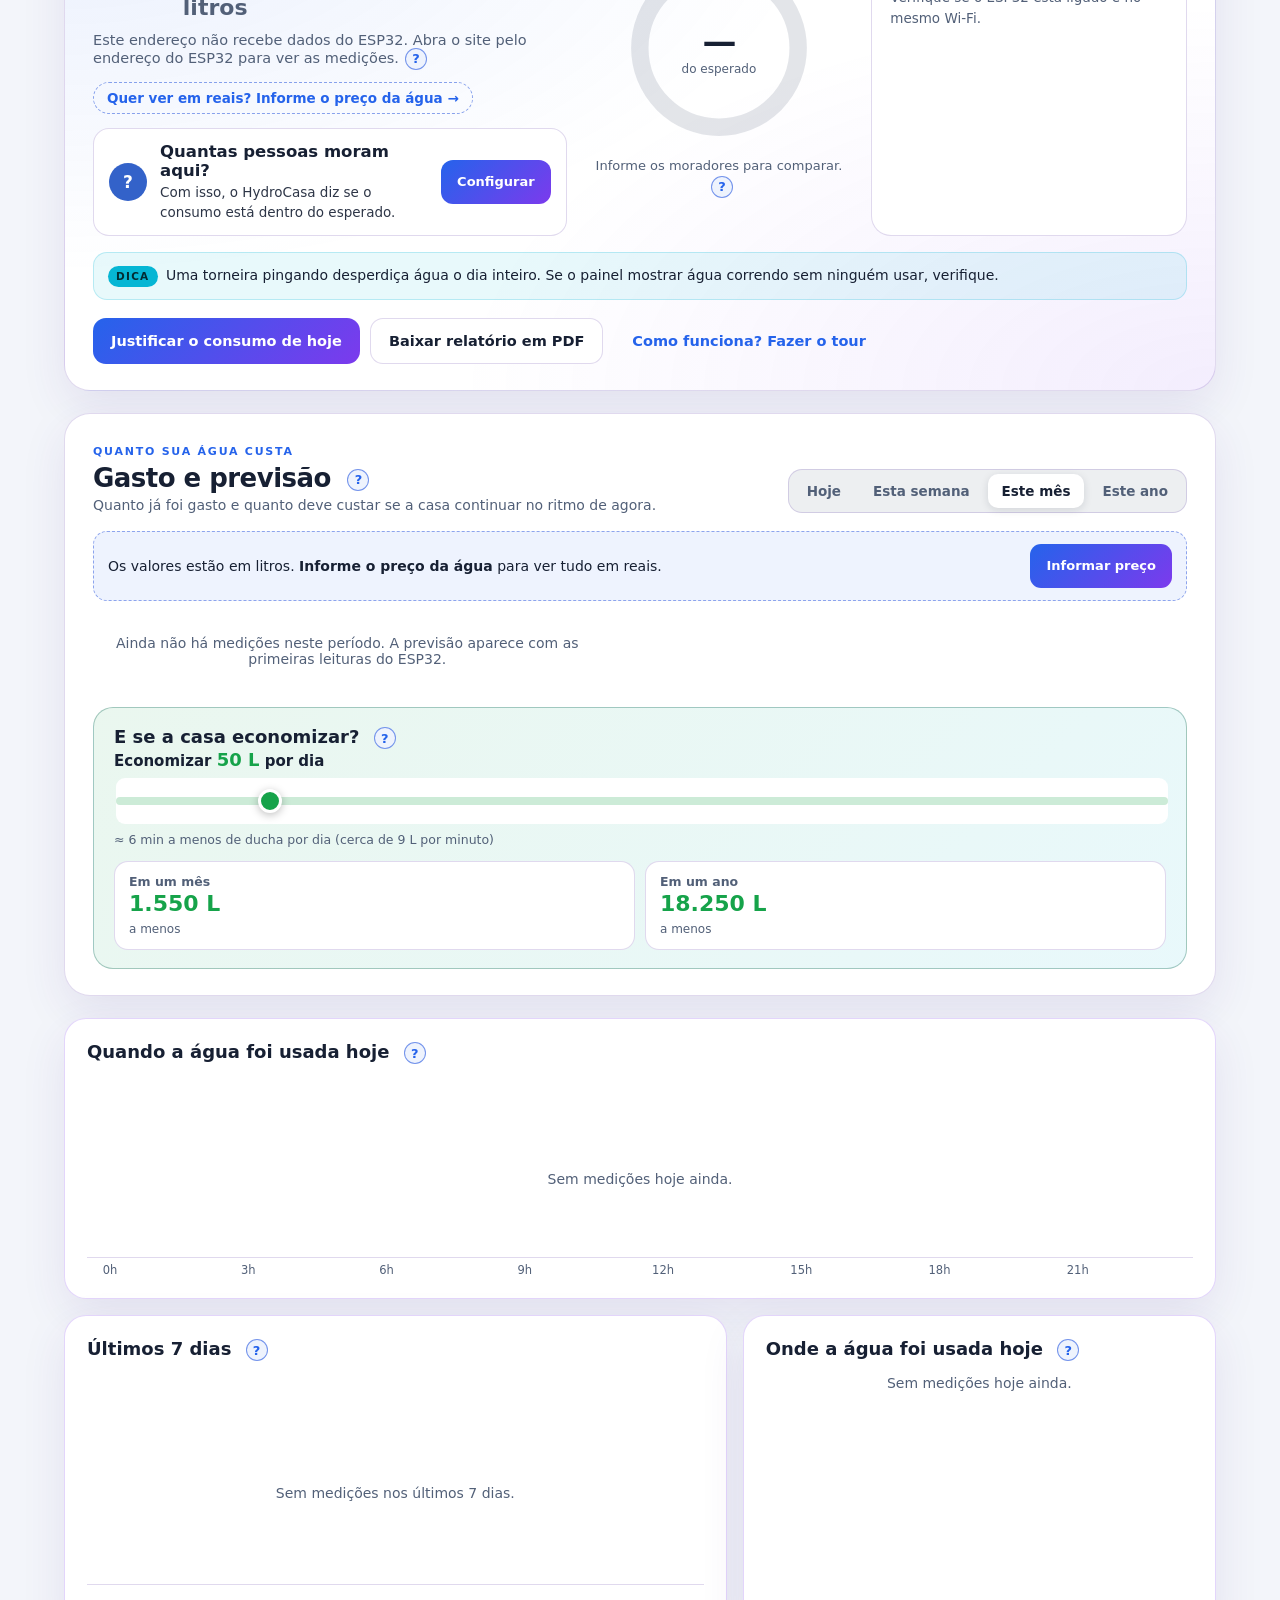
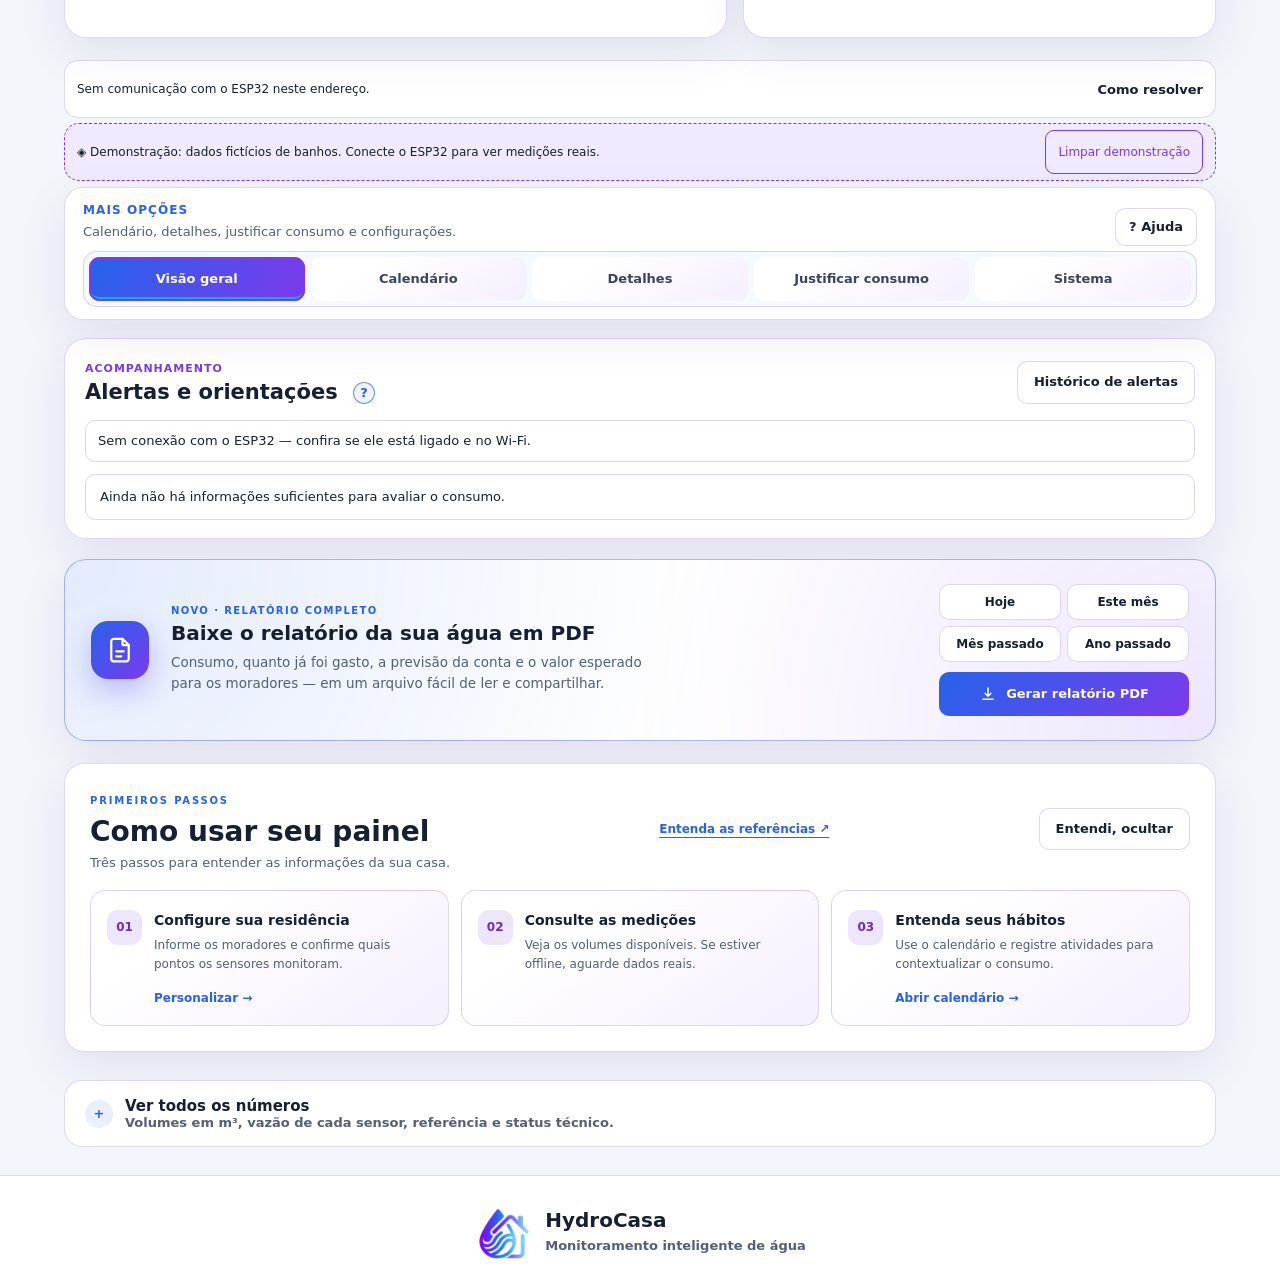
==== commit 0f0dc2c0: "feat: ajuda "?" com explicações detalhadas e tela mais limpa (v1.5.0) - ajuda.js: botão "?" reutiliz" ====
--- a/HydroCasa_ESP32_LittleFS1.0.0-20261001T112649Z-1-001/HydroCasa_ESP32_LittleFS1.0.0/data/index.html
+++ b/HydroCasa_ESP32_LittleFS1.0.0-20261001T112649Z-1-001/HydroCasa_ESP32_LittleFS1.0.0/data/index.html
@@ -203,8 +203,8 @@
 
     <section class="comparison-grid" aria-label="Comparação por morador">
       <article class="glass-card"><span>Referência ilustrativa / dia</span><strong id="householdTarget">—</strong><small id="targetDetail">Configure os moradores.</small></article>
-      <article class="glass-card"><span>Volume monitorado / morador</span><strong id="perPersonValue">—</strong><small id="perPersonDetail">Média do volume registrado por morador.</small><details class="info-tip"><summary aria-label="Mais informações sobre consumo por morador" title="Mais informações">!</summary><div role="tooltip">O volume monitorado dividido pelo número de moradores não informa quanto cada pessoa consumiu. <a href="?pagina=fontes#limitations">Saiba mais</a></div></details></article>
-      <article class="glass-card"><span>Comparação com a referência</span><strong id="comparisonStatus">Aguardando perfil</strong><small id="comparisonDetail">Aguardando referência.</small><details id="comparisonActivityDetails" class="activity-context-details"><summary>Detalhar atividades justificadas</summary><div><p>Nenhuma atividade justificada registrada para hoje.</p></div></details><details class="info-tip"><summary aria-label="Mais informações sobre a comparação de consumo" title="Mais informações">!</summary><div role="tooltip">A faixa percentual é uma convenção ajustável do projeto; não comprova desperdício ou vazamento. <a href="?pagina=fontes#limitations">Saiba mais</a></div></details></article>
+      <article class="glass-card"><span>Volume monitorado / morador</span><strong id="perPersonValue">—</strong><small id="perPersonDetail">Média do volume registrado por morador.</small><details class="info-tip"><summary aria-label="Mais informações sobre consumo por morador" title="Mais informações">?</summary><div role="tooltip">O volume monitorado dividido pelo número de moradores não informa quanto cada pessoa consumiu. <a href="?pagina=fontes#limitations">Saiba mais</a></div></details></article>
+      <article class="glass-card"><span>Comparação com a referência</span><strong id="comparisonStatus">Aguardando perfil</strong><small id="comparisonDetail">Aguardando referência.</small><details id="comparisonActivityDetails" class="activity-context-details"><summary>Detalhar atividades justificadas</summary><div><p>Nenhuma atividade justificada registrada para hoje.</p></div></details><details class="info-tip"><summary aria-label="Mais informações sobre a comparação de consumo" title="Mais informações">?</summary><div role="tooltip">A faixa percentual é uma convenção ajustável do projeto; não comprova desperdício ou vazamento. <a href="?pagina=fontes#limitations">Saiba mais</a></div></details></article>
     </section>
 
 
@@ -303,9 +303,9 @@
     <section id="settings" class="panel">
       <div class="section-heading"><div><span class="eyebrow">CONFIGURAÇÃO</span><h2>Sistema</h2></div></div>
       <div class="settings-grid">
-        <article class="glass-card setting-card"><span>Conectividade</span><strong id="ipInfo">Detectando...</strong><p>O endereço IP aparece quando o ESP32 está conectado à mesma rede.</p></article>
-        <article class="glass-card setting-card"><span>Calibração</span><strong id="calibrationInfo">450 pulsos/L</strong><p>Valor inicial para sensores YF-S201. Calibre com um recipiente medidor.</p></article>
-        <article class="glass-card setting-card"><span>Persistência</span><strong>LittleFS + navegador</strong><p>O ESP32 guarda snapshots e o navegador mantém o histórico visual.</p></article>
+        <article class="glass-card setting-card"><span data-ajuda="É o endereço do ESP32 na rede Wi-Fi. Para abrir o painel em outro aparelho, conecte-o ao mesmo Wi-Fi (2,4 GHz) e digite http:// seguido deste endereço no navegador. Se aparecer “Detectando…”, o ESP32 ainda não respondeu: confira se está ligado e no Wi-Fi certo.">Conectividade</span><strong id="ipInfo">Detectando...</strong></article>
+        <article class="glass-card setting-card"><span data-ajuda="O sensor gera pulsos elétricos conforme a água passa. No modelo YF-S201, cerca de 450 pulsos equivalem a 1 litro, mas cada sensor varia. Para calibrar: passe exatamente 1 litro (uma garrafa medida) e veja quanto o painel marcou. Se marcar, por exemplo, 0,8 L, o fator deve ser ajustado no firmware (HydroCasa.ino).">Calibração</span><strong id="calibrationInfo">450 pulsos/L</strong></article>
+        <article class="glass-card setting-card"><span data-ajuda="O ESP32 guarda os contadores de água. O histórico, o perfil, os preços e as atividades ficam salvos neste navegador. Outro navegador ou celular começa sem esse histórico. “Zerar dados deste navegador” apaga só o que está aqui; o ESP32 continua contando.">Onde os dados ficam</span><strong>ESP32 + este navegador</strong></article>
         <article class="glass-card setting-card"><span>Manutenção</span><strong>Modo técnico</strong><p>O reset remoto está desabilitado até que o ESP32 exija autenticação no próprio dispositivo.</p><details class="technical-area"><summary>Orientações para administradores</summary><p>O firmware deve exigir autorização em <code>/api/reset</code>. Não coloque PIN nem token no código da página. Consulte a documentação de segurança do repositório.</p></details></article>
       </div>
       <article class="glass-card hydro-reset-card" aria-labelledby="hydroResetTitle">
@@ -425,6 +425,7 @@
   <script src="dashboard-ux.js" defer></script>
   <script src="relatorio.js" defer></script>
   <script src="perfil.js" defer></script>
+  <script src="ajuda.js" defer></script>
   <script src="atividades.js" defer></script>
   <script src="inicio.js" defer></script>
 
--- a/HydroCasa_ESP32_LittleFS1.0.0-20261001T112649Z-1-001/HydroCasa_ESP32_LittleFS1.0.0/data/inicio.css
+++ b/HydroCasa_ESP32_LittleFS1.0.0-20261001T112649Z-1-001/HydroCasa_ESP32_LittleFS1.0.0/data/inicio.css
@@ -281,3 +281,24 @@
 @media (max-width:820px){.hc-custo-body{grid-template-columns:1fr}}
 @media (max-width:700px){.hc-custo{padding:20px 16px;border-radius:22px}.hc-seg{width:100%;overflow-x:auto}.hc-seg button{flex:1;padding:9px 8px}.hc-custo-head h2{font-size:22px}}
 @media (prefers-reduced-motion:reduce){.hc-custo-progress span,.hc-cb-track i{transition:none}}
+
+/* ---------- Ajuda "?" (ajuda.js) ---------- */
+.hc-help-wrap{position:relative;display:inline-flex;vertical-align:middle;margin-left:6px;text-transform:none;letter-spacing:normal;font-weight:400}
+.hc-help{width:22px;height:22px;min-width:22px;padding:0;border-radius:50%;border:1.5px solid color-mix(in srgb,var(--primary) 55%,var(--line));background:color-mix(in srgb,var(--primary) 8%,var(--surface2));color:var(--primary);font:800 13px/1 Inter,ui-sans-serif,system-ui,sans-serif;display:inline-grid;place-items:center;cursor:pointer;transition:background .15s,color .15s,transform .15s}
+.hc-help:hover,.hc-help[aria-expanded="true"]{background:var(--primary);color:#fff;border-color:var(--primary)}
+.hc-help:focus-visible{outline:3px solid color-mix(in srgb,var(--primary) 50%,transparent);outline-offset:2px}
+.hc-help-pop{position:absolute;z-index:70;top:calc(100% + 10px);left:50%;transform:translateX(-50%);width:min(360px,80vw);max-height:min(60vh,420px);overflow:auto;padding:16px 38px 16px 16px;border-radius:16px;background:var(--surface2);color:var(--text);border:1px solid var(--line);box-shadow:0 18px 48px rgba(15,23,42,.22);font-size:13.5px;line-height:1.55;font-weight:400;text-align:left;white-space:normal;letter-spacing:normal;text-transform:none;animation:hcHelpIn .16s ease}
+.hc-help-pop[hidden]{display:none}
+@keyframes hcHelpIn{from{opacity:0;margin-top:-4px}}
+.hc-help-pop b{color:var(--text);font-weight:750}
+.hc-help-text{display:block}
+.hc-help-close{position:absolute;top:8px;right:8px;width:26px;height:26px;border-radius:50%;border:0;background:color-mix(in srgb,var(--muted) 14%,transparent);color:var(--muted);font-size:17px;line-height:1;padding:0}
+.hc-help-pop .hc-inline-link{margin-top:6px}
+body.dark .hc-help-pop{box-shadow:0 18px 48px rgba(0,0,0,.5)}
+h2 .hc-help-wrap,h3 .hc-help-wrap{margin-left:8px}
+@media (max-width:600px){
+  .hc-help-pop{position:fixed;left:12px!important;right:12px!important;bottom:12px;top:auto;transform:none!important;width:auto;max-height:65vh;padding:18px 44px 20px 18px;font-size:14.5px;border-radius:20px;box-shadow:0 -10px 50px rgba(15,23,42,.3)}
+  .hc-help{width:26px;height:26px;min-width:26px}
+}
+@media (prefers-reduced-motion:reduce){.hc-help-pop{animation:none}.hc-help{transition:none}}
+.hc-help-text strong{display:block;font-size:14px;font-weight:800;margin-bottom:3px;color:var(--text)}
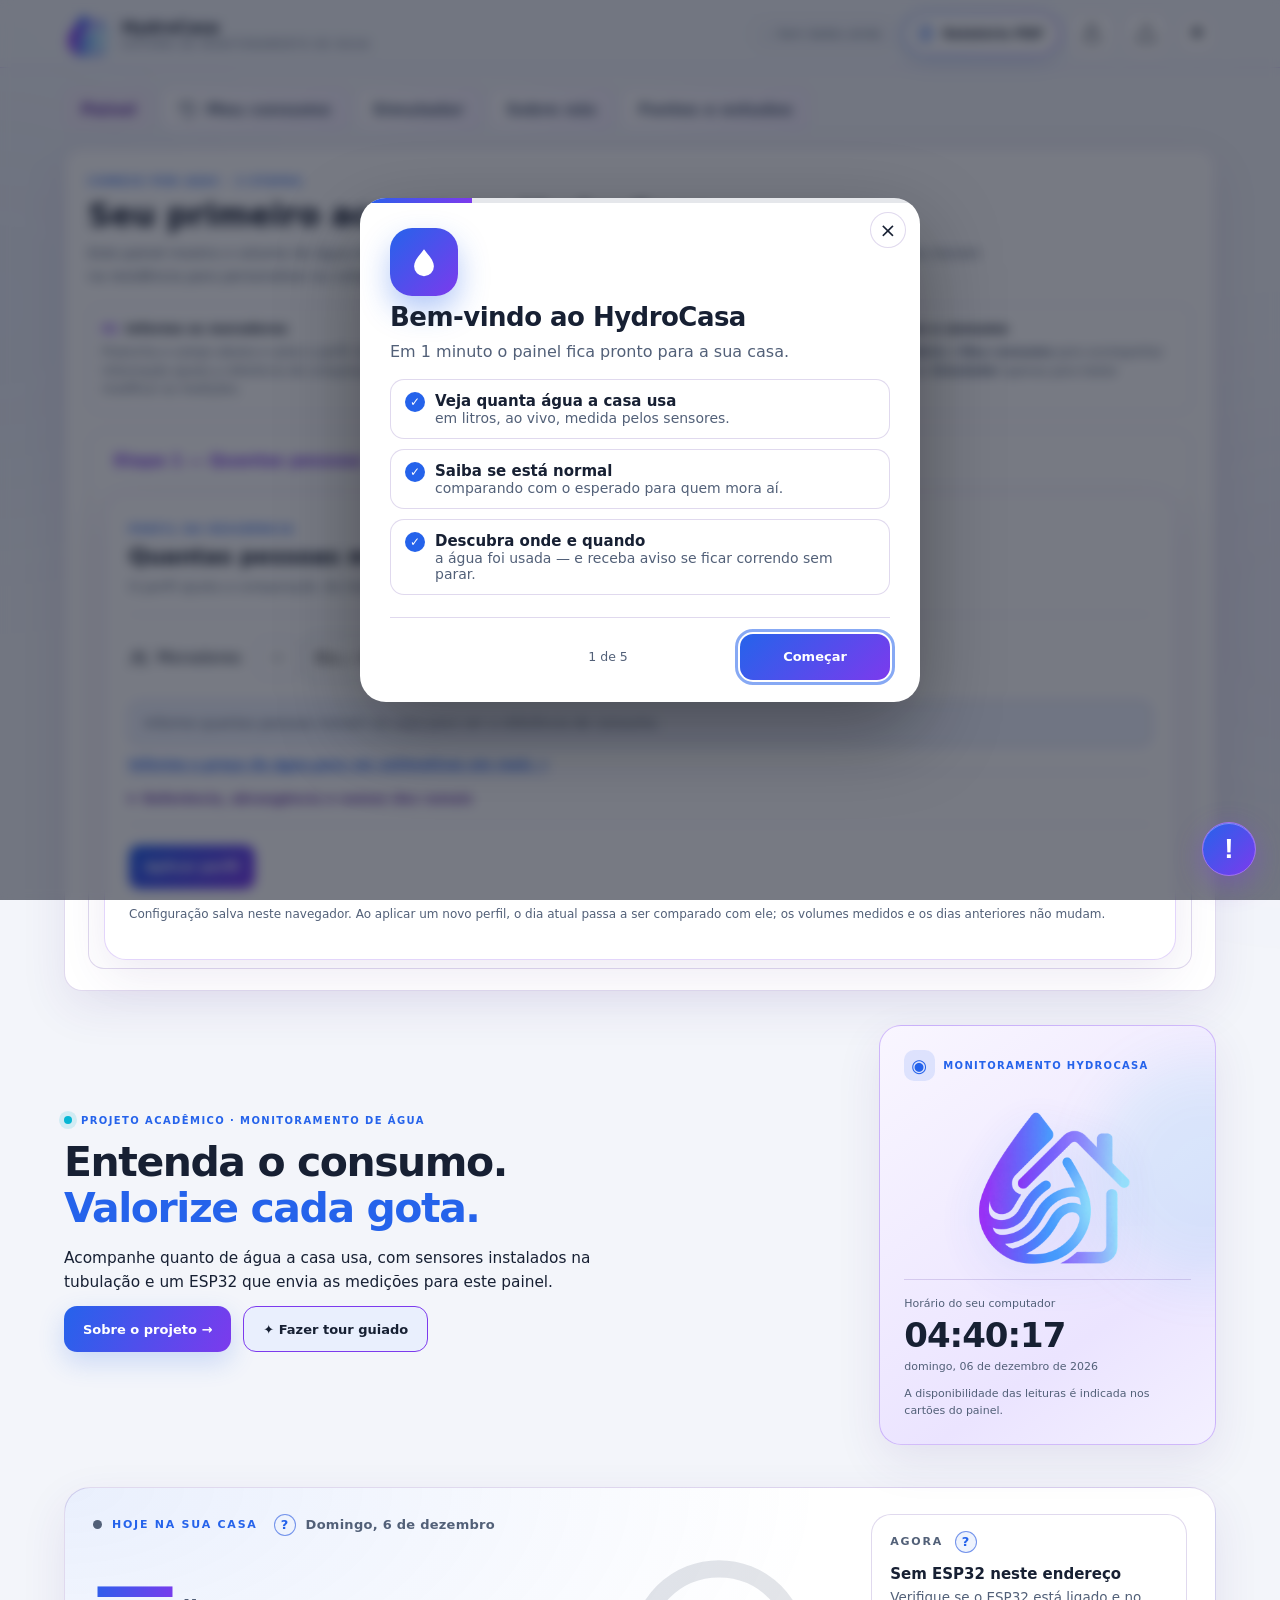
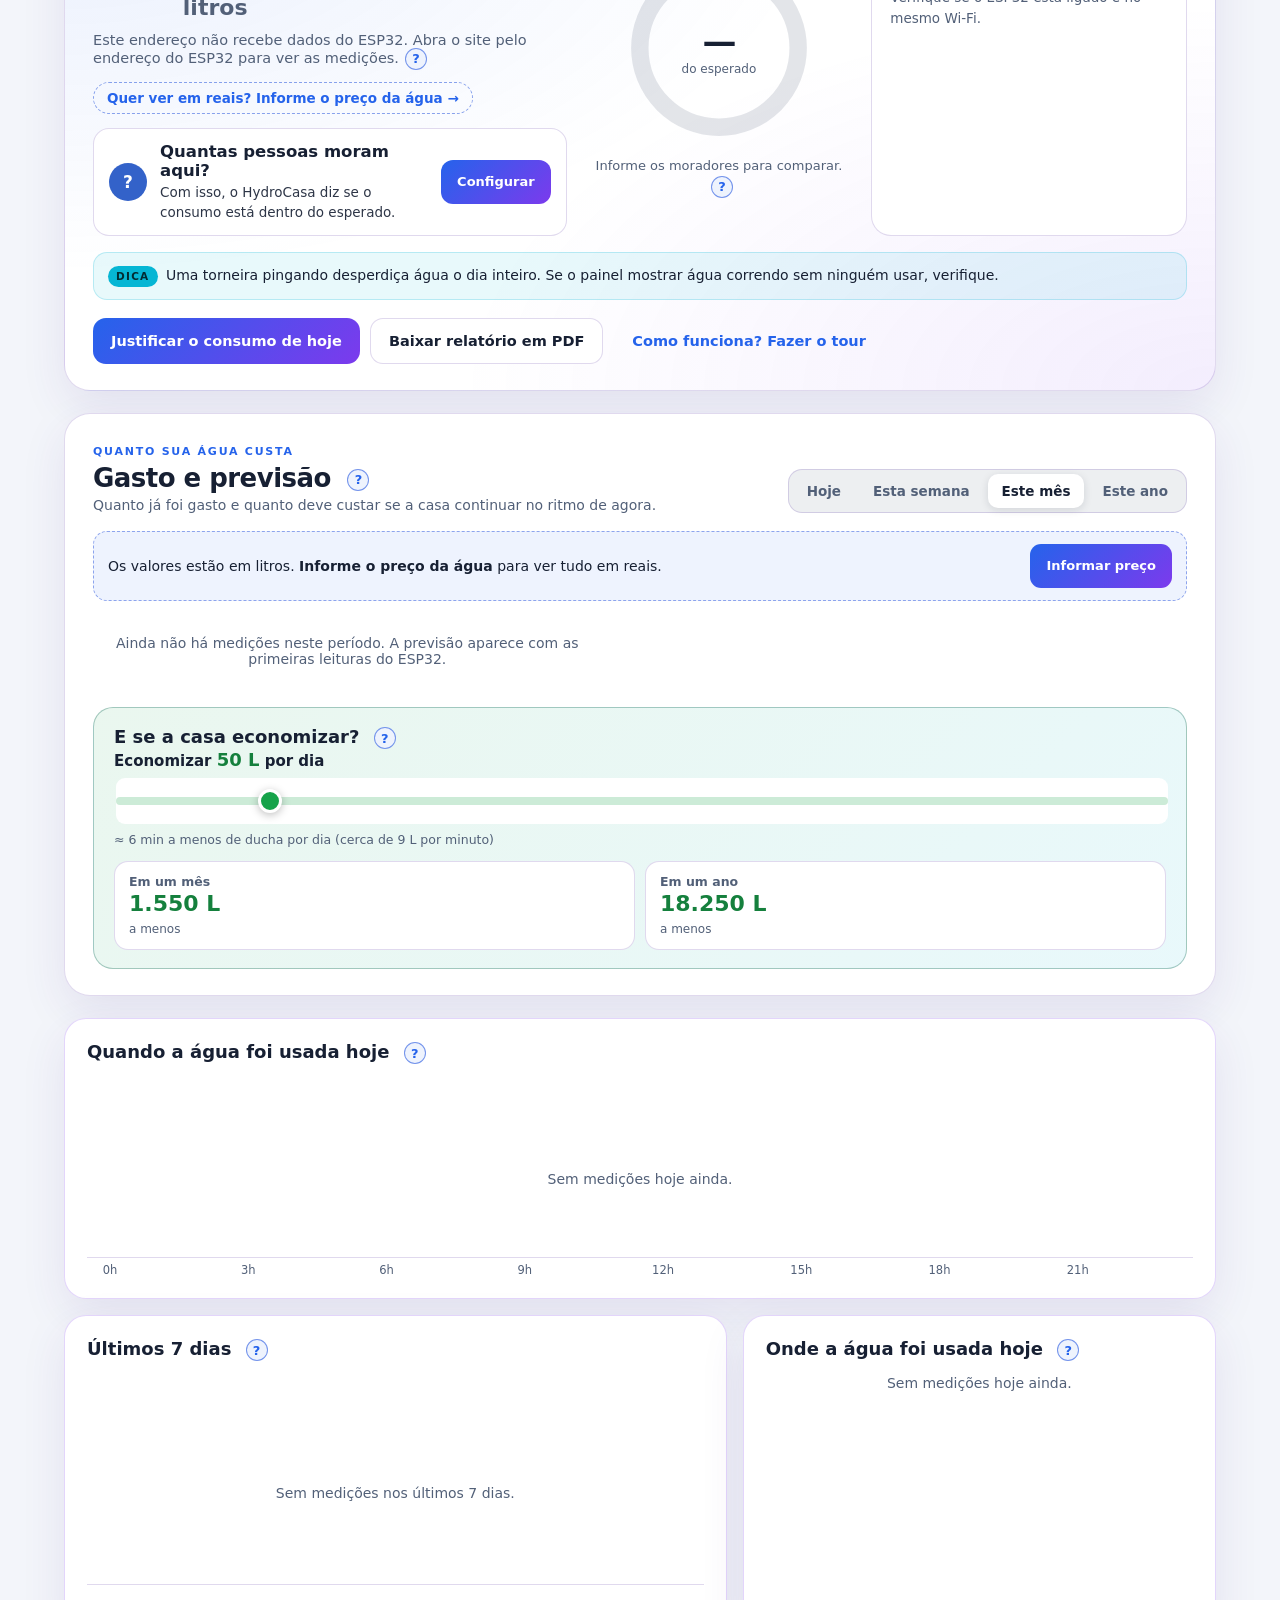
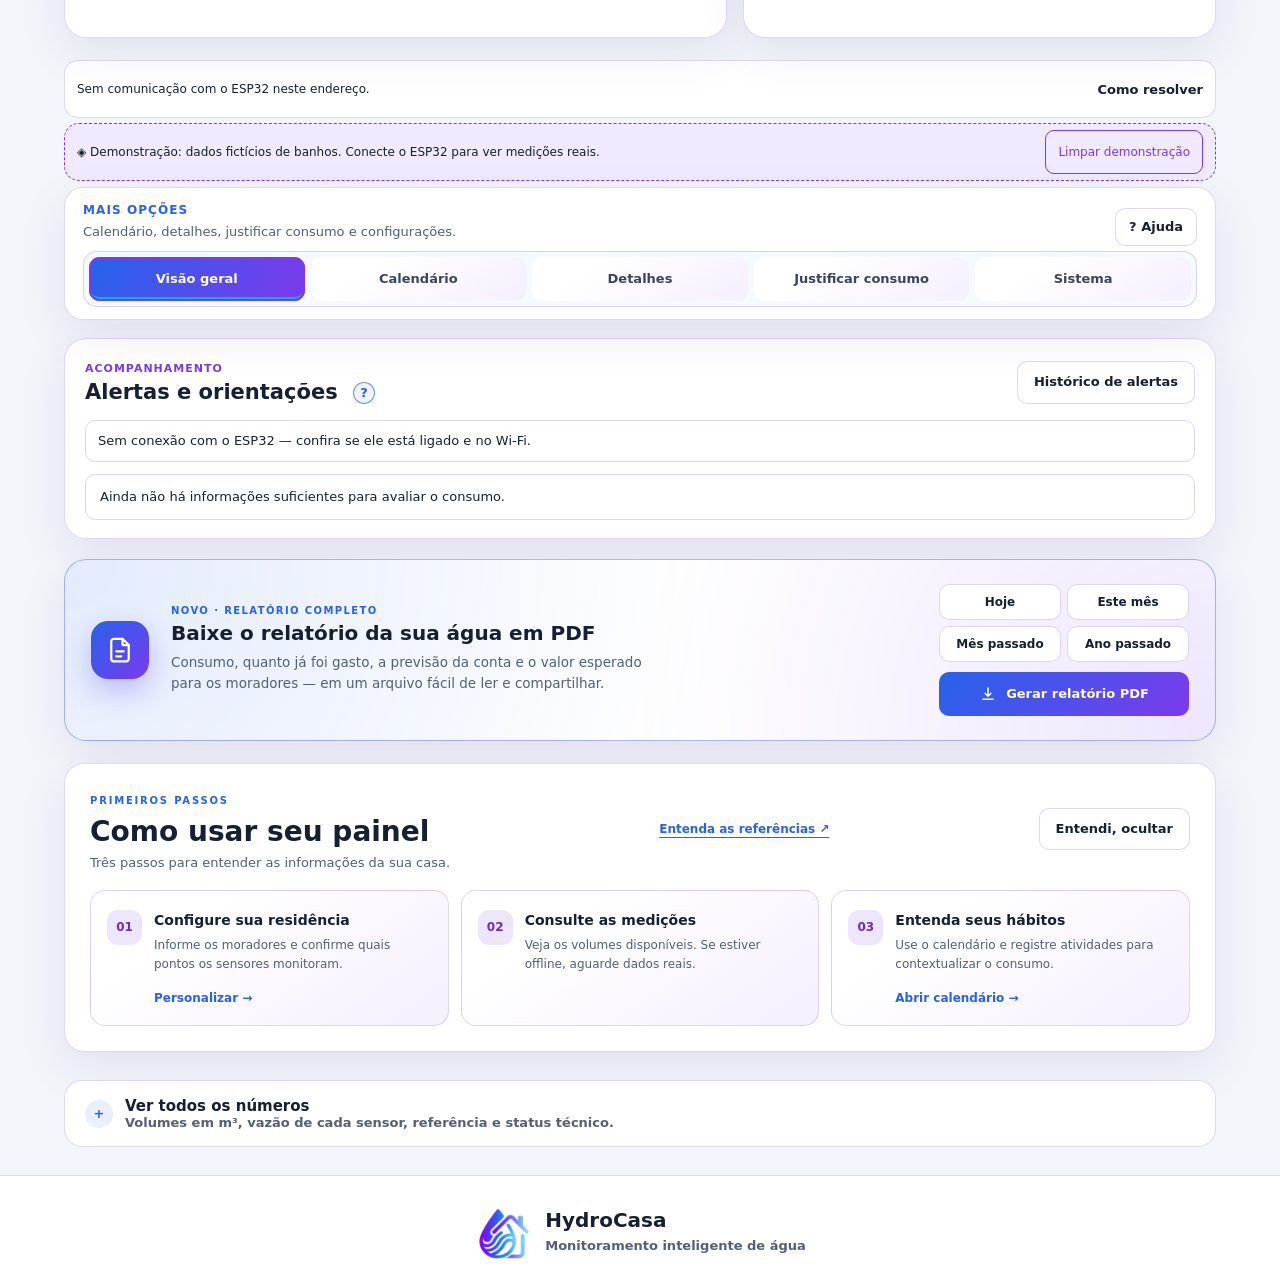
==== commit 3d092997: "feat: Meu consumo e calendário no padrão do Painel, sequência e contraste (v1.6.0) - Meu consumo: li" ====
--- a/HydroCasa_ESP32_LittleFS1.0.0-20261001T112649Z-1-001/HydroCasa_ESP32_LittleFS1.0.0/data/index.html
+++ b/HydroCasa_ESP32_LittleFS1.0.0-20261001T112649Z-1-001/HydroCasa_ESP32_LittleFS1.0.0/data/index.html
@@ -267,17 +267,20 @@
 
     <section id="calendar" class="panel">
       <div class="section-heading">
-        <div><span class="eyebrow">HISTÓRICO</span><h2>Calendário de consumo</h2><p>Baseado na data e hora do computador que está acessando o painel.</p></div>
+        <div><span class="eyebrow">HISTÓRICO</span><h2 data-ajuda="Cada quadrado é um dia, pintado conforme o consumo em relação ao esperado para os moradores: verde dentro, amarelo um pouco acima (até 25%), laranja acima (até 50%) e vermelho bem acima. O número embaixo é o total do dia em litros. Clique num dia para ver o resumo e justificar o consumo. As datas seguem o relógio do computador que está abrindo o painel.">Calendário de consumo</h2><p>Clique num dia para ver o resumo.</p></div>
         <div class="month-nav"><button id="prevMonth">‹</button><strong id="monthTitle">---</strong><button id="nextMonth">›</button></div>
       </div>
       <div class="calendar-card glass-card">
         <div class="weekdays"><span>DOM</span><span>SEG</span><span>TER</span><span>QUA</span><span>QUI</span><span>SEX</span><span>SÁB</span></div>
         <div id="calendarGrid" class="calendar-grid"></div>
       </div>
-      <div class="calendar-key">
-        <span><i class="key-dot empty"></i>Sem informação</span>
-        <span><i class="key-dot future"></i>Aguardando coleta</span>
-        <span><i class="key-dot data"></i>Com dados</span>
+      <div class="calendar-key hc-cal-key">
+        <span><i class="key-dot" data-level="normal"></i>Dentro do esperado</span>
+        <span><i class="key-dot" data-level="leve"></i>Um pouco acima</span>
+        <span><i class="key-dot" data-level="moderado"></i>Acima</span>
+        <span><i class="key-dot" data-level="alto"></i>Bem acima</span>
+        <span><i class="key-dot empty"></i>Sem medição</span>
+        <span>✎ atividades registradas</span>
       </div>
     </section>
 
@@ -327,22 +330,22 @@
   <!-- Página interna: mantém o painel montado para não interromper sua coleta.
        O endereço usa a rota existente; não requer alterações no firmware. -->
   <main class="shell consumption-page" id="consumption-page" hidden>
-    <header class="section-heading"><div><span class="eyebrow">HISTÓRICO DA RESIDÊNCIA</span><h1 tabindex="-1" id="consumptionTitle">Meu consumo</h1><p>Explore as medições do ESP32 e os cenários simulados, identificados separadamente.</p></div><button class="secondary-btn" id="refreshConsumption" type="button">Atualizar histórico</button></header>
-    <p class="history-notice">Dados deste navegador. A coleta do painel continua durante a navegação; fechar o site pode deixar lacunas no histórico. Os períodos abaixo não representam necessariamente dias completos.</p>
-    <section class="glass-card" aria-label="Filtros do histórico">
+    <header class="section-heading"><div><span class="eyebrow">HISTÓRICO DA RESIDÊNCIA</span><h1 tabindex="-1" id="consumptionTitle" data-ajuda="O histórico fica salvo neste navegador. O painel registra as medições enquanto está aberto; se o site ficou fechado ou o ESP32 sem conexão, o dia aparece como parcial e o total pode estar abaixo do real. Dias sem medição não significam consumo zero. Dias simulados (demonstração) aparecem marcados e nunca substituem medições reais.">Meu consumo</h1><p>Seu histórico dia a dia, em litros e em reais.</p></div><button class="secondary-btn" id="refreshConsumption" type="button">Atualizar histórico</button></header>
+        <section class="glass-card" aria-label="Filtros do histórico">
       <form id="historyFilters" class="history-filters">
-        <label>Período<select id="historyPeriod"><option value="today">Hoje</option><option value="week" selected>Últimos 7 dias</option><option value="month">Este mês</option><option value="demo">Período da simulação</option><option value="custom">Personalizado</option></select></label>
+        <label>Período<select id="historyPeriod"><option value="today">Hoje</option><option value="week" selected>Últimos 7 dias</option><option value="month">Este mês</option><option value="demo">Período da demonstração</option><option value="custom">Personalizado</option></select></label>
         <label>De<input type="date" id="historyFrom" required></label><label>Até<input type="date" id="historyTo" required></label>
         <button class="primary-btn" type="submit">Consultar período</button>
       </form><p id="historyFilterMessage" role="status"></p>
     </section>
-    <section class="comparison-grid history-summary" aria-label="Resumo do período">
-      <article class="glass-card"><span>Volume no período</span><strong id="periodVolume">—</strong><small>Soma dos dois ramais no período.</small></article>
-      <article class="glass-card"><span>Média por dia com leitura</span><strong id="periodAverage">—</strong><small>Considera apenas dias com dados, inclusive parciais.</small></article>
-      <article class="glass-card"><span>Dias com leituras</span><strong id="periodCoverage">—</strong><small id="periodCoverageNote">Dias sem dados não são consumo zero.</small></article>
-    </section>
-    <section class="glass-card"><div class="card-head"><div><h2>Evolução por dia</h2><p>Volumes em m³. Azul: ramal 1; violeta: ramal 2. Consulte os valores na tabela.</p></div></div><div id="historyEmpty" class="empty-state" hidden><svg class="ui-icon" aria-hidden="true" focusable="false" viewBox="0 0 24 24" fill="none" stroke="currentColor" stroke-width="1.7" stroke-linecap="round" stroke-linejoin="round"><path d="M3 11a9 9 0 1 1 2 7M3 4v7h7M12 7v5l3 2"/></svg><strong>Ainda não há leituras neste período</strong><p>Consulte outro período ou acompanhe a conexão dos sensores no Painel.</p></div><div id="historyChart" class="history-chart" aria-label="Gráfico diário"></div></section>
-    <section class="glass-card history-table-card"><div class="card-head"><div><h2>Leituras do período</h2><p>Escolha um dia para consultar o perfil, as atividades e a comparação.</p></div></div><div class="history-table-scroll"><table class="history-table"><caption class="sr-only">Volumes por dia e cobertura das leituras</caption><thead><tr><th scope="col">Dia</th><th scope="col">Ramal 1 (m³)</th><th scope="col">Ramal 2 (m³)</th><th scope="col">Total (m³)</th><th scope="col">Cobertura</th><th scope="col">Detalhes</th></tr></thead><tbody id="historyRows"></tbody></table></div></section>
+    <section class="comparison-grid history-summary hc-hist-summary" aria-label="Resumo do período">
+      <article class="glass-card"><span>Total no período</span><strong id="periodVolume">—</strong><small id="periodVolumeNote"></small></article>
+      <article class="glass-card"><span>Média por dia</span><strong id="periodAverage">—</strong><small id="periodAverageNote"></small></article>
+      <article class="glass-card"><span data-ajuda="Dias com medição em que o consumo passou do esperado para os moradores mais a margem de tolerância do perfil (10%, por padrão).">Dias acima do esperado</span><strong id="periodAbove">—</strong><small id="periodAboveNote"></small></article>
+      <article class="glass-card"><span>Dias com medição</span><strong id="periodCoverage">—</strong><small id="periodCoverageNote"></small></article>
+    </section>
+    <section class="glass-card"><div class="card-head"><div><h2 data-ajuda="Cada barra é o total de um dia, colorida conforme o esperado para os moradores: verde dentro, amarelo um pouco acima, laranja acima, vermelho bem acima. A linha tracejada é o esperado. Passe o mouse ou toque numa barra para ver o valor; os detalhes de cada ponto da casa estão na tabela abaixo.">Consumo por dia</h2></div></div><div id="historyEmpty" class="empty-state" hidden><svg class="ui-icon" aria-hidden="true" focusable="false" viewBox="0 0 24 24" fill="none" stroke="currentColor" stroke-width="1.7" stroke-linecap="round" stroke-linejoin="round"><path d="M3 11a9 9 0 1 1 2 7M3 4v7h7M12 7v5l3 2"/></svg><strong>Ainda não há leituras neste período</strong><p>Consulte outro período ou acompanhe a conexão dos sensores no Painel.</p></div><div id="historyChart" class="history-chart" aria-label="Gráfico diário"></div></section>
+    <section class="glass-card history-table-card"><div class="card-head"><div><h2>Dia a dia</h2><p>Clique em “Ver” para o resumo do dia e para justificar o consumo.</p></div></div><div class="history-table-scroll"><table class="history-table"><caption class="sr-only">Consumo por dia, custo, situação e cada ponto da casa</caption><thead><tr><th scope="col">Dia</th><th scope="col">Total</th><th scope="col">Custo</th><th scope="col">Situação</th><th scope="col" id="historyR1Head">Ramal 1</th><th scope="col" id="historyR2Head">Ramal 2</th><th scope="col"><span class="sr-only">Ações</span></th></tr></thead><tbody id="historyRows"></tbody></table></div></section>
     <section class="glass-card history-details" id="historyDayDetails" hidden aria-labelledby="historyDayTitle"><h2 id="historyDayTitle" tabindex="-1">Detalhes do dia</h2><div id="historyDayBody"></div></section>
   </main>
 
@@ -469,41 +472,77 @@
       if(period==='month')start.setDate(1);
       q('historyFrom').value=dateKey(start);q('historyTo').value=dateKey(now);
     }
+    /* Linguagem e cores do Painel: litros, reais e faixas do esperado. */
+    const F=window.HydroFinance;
+    const L=v=>Number.isFinite(v)?(v>0&&v<10?v.toLocaleString('pt-BR',{maximumFractionDigits:1}):Math.round(v).toLocaleString('pt-BR'))+' L':'—';
+    const SHORT={normal:'Dentro',leve:'Um pouco acima',moderado:'Acima',alto:'Bem acima',extremo:'Muito acima'};
+    const WD=['dom','seg','ter','qua','qui','sex','sáb'];
+    function price(){try{const v=F?F.read(localStorage).pricePerM3:null;return Number.isFinite(v)&&v>0?v:null;}catch{return null;}}
+    const money=l=>{const pr=price();return pr&&Number.isFinite(l)?(l/1000*pr).toLocaleString('pt-BR',{style:'currency',currency:'BRL'}):null;};
+    function level(h){
+      const p=(h&&h.profile&&M.maybeProfile(h.profile))||M.maybeProfile(saved.household);
+      if(!h||!p)return {p:p||null,exp:p?p.residents*p.referenceLiters:null,id:null,label:''};
+      const exp=p.residents*p.referenceLiters,t=h.total1+h.total2,lv=F&&exp>0?F.spendingLevel((t/exp-1)*100,p.tolerance):null;
+      return {p,exp,id:lv?lv.id:null,label:lv?lv.label:''};
+    }
+    function names(){const p=M.maybeProfile(saved.household)||M.defaults;return [p.ramal1,p.ramal2];}
     function showDay(day,focus=false){
       const h=viewHistory[day]||saved.history[day];if(!h)return;
       selected=day;q('historyDayDetails').hidden=false;
-      q('historyDayTitle').textContent='Detalhes de '+day.split('-').reverse().join('/');
-      const p=M.maybeProfile(h.profile),result=M.compareDay(h,null,{closed:day<dateKey(new Date())});
+      const d=new Date(day+'T12:00:00'),today=dateKey(new Date());
+      q('historyDayTitle').textContent=d.toLocaleDateString('pt-BR',{weekday:'long',day:'numeric',month:'long',year:'numeric'});
+      const lv=level(h),t=h.total1+h.total2,cost=money(t),[n1,n2]=names();
       const records=Array.isArray(saved.activityRecords?.[day])?saved.activityRecords[day]:[];
-      q('historyDayBody').innerHTML=`<p><b>${h.demo?'Total simulado (fictício)':'Total registrado'}: ${M.m3(h.total1+h.total2)}</b></p><p>${h.demo?'Este cenário foi criado para demonstração e não corresponde a uma leitura do ESP32 nem foi gravado no histórico real.':escape(result.label)+'. A classificação não comprova desperdício ou economia.'}</p><p>${p?escape(p.residents)+' moradores no perfil registrado. Base: '+escape(M.sources[p.referenceMode].name)+'. Referência da casa: '+M.m3(p.residents*p.referenceLiters)+'/dia.':'Sem perfil de moradores registrado para este dia.'}</p><p>${p&&!h.profileMixed?'Volume monitorado por morador: '+M.m3((h.total1+h.total2)/p.residents)+'.':'Não há uma configuração única para calcular o volume por morador.'}</p><p>${h.demo?'Dados fictícios repetidos a partir do padrão semanal personalizado.':`Coleta ${h.partial!==false?'parcial — pode haver consumo não registrado':'marcada como completa'}.`} ${p&&p.scope==='whole'?'Perfil declara cobertura da residência inteira.':'A medição por ramais não representa necessariamente a casa inteira.'}</p><h3>Atividades registradas</h3>${records.length?'<ul>'+records.filter(r=>r&&typeof r==='object').map(r=>'<li><b>'+escape(r.name)+'</b>: estimativa '+M.m3(r.liters)+'; volume manual '+(r.observed==null?'não informado':M.m3(r.observed))+'. Fonte: '+escape(r.sourceName||'Não informada')+'.</li>').join('')+'</ul>':'<p>Nenhuma atividade registrada neste dia.</p>'}<p class="muted-note">Estimativas de atividades não são subtraídas do consumo dos sensores.</p>`;
+      const explained=records.reduce((s,r)=>s+(Number.isFinite(r.liters)&&r.liters>0?r.liters:0),0);
+      q('historyDayBody').innerHTML=`${h.demo?'<p class="hc-demo-note">Dia simulado (demonstração): não é uma leitura do ESP32.</p>':''}
+        <div class="cal-modal-main" data-level="${lv.id||'none'}"><strong>${L(t)}</strong><span>${M.m3(t)}${cost?' · '+cost:''}</span></div>
+        ${lv.exp?`<p class="cal-modal-status" data-level="${lv.id||'none'}"><b>${escape(day===today&&lv.id==='normal'&&t<=lv.exp?'Até agora, dentro do esperado':lv.label)}</b> Esperado: até ${L(lv.exp)} para ${lv.p.residents} morador${lv.p.residents>1?'es':''}.${lv.p.scope==='whole'?'':' Comparação ilustrativa.'}</p>`:'<p class="muted-note">Sem perfil de moradores para comparar este dia.</p>'}
+        <ul class="cal-modal-points"><li><i class="dot d1"></i>${escape(n1)}<b>${L(h.total1)}</b></li><li><i class="dot d2"></i>${escape(n2)}<b>${L(h.total2)}</b></li></ul>
+        ${!h.demo&&day!==today&&h.partial!==false?'<p class="muted-note">Algumas leituras deste dia faltaram, então o total pode estar abaixo do real.</p>':''}
+        <h3 class="cal-modal-sub">O que foi registrado</h3>
+        ${records.length?'<ul class="cal-modal-acts">'+records.filter(r=>r&&typeof r==='object').map(r=>'<li>'+escape(r.name)+'<b>'+L(r.liters)+'</b></li>').join('')+'</ul>'+(t>0?'<p class="muted-note">As atividades explicam '+Math.min(100,Math.round(explained/t*100))+'% da água medida.</p>':''):'<p class="muted-note">Nada registrado neste dia.</p>'}
+        ${h.demo?'':`<div class="cal-modal-actions"><button type="button" class="primary-btn" data-justify-day="${day}">Justificar consumo deste dia</button></div>`}`;
       if(focus)q('historyDayTitle').focus();
     }
     function draw(rows){
-      const w=Math.max(620,rows.length*34),height=220,top=24,bottom=176,scale=Math.max(1,...rows.filter(r=>r.h).map(r=>Math.max(r.h.total1,r.h.total2)));
-      const step=(w-70)/rows.length;
-      let content=`<svg viewBox="0 0 ${w} ${height}" width="${w}" height="${height}" role="img" aria-label="Volumes diários dos ramais; valores exatos na tabela"><text x="8" y="16" fill="currentColor" font-size="12">${M.m3(scale)}</text><path d="M40 ${top}V${bottom}H${w-10}" fill="none" stroke="currentColor" opacity=".25"/>`;
-      rows.forEach((r,i)=>{
-        const x=45+i*step,bw=Math.min(12,step/3);
-        if(r.h){[r.h.total1,r.h.total2].forEach((v,j)=>{const bh=v/scale*(bottom-top);content+=`<rect x="${x+j*(bw+2)}" y="${bottom-bh}" width="${bw}" height="${bh}" fill="${j?'#a855f7':'#3b82f6'}"><title>${r.day}, ramal ${j+1}: ${M.m3(v)}</title></rect>`;});}
-        else content+=`<text x="${x}" y="${bottom-5}" fill="currentColor" font-size="12">—</text>`;
-        if(i%Math.max(1,Math.ceil(rows.length/12))===0)content+=`<text x="${x}" y="200" fill="currentColor" font-size="11">${r.day.slice(8)}/${r.day.slice(5,7)}</text>`;
-      });q('historyChart').innerHTML=content+'</svg>';
+      const exps=rows.map(r=>r.h?level(r.h).exp:null).filter(v=>Number.isFinite(v)),exp=exps.length?exps[exps.length-1]:null;
+      const max=Math.max(exp?exp*1.15:0,...rows.map(r=>r.h?r.h.total1+r.h.total2:0),1);
+      const many=rows.length>14,every=Math.max(1,Math.ceil(rows.length/10)),today=dateKey(new Date());
+      q('historyChart').innerHTML=`<div class="hc-bars hc-bars-hist${many?' is-many':rows.length>7?' is-mid':''}">`+rows.map((r,i)=>{
+        const d=new Date(r.day+'T12:00:00'),t=r.h?r.h.total1+r.h.total2:null,lv=r.h?level(r.h).id:null,show=!many||i%every===0||i===rows.length-1;
+        return `<div class="hc-bar hc-day${r.day===today?' is-now':''}" data-level="${lv||'none'}" style="--h:${t!==null?t/max*100:0}%">${!many&&t!==null?`<span class="hc-val">${L(t)}</span>`:''}<span class="hc-bar-fill"></span>${show?`<span class="hc-day-label">${rows.length<=7?WD[d.getDay()]:''}<small>${String(d.getDate()).padStart(2,'0')}/${String(d.getMonth()+1).padStart(2,'0')}</small></span>`:''}<span class="hc-tt">${d.toLocaleDateString('pt-BR',{weekday:'short',day:'2-digit',month:'2-digit'})}: <b>${t!==null?L(t):'sem medição'}</b>${r.h?.demo?' (simulado)':''}</span></div>`;
+      }).join('')+(exp?`<i class="hc-ref-line" style="bottom:${exp/max*100}%"></i>`:'')+'</div>'
+      +`<div class="hc-legend">${exp?`<span><i class="lg-line"></i>esperado: ${L(exp)} por dia</span>`:''}<span><i class="lg-ok"></i>dentro</span><span><i class="lg-leve"></i>um pouco acima</span><span><i class="lg-up"></i>acima</span><span><i class="lg-high"></i>bem acima</span></div>`;
     }
     function render(){
       try{
         const days=datesBetween(q('historyFrom').value,q('historyTo').value);
         saved=readHistory();viewHistory={...saved.history,...readDemoHistory(saved.history)};const summary=summarize(viewHistory,days);activeDays=days;
-        const demoCount=summary.rows.filter(r=>r.h?.demo).length;
-        q('historyFilterMessage').textContent=summary.count?'Histórico consultado.'+(demoCount?' Inclui '+demoCount+' dia(s) simulados, identificados na tabela; os dados reais foram preservados.':''):'Sem leituras neste período.';q('historyFilterMessage').className='muted-note';
-        q('periodVolume').textContent=summary.count?M.m3(summary.total):'—';q('periodAverage').textContent=M.m3(summary.average);
+        const demoCount=summary.rows.filter(r=>r.h?.demo).length,[n1,n2]=names(),today=dateKey(new Date());
+        q('historyR1Head').textContent=n1;q('historyR2Head').textContent=n2;
+        q('historyFilterMessage').textContent=summary.count?(demoCount?'Inclui '+demoCount+' dia(s) simulados, marcados na tabela.':''):'Sem medições neste período.';q('historyFilterMessage').className='muted-note';
+        const levels=summary.rows.filter(r=>r.h).map(r=>({r,lv:level(r.h)})),above=levels.filter(x=>x.lv.id&&x.lv.id!=='normal').length;
+        const exp=levels.length?levels[levels.length-1].lv.exp:null;
+        q('periodVolume').textContent=summary.count?L(summary.total):'—';
+        q('periodVolumeNote').textContent=summary.count?(money(summary.total)?'≈ '+money(summary.total)+' · '+M.m3(summary.total):M.m3(summary.total)):'';
+        q('periodAverage').textContent=summary.average===null?'—':L(summary.average);
+        q('periodAverageNote').textContent=summary.average===null?'':(money(summary.average)?'≈ '+money(summary.average)+' por dia':'')+(exp?(money(summary.average)?' · ':'')+'esperado: '+L(exp):'');
+        q('periodAbove').textContent=summary.count&&exp?above+' de '+summary.count:'—';
+        q('periodAboveNote').textContent=summary.count&&exp?(above?'dias medidos passaram do esperado':'todos os dias medidos dentro do esperado'):'informe os moradores para comparar';
         q('periodCoverage').textContent=summary.count+' de '+days.length;
-        q('periodCoverageNote').textContent=summary.partial+' dia(s) com coleta parcial; '+(days.length-summary.count)+' sem leituras.';
-        q('historyRows').innerHTML=summary.rows.map(({day,h})=>`<tr class="${h?.demo?'history-demo-row':''}"><th scope="row">${day.split('-').reverse().join('/')}</th><td>${h?M.m3(h.total1):'—'}</td><td>${h?M.m3(h.total2):'—'}</td><td>${h?M.m3(h.total1+h.total2):'—'}</td><td>${h?(h.demo?'Simulação (fictícia)':h.partial!==false?'Coleta parcial':'Completa'):'Sem dados'}</td><td>${h?'<button type="button" class="ghost-btn" data-history-day="'+day+'" aria-label="Ver detalhes de '+day+'">Ver dia</button>':'—'}</td></tr>`).join('');
+        q('periodCoverageNote').textContent=(days.length-summary.count?(days.length-summary.count)+' sem medição':'nenhum dia sem medição')+(summary.partial?' · '+summary.partial+' parcial(is)':'');
+        q('historyRows').innerHTML=summary.rows.map(({day,h})=>{
+          const d=new Date(day+'T12:00:00'),label=`<span class="hc-wd">${WD[d.getDay()]}</span> ${day.slice(8)}/${day.slice(5,7)}`;
+          if(!h)return `<tr class="is-empty"><th scope="row">${label}</th><td colspan="5">Sem medição</td><td></td></tr>`;
+          const t=h.total1+h.total2,lv=level(h),c=money(t);
+          const note=h.demo?'<small>simulado</small>':day===today?'<small>em andamento</small>':h.partial!==false?'<small>parcial</small>':'';
+          return `<tr class="${h.demo?'history-demo-row':''}"><th scope="row">${label}</th><td><b>${L(t)}</b></td><td>${c||'—'}</td><td>${lv.id?`<span class="hc-pill" data-level="${lv.id}">${SHORT[lv.id]}</span>`:'—'}${note}</td><td>${L(h.total1)}</td><td>${L(h.total2)}</td><td><button type="button" class="ghost-btn" data-history-day="${day}" aria-label="Ver o resumo de ${d.toLocaleDateString('pt-BR')}">Ver</button></td></tr>`;
+        }).join('');
         q('historyEmpty').hidden=summary.count>0;
         q('historyChart').hidden=summary.count===0;
         draw(summary.rows);
         if(selected&&activeDays.includes(selected)&&viewHistory[selected])showDay(selected);else{selected=null;q('historyDayDetails').hidden=true;}
-      }catch(e){q('historyEmpty').hidden=true;q('historyChart').hidden=false;q('historyFilterMessage').textContent='Não foi possível consultar o histórico: '+e.message;q('historyFilterMessage').className='form-error';q('historyRows').textContent='';q('historyChart').textContent='Consulta indisponível.';['periodVolume','periodAverage','periodCoverage'].forEach(id=>q(id).textContent='—');q('periodCoverageNote').textContent='';q('historyDayDetails').hidden=true;}
+      }catch(e){q('historyEmpty').hidden=true;q('historyChart').hidden=false;q('historyFilterMessage').textContent='Não foi possível consultar o histórico: '+e.message;q('historyFilterMessage').className='form-error';q('historyRows').textContent='';q('historyChart').textContent='Consulta indisponível.';['periodVolume','periodAverage','periodCoverage','periodAbove'].forEach(id=>{const el=q(id);if(el)el.textContent='—';});['periodCoverageNote','periodVolumeNote','periodAverageNote','periodAboveNote'].forEach(id=>{const el=q(id);if(el)el.textContent='';});q('historyDayDetails').hidden=true;}
     }
     function route(focus=false){
       const param=new URLSearchParams(location.search).get('pagina');
@@ -527,6 +566,8 @@
     q('historyPeriod').addEventListener('change',()=>{userChangedHistoryFilter=true;presets();render();});
     ['historyFrom','historyTo'].forEach(id=>q(id).addEventListener('input',()=>{q('historyPeriod').value='custom';userChangedHistoryFilter=true;}));
     q('historyRows').addEventListener('click',e=>{const button=e.target.closest('[data-history-day]');if(button)showDay(button.dataset.historyDay,true);});
+    // Justificar a partir do histórico: volta ao Painel com o assistente já no dia escolhido.
+    q('historyDayBody').addEventListener('click',e=>{const b=e.target.closest('[data-justify-day]');if(!b)return;history.pushState(null,'','?');route();window.HydroAtividades?.open(b.dataset.justifyDay);});
     q('refreshConsumption').addEventListener('click',render);
     window.addEventListener('storage',e=>{if(e.key==='hydrocasa_ledger_v2'&&!q('consumption-page').hidden)render();});
     presets();route();
--- a/HydroCasa_ESP32_LittleFS1.0.0-20261001T112649Z-1-001/HydroCasa_ESP32_LittleFS1.0.0/data/consumption-status.css
+++ b/HydroCasa_ESP32_LittleFS1.0.0-20261001T112649Z-1-001/HydroCasa_ESP32_LittleFS1.0.0/data/consumption-status.css
@@ -27,7 +27,7 @@
 body[data-gasto] .metric-primary{box-shadow:0 0 0 1px color-mix(in srgb,var(--gasto) 18%,transparent),var(--shadow)}
 .gasto-faixa{display:flex;align-items:center;gap:10px;flex-wrap:wrap;padding:9px 5vw;font-size:13px;line-height:1.45;color:var(--text);background:color-mix(in srgb,var(--gasto,#eab308) 13%,var(--surface2));border-bottom:1px solid color-mix(in srgb,var(--gasto,#eab308) 30%,var(--line))}
 .gasto-faixa[hidden]{display:none}
-.gasto-faixa strong{color:color-mix(in srgb,var(--gasto) 75%,var(--text))}
+.gasto-faixa strong{color:color-mix(in srgb,var(--gasto) 45%,var(--text))}
 body.dark .gasto-faixa strong{color:color-mix(in srgb,var(--gasto) 55%,#fff)}
 .gasto-faixa-dot{width:10px;height:10px;border-radius:50%;background:var(--gasto);box-shadow:0 0 0 4px color-mix(in srgb,var(--gasto) 22%,transparent)}
 body[data-gasto="extremo"] .gasto-faixa-dot{animation:gasto-pulse 1.8s ease-in-out infinite}
--- a/HydroCasa_ESP32_LittleFS1.0.0-20261001T112649Z-1-001/HydroCasa_ESP32_LittleFS1.0.0/data/inicio.css
+++ b/HydroCasa_ESP32_LittleFS1.0.0-20261001T112649Z-1-001/HydroCasa_ESP32_LittleFS1.0.0/data/inicio.css
@@ -1,6 +1,6 @@
 /* Página inicial para leigos (inicio.js). */
-:root{--hc-ok:#16a34a;--hc-ok-bg:#ecfdf3;--hc-leve:#ca8a04;--hc-leve-bg:#fefce8;--hc-mod:#ea580c;--hc-mod-bg:#fff4ec;--hc-alto:#dc2626;--hc-alto-bg:#fff1f1;--hc-ext:#991b1b;--hc-ext-bg:#fde8e8;--hc-s1:#2563eb;--hc-s2:#8b5cf6}
-body.dark{--hc-ok:#4ade80;--hc-ok-bg:#0f2a1c;--hc-leve:#facc15;--hc-leve-bg:#2a2610;--hc-mod:#fb923c;--hc-mod-bg:#2e1d10;--hc-alto:#f87171;--hc-alto-bg:#331a1d;--hc-ext:#fca5a5;--hc-ext-bg:#3a1416;--hc-s1:#60a5fa;--hc-s2:#a78bfa}
+:root{--hc-leve-txt:#854d0e;--hc-mod-txt:#c2410c;--hc-ok-txt:#15803d;--hc-ok:#16a34a;--hc-ok-bg:#ecfdf3;--hc-leve:#ca8a04;--hc-leve-bg:#fefce8;--hc-mod:#ea580c;--hc-mod-bg:#fff4ec;--hc-alto:#dc2626;--hc-alto-bg:#fff1f1;--hc-ext:#991b1b;--hc-ext-bg:#fde8e8;--hc-s1:#2563eb;--hc-s2:#8b5cf6}
+body.dark{--hc-leve-txt:#fde047;--hc-mod-txt:#fdba74;--hc-ok-txt:#86efac;--hc-ok:#4ade80;--hc-ok-bg:#0f2a1c;--hc-leve:#facc15;--hc-leve-bg:#2a2610;--hc-mod:#fb923c;--hc-mod-bg:#2e1d10;--hc-alto:#f87171;--hc-alto-bg:#331a1d;--hc-ext:#fca5a5;--hc-ext-bg:#3a1416;--hc-s1:#60a5fa;--hc-s2:#a78bfa}
 /* Com o perfil pronto, a página começa direto pelos números; a apresentação fica no primeiro acesso. */
 body.hc-perfil-ok #dashboard-page .hero-premium,body.hc-perfil-ok #dashboard-page .getting-started{display:none!important}
 body[data-ux-tab]:not([data-ux-tab="dashboard"]) #hojeResumo,body[data-ux-tab]:not([data-ux-tab="dashboard"]) #usoGraficos,body[data-ux-tab]:not([data-ux-tab="dashboard"]) .hc-tecnico{display:none}
@@ -29,9 +29,9 @@
 .hc-verdict b{display:block;font-size:16.5px}.hc-verdict small b{display:inline;font-size:inherit}.hc-verdict small{display:block;font-size:13.5px;line-height:1.5;color:inherit;opacity:.9;margin-top:2px}
 .hc-verdict .primary-btn{margin-left:auto;padding:10px 16px;border-radius:12px;font-weight:700;flex:none}
 .hc-v-icon{flex:none;width:38px;height:38px;border-radius:50%;display:grid;place-items:center;font-weight:900;font-size:17px;color:#fff;background:var(--muted)}
-.hc-verdict[data-tone="ok"]{background:var(--hc-ok-bg);color:var(--hc-ok);border-color:color-mix(in srgb,var(--hc-ok) 28%,transparent)}.hc-verdict[data-tone="ok"] .hc-v-icon{background:var(--hc-ok)}
-.hc-verdict[data-tone="leve"]{background:var(--hc-leve-bg);color:color-mix(in srgb,var(--hc-leve) 75%,var(--text));border-color:color-mix(in srgb,var(--hc-leve) 35%,transparent)}.hc-verdict[data-tone="leve"] .hc-v-icon{background:var(--hc-leve)}
-.hc-verdict[data-tone="moderado"]{background:var(--hc-mod-bg);color:var(--hc-mod);border-color:color-mix(in srgb,var(--hc-mod) 30%,transparent)}.hc-verdict[data-tone="moderado"] .hc-v-icon{background:var(--hc-mod)}
+.hc-verdict[data-tone="ok"]{background:var(--hc-ok-bg);color:var(--hc-ok-txt);border-color:color-mix(in srgb,var(--hc-ok) 28%,transparent)}.hc-verdict[data-tone="ok"] .hc-v-icon{background:var(--hc-ok)}
+.hc-verdict[data-tone="leve"]{background:var(--hc-leve-bg);color:var(--hc-leve-txt);border-color:color-mix(in srgb,var(--hc-leve) 35%,transparent)}.hc-verdict[data-tone="leve"] .hc-v-icon{background:var(--hc-leve)}
+.hc-verdict[data-tone="moderado"]{background:var(--hc-mod-bg);color:var(--hc-mod-txt);border-color:color-mix(in srgb,var(--hc-mod) 30%,transparent)}.hc-verdict[data-tone="moderado"] .hc-v-icon{background:var(--hc-mod)}
 .hc-verdict[data-tone="alto"]{background:var(--hc-alto-bg);color:var(--hc-alto);border-color:color-mix(in srgb,var(--hc-alto) 30%,transparent)}.hc-verdict[data-tone="alto"] .hc-v-icon{background:var(--hc-alto)}
 .hc-verdict[data-tone="extremo"]{background:var(--hc-ext-bg);color:var(--hc-ext);border-color:color-mix(in srgb,var(--hc-ext) 35%,transparent)}.hc-verdict[data-tone="extremo"] .hc-v-icon{background:var(--hc-ext)}
 .hc-verdict[data-tone="neutral"] .hc-v-icon{background:color-mix(in srgb,var(--primary) 70%,var(--muted))}
@@ -67,7 +67,7 @@
 /* Fatos, dica, ações */
 .hc-facts{display:grid;grid-template-columns:repeat(auto-fit,minmax(170px,1fr));gap:10px;margin:22px 0 0}
 .hc-facts>div{padding:12px 14px;border-radius:14px;background:color-mix(in srgb,var(--surface2) 80%,transparent);border:1px solid var(--line)}
-.hc-facts span{display:block;font-size:12px;color:var(--muted)}.hc-facts b{display:block;font-size:20px;letter-spacing:-.02em;margin:2px 0}.hc-facts small{font-size:12px;color:var(--muted)}
+.hc-facts>div>span{display:block;font-size:12px;color:var(--muted)}.hc-facts>div>b{display:block;font-size:20px;letter-spacing:-.02em;margin:2px 0}.hc-facts>div>small{font-size:12px;color:var(--muted)}
 .hc-tip{margin:16px 0 0;font-size:14px;line-height:1.55;padding:12px 14px;border-radius:14px;background:color-mix(in srgb,var(--cyan) 9%,transparent);border:1px solid color-mix(in srgb,var(--cyan) 22%,transparent)}
 .hc-tip-label{display:inline-block;font-size:10.5px;font-weight:800;letter-spacing:.12em;text-transform:uppercase;padding:2px 8px;border-radius:999px;background:var(--cyan);color:#022c33;margin-right:4px}
 .hc-actions{display:flex;flex-wrap:wrap;gap:10px;margin-top:18px}
@@ -237,7 +237,8 @@
 .hc-custo-label{display:block;font-size:13px;font-weight:700;color:var(--muted)}
 .hc-custo-big{display:block;font-size:clamp(40px,5vw,56px);font-weight:800;letter-spacing:-.04em;line-height:1.1;margin:4px 0 2px;font-variant-numeric:tabular-nums}
 .hc-custo-main>small{color:var(--muted);font-size:13px}
-.hc-custo-verdict{margin:14px 0 0;font-size:15px;line-height:1.5}.hc-custo-verdict b{color:var(--t)}
+.hc-custo-verdict{margin:14px 0 0;font-size:15px;line-height:1.5}.hc-custo-verdict b{color:var(--tt,var(--t))}
+.hc-custo-main[data-tone="ok"]{--tt:var(--hc-ok-txt)}.hc-custo-main[data-tone="leve"]{--tt:var(--hc-leve-txt)}.hc-custo-main[data-tone="moderado"]{--tt:var(--hc-mod-txt)}
 .hc-custo-goal{margin:6px 0 0;font-size:14px;color:var(--muted)}.hc-custo-goal b{color:var(--text)}
 .hc-custo-progress{height:8px;border-radius:999px;background:color-mix(in srgb,var(--muted) 15%,transparent);margin:16px 0 6px;overflow:hidden}
 .hc-custo-progress span{display:block;height:100%;border-radius:999px;background:var(--t);transition:width .6s ease}
@@ -259,10 +260,10 @@
 .hc-ritmo-grid b{display:block;font-size:22px;letter-spacing:-.02em;margin:3px 0;font-variant-numeric:tabular-nums}
 .hc-ritmo-grid small{font-size:12px;color:var(--muted);line-height:1.45}
 .hc-ritmo-grid>div.is-up{border-color:color-mix(in srgb,var(--hc-mod) 45%,var(--line));background:color-mix(in srgb,var(--hc-mod) 6%,var(--surface2))}
-.hc-ritmo-grid>div.is-up b{color:var(--hc-mod)}
+.hc-ritmo-grid>div.is-up b{color:var(--hc-mod-txt)}
 .hc-sim{margin-top:22px;padding:18px 20px;border-radius:20px;background:linear-gradient(135deg,color-mix(in srgb,var(--hc-ok) 9%,var(--surface2)),color-mix(in srgb,var(--cyan) 9%,var(--surface2)));border:1px solid color-mix(in srgb,var(--hc-ok) 25%,var(--line))}
 .hc-sim-ctrl{display:flex;flex-direction:column;gap:6px;margin-bottom:14px}
-.hc-sim-ctrl label{font-weight:700;font-size:15px}.hc-sim-ctrl output{color:var(--hc-ok);font-size:18px}
+.hc-sim-ctrl label{font-weight:700;font-size:15px}.hc-sim-ctrl output{color:var(--hc-ok-txt);font-size:18px}
 .hc-sim-ctrl input{width:100%;height:28px;-webkit-appearance:none;appearance:none;background:transparent;cursor:pointer;border:0;box-shadow:none;padding:0}
 .hc-sim-ctrl input::-webkit-slider-runnable-track{height:8px;border-radius:999px;background:color-mix(in srgb,var(--hc-ok) 22%,var(--surface2))}
 .hc-sim-ctrl input::-moz-range-track{height:8px;border-radius:999px;background:color-mix(in srgb,var(--hc-ok) 22%,var(--surface2))}
@@ -273,7 +274,7 @@
 .hc-sim-res{display:grid;grid-template-columns:repeat(auto-fit,minmax(160px,1fr));gap:10px}
 .hc-sim-res>div{padding:12px 14px;border-radius:14px;background:var(--surface2);border:1px solid var(--line)}
 .hc-sim-res span{display:block;font-size:12.5px;color:var(--muted);font-weight:600}
-.hc-sim-res b{display:block;font-size:22px;color:var(--hc-ok);margin:2px 0;font-variant-numeric:tabular-nums}
+.hc-sim-res b{display:block;font-size:22px;color:var(--hc-ok-txt);margin:2px 0;font-variant-numeric:tabular-nums}
 .hc-sim-res .hc-sim-bill b{color:var(--text);font-size:19px}
 .hc-sim-res small{font-size:12px;color:var(--muted)}
 .hc-custo-note{margin:14px 0 0;font-size:12.5px;color:var(--muted)}
@@ -302,3 +303,72 @@
 }
 @media (prefers-reduced-motion:reduce){.hc-help-pop{animation:none}.hc-help{transition:none}}
 .hc-help-text strong{display:block;font-size:14px;font-weight:800;margin-bottom:3px;color:var(--text)}
+
+/* ---------- Calendário colorido ---------- */
+#calendar .day{--lv:transparent}
+#calendar .day[data-level="normal"]{--lv:var(--hc-ok)}#calendar .day[data-level="leve"]{--lv:var(--hc-leve)}#calendar .day[data-level="moderado"]{--lv:var(--hc-mod)}#calendar .day[data-level="alto"]{--lv:var(--hc-alto)}#calendar .day[data-level="extremo"]{--lv:var(--hc-ext)}
+#calendar .day[data-level]{background:color-mix(in srgb,var(--lv) 13%,var(--surface2));border-color:color-mix(in srgb,var(--lv) 45%,var(--line));box-shadow:inset 0 -4px 0 var(--lv)}
+#calendar .day[data-level] .day-total{color:var(--text);font-weight:750}
+#calendar .day.today{outline:2px solid var(--primary);outline-offset:2px}
+#calendar .day-activity-count{font-weight:700;color:var(--primary2)}
+.hc-cal-key{display:flex;flex-wrap:wrap;gap:8px 16px}
+.hc-cal-key .key-dot[data-level]{border-radius:4px}
+.key-dot[data-level="normal"]{background:var(--hc-ok)}.key-dot[data-level="leve"]{background:var(--hc-leve)}.key-dot[data-level="moderado"]{background:var(--hc-mod)}.key-dot[data-level="alto"]{background:var(--hc-alto)}
+/* Janela do dia */
+.cal-modal-title::first-letter{text-transform:uppercase}
+.cal-modal-main{display:flex;align-items:baseline;flex-wrap:wrap;gap:4px 12px;margin:6px 0 10px}
+.cal-modal-main strong{font-size:44px;letter-spacing:-.03em;line-height:1}
+.cal-modal-main span{color:var(--muted);font-weight:600}
+.cal-modal-status{padding:11px 13px;border-radius:12px;background:var(--surface2);border:1px solid var(--line);font-size:14px;line-height:1.5}
+.cal-modal-status b{display:block}
+.cal-modal-status[data-level="normal"]{background:var(--hc-ok-bg);color:var(--hc-ok-txt)}
+.cal-modal-status[data-level="leve"]{background:var(--hc-leve-bg);color:var(--hc-leve-txt)}
+.cal-modal-status[data-level="moderado"]{background:var(--hc-mod-bg);color:var(--hc-mod-txt)}
+.cal-modal-status[data-level="alto"]{background:var(--hc-alto-bg);color:var(--hc-alto)}
+.cal-modal-status[data-level="extremo"]{background:var(--hc-ext-bg);color:var(--hc-ext)}
+.cal-modal-points,.cal-modal-acts{list-style:none;margin:10px 0;padding:0;display:grid;gap:6px}
+.cal-modal-points li,.cal-modal-acts li{display:flex;align-items:center;gap:8px;padding:8px 11px;border-radius:10px;background:color-mix(in srgb,var(--muted) 8%,transparent);font-size:14px}
+.cal-modal-points b,.cal-modal-acts b{margin-left:auto}
+.cal-modal-sub{margin:16px 0 4px}
+.cal-modal-actions{margin-top:14px}.cal-modal-actions .primary-btn{min-height:44px;border-radius:12px;padding:0 18px;font-weight:700}
+/* Alertas e o atalho do relatório ficam só na Visão geral; nas outras abas há o sino e o botão do topo. */
+body[data-ux-tab]:not([data-ux-tab="dashboard"]) #alertsOverview,body[data-ux-tab]:not([data-ux-tab="dashboard"]) #reportCta{display:none}
+
+/* ---------- Meu consumo ---------- */
+.hc-hist-summary{grid-template-columns:repeat(4,minmax(0,1fr))!important}
+.hc-hist-summary small{display:block;margin-top:4px}
+.hc-bars-hist{gap:10px;height:220px;padding-top:26px;margin:8px 0 38px}
+.hc-bars-hist .hc-bar-fill{max-width:56px;border-radius:8px 8px 3px 3px;opacity:1}
+.hc-bars-hist.is-many{gap:3px}
+.hc-bars-hist.is-many .hc-bar-fill{border-radius:4px 4px 1px 1px}
+.hc-bars-hist .hc-day[data-level="none"] .hc-bar-fill{background:var(--primary)}
+.hc-bars-hist .hc-bar:first-child .hc-tt,.hc-bars-hist .hc-bar:nth-child(2) .hc-tt{left:0;transform:none}
+.hc-bars-hist .hc-bar:nth-last-child(2) .hc-tt,.hc-bars-hist .hc-bar:nth-last-child(3) .hc-tt{left:auto;right:0;transform:none}
+#historyChart{overflow:visible}
+.hc-pill{display:inline-block;padding:3px 10px;border-radius:999px;font-size:12.5px;font-weight:750;white-space:nowrap;background:var(--hc-ok-bg);color:var(--hc-ok-txt)}
+.hc-pill[data-level="leve"]{background:var(--hc-leve-bg);color:var(--hc-leve-txt)}
+.hc-pill[data-level="moderado"]{background:var(--hc-mod-bg);color:var(--hc-mod-txt)}
+.hc-pill[data-level="alto"]{background:var(--hc-alto-bg);color:var(--hc-alto)}
+.hc-pill[data-level="extremo"]{background:var(--hc-ext-bg);color:var(--hc-ext)}
+.history-table td small{display:block;color:var(--muted);font-size:11.5px;margin-top:3px}
+.history-table tr.is-empty td,.history-table tr.is-empty th{color:var(--muted)}
+.hc-wd{display:inline-block;min-width:30px;color:var(--muted);font-weight:600}
+.hc-demo-note{padding:9px 12px;border-radius:10px;background:#fef3c7;color:#78350f;font-size:13.5px}
+body.dark .hc-demo-note{background:#3b2f12;color:#fde68a}
+#historyDayDetails h3.cal-modal-sub{font-size:16px}
+@media (max-width:900px){.hc-hist-summary{grid-template-columns:repeat(2,minmax(0,1fr))!important}}
+@media (max-width:700px){.hc-bars-hist{gap:4px;height:180px}.hc-bars-hist .hc-val{display:none}}
+/* Sequência e meta */
+.hc-facts>.hc-streak{border-color:color-mix(in srgb,var(--hc-ok) 40%,var(--line));background:color-mix(in srgb,var(--hc-ok) 7%,var(--surface2))}
+.hc-facts>.hc-streak>b{color:var(--hc-ok-txt)}
+.hc-facts>.hc-streak.is-zero{border-color:var(--line);background:color-mix(in srgb,var(--surface2) 80%,transparent)}.hc-facts>.hc-streak.is-zero>b{color:var(--text)}
+.hc-facts>.hc-streak.is-warn small{color:var(--hc-mod-txt);font-weight:650}
+.hc-facts>div>span .hc-help-wrap{margin-left:4px}
+.hc-facts>div>span .hc-help{width:18px;height:18px;min-width:18px;font-size:11px}
+.hc-goal-invite{justify-self:start;border:1px dashed color-mix(in srgb,#f59e0b 60%,var(--line));background:transparent;color:var(--hc-leve-txt);border-radius:999px;padding:6px 12px;font-weight:700;font-size:13px}
+#consumption-page>section,#consumption-page .history-table-card{min-width:0;max-width:100%}
+#consumption-page .history-table-scroll{width:100%}
+@media (max-width:700px){#consumption-page .history-table{min-width:600px}}
+/* Nenhuma página rola para os lados (tabelas largas rolam dentro do próprio quadro). */
+@supports (overflow:clip){html{overflow-x:clip}}
+@media (max-width:700px){.hc-bars-hist.is-mid .hc-bar:nth-child(even) .hc-day-label{display:none}.hc-bars-hist .hc-day-label small{font-size:10px}}
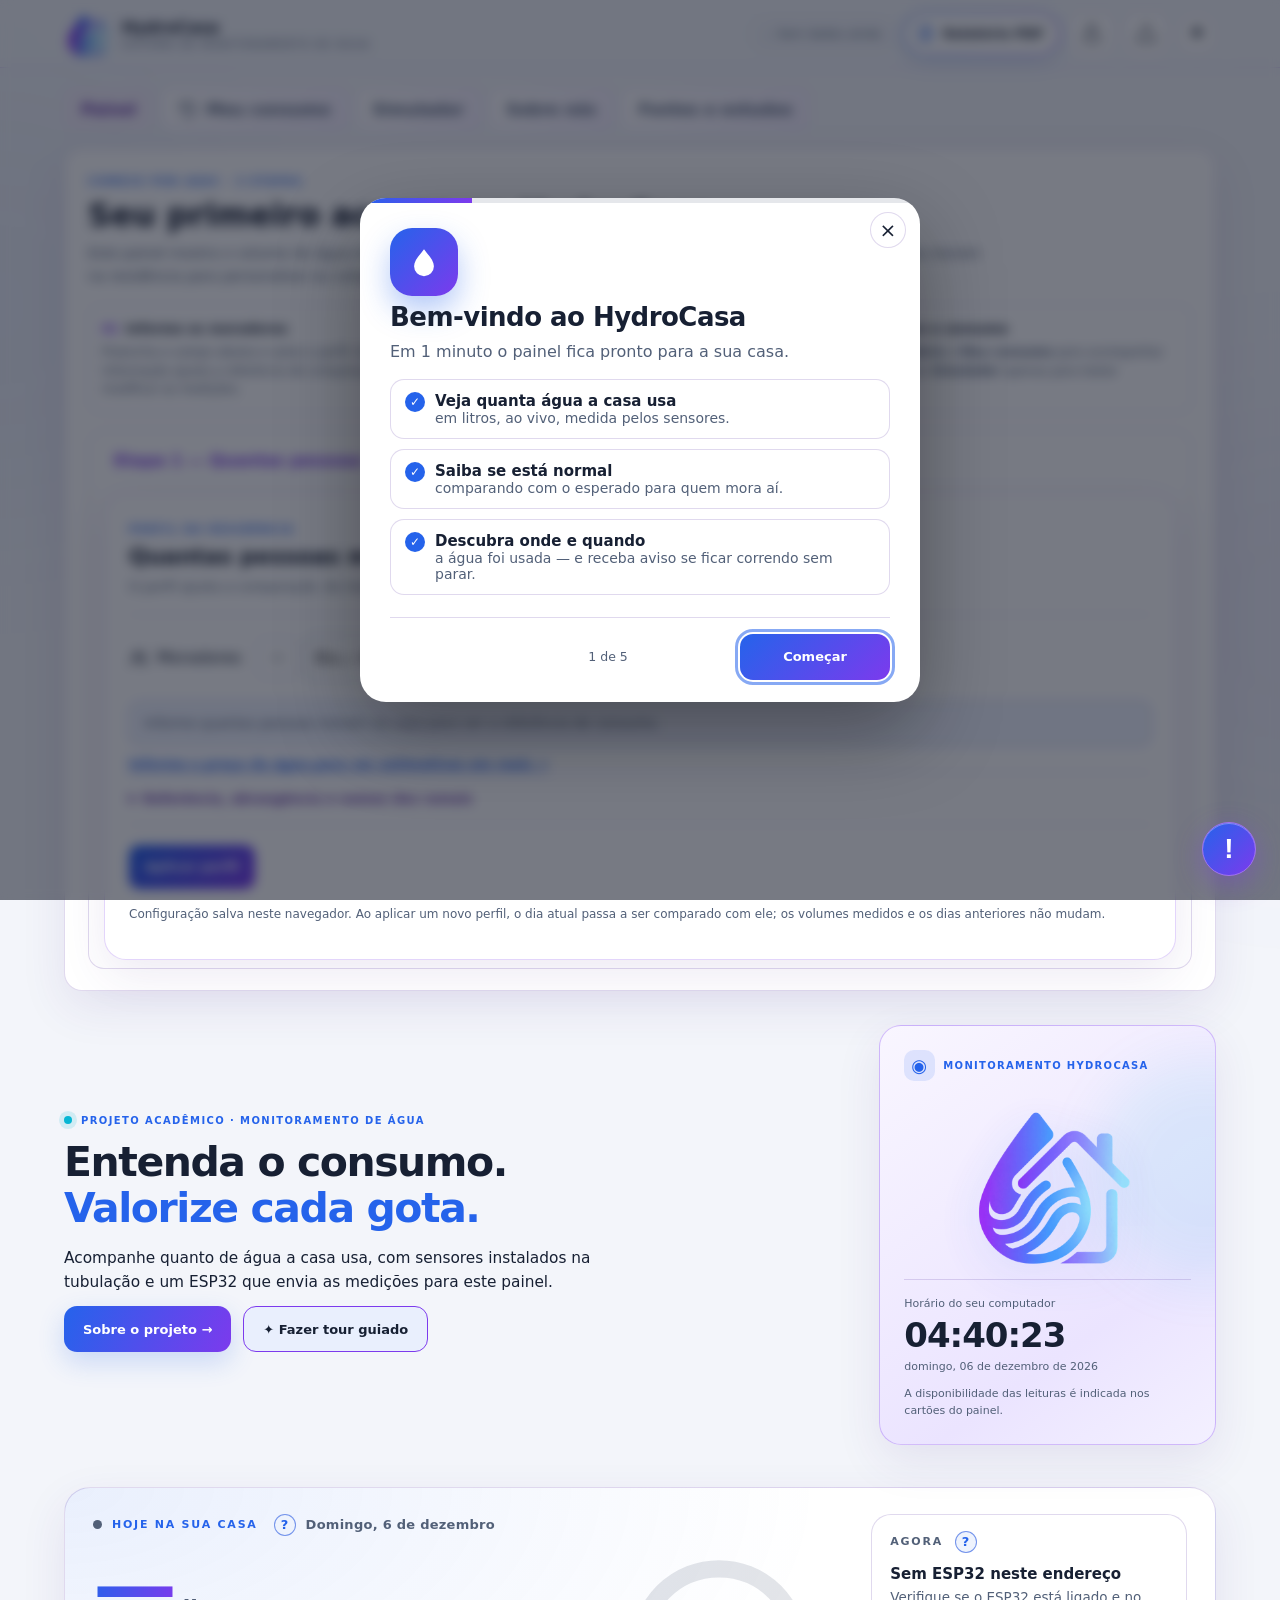
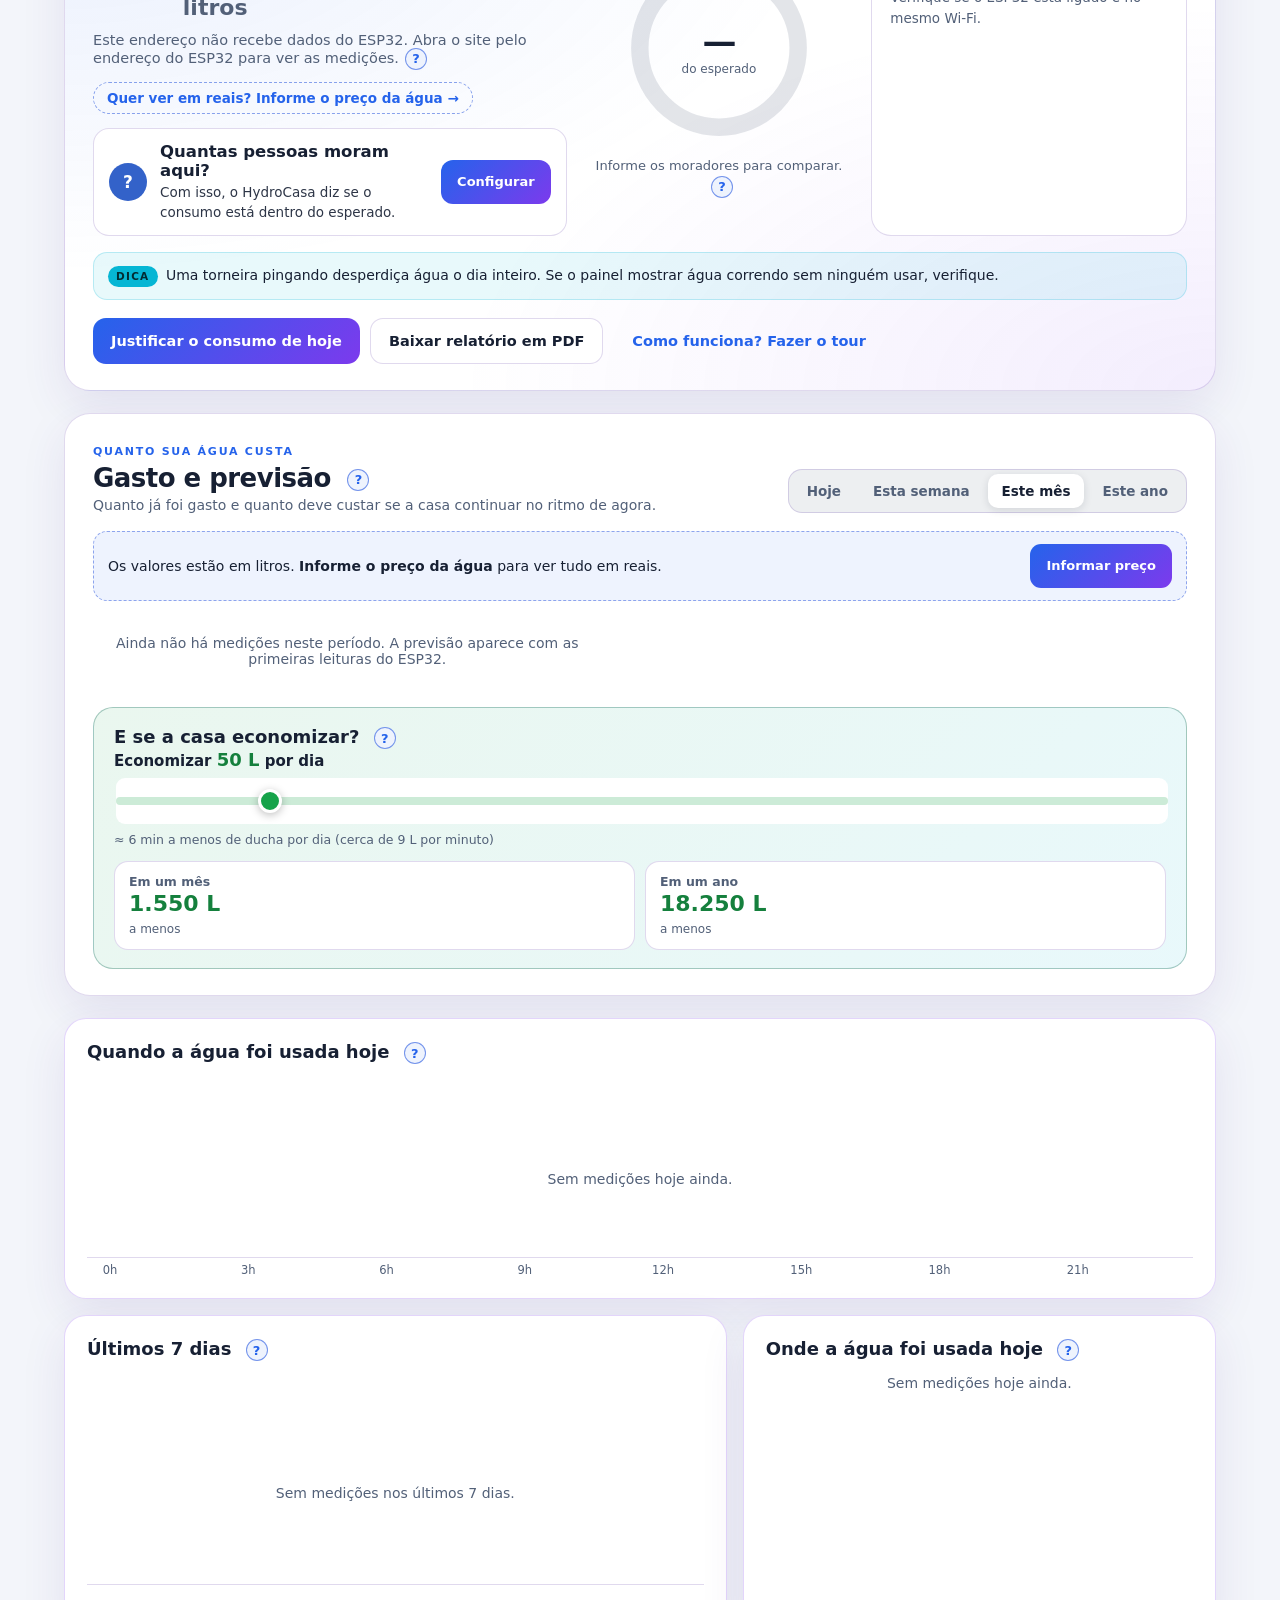
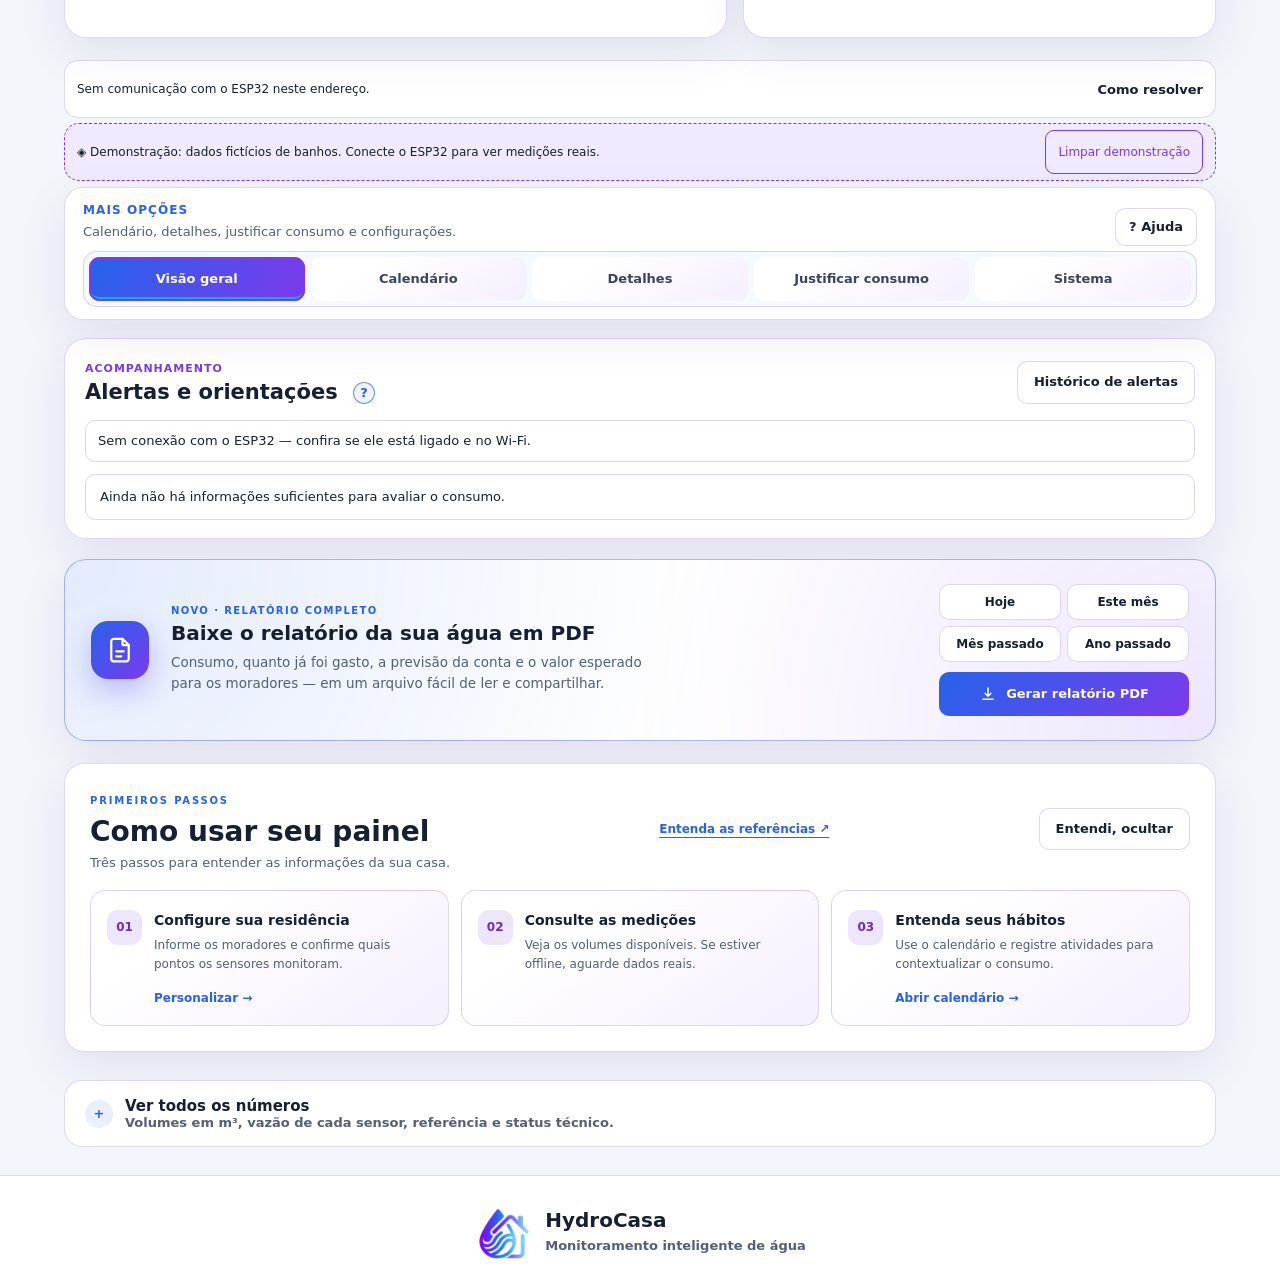
==== commit a689827e: "fix(meu-consumo): total em m³ com 3 casas decimais Co-Authored-By: Claude Opus 5.5 <noreply@anthropi" ====
--- a/HydroCasa_ESP32_LittleFS1.0.0-20261001T112649Z-1-001/HydroCasa_ESP32_LittleFS1.0.0/data/index.html
+++ b/HydroCasa_ESP32_LittleFS1.0.0-20261001T112649Z-1-001/HydroCasa_ESP32_LittleFS1.0.0/data/index.html
@@ -524,7 +524,8 @@
         const levels=summary.rows.filter(r=>r.h).map(r=>({r,lv:level(r.h)})),above=levels.filter(x=>x.lv.id&&x.lv.id!=='normal').length;
         const exp=levels.length?levels[levels.length-1].lv.exp:null;
         q('periodVolume').textContent=summary.count?L(summary.total):'—';
-        q('periodVolumeNote').textContent=summary.count?(money(summary.total)?'≈ '+money(summary.total)+' · '+M.m3(summary.total):M.m3(summary.total)):'';
+        const m3t=(summary.total/1000).toLocaleString('pt-BR',{minimumFractionDigits:3,maximumFractionDigits:3})+' m³';
+        q('periodVolumeNote').textContent=summary.count?(money(summary.total)?'≈ '+money(summary.total)+' · '+m3t:m3t):'';
         q('periodAverage').textContent=summary.average===null?'—':L(summary.average);
         q('periodAverageNote').textContent=summary.average===null?'':(money(summary.average)?'≈ '+money(summary.average)+' por dia':'')+(exp?(money(summary.average)?' · ':'')+'esperado: '+L(exp):'');
         q('periodAbove').textContent=summary.count&&exp?above+' de '+summary.count:'—';
